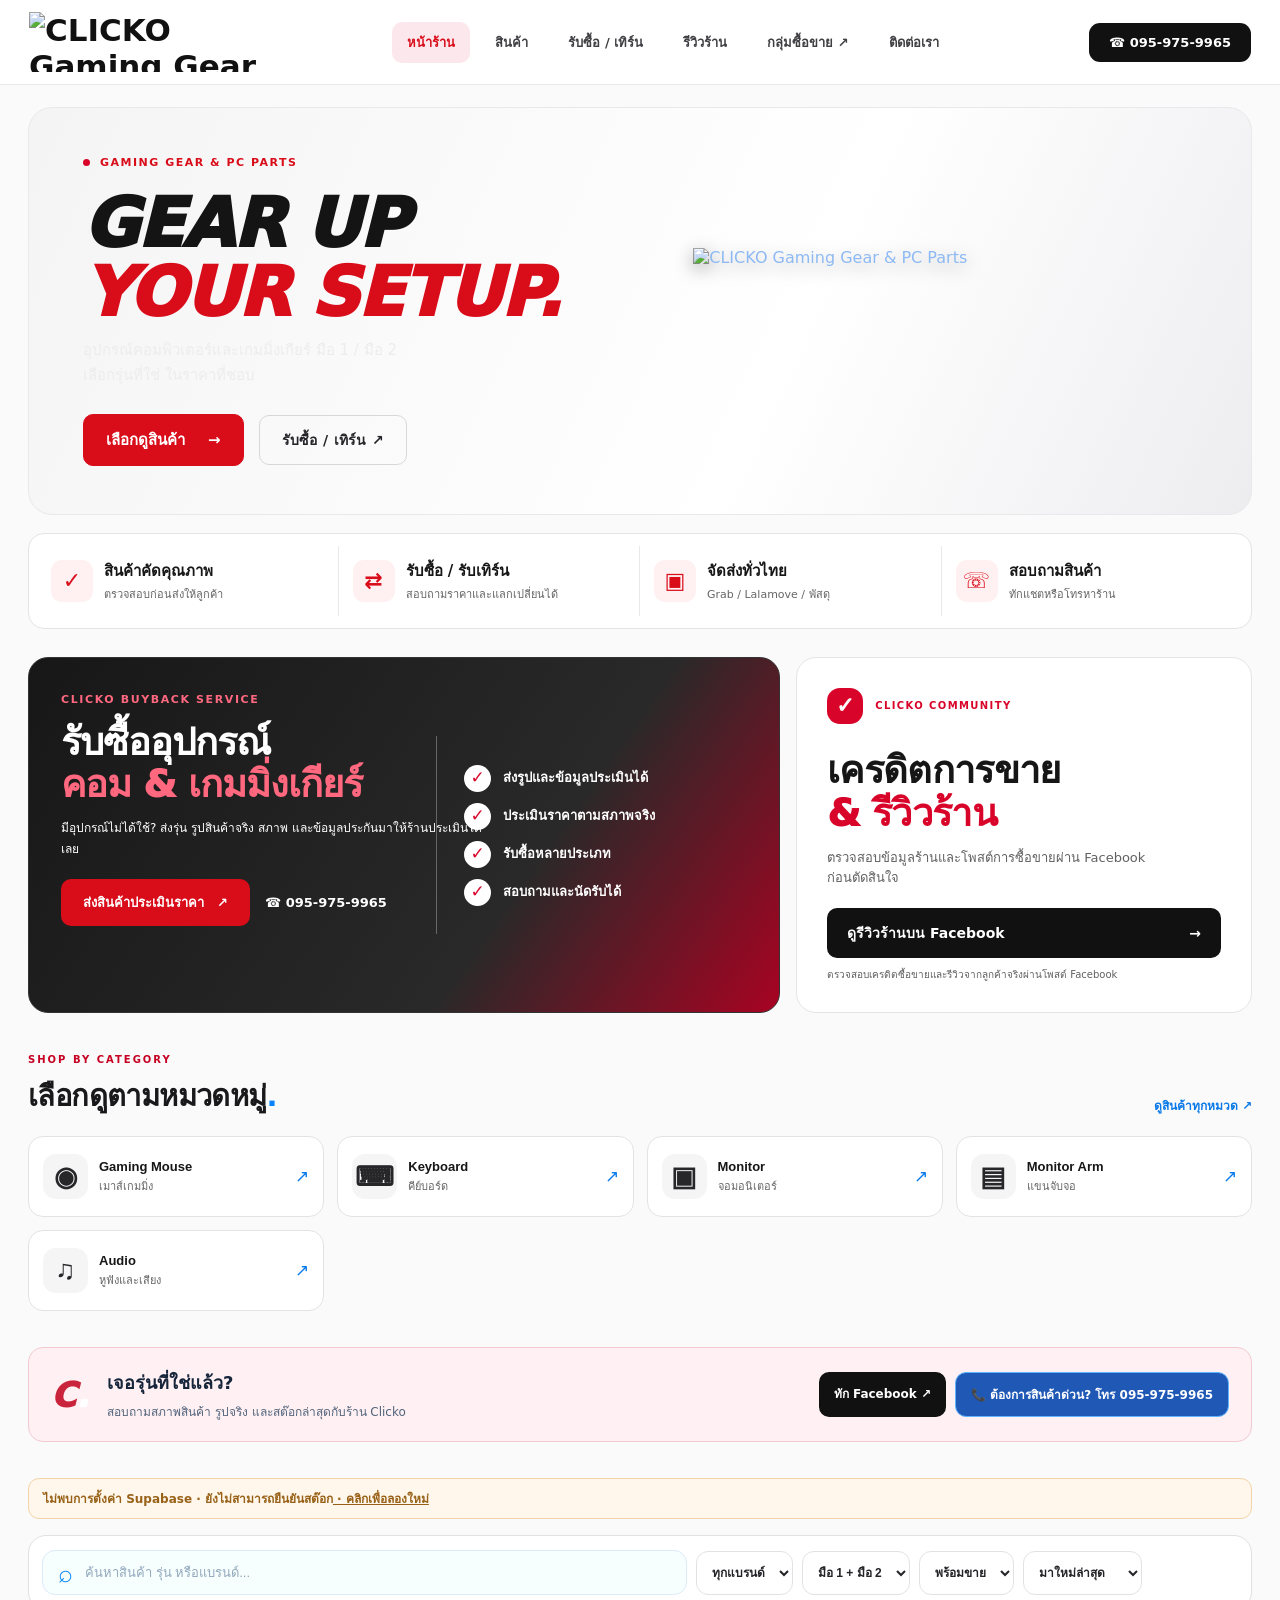
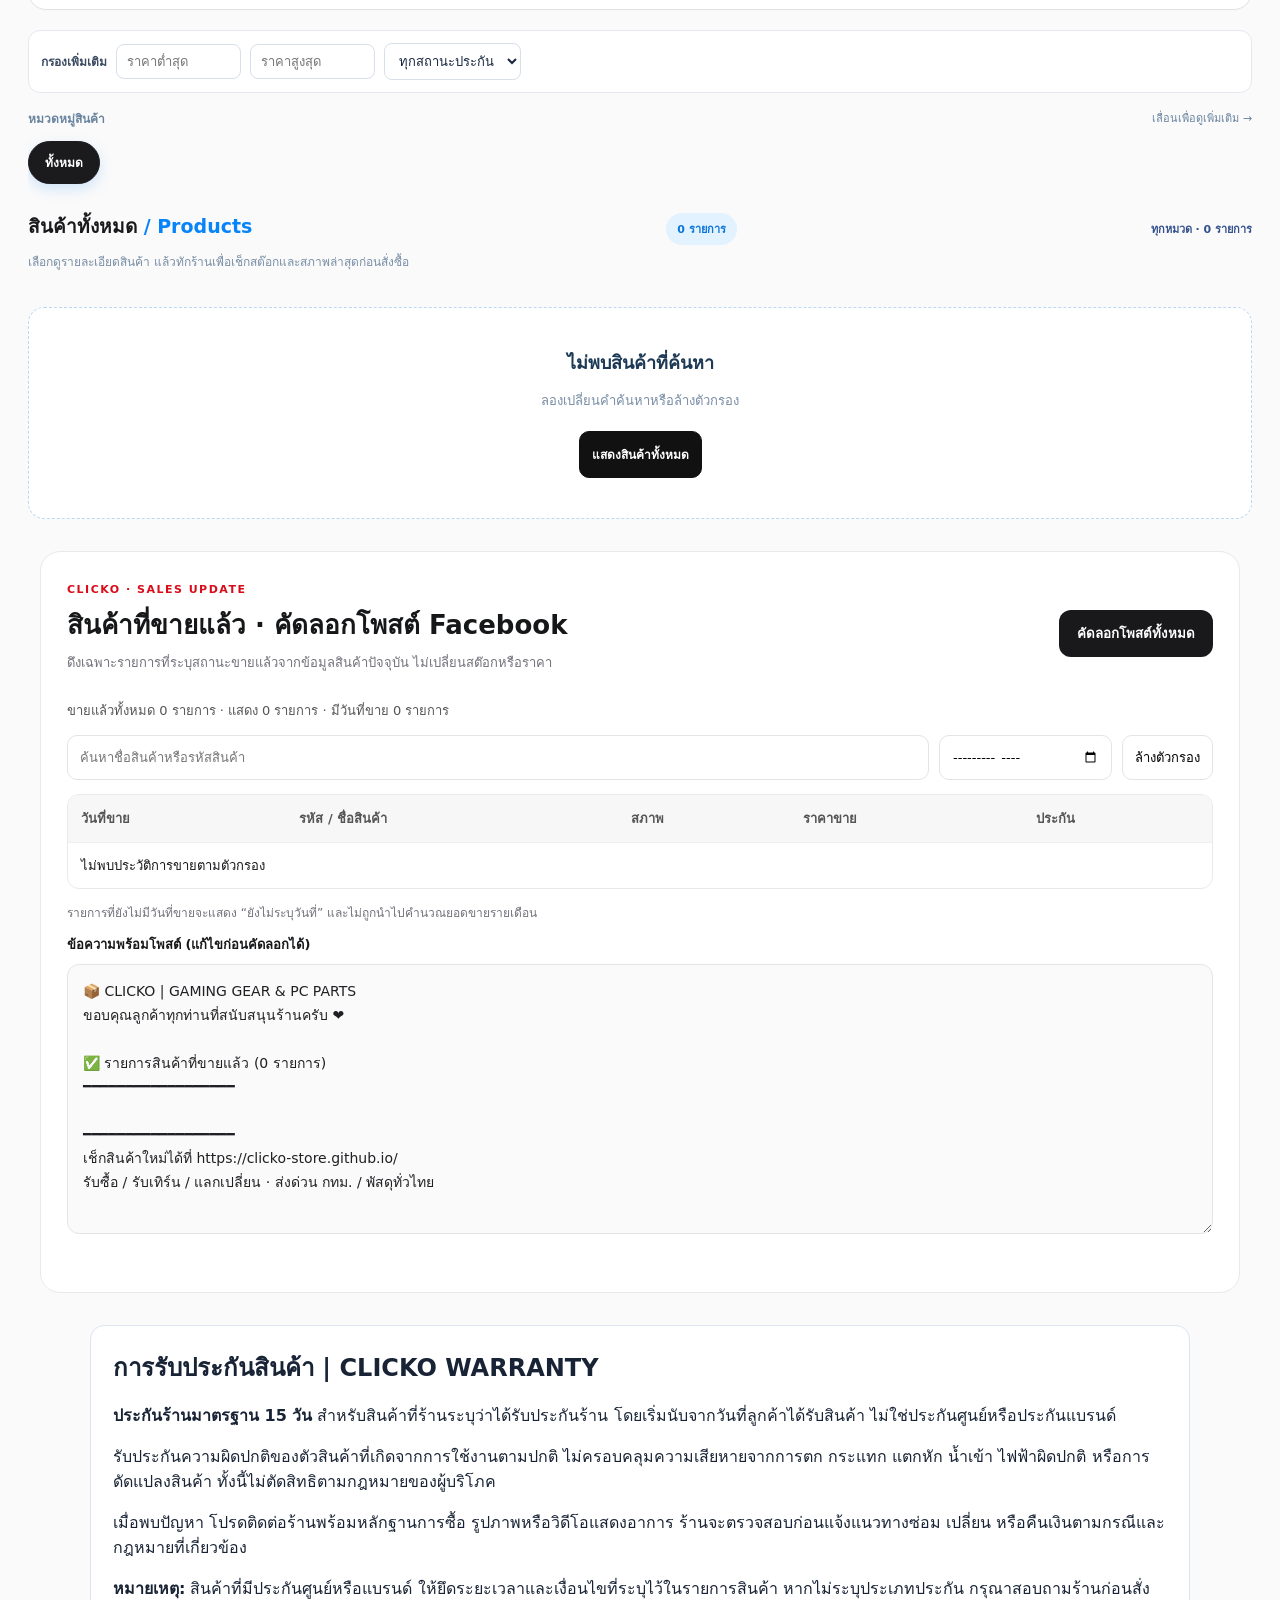
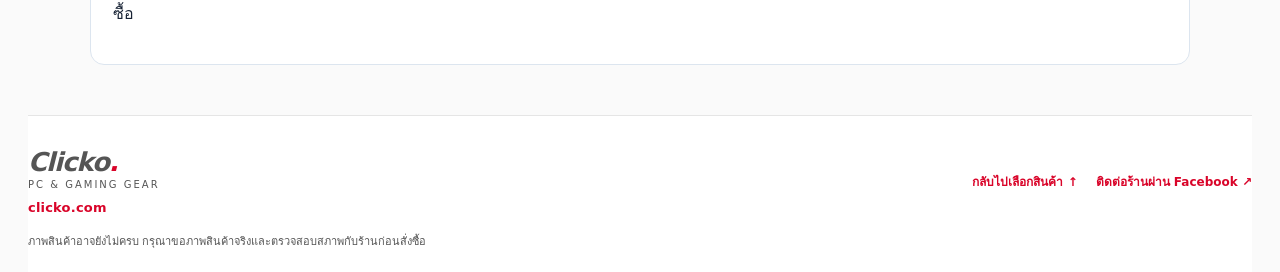
==== index.html @ ddf6c222 "Show sold item history with sale dates, filters and Facebook copy" ====
<!doctype html><html lang="th"><head><meta charset="utf-8"><meta name="viewport" content="width=device-width,initial-scale=1"><title>Clicko | Gaming Gear & PC Parts</title><link rel="canonical" href="https://clicko-store.github.io/"><meta name="robots" content="index,follow,max-image-preview:large"><meta name="description" content="Clicko ร้านอุปกรณ์คอมพิวเตอร์และเกมมิ่งเกียร์ มือ 1 และมือ 2 เช็กสินค้าพร้อมขาย รีวิว และติดต่อร้านได้ในหน้าเดียว"><meta property="og:locale" content="th_TH"><meta property="og:site_name" content="Clicko"><meta property="og:type" content="website"><meta property="og:title" content="Clicko | Gaming Gear & PC Parts"><meta property="og:description" content="เช็กสต๊อก Gaming Gear และ PC Parts มือ 1 / มือ 2 พร้อมรับซื้อและเทิร์นสินค้า"><meta property="og:url" content="https://knbowpani-wq.github.io/clicko-store/"><meta name="theme-color" content="#102444"><link rel="canonical" href="https://knbowpani-wq.github.io/clicko-store/"><style>
:root{font-family:system-ui,-apple-system,'Segoe UI',sans-serif;color:#101c2d;background:#f6f8fc}*{box-sizing:border-box}body{margin:0}header{background:#fff;border-bottom:1px solid #e6ebf2;position:sticky;top:0;z-index:10}.top{max-width:1240px;margin:auto;display:flex;align-items:center;justify-content:space-between;padding:18px 24px;gap:20px}.logo{font-size:31px;font-weight:900;letter-spacing:-2px;color:#0c1a2e}.logo span{color:#1689f7}.nav{font-size:13px;color:#63738a}.contact{background:#147af1;color:white;text-decoration:none;padding:11px 17px;border-radius:12px;font-weight:700;font-size:13px}.wrap{max-width:1240px;margin:auto;padding:24px}.hero{border-radius:22px;background:linear-gradient(115deg,#09182c,#123e70 72%,#0a88ec);color:white;padding:40px;display:flex;justify-content:space-between;align-items:center;min-height:210px;overflow:hidden}.eyebrow{font-size:12px;letter-spacing:2px;color:#89caff;font-weight:800}.hero h1{font-size:clamp(26px,4vw,43px);margin:12px 0;line-height:1.1}.hero p{color:#c3d5ed;margin:0;font-size:14px}.hero .shape{font-size:100px;opacity:.45;transform:rotate(-15deg)}.bar{display:flex;gap:12px;align-items:center;flex-wrap:wrap;margin:24px 0 14px}.search{flex:1;min-width:210px;padding:15px 17px;border:1px solid #dce4ee;border-radius:13px;background:white;font-size:15px;outline:none}.search:focus{border-color:#1689f7}.filter{border:1px solid #dce4ee;background:white;border-radius:13px;padding:14px;font-size:14px;color:#34465f}.chips{display:flex;gap:8px;overflow:auto;padding:8px 0 20px}.chip{white-space:nowrap;background:#fff;border:1px solid #e0e7ef;border-radius:30px;padding:10px 14px;cursor:pointer;font-weight:650;color:#3b4b60}.chip.active{background:#0d2848;color:#fff;border-color:#0d2848}.section{display:flex;align-items:baseline;justify-content:space-between;margin:10px 0 16px}.section h2{font-size:22px;margin:0}.count{font-size:13px;color:#758397}.grid{display:grid;grid-template-columns:repeat(4,minmax(0,1fr));gap:16px}.card{border:1px solid #e5eaf1;background:#fff;border-radius:17px;overflow:hidden;display:flex;flex-direction:column;min-width:0}.pic{height:175px;background:linear-gradient(135deg,#edf3fb,#f8fbff);display:flex;flex-direction:column;align-items:center;justify-content:center;gap:9px;color:#8ba1b9;text-decoration:none;border-bottom:1px solid #edf1f5}.pic svg{width:48px;height:48px;stroke:#a5b6c9;fill:none;stroke-width:1.3}.pic small{font-size:11px}.pic img{width:100%;height:100%;object-fit:contain}.info{padding:16px;display:flex;flex-direction:column;flex:1}.tags{display:flex;gap:6px;align-items:center;flex-wrap:wrap}.tag{font-size:11px;border-radius:6px;padding:5px 7px;background:#e8f3ff;color:#1264c4;font-weight:800}.tag.used{background:#f0f2f5;color:#56667b}.sub{font-size:11px;color:#8a9ab0;margin:12px 0 5px;font-weight:700;text-transform:uppercase}.name{font-size:14px;font-weight:800;line-height:1.45;min-height:42px}.warranty{font-size:12px;color:#728196;margin-top:8px}.bottom{margin-top:auto;padding-top:15px}.price{font-size:23px;font-weight:900;color:#0c2e51}.unpriced{font-size:15px;color:#9aa6b7}.ask{display:block;text-align:center;margin-top:12px;padding:10px;border-radius:10px;background:#eef6ff;color:#0c70d6;text-decoration:none;font-weight:800;font-size:12px}.foot{text-align:center;color:#8592a4;padding:38px 0;font-size:12px}.empty{text-align:center;color:#8392a6;padding:60px 0}.disclaimer{color:#71839a;font-size:12px;margin:0 0 16px}@media(max-width:950px){.grid{grid-template-columns:repeat(3,1fr)}}@media(max-width:680px){.grid{grid-template-columns:repeat(2,minmax(0,1fr));gap:10px}.wrap{padding:14px}.top{padding:12px 15px}.nav{display:none}.logo{font-size:26px}.hero{padding:25px;min-height:160px}.hero .shape{display:none}.pic{height:130px}.info{padding:12px}.price{font-size:19px}.name{font-size:13px}.section h2{font-size:19px}.filter{width:100%}}
 .pic img{width:100%;height:100%;object-fit:contain;background:#fff;position:absolute;inset:0;padding:12px}.pic{position:relative} .tag.sold{background:#fee2e2;color:#b91c1c}.sold-button{background:#e5e7eb!important;color:#6b7280!important;pointer-events:none}.price.unpriced{color:#b91c1c!important}.logo img{display:block;width:210px;max-width:43vw;height:65px;object-fit:contain;object-position:left center;border-radius:8px}.top{padding-top:8px;padding-bottom:8px} </style><style id="clicko-minimal">
:root{color-scheme:light;color:#131b28;background:#f8fafc}
body{background:#f8fafc;color:#131b28}
header{background:rgba(255,255,255,.96);border-bottom:1px solid #e7ecf2;backdrop-filter:blur(12px)}
.logo{color:#101827;font-style:italic;letter-spacing:-1.8px;text-shadow:none}.logo span{color:#086df1}.nav{color:#68778b}
.contact,.ask{background:#0b1b32!important;color:#fff!important;border:1px solid #0b1b32!important;box-shadow:none!important}
.hero{background:linear-gradient(115deg,#0a1423,#102944 78%,#11559b);border:1px solid #1a3554;box-shadow:none;position:relative;min-height:245px}
.hero:before{content:'';position:absolute;right:8%;top:-70px;width:270px;height:270px;border:26px solid #1c82f522;border-radius:50%;pointer-events:none}
.hero h1{font-style:italic;letter-spacing:-1px;text-shadow:none}.hero .shape{color:#7bbaff;opacity:.55}
.search,.filter,.sheet-sync{background:#fff!important;color:#17253b!important;border-color:#e0e6ef!important}
.search::placeholder{color:#94a0b0}.chip{background:#fff;color:#3c4a5d;border-color:#e0e6ee}.chip.active{background:#0e2037;border-color:#0e2037;color:#fff}
.card{background:#fff;border-color:#e3e9f0;box-shadow:0 4px 15px #14294309;transition:transform .2s,border-color .2s}
.card:hover{transform:translateY(-3px);border-color:#2484ef}
.card .name,.section h2{color:#172033}.card .sub,.card .warranty,.count{color:#758399}.card .price{color:#086de6}
.pic{background:#f2f5f9!important}.specs{color:#52657c!important}.sheet-sync button{background:#0b1b32!important}
@media(max-width:700px){.hero{min-height:190px;padding:25px}.hero .shape{font-size:65px}.top{padding:13px 15px}.logo{font-size:27px}}
</style><style>
.product-detail{border:0;border-radius:22px;padding:0;width:min(880px,calc(100% - 24px));max-height:min(90vh,900px);box-shadow:0 30px 90px #08172c66;color:#102038}
.product-detail::backdrop{background:#061429b8;backdrop-filter:blur(4px)}
.detail-layout{display:grid;grid-template-columns:minmax(0,1fr) minmax(0,1fr)}
.detail-visual{background:#f0f4fa;min-height:330px;display:grid;place-items:center;padding:25px}
.detail-visual img{max-width:100%;max-height:350px;object-fit:contain}
.detail-visual .detail-no-photo{color:#667c98;text-align:center;font-size:13px}
.detail-content{padding:30px;overflow:auto;max-height:85vh}
.detail-close{position:absolute;right:14px;top:12px;border:0;border-radius:50%;width:38px;height:38px;background:#eef2f8;color:#0b1c34;font-size:23px;cursor:pointer}
.detail-content h2{font-size:25px;line-height:1.3;margin:14px 0}
.detail-row{padding:12px 0;border-bottom:1px solid #e5ebf2;font-size:14px;overflow-wrap:anywhere}
.detail-row b{display:block;color:#65758b;font-size:12px;margin-bottom:5px}
.detail-price{font-size:30px;font-weight:900;color:#1765e5;margin:20px 0}
.detail-cta{display:block;background:#0d1b34;color:white;text-align:center;text-decoration:none;border-radius:12px;padding:14px;font-weight:800}
.detail-cta[aria-disabled="true"]{background:#e6ebf2;color:#6d7d92;pointer-events:none}
.detail-search{display:inline-block;color:#1765e5;font-size:13px;margin-top:14px}
.card .pic{cursor:pointer}.card .name{cursor:pointer}.card .name:hover{color:#1765e5}
@media(max-width:680px){.detail-layout{grid-template-columns:1fr}.detail-visual{min-height:220px;padding:15px}.detail-visual img{max-height:220px}.detail-content{padding:22px;max-height:none}.product-detail{overflow:auto}}
</style>
<style id="clicko-refresh-2026">
:root{--ink:#101d31;--blue:#1769ea;--stroke:#e2e9f2;--surface:#fff;--muted:#6d7c91;color-scheme:light}
html{scroll-behavior:smooth;scroll-padding-top:95px}
body{background:#f5f7fb;color:var(--ink)}
header{box-shadow:0 2px 16px #101f3608}
.top{max-width:1320px;padding:9px 26px}.wrap{max-width:1320px;padding:24px 26px 0}
.contact{padding:12px 20px!important;border-radius:11px!important;background:#0d1930!important;transition:background .2s,transform .2s}.contact:hover{background:#1c66d8!important;transform:translateY(-1px)}
.hero{min-height:330px;padding:48px 58px;border:0;border-radius:25px;background:linear-gradient(114deg,#0a1425 0%,#0c203b 54%,#164a89 100%);box-shadow:0 18px 44px #0d274819}
.hero:before{display:none}.hero-copy{position:relative;z-index:1}.eyebrow{display:flex;align-items:center;gap:10px;font-size:11px;letter-spacing:2.5px;color:#a9d6ff}.eyebrow-dot{width:7px;height:7px;border-radius:50%;background:#45a9ff;box-shadow:0 0 0 4px #45a9ff1a}
.hero h1{font-size:clamp(39px,5vw,68px);line-height:1.03;letter-spacing:-2px;font-style:normal;margin:22px 0 17px}.hero h1 em{font-style:normal;color:#67b6ff}
.hero p{color:#c4d3e6;font-size:14px;line-height:1.9}.hero-link{display:inline-flex;gap:23px;align-items:center;margin-top:24px;padding:12px 18px;background:#fff;color:#122443;font-weight:800;border-radius:10px;text-decoration:none;font-size:13px;transition:transform .2s}.hero-link:hover{transform:translateY(-2px)}
.hero-art{position:relative;min-width:390px;height:270px;display:flex;align-items:center;justify-content:center;color:#8cb9f3}.hero-ring{position:absolute;width:320px;height:320px;border:35px solid #6ab4ff15;border-radius:50%;transform:rotate(-15deg)}.hero-key{font-size:164px;line-height:1;transform:rotate(-15deg);filter:drop-shadow(0 20px 20px #0004);color:#79b2ff70}.hero-art>span{position:absolute;bottom:15px;right:5px;font-size:10px;letter-spacing:2.4px;color:#a2bee1}
.highlights{display:grid;grid-template-columns:repeat(3,minmax(0,1fr));gap:14px;margin:16px 0 38px}.highlight{background:white;border:1px solid #e5eaf2;border-radius:15px;display:flex;align-items:center;gap:13px;padding:17px 20px}.highlight-icon{font-size:23px;font-weight:800;color:var(--blue);display:grid;place-items:center;width:42px;height:42px;flex-shrink:0;background:#eaf3ff;border-radius:12px}.highlight strong{display:block;font-size:13px}.highlight small{display:block;color:var(--muted);margin-top:4px;font-size:11px}
.catalog-area{scroll-margin-top:100px}.catalog-heading{display:flex;justify-content:space-between;align-items:end;gap:20px;margin-bottom:16px}.catalog-kicker{font-size:10px;letter-spacing:2px;font-weight:900;color:#256fe1}.catalog-heading h2{margin:7px 0 0;font-size:clamp(24px,3vw,32px);letter-spacing:-1px}.catalog-heading h2 span,.section h2 span,.store-footer strong span{color:var(--blue)}.catalog-stats{display:flex;gap:24px}.catalog-stats>div{display:flex;flex-direction:column;text-align:right}.catalog-stats strong{font-size:21px;color:#122544;line-height:1.1}.catalog-stats small{font-size:10px;color:var(--muted);margin-top:4px}
.bar{background:#fff;border:1px solid #e1e8f1;border-radius:18px;padding:13px;gap:9px;margin:18px 0 20px;box-shadow:0 6px 16px #132c5105}.search-wrap{position:relative;flex:1 1 300px;min-width:200px}.search-wrap .search{width:100%;padding:14px 16px 14px 42px;font-size:13px;border-radius:11px;background:#f5f7fb!important;border:1px solid transparent!important}.search-wrap .search:focus{outline:2px solid #76b4ff;outline-offset:1px;background:#fff!important}.search-icon{position:absolute;left:16px;top:50%;transform:translateY(-50%);font-size:25px;color:#8194ad;pointer-events:none}.filter{border-radius:11px!important;padding:13px 11px!important;font-size:12px!important;font-weight:650;color:#273b58!important;max-width:185px}.reset-filters,.empty-reset{border:1px solid #dce6f1;background:#fff;color:#31577f;padding:13px 12px;border-radius:11px;font-weight:750;font-size:12px;cursor:pointer}.reset-filters:hover,.empty-reset:hover{background:#eaf3ff}
.category-label{font-size:12px;font-weight:800;color:#455a75;margin-bottom:4px}.category-label span{float:right;font-size:11px;font-weight:400;color:#9ba7b7}.chips{padding:9px 0 20px;scrollbar-width:thin;scroll-snap-type:x proximity}.chip{scroll-snap-align:start;padding:11px 16px;border-radius:12px;font-size:12px;transition:background .15s,transform .15s}.chip:hover{border-color:#5a96ea;transform:translateY(-1px)}.chip.active{background:#136ef1;border-color:#136ef1;box-shadow:0 3px 9px #146bf233}
.section{margin:7px 0 7px}.section h2{font-size:19px}.count{background:#ebf2fd;color:#2c6cbd!important;font-size:11px;padding:7px 11px;border-radius:99px;font-weight:800}.disclaimer{font-size:12px;margin-bottom:21px;color:#8490a3}
.grid{gap:17px}.card{border-radius:19px;box-shadow:0 7px 18px #152b4908;transition:transform .2s,box-shadow .2s,border-color .2s}.card:hover{transform:translateY(-4px);box-shadow:0 17px 32px #14294b15;border-color:#b5cff7}
.pic{height:195px!important;background:linear-gradient(145deg,#f0f4fa,#e8eef7)!important;border-bottom:1px solid #e8eef5}.pic svg{width:42px;height:42px;opacity:.72}.pic small{font-size:10px;color:#96a8be;max-width:180px;text-align:center}.pic img{padding:16px!important;mix-blend-mode:multiply}
.info{padding:17px}.tag{border-radius:6px;font-size:10px}.tag.used{background:#f0f2f6;color:#64748b}.sub{font-size:10px;margin:11px 0 5px;letter-spacing:.5px}.name{font-size:14px;line-height:1.5;min-height:43px}.specs{font-size:11px!important;color:#64748b!important;line-height:1.55!important}.warranty{font-size:11px}.bottom{padding-top:15px}.price{font-size:25px!important;color:#136ef1!important;letter-spacing:-.7px}.price.unpriced{font-size:15px!important;color:#ad3141!important}.ask{background:#0d1b32!important;border-radius:10px!important;padding:12px 8px!important;color:#fff!important;font-size:12px!important;transition:background .2s}.ask:hover{background:#176bef!important}
.empty{background:white;border:1px dashed #cdd9e8;border-radius:16px;margin:15px 0;padding:40px 10px}.empty strong{font-size:18px;color:#22314c}.empty p{font-size:13px;color:#768ba5;margin-bottom:20px}
.sheet-sync{display:none!important} .store-footer{border-top:1px solid #e1e8f1;margin-top:50px;padding:31px 0 22px;display:flex;align-items:center;justify-content:space-between;gap:16px;flex-wrap:wrap}.store-footer strong{font-size:26px;font-style:italic;letter-spacing:-1px}.store-footer p{font-size:10px;letter-spacing:2px;margin:2px 0;color:#7b8ba1}.store-footer small{width:100%;color:#8c98aa;font-size:11px}.footer-actions{display:flex;gap:18px;flex-wrap:wrap}.footer-actions a{font-size:12px;font-weight:700;color:#2566be;text-decoration:none}
.product-detail{border-radius:20px}.detail-visual{background:#f0f5fb}
@media(max-width:970px){.hero-art{min-width:270px}.hero-key{font-size:110px}.hero-ring{width:245px;height:245px}.highlights{gap:9px}.highlight{padding:13px}}
@media(max-width:700px){
.wrap{padding:13px 13px 0}.top{padding:9px 13px}.logo svg{width:168px!important;max-width:50vw!important}.contact{font-size:11px!important;padding:10px 12px!important}
.hero{border-radius:18px;min-height:270px;padding:28px 24px!important}.hero-art{display:none}.hero h1{font-size:40px;letter-spacing:-1.5px;margin:19px 0 12px}.hero p{font-size:12px;line-height:1.7}.hero-link{margin-top:18px}.eyebrow{font-size:10px}
.highlights{display:flex;overflow-x:auto;gap:9px;margin:12px 0 26px;scroll-snap-type:x mandatory;padding-bottom:2px}.highlight{min-width:210px;flex:0 0 65%;scroll-snap-align:start;border-radius:12px;padding:12px}.highlight-icon{width:36px;height:36px;font-size:21px}.highlight strong{font-size:11px}.highlight small{font-size:10px}
.catalog-heading{align-items:center}.catalog-heading h2{font-size:23px}.catalog-stats{gap:12px}.catalog-stats strong{font-size:18px}.catalog-stats small{font-size:9px}
.bar{display:grid;grid-template-columns:repeat(2,minmax(0,1fr));gap:9px;padding:10px;border-radius:13px;margin:15px 0}.search-wrap{grid-column:span 2;min-width:0}.search-wrap .search{padding:13px 13px 13px 40px}.filter{width:100%!important;max-width:none;padding:12px 8px!important}.reset-filters{padding:12px 8px}.category-label{font-size:11px}.chips{padding-bottom:15px}.chip{font-size:11px;padding:10px 12px}.section h2{font-size:17px}.disclaimer{font-size:11px}
.grid{grid-template-columns:repeat(2,minmax(0,1fr));gap:9px}.card{border-radius:13px}.pic{height:128px!important}.info{padding:11px}.name{font-size:12px;min-height:52px}.sub{font-size:9px}.warranty{font-size:10px}.price{font-size:19px!important}.ask{font-size:10px!important;padding:10px 4px!important}.pic small{font-size:9px;padding:0 6px}.store-footer{margin-top:32px}.store-footer small{line-height:1.6}
}
@media(max-width:370px){.catalog-stats{gap:7px}.catalog-stats strong{font-size:15px}.catalog-heading h2{font-size:20px}.hero h1{font-size:35px}}
@media(prefers-reduced-motion:reduce){html{scroll-behavior:auto}.card,.chip,.contact,.hero-link{transition:none!important}}
</style><style id="clicko-blue-keyboard-theme">
:root{--ink:#e8f2ff;--blue:#168fff;--stroke:#233955;--muted:#9badc3;--surface:#101c2b;color-scheme:dark}
html{background:#090f19}
body{background:#0b111c;color:#e8f2ff}
header{background:#090f19eb!important;border-bottom:1px solid #1a293d!important;box-shadow:0 4px 24px #0003!important}
.top{min-height:87px}.logo.clicko-keys-logo{display:flex;flex-direction:column;justify-content:center;align-items:flex-start;text-decoration:none!important;gap:5px;line-height:1;letter-spacing:0;max-width:none;text-shadow:none;font-style:normal}
.clicko-keys{display:flex;align-items:center;gap:3px;transform:skewX(-3deg)}.clicko-keys>span{display:grid;place-items:center;width:36px;height:38px;border-radius:6px;background:linear-gradient(150deg,#283447,#090f19 65%);color:#f3f7ff;font-size:23px;font-weight:900;font-style:italic;letter-spacing:0;border:1px solid #4d5c70;box-shadow:0 4px 0 #050910,0 6px 8px #0009,inset 0 1px #8ba4be44}
.clicko-keys>span.mouse-key{border-color:#178fff;box-shadow:0 4px 0 #06152a,0 6px 12px #027cff55,inset 0 1px #a6d2ff55}
.logo-subtitle{font-size:9px;color:#a6bddc;letter-spacing:3px;font-weight:700;margin-left:5px;font-style:normal}
.nav{color:#b5c4d8}.top-actions{display:flex;align-items:center;gap:11px}.contact-phone{color:#8dc5ff;text-decoration:none;font-weight:800;font-size:13px}.contact{background:#116bcb!important;border-color:#238cfa!important;color:white!important;box-shadow:0 0 12px #158fff33!important}
.wrap{background:transparent}.hero{border:1px solid #244365!important;background:linear-gradient(115deg,#080e18 5%,#0a1628 55%,#103361 100%)!important;box-shadow:0 18px 60px #0007!important;position:relative}
.hero:after{content:"";position:absolute;inset:0;pointer-events:none;background:linear-gradient(146deg,transparent 0%,transparent 70%,#118bff11 71%,transparent 72%);border-radius:inherit}
.hero h1{color:#fff}.hero h1 em{color:#4dafff}.eyebrow{color:#a5c9eb}.hero p{color:#c4d5e9}.hero-link{background:#0a1524;border:1px solid #168fff;color:#fff;box-shadow:0 0 0 2px #088eff23,0 0 15px #007aff55}.hero-link:hover{background:#0d2a4c}
.hero-art{min-width:430px;height:260px}.hero-keyboard{display:flex;flex-direction:column;align-items:center;gap:19px;transform:rotate(-2deg);width:100%}.keycaps{display:flex;gap:5px;align-items:center}.keycaps>span{display:grid;place-items:center;width:59px;height:64px;font-size:38px;font-weight:900;font-style:italic;background:linear-gradient(155deg,#293345,#090e17 70%);border:1px solid #546a84;border-radius:10px;box-shadow:0 9px 0 #080b11,0 14px 22px #0009,inset 0 2px 1px #bedcff55;color:#f3f6ff;text-shadow:0 2px 1px #000a}.keycaps>span.key-mouse{border-color:#198eff;box-shadow:0 9px 0 #091326,0 13px 25px #007cff55,inset 0 2px 1px #bedcff55}.hero-keyboard>span{font-size:12px;color:#d9eaff;letter-spacing:4px}.hero-phone{font-size:18px;font-weight:900;letter-spacing:.2px;background:#081221;border:1px solid #137fef;border-radius:30px;padding:8px 24px;color:#f8fbff;box-shadow:0 0 18px #0b81ff4d}
.highlights .highlight,.bar,.card,.sheet-sync{background:#101b2c!important;border-color:#233753!important;color:#e8f2ff!important}
.highlight strong,.catalog-heading h2,.section h2,.card .name{color:#f0f7ff!important}
.highlight small,.catalog-kicker,.catalog-stats small,.section .count,.disclaimer,.category-label,.category-label span{color:#a2b2c8}
.highlight-icon{background:#102e4f!important;color:#49b1ff!important}
.catalog-stats strong{color:#eef6ff}.bar{box-shadow:0 5px 25px #0002}
.search-wrap .search,.search,.filter,.reset-filters{background:#0b1524!important;border:1px solid #2b405e!important;color:#e4efff!important}.search::placeholder{color:#8198b7!important}.search-icon{color:#89baf1}.filter option{background:#111d2e;color:#fff}
.chip{background:#111d2e;border-color:#2a3f5a;color:#d3e1f4}.chip.active{background:#087ce6!important;border-color:#29a5ff!important;color:white!important}.chip:hover{border-color:#279cfb}
.card{background:#111d2d!important;border-color:#283d58!important;box-shadow:0 8px 18px #0003}.card:hover{border-color:#177edf!important;box-shadow:0 16px 30px #0007}.pic{background:linear-gradient(145deg,#172a41,#101b2d)!important;border-bottom:1px solid #233955!important}.pic small{color:#8096b1!important}.pic svg{stroke:#6d8eb7!important}.pic img{background:#eaf1f9!important;mix-blend-mode:normal!important}
.tag{background:#0a3d6d;color:#a7daff}.tag.used{background:#263549;color:#d4e0f0}.sub,.warranty,.card .sub,.card .warranty,.specs{color:#9caec6!important}.price,.card .price{color:#56abff!important}.ask{background:#0b74d9!important;border:1px solid #2a93ef!important;color:white!important}.ask:hover{background:#108df9!important}
.store-footer{border-color:#223750}.store-footer strong{color:#e8f2ff}.store-footer p,.store-footer small{color:#8da0b9}.footer-actions a{color:#75bcff}
.empty{background:#101b2c;border-color:#2e4b6b}.empty strong{color:#f4f7ff}.empty p{color:#a6b7cc}
.product-detail{background:#111b2b!important;color:#f1f6ff!important;border:1px solid #294466}.detail-visual{background:#15253a!important}.detail-content h2,.detail-row{color:#f4f8ff}.detail-row{border-color:#2b415d}.detail-row b{color:#a4b8d2}.detail-cta{background:#0b7be6}.detail-close{background:#243a56;color:white}.detail-price{color:#5dadff}
@media(max-width:950px){.hero-art{min-width:300px}.keycaps>span{width:45px;height:52px;font-size:30px}.keycaps>span.key-mouse svg{width:26px}.hero-keyboard>span{font-size:9px}.top-actions{gap:6px}}
@media(max-width:700px){.top{min-height:75px}.clicko-keys{gap:2px}.clicko-keys>span{width:26px;height:30px;font-size:17px;border-radius:4px}.clicko-keys .mouse-key svg{width:15px;height:22px}.logo-subtitle{font-size:6px;letter-spacing:2px}.contact-phone{display:none}.hero-art{display:none}.hero{min-height:270px}.hero-phone{font-size:15px}}
</style><style id="clicko-bright-theme">
:root{color-scheme:light;--ink:#111d30;--blue:#126fe8;--stroke:#e0e7f0;--muted:#6b7c92;--surface:#fff}
html{background:#f7f9fd!important}
body{background:#f7f9fd!important;color:#172239!important}
header{background:rgba(255,255,255,.97)!important;border-bottom:1px solid #e5ebf3!important;box-shadow:0 4px 20px #19345d09!important}
.nav{color:#607087!important}.contact-phone{color:#145fc5!important}.contact{background:#0c1b32!important;color:#fff!important;border-color:#0c1b32!important;box-shadow:none!important}
.logo-subtitle{color:#506a8b!important}
.clicko-keys>span{background:linear-gradient(155deg,#27364a,#0c1625 75%)!important;color:#fff!important;border-color:#65778d!important;box-shadow:0 3px 0 #111d2b,0 6px 10px #0b1f3f30,inset 0 1px #c7e7ff44!important}
.clicko-keys>span.mouse-key{border-color:#168fff!important;box-shadow:0 3px 0 #0a315e,0 5px 11px #168fff44!important}
.wrap{background:transparent!important}
.hero{background:linear-gradient(113deg,#fff 2%,#f0f6ff 58%,#dcecff 100%)!important;border:1px solid #dce7f5!important;box-shadow:0 12px 34px #183d7d12!important}
.hero:after{background:linear-gradient(145deg,transparent 65%,#258fff0c 66%,transparent 67%)!important}
.eyebrow{color:#1b6ec8!important}.eyebrow-dot{background:#1c8bfa!important}
.hero h1{color:#0e1b2e!important;text-shadow:none!important}.hero h1 em{color:#176fe3!important}
.hero p{color:#49607e!important}
.hero-link{background:#0e2038!important;color:white!important;border:1px solid #0e2038!important;box-shadow:0 6px 17px #0b44872a!important}
.hero-link:hover{background:#176fe3!important;border-color:#176fe3!important}
.keycaps>span{background:linear-gradient(150deg,#27354a,#0c1525 75%)!important;color:#fff!important;border-color:#7085a0!important;box-shadow:0 7px 0 #152136,0 13px 20px #31568833,inset 0 2px 1px #c2d9fd55!important}
.keycaps>span.key-mouse{border-color:#168fff!important;box-shadow:0 7px 0 #11457d,0 12px 22px #148bff33!important}
.hero-keyboard>span{color:#3a5678!important}.hero-phone{background:#fff!important;border-color:#b7d4fa!important;color:#135fc0!important;box-shadow:0 6px 14px #2276cb13!important}
.highlights .highlight,.bar,.card,.sheet-sync{background:#fff!important;border-color:#e0e8f3!important;color:#16243a!important}
.highlight strong,.catalog-heading h2,.section h2,.card .name{color:#142238!important}
.highlight small,.catalog-kicker,.catalog-stats small,.disclaimer,.category-label,.category-label span{color:#687e99!important}
.highlight-icon{background:#e8f2ff!important;color:#166dd6!important}
.catalog-heading h2 span,.section h2 span{color:#1672e6!important}
.catalog-stats strong{color:#152943!important}
.bar{box-shadow:0 7px 23px #193d7208!important}
.search-wrap .search,.search,.filter,.reset-filters{background:#f7f9fc!important;border:1px solid #dce6f2!important;color:#243956!important}
.search::placeholder{color:#90a0b3!important}.search-icon{color:#7a91ad!important}.filter option{background:#fff;color:#203653}
.reset-filters:hover,.empty-reset:hover{background:#eaf3ff!important}
.chip{background:#fff!important;border-color:#dce5ef!important;color:#425773!important}
.chip.active{background:#156ee7!important;border-color:#156ee7!important;color:white!important;box-shadow:0 3px 11px #197df328!important}
.chip:hover{border-color:#1688e8!important}
.card{background:#fff!important;border-color:#e0e7f0!important;box-shadow:0 8px 22px #213d650b!important}
.card:hover{border-color:#80b8f8!important;box-shadow:0 15px 34px #19519c1a!important}
.pic{background:linear-gradient(140deg,#edf3fb,#f8fbff)!important;border-bottom:1px solid #e4ebf4!important}
.pic svg{stroke:#92a7be!important}.pic small{color:#8298b1!important}.pic img{background:#fff!important}
.tag{background:#e7f2ff!important;color:#1265bd!important}.tag.used{background:#eef1f5!important;color:#64748b!important}.tag.sold{background:#fee8e8!important;color:#b42333!important}
.sub,.warranty,.card .sub,.card .warranty,.specs{color:#6c7f97!important}
.price,.card .price{color:#126fe5!important}.ask{background:#0e2038!important;border:1px solid #0e2038!important;color:#fff!important}.ask:hover{background:#176fe3!important}
.count{background:#eaf2ff!important;color:#286dbd!important}
.empty{background:#fff!important;border-color:#cddbed!important}.empty strong{color:#13243d!important}.empty p{color:#72839a!important}
.store-footer{border-color:#dce6f1!important}.store-footer strong{color:#142238!important}.store-footer p,.store-footer small{color:#7d8da3!important}.footer-actions a{color:#1464cf!important}
.product-detail{background:#fff!important;color:#12213a!important;border-color:#dce6f1!important}.detail-visual{background:#f0f5fb!important}.detail-content h2,.detail-row{color:#142238!important}.detail-row{border-color:#e3eaf3!important}.detail-row b{color:#667b96!important}.detail-cta{background:#0f70dc!important}.detail-close{background:#edf3fb!important;color:#243a56!important}.detail-price{color:#166de3!important}
@media(max-width:700px){.hero{background:linear-gradient(125deg,#fff,#e9f4ff)!important}.top{background:transparent!important}}
</style>
<style id="clicko-fresh-minimal-v2">
/* Cheerful, restrained light storefront: white surfaces + fresh azure */
:root{--blue:#1681f8;--ink:#17283e;--stroke:#e0eaf5;--muted:#7588a0;--surface:#fff;color-scheme:light}
html,body{background:#f7faff!important}
body{background:radial-gradient(ellipse 520px 280px at 95% 120px,#ddecff78,transparent 75%),#f7faff!important}
header{background:#ffffffed!important;border-color:#e6eef8!important;box-shadow:0 4px 20px #24568b08!important}
.logo-subtitle{color:#5d7a9b!important}.nav{color:#6d829d!important}.contact-phone{color:#1b79e3!important}
.contact{background:#157af3!important;border:1px solid #157af3!important;border-radius:12px!important;box-shadow:0 5px 13px #1a80f122!important}.contact:hover{background:#0866d5!important}
.hero{border-radius:25px!important;border:1px solid #cce2fc!important;background:linear-gradient(112deg,#ffffff 0%,#f2f8ff 46%,#d8edff 100%)!important;box-shadow:0 15px 34px #2463ae12!important;overflow:hidden}
.hero:before{display:block!important;position:absolute!important;top:-150px!important;right:-80px!important;width:400px!important;height:400px!important;border:52px solid #4ea5fa0e!important;border-radius:50%!important;pointer-events:none}
.hero:after{background:radial-gradient(circle at 87% 35%,#7dc4ff29,transparent 40%)!important}
.eyebrow{color:#1479e9!important;letter-spacing:2px}.eyebrow-dot{background:#35a7ff!important;box-shadow:0 0 0 5px #60bbff24!important}
.hero h1{color:#152b46!important}.hero h1 em{color:#1487fc!important}
.hero p{color:#58718e!important}
.hero-link{background:#147ff6!important;color:white!important;border-color:#147ff6!important;box-shadow:0 8px 17px #147ff62b!important;border-radius:11px!important}
.hero-link:hover{background:#066bd6!important;transform:translateY(-2px)}
.hero-keyboard>span{color:#366891!important}.hero-phone{border-color:#b7dbff!important;background:#ffffffdd!important;color:#1371d9!important;box-shadow:0 7px 20px #4798ea18!important}
.keycaps>span{border-color:#8aabc9!important;box-shadow:0 6px 0 #14345a,0 11px 20px #428bd32a,inset 0 2px 1px #cce5ff75!important}
.keycaps>span.key-mouse{border-color:#36a0ff!important;box-shadow:0 6px 0 #1374b9,0 11px 22px #208eff30!important}
.highlights{gap:13px!important}.highlight{background:#fff!important;border:1px solid #e3edf8!important;border-radius:16px!important;box-shadow:0 5px 16px #4d80b508!important}
.highlight-icon{background:#e7f4ff!important;color:#198afa!important;border-radius:13px!important}.highlight strong{color:#213b57!important}
.catalog-kicker{color:#147ef0!important}.catalog-heading h2{color:#192d48!important}.catalog-heading h2 span{color:#1494ff!important}.catalog-stats strong{color:#176ee0!important}.catalog-stats small{color:#7d90a7!important}
.bar{background:#fff!important;border:1px solid #e3edf8!important;border-radius:18px!important;box-shadow:0 8px 24px #3064a00a!important}
.search-wrap .search,.search{background:#f6faff!important;border:1px solid #e2edfa!important;border-radius:12px!important;color:#203d5b!important}
.search-wrap .search:focus{background:#fff!important;outline:2px solid #72c2ff!important}.search-icon{color:#268cfa!important}
.filter{background:#fff!important;border-color:#dae8f6!important;color:#304861!important;border-radius:12px!important}
.reset-filters{background:#f1f8ff!important;border-color:#dbeaff!important;color:#2472c8!important}
.chip{background:#fff!important;border:1px solid #dce9f9!important;color:#48627f!important;border-radius:12px!important;box-shadow:none!important;transition:transform .16s ease,border-color .16s ease,background .16s ease}
.chip:hover{background:#edf7ff!important;border-color:#85befc!important}
.chip.active{background:#1587fa!important;border-color:#1587fa!important;color:#fff!important;box-shadow:0 5px 14px #1687f429!important}
.section h2 span{color:#1f8af2!important}.count{background:#e6f3ff!important;color:#1777d7!important}
.card{background:#fff!important;border:1px solid #e3edf7!important;border-radius:18px!important;box-shadow:0 6px 18px #2f609c0b!important}
.card:hover{border-color:#9ad1ff!important;box-shadow:0 15px 33px #2875d21a!important}
.pic{background:linear-gradient(145deg,#f1f7ff 0%,#e9f3ff 100%)!important;border-bottom-color:#e3eefb!important}
.pic small{color:#88a3bd!important}
.tag{background:#e8f3ff!important;color:#1175da!important}.tag.used{background:#f0f2f6!important;color:#697a90!important}.tag.sold{background:#fff0f0!important;color:#be3750!important}
.sub,.warranty,.card .sub,.card .warranty,.specs{color:#70859e!important}
.price,.card .price{color:#117af0!important}
.ask{background:#1079eb!important;border-color:#1079eb!important;color:white!important;border-radius:11px!important}
.ask:hover{background:#0068d7!important}
.store-footer{border-top-color:#e0ebf8!important}.store-footer strong{color:#203653!important}.footer-actions a{color:#197be7!important}
.empty{background:#fff!important;border-color:#bfdefa!important}
.product-detail{background:#fff!important;border-color:#d6e8f8!important;color:#1a314e!important}.detail-visual{background:#eff7ff!important}.detail-price{color:#127ff3!important}.detail-cta{background:#117eec!important}
@media(max-width:700px){
 .hero{border-radius:18px!important;background:linear-gradient(130deg,#fff 5%,#eaf5ff 100%)!important}
 .hero:before{right:-250px!important;top:-180px!important}
 .highlight{min-width:208px}
 .card{border-radius:14px!important}
 .pic{background:linear-gradient(145deg,#f4f9ff,#eaf4ff)!important}
 .contact{padding:10px 12px!important}
}
@media(prefers-reduced-motion:reduce){.chip,.hero-link,.card{transition:none!important}}
</style><style id="clicko-vivid-airy-2026">
/* Bright electric-blue accents, high whitespace, subtle shape accents */
:root{--blue:#087bfa;--ink:#132b49;--stroke:#dceafb;--muted:#6984a4;--surface:#fff}
html{background:#f5faff!important}
body{background:radial-gradient(ellipse 550px 390px at 100% 110px,#c8e9ff90,transparent 75%),radial-gradient(ellipse 420px 320px at 0 770px,#e5f5ff9a,transparent 76%),#f6fbff!important}
header{background:#fffffff2!important;border-bottom-color:#dbeafb!important}
.contact{background:#0786ff!important;border-color:#0786ff!important;box-shadow:0 7px 18px #0687fb28!important}
.contact:hover{background:#006ddd!important}
.contact-phone{color:#087ce6!important}
.hero{background:linear-gradient(113deg,#fff 0%,#ebf7ff 52%,#c2e8ff 100%)!important;border-color:#b9deff!important;box-shadow:0 18px 42px #2188ee18!important;isolation:isolate}
.hero:before{border-color:#218aff14!important}
.hero:after{background:radial-gradient(circle at 84% 43%,#5db8ff41,transparent 43%)!important;z-index:-1}
.eyebrow{color:#0877e9!important}.eyebrow-dot{background:#008fff!important;box-shadow:0 0 0 5px #0f92fa25!important}
.hero h1{color:#0e2645!important}.hero h1 em{color:#087cf7!important}
.hero p{color:#486b92!important}
.hero-link{background:#007dfa!important;border-color:#007dfa!important;box-shadow:0 8px 21px #0785fc36!important}
.hero-link:hover{background:#005fd6!important}
.keycaps>span{border-color:#a3c9e8!important}
.keycaps>span.key-mouse{border-color:#0094ff!important;box-shadow:0 6px 0 #006cbb,0 12px 24px #168efe3e!important}
.hero-phone{background:#fff!important;border:1px solid #8dd0ff!important;color:#006bda!important;box-shadow:0 8px 22px #0d8fff27!important}
.highlight{background:#fff!important;border-color:#d9eafc!important;box-shadow:0 8px 20px #2c83df0d!important}
.highlight-icon{background:linear-gradient(145deg,#dcf3ff,#dbeaff)!important;color:#007ffc!important}
.catalog-kicker{color:#007aef!important}.catalog-heading h2 span{color:#0588ff!important}
.catalog-stats strong{color:#0879eb!important}
.bar{border-color:#d9eafb!important;box-shadow:0 9px 27px #1688f20e!important}
.search-wrap .search,.search{background:#f1f8ff!important;border-color:#d7eafb!important}
.search-wrap .search:focus{outline-color:#66c0ff!important}
.filter{border-color:#cfdef2!important}
.chip{border-color:#d5e8fa!important;color:#3d688e!important}
.chip:hover{background:#e4f4ff!important;border-color:#56b5ff!important}
.chip.active{background:#0586ff!important;border-color:#0586ff!important;box-shadow:0 5px 17px #0c85f43b!important}
.count{background:#dbf0ff!important;color:#0075de!important}
.card{border-color:#d9e8f7!important;box-shadow:0 7px 19px #1f7ace0e!important}
.card:hover{border-color:#70bfff!important;box-shadow:0 17px 32px #1b89f327!important}
.pic{background:linear-gradient(145deg,#e3f5ff 0%,#f4faff 70%)!important}
.pic small{color:#6c96be!important}
.tag{background:#dbf0ff!important;color:#047cdd!important}
.price,.card .price{color:#007af0!important}
.ask{background:#087ef2!important;border-color:#087ef2!important;box-shadow:0 4px 11px #1689f01b!important}
.ask:hover{background:#006cd8!important}
.store-footer{border-top-color:#cfe4f7!important}
.empty{border-color:#9fd2fa!important}
@media(max-width:700px){.hero{background:linear-gradient(132deg,#fff,#d6efff)!important}.hero:before{border-color:#1388ff10!important}.pic{background:linear-gradient(145deg,#e6f5ff,#f5faff)!important}}
@media(prefers-reduced-motion:reduce){.card,.hero-link,.contact,.chip{transition:none!important}}
</style><style id="clicko-modern-electric-blue">
:root{--blue:#076bf5;--ink:#122644;--stroke:#e1eafb;--muted:#68809b;--surface:#fff;color-scheme:light}
html,body{background:#f8fbff!important}
body{background:radial-gradient(ellipse 560px 420px at 93% 260px,#dceeff 0%,transparent 82%),#f8fbff!important;color:#152d4b!important}
header{background:rgba(255,255,255,.96)!important;border-bottom:1px solid #e5edf8!important;box-shadow:0 4px 22px #0a42880a!important}
.top{max-width:1320px;padding:13px 28px;min-height:88px}
.logo-subtitle{color:#456a9a!important}.nav{color:#7083a1!important}
.contact{background:#086cf4!important;border-color:#086cf4!important;border-radius:13px!important;box-shadow:0 7px 16px #0567ed27!important}
.contact:hover{background:#005bd6!important}.contact-phone{color:#056ee6!important}
.clicko-keys>span{background:linear-gradient(156deg,#283b53,#0c1525 75%)!important;border-color:#687d98!important;box-shadow:0 3px 0 #0b213c,0 5px 12px #0b21412a!important}
.clicko-keys>span.mouse-key{border-color:#158afa!important;box-shadow:0 3px 0 #0759aa,0 5px 12px #1288ff33!important}
.wrap{max-width:1320px;padding:24px 26px 0}
.hero{background:linear-gradient(116deg,#0064eb 0%,#0a81fa 56%,#55beff 100%)!important;border:0!important;border-radius:28px!important;padding:46px 55px!important;min-height:340px!important;box-shadow:0 22px 45px #1372eb2d!important;overflow:hidden}
.hero:before{display:block!important;content:''!important;position:absolute!important;width:460px!important;height:460px!important;right:-110px!important;top:-160px!important;border-radius:50%!important;border:70px solid #ffffff12!important;z-index:0}
.hero:after{content:''!important;position:absolute;inset:0;pointer-events:none;background:linear-gradient(150deg,transparent 0%,#ffffff0e 48%,transparent 48.2%),radial-gradient(circle at 80% 70%,#013fa94d,transparent 42%)!important}
.hero-copy{z-index:2;position:relative}.eyebrow{color:#e3f6ff!important;font-size:11px;font-weight:850;letter-spacing:2.3px}
.eyebrow-dot{background:#fff!important;box-shadow:0 0 0 5px #ffffff30!important}
.hero h1{color:#fff!important;font-weight:900;font-size:clamp(44px,5.4vw,76px)!important;line-height:1.015;letter-spacing:-2.7px;margin:23px 0 15px!important}
.hero h1 em{color:#d4f0ff!important}.hero p{color:#eef8ff!important;font-size:14px!important;line-height:1.85}
.hero-link{border:1px solid #fff!important;background:#fff!important;color:#075cce!important;border-radius:12px!important;padding:14px 22px!important;font-size:13px!important;box-shadow:0 8px 17px #003e9944!important;transition:transform .2s,box-shadow .2s}
.hero-link:hover{background:#e9f7ff!important;color:#005bc6!important;transform:translateY(-2px);box-shadow:0 13px 25px #003e994a!important}
.hero-art{min-width:430px;height:260px;z-index:1;position:relative}
.hero-keyboard{transform:rotate(-7deg) translateY(-2px);filter:drop-shadow(0 21px 17px #0040ab60)}
.keycaps{gap:5px}.keycaps>span{width:59px;height:66px;background:linear-gradient(155deg,#ffffff,#d6edff 80%)!important;color:#1269d7!important;border:1px solid #b5e7ff!important;border-radius:12px!important;text-shadow:none!important;box-shadow:0 8px 0 #79baf1,0 13px 18px #003ba34b,inset 0 2px 1px #fff!important}
.keycaps>span.key-mouse{border-color:#92d5ff!important;box-shadow:0 8px 0 #4c9ddf,0 13px 19px #003ba350!important}
.hero-keyboard>span{color:#e6f5ff!important;font-size:11px;letter-spacing:2.6px}
.hero-phone{display:inline-block;text-decoration:none;transform:rotate(7deg);color:#fff!important;background:#045ac8b0!important;border:1px solid #afe4ff85!important;box-shadow:0 5px 12px #0053b248!important;font-size:16px!important;padding:9px 22px!important}
.highlights{margin:17px 0 39px!important;gap:14px}.highlight{background:#fff!important;border:1px solid #e3ebf7!important;border-radius:17px!important;box-shadow:0 7px 23px #0a5cab09!important;transition:transform .2s}
.highlight:hover{transform:translateY(-2px)}.highlight-icon{background:#e6f3ff!important;color:#0877ef!important;border-radius:13px!important}
.highlight strong{color:#182e4a!important}.highlight small{color:#7289a4!important}
.catalog-kicker{font-size:11px!important;color:#0577ed!important;letter-spacing:2.2px!important}
.catalog-heading h2{color:#162b48!important;font-size:clamp(26px,3vw,36px)!important;letter-spacing:-1.3px}
.catalog-heading h2 span{color:#0674f2!important}
.catalog-stats{gap:12px!important}.catalog-stats>div{min-width:86px;background:#fff;padding:12px 14px;border:1px solid #e5eef9;border-radius:14px;text-align:center;box-shadow:0 5px 15px #0c55a207}
.catalog-stats strong{color:#0772e7!important;font-size:23px}.catalog-stats small{color:#778da7!important}
.bar{border:1px solid #e1eaf7!important;background:#fff!important;padding:13px!important;border-radius:19px!important;box-shadow:0 10px 25px #0f509b0a!important}
.search-wrap .search,.search{background:#f5f9ff!important;border:1px solid #e2ecfa!important;border-radius:13px!important}
.search-wrap .search:focus{background:#fff!important;outline:2px solid #51b0ff!important}
.search-icon{color:#0b84ed!important}.filter{border-color:#dbe8f9!important;border-radius:13px!important;color:#243a58!important;background:#fff!important}
.reset-filters{background:#eaf4ff!important;border-color:#d5e9ff!important;color:#0872d9!important}
.chip{border:1px solid #dae8fa!important;border-radius:12px!important;color:#3c5c7e!important;background:#fff!important;box-shadow:0 2px 7px #105bb406!important}
.chip:hover{background:#e9f5ff!important;border-color:#85c3ff!important}
.chip.active{background:#086ff2!important;border-color:#086ff2!important;color:#fff!important;box-shadow:0 6px 13px #0870f22d!important}
.section h2{color:#192f4c!important}.section h2 span{color:#0878f6!important}.count{background:#e5f2ff!important;color:#086edd!important}
.disclaimer{color:#7c8fa6!important}
.grid{gap:17px!important}
.card{background:#fff!important;border:1px solid #e3eaf5!important;border-radius:20px!important;box-shadow:0 8px 22px #0956a00b!important;overflow:hidden}
.card:hover{border-color:#8ec4ff!important;box-shadow:0 17px 33px #0675e51a!important}
.pic{background:linear-gradient(140deg,#e9f5ff,#f5faff)!important;border-bottom:1px solid #e3edf8!important}
.pic svg{stroke:#87a9cd!important}.pic small{color:#84a1c0!important}
.card .name{color:#192d46!important}.card .sub,.card .warranty,.specs{color:#6e83a0!important}
.tag{background:#e7f2ff!important;color:#0c70df!important}.tag.used{background:#f1f3f7!important;color:#66788f!important}.tag.sold{background:#ffebed!important;color:#b12d47!important}
.price,.card .price{color:#0673e9!important}.ask{background:#086ff2!important;border:1px solid #086ff2!important;color:#fff!important;border-radius:12px!important}
.ask:hover{background:#005bd4!important}
.empty{background:#fff!important;border-color:#b4d8fa!important}
.store-footer{border-top-color:#e0eaf6!important}.store-footer strong{color:#152e4c!important}.footer-actions a{color:#086fdf!important}
.product-detail{background:#fff!important;color:#192d46!important;border-color:#dceafa!important}.detail-visual{background:#edf6ff!important}.detail-content h2{color:#182d49!important}.detail-price{color:#0679f3!important}.detail-cta{background:#0775ee!important}
@media(max-width:980px){.hero-art{min-width:285px}.keycaps>span{width:45px;height:53px;font-size:30px}.keycaps>span.key-mouse svg{width:25px}.hero-keyboard>span{font-size:9px}}
@media(max-width:700px){.wrap{padding:13px 13px 0}.top{padding:10px 13px}.hero{min-height:275px!important;padding:30px 25px!important;border-radius:20px!important;background:linear-gradient(124deg,#056cf0 0%,#2499ff 100%)!important}.hero:before{width:290px!important;height:290px!important;right:-200px!important;top:-135px!important;border-width:43px!important}.hero h1{font-size:clamp(34px,9vw,45px)!important;letter-spacing:-1.5px}.hero p{font-size:12px!important}.hero-art{display:none}.hero-link{margin-top:20px!important;padding:12px 16px!important}.highlights{margin:13px 0 28px!important}.catalog-stats>div{padding:9px 7px;min-width:62px}.catalog-stats strong{font-size:18px}.catalog-stats small{font-size:9px}.catalog-heading h2{font-size:24px!important}.bar{padding:10px!important}.grid{gap:10px!important}.card{border-radius:14px!important}.pic{height:135px!important}.contact{padding:10px 12px!important}}
@media(prefers-reduced-motion:reduce){.card,.highlight,.hero-link,.chip{transition:none!important}}
</style><style id="clicko-conversion-design">
.shop-shortcuts,.spotlight{margin:18px 0 36px}.shop-head{display:flex;align-items:end;justify-content:space-between;gap:16px;margin-bottom:17px}.shop-head>div{min-width:0}.shop-overline{color:#0874df;font-size:10px;font-weight:900;letter-spacing:2px}.shop-head h2{color:#172b49;font-size:clamp(21px,2.7vw,29px);margin:6px 0 0;letter-spacing:-.6px}.shop-head h2 span{color:#057dff}.shop-head a{color:#1278ed;font-size:12px;font-weight:800;text-decoration:none;white-space:nowrap;padding-bottom:4px}.shop-head p{font-size:12px;color:#778ba5;margin:6px 0 0}
.shortcut-grid{display:grid;grid-template-columns:repeat(4,minmax(0,1fr));gap:13px}.shortcut{display:flex;align-items:center;gap:11px;background:#fff;border:1px solid #dfeafa;border-radius:17px;padding:17px 14px;text-align:left;cursor:pointer;min-width:0;box-shadow:0 8px 20px #105aa409;transition:transform .2s,border-color .2s,box-shadow .2s}
.shortcut:hover,.shortcut:focus-visible{transform:translateY(-3px);border-color:#62b8ff;box-shadow:0 12px 24px #157fed20}.shortcut-icon{width:45px;height:45px;flex:0 0 45px;display:grid;place-items:center;border-radius:13px;background:linear-gradient(145deg,#ddf3ff,#eaf4ff);color:#0b7dec;font-size:27px;font-weight:800}.shortcut-copy{flex:1;min-width:0}.shortcut-copy strong{display:block;font-size:13px;color:#1b3552;white-space:nowrap;overflow:hidden;text-overflow:ellipsis}.shortcut-copy small{display:block;color:#8192aa;font-size:11px;margin-top:3px}.shortcut-arrow{font-size:17px;color:#0b80ee}
.spotlight-grid{display:grid;grid-template-columns:repeat(4,minmax(0,1fr));gap:14px}.spotlight-card{background:#fff;border:1px solid #e0eaf8;border-radius:18px;overflow:hidden;box-shadow:0 6px 16px #2162ab0b;display:flex;flex-direction:column;transition:transform .2s,border-color .2s}.spotlight-card:hover{transform:translateY(-3px);border-color:#7abaff}
.spotlight-card button{border:0;padding:0;background:transparent;text-align:left;cursor:pointer;color:inherit;font:inherit;height:100%;display:flex;flex-direction:column}
.spotlight-visual{height:108px;width:100%;display:grid;place-items:center;background:linear-gradient(145deg,#e4f3ff,#f5faff);position:relative}.spotlight-visual>span{font-size:44px;color:#50a3f7;font-weight:900;opacity:.8}.spotlight-visual img{width:100%;height:100%;object-fit:contain;padding:12px;background:#fff}.spotlight-visual small{position:absolute;top:10px;left:10px;background:#fff;border:1px solid #d3e6fb;border-radius:6px;color:#2269c5;padding:4px 7px;font-size:10px;font-weight:800}
.spotlight-details{padding:15px;display:flex;flex-direction:column;gap:6px;flex:1;min-width:0}.spotlight-cat{font-size:10px;color:#7488a2;font-weight:800;letter-spacing:.5px}.spotlight-name{font-size:13px;font-weight:800;color:#1a3553;line-height:1.5;min-height:38px;overflow-wrap:anywhere}.spotlight-price{font-size:21px;font-weight:900;color:#067cf1;letter-spacing:-.4px}.spotlight-action{margin-top:auto;font-size:11px;font-weight:800;color:#167de4;padding-top:6px}
.quick-contact{background:linear-gradient(110deg,#e4f3ff,#d8ecff 75%,#cce8ff);border:1px solid #bee0ff;border-radius:19px;padding:20px 22px;display:flex;align-items:center;gap:18px;margin:12px 0 36px}.quick-contact-mark{font-weight:1000;color:#0e80f1;font-style:italic;font-size:34px;flex:0 0 auto}.quick-contact-mark span{color:#2cb3ff}.quick-contact>div:nth-child(2){flex:1}.quick-contact strong{color:#193453;font-size:18px}.quick-contact p{margin:5px 0 0;color:#537697;font-size:12px}.quick-contact-actions{display:flex;gap:9px;flex-wrap:wrap}.quick-contact-actions a{border-radius:11px;padding:12px 15px;font-size:12px;font-weight:850;text-decoration:none;white-space:nowrap}.quick-chat{background:#0576eb;color:#fff}.quick-call{background:white;color:#1269cb;border:1px solid #bedcff}
@media(max-width:950px){.shortcut-grid{grid-template-columns:repeat(2,minmax(0,1fr))}.spotlight-grid{grid-template-columns:repeat(2,minmax(0,1fr))}.quick-contact{flex-wrap:wrap}.quick-contact-actions{width:100%}}
@media(max-width:700px){.shop-shortcuts{margin:0 0 24px}.spotlight{margin:6px 0 23px}.shop-head h2{font-size:20px}.shop-head a{font-size:11px}.shortcut-grid{gap:8px}.shortcut{padding:11px 9px;gap:8px;border-radius:13px}.shortcut-icon{width:35px;height:35px;flex-basis:35px;font-size:22px;border-radius:9px}.shortcut-copy strong{font-size:11px}.shortcut-copy small{font-size:9px}.shortcut-arrow{font-size:13px}.spotlight-grid{gap:9px}.spotlight-card{border-radius:13px}.spotlight-visual{height:88px}.spotlight-visual>span{font-size:34px}.spotlight-details{padding:10px}.spotlight-name{font-size:11px;min-height:35px}.spotlight-price{font-size:18px}.spotlight-action{font-size:10px}.quick-contact{padding:15px;gap:9px;border-radius:14px}.quick-contact-mark{font-size:29px}.quick-contact strong{font-size:14px}.quick-contact p{font-size:11px}.quick-contact-actions a{flex:1;text-align:center;padding:11px 7px;font-size:11px}}
@media(prefers-reduced-motion:reduce){.shortcut,.spotlight-card{transition:none}}
</style><style id="clicko-blue-first-theme">
/* Blue-led modern palette: saturated main canvas, ice-blue surfaces, restrained white accents */
:root{--blue:#0876ef;--ink:#10345e;--stroke:#9ccfff;--muted:#426d9d;--surface:#d9edff;color-scheme:light}
html{background:#53a9fa!important}
body{background:linear-gradient(158deg,#47a7ff 0%,#78c4ff 38%,#b5ddff 78%,#75bafb 100%) fixed!important;color:#10365d!important}
header{background:#d9efffee!important;border-bottom:1px solid #8bc8ff!important;box-shadow:0 6px 22px #005bb91b!important}
.nav,.logo-subtitle{color:#38638f!important}.contact-phone{color:#0056b5!important}
.contact{background:#0068df!important;border-color:#0068df!important;color:#fff!important;box-shadow:0 6px 14px #0966c54a!important}
.wrap{background:transparent!important}
.hero{background:linear-gradient(113deg,#0061d8 0%,#0878ef 53%,#159dff 100%)!important;border:1px solid #77caff!important;box-shadow:0 20px 38px #0059bd3b!important}
.hero:before{border-color:#d0f3ff1a!important}.hero:after{background:radial-gradient(circle at 88% 41%,#5bc4ff42,transparent 44%)!important}
.hero h1{color:#fff!important}.hero h1 em{color:#c7edff!important}.eyebrow{color:#e9f8ff!important}
.hero p{color:#e6f6ff!important}.hero-link{color:#0566d0!important;background:#eaf8ff!important;border-color:#eaf8ff!important}
.keycaps>span{background:linear-gradient(145deg,#eaf8ff,#a6dfff 87%)!important;color:#0766ce!important;border-color:#93d6ff!important}
.hero-keyboard>span{color:#edfbff!important}.hero-phone{background:#005ec9cc!important;color:#fff!important;border-color:#b0e3ff!important}
.highlights .highlight{background:#cce8ff!important;border:1px solid #8fc9fb!important;box-shadow:0 7px 21px #0868c121!important}
.highlight-icon{background:#effaff!important;color:#086fe2!important}
.highlight strong{color:#103f70!important}.highlight small{color:#426c95!important}
.shop-overline,.catalog-kicker{color:#005bbb!important}.shop-head h2,.catalog-heading h2,.section h2{color:#0b3b72!important}
.shop-head h2 span,.catalog-heading h2 span,.section h2 span{color:#006be2!important}
.shop-head a,.shop-head p{color:#164f8f!important}
.shortcut{background:#d7edff!important;border-color:#96ceff!important;box-shadow:0 6px 19px #0059c71c!important}
.shortcut-icon{background:#f0f9ff!important;color:#076de0!important}
.shortcut-copy strong{color:#124775!important}.shortcut-copy small{color:#3f6c9b!important}.shortcut-arrow{color:#086bdc!important}
.shortcut:hover{background:#e5f5ff!important;border-color:#218bf5!important}
.spotlight-card{background:#d9edff!important;border-color:#92cbfb!important;box-shadow:0 7px 19px #0056ad17!important}
.spotlight-visual{background:linear-gradient(145deg,#a7d7ff,#d0eaff)!important}
.spotlight-visual small{background:#edf9ff!important;border-color:#9dccfa!important}
.spotlight-name{color:#113e6a!important}.spotlight-cat{color:#42709f!important}.spotlight-price,.spotlight-action{color:#006bdf!important}
.quick-contact{background:linear-gradient(107deg,#0870dd,#1688f5 75%,#3aa8ff)!important;border:1px solid #74caff!important;box-shadow:0 10px 28px #065fb52a!important}
.quick-contact-mark,.quick-contact-mark span,.quick-contact strong{color:#fff!important}.quick-contact p{color:#dff3ff!important}
.quick-chat{background:#ebf8ff!important;color:#075ac4!important}.quick-call{background:#0757b8!important;color:#fff!important;border-color:#5fb4ff!important}
.catalog-stats>div{background:#baddff!important;border-color:#8ac8ff!important;box-shadow:none!important}
.catalog-stats strong{color:#005cba!important}.catalog-stats small{color:#315f93!important}
.bar{background:#c8e6ff!important;border-color:#89c7ff!important;box-shadow:0 8px 21px #0868bb19!important}
.search-wrap .search,.search{background:#eaf7ff!important;border:1px solid #a9d7ff!important;color:#173f66!important}
.search::placeholder{color:#678bad!important}.filter{background:#e5f5ff!important;border-color:#a2d3ff!important;color:#174b7b!important}
.reset-filters{background:#b1dcff!important;border-color:#91c8ff!important;color:#095db8!important}
.category-label,.category-label span,.disclaimer{color:#214f80!important}
.chip{background:#bfe3ff!important;border-color:#91c9fa!important;color:#1c5b92!important}
.chip:hover{background:#e1f4ff!important}.chip.active{background:#006be7!important;border-color:#006be7!important;color:#fff!important}
.count{background:#9bd1ff!important;color:#004f9f!important}
.card{background:#d7edff!important;border:1px solid #91c8fa!important;box-shadow:0 7px 20px #005cbb19!important}
.card:hover{border-color:#0c79e8!important;box-shadow:0 17px 33px #005bc032!important}
.pic{background:linear-gradient(145deg,#a8d9ff,#c2e6ff)!important;border-bottom:1px solid #94cfff!important}
.pic svg{stroke:#4386bf!important}.pic small{color:#306c9b!important}
.card .name,.section h2{color:#123f70!important}
.card .sub,.card .warranty,.specs{color:#48709a!important}
.tag{background:#e9f7ff!important;color:#085eaf!important}.tag.used{background:#b3d6f2!important;color:#234f79!important}
.price,.card .price{color:#005ecb!important}
.ask{background:#066ee4!important;border-color:#066ee4!important;color:#fff!important}
.empty{background:#d6edff!important;border-color:#8bcaff!important}
.empty strong{color:#104b83!important}.empty p{color:#396f9f!important}
.store-footer{border-top:1px solid #79b9f3!important}.store-footer strong{color:#0d427c!important}.store-footer p,.store-footer small{color:#2d659a!important}.footer-actions a{color:#075fc9!important}
.product-detail{background:#e7f5ff!important;border:1px solid #81bffc!important;color:#123d68!important}
.detail-visual{background:#c4e5ff!important}.detail-content h2,.detail-row{color:#143c69!important}.detail-row{border-color:#9acaf2!important}
.detail-close{background:#b4dcff!important;color:#0d4f91!important}.detail-price{color:#006cdf!important}
@media(max-width:700px){body{background:linear-gradient(165deg,#4daaff 0%,#8dcaff 46%,#bbdfff 100%) fixed!important}
.hero{background:linear-gradient(125deg,#006be2,#229bfa)!important}
.shortcut{background:#d1e9ff!important}.card{background:#d9efff!important}.pic{background:linear-gradient(135deg,#a8d8ff,#c9e9ff)!important}}
</style><style id="clicko-modern-blue-2026-nov">
/* Modern blue-first Clicko: vivid focal hero, clean white catalog surfaces */
:root{--blue:#057af7;--ink:#102840;--stroke:#dceafa;--muted:#6f86a2;--surface:#fff;color-scheme:light}
html{background:#f1f8ff!important}
body{background:linear-gradient(160deg,#ecf7ff 0%,#f8fcff 42%,#eaf5ff 100%) fixed!important;color:#132c4c!important}
header{background:#ffffffed!important;border-bottom:1px solid #dceafa!important;box-shadow:0 3px 22px #0660ae0b!important;backdrop-filter:blur(16px)}
.top{max-width:1320px!important;min-height:82px!important}
.nav{color:#6787a9!important}.logo-subtitle{color:#51759a!important}
.contact-phone{color:#086ed8!important}
.contact{background:#067bf6!important;color:#fff!important;border-color:#067bf6!important;box-shadow:0 5px 15px #0086ff27!important}
.contact:hover{background:#0062d0!important}
.wrap{background:transparent!important;max-width:1320px!important}
.hero{background:linear-gradient(112deg,#075dd4 0%,#087df4 51%,#3db2ff 100%)!important;border:1px solid #299eff!important;border-radius:27px!important;box-shadow:0 22px 42px #086bea2b!important;min-height:342px!important;position:relative;isolation:isolate}
.hero:before{display:block!important;width:430px!important;height:430px!important;top:-180px!important;right:-65px!important;border:75px solid #ffffff15!important}
.hero:after{background:radial-gradient(circle at 85% 60%,#c7f0ff28,transparent 43%),linear-gradient(144deg,transparent 55%,#ffffff09 55.3%,transparent 57%)!important}
.hero-copy{position:relative;z-index:2}
.eyebrow{color:#e9f8ff!important}.eyebrow-dot{background:#fff!important;box-shadow:0 0 0 5px #ffffff26!important}
.hero h1{color:#fff!important;letter-spacing:-2.4px!important;font-size:clamp(40px,5.4vw,70px)!important;text-shadow:none!important}
.hero h1 em{color:#ceefff!important}.hero p{color:#f0faff!important}
.hero-link{background:#fff!important;color:#066adb!important;border:1px solid #fff!important;box-shadow:0 7px 20px #0240a044!important}
.hero-link:hover{background:#e9f7ff!important;transform:translateY(-2px)}
.hero-art{z-index:1}.keycaps>span{background:linear-gradient(145deg,#1d466d,#061e3b 78%)!important;color:#fff!important;border-color:#8ccfff!important;box-shadow:0 6px 0 #043f86,0 13px 24px #0646a75b,inset 0 2px 1px #bce8ff55!important}
.keycaps>span.key-mouse{border-color:#b6edff!important;box-shadow:0 6px 0 #0450aa,0 13px 24px #0646a75b!important}
.hero-keyboard>span{color:#e2f7ff!important}
.hero-phone{background:#ffffffec!important;color:#0864c9!important;border:1px solid #b7e3ff!important;box-shadow:0 8px 23px #0651b63e!important}
.highlights{gap:13px!important}
.highlights .highlight{background:#fff!important;border:1px solid #dcebf9!important;box-shadow:0 8px 22px #1269bc0b!important;border-radius:17px!important}
.highlight strong,.catalog-heading h2,.section h2{color:#142e4e!important}
.highlight small{color:#6e88a4!important}
.highlight-icon{background:#e4f3ff!important;color:#0781f3!important}
.shop-head h2,.catalog-heading h2{color:#102c4d!important}
.shop-overline,.catalog-kicker{color:#0476e6!important}
.shop-head h2 span,.catalog-heading h2 span,.section h2 span{color:#0784fa!important}
.shop-head p{color:#748ea7!important}.shop-head a{color:#0979e8!important}
.shortcut{background:#fff!important;border:1px solid #dceafb!important;border-radius:17px!important;box-shadow:0 6px 20px #0d63b40c!important}
.shortcut:hover{border-color:#69baff!important;box-shadow:0 12px 25px #0d77d521!important}
.shortcut-icon{background:#e7f5ff!important;color:#087bee!important}
.shortcut-copy strong{color:#153857!important}.shortcut-copy small{color:#758da4!important}.shortcut-arrow{color:#0a7bed!important}
.spotlight-card{background:#fff!important;border-color:#dceafb!important;box-shadow:0 6px 18px #1269bc0a!important}
.spotlight-card:hover{border-color:#70b7ff!important}
.spotlight-visual{background:linear-gradient(145deg,#e3f3ff,#f4fbff)!important}
.spotlight-details strong{color:#183858!important}
.catalog-stats strong{color:#0979ed!important}.catalog-stats small{color:#758da6!important}
.bar{background:#fff!important;border:1px solid #dbeafb!important;border-radius:18px!important;box-shadow:0 8px 22px #1979ce0c!important}
.search-wrap .search,.search{background:#f4f9ff!important;border:1px solid #dcebf9!important;color:#153857!important}
.search::placeholder{color:#92a7bd!important}.search-icon{color:#138af2!important}
.filter,.reset-filters{background:#fff!important;border-color:#dceafb!important;color:#31587f!important}
.filter option{background:#fff!important;color:#223a55!important}
.category-label,.category-label span{color:#69849f!important}
.chip{background:#fff!important;border:1px solid #d8e9fa!important;color:#416b94!important;border-radius:12px!important}
.chip:hover{background:#eef8ff!important;border-color:#62b6ff!important}
.chip.active{background:#087ffc!important;border-color:#087ffc!important;color:#fff!important;box-shadow:0 5px 14px #087ffc2c!important}
.count{background:#e2f2ff!important;color:#0a75dc!important}
.disclaimer{color:#788da5!important}
.card{background:#fff!important;border:1px solid #dce9f7!important;border-radius:18px!important;box-shadow:0 7px 22px #0a57a10c!important}
.card:hover{border-color:#72baff!important;box-shadow:0 16px 32px #0b6aca1a!important}
.pic{background:linear-gradient(140deg,#e5f4ff 0%,#f5faff 100%)!important;border-bottom:1px solid #e0ebf8!important}
.pic small{color:#7597b9!important}
.tag{background:#e5f2ff!important;color:#0a72d5!important}.tag.used{background:#eef2f7!important;color:#61748b!important}.tag.sold{background:#fff0f2!important;color:#b3354b!important}
.card .name,.name{color:#183450!important}.sub,.warranty,.specs,.card .sub,.card .warranty{color:#71869e!important}
.price,.card .price{color:#067af0!important}
.ask{background:#087af0!important;border:1px solid #087af0!important;color:#fff!important;box-shadow:0 4px 10px #087af01c!important}
.ask:hover{background:#0065d4!important}
.empty{background:#fff!important;border-color:#bad8f4!important}.empty strong{color:#1c3956!important}.empty p{color:#788ca4!important}
.store-footer{border-color:#d4e6f8!important}.store-footer strong{color:#1a3654!important}.store-footer p,.store-footer small{color:#7d91a8!important}.footer-actions a{color:#0879ea!important}
.product-detail{background:#fff!important;color:#152d4c!important;border:1px solid #dceafb!important}.detail-visual{background:#ebf5ff!important}.detail-content h2,.detail-row{color:#18334e!important}.detail-row{border-color:#e3ecf7!important}.detail-row b{color:#728aa4!important}.detail-cta{background:#087af0!important}.detail-close{background:#e9f4ff!important;color:#28517d!important}.detail-price{color:#087af0!important}
@media(max-width:700px){
 .hero{border-radius:20px!important;min-height:255px!important;padding:28px 22px!important;background:linear-gradient(128deg,#0763d8 0%,#138dfa 72%,#44baff 100%)!important}
 .hero:before{right:-250px!important;top:-180px!important}
 .hero h1{font-size:clamp(33px,9vw,42px)!important;letter-spacing:-1.5px!important}
 .highlight{background:#fff!important}
 .shortcut{background:#fff!important}
 .card{border-radius:15px!important}
 .pic{background:linear-gradient(145deg,#e7f5ff,#f5faff)!important}
}
@media(prefers-reduced-motion:reduce){.chip,.card,.hero-link,.shortcut{transition:none!important}}
</style><style id="clicko-trust-and-buyback">
.trust-actions{display:grid;grid-template-columns:1.7fr 1fr;gap:16px;margin:25px 0 38px;align-items:stretch}
.tradein-promo,.credit-promo{border-radius:23px;position:relative;overflow:hidden;min-height:258px}
.tradein-promo{background:linear-gradient(115deg,#076adf 0%,#0798ff 100%);border:1px solid #1e9bfa;color:#fff;display:flex;box-shadow:0 13px 32px #0074ea1c}
.tradein-promo:before{content:'';position:absolute;right:-74px;top:-156px;border:44px solid #ffffff19;border-radius:50%;width:340px;height:340px}
.promo-copy{padding:30px 32px;position:relative;z-index:2;max-width:75%}
.promo-kicker{display:inline-flex;align-items:center;gap:8px;font-size:10px;letter-spacing:2px;font-weight:850;color:#e5f7ff}.promo-kicker span{font-size:8px;color:#fff}
.tradein-promo h2{color:#fff!important;font-size:clamp(25px,2.8vw,35px);line-height:1.14;letter-spacing:-.8px;margin:15px 0 12px}.tradein-promo h2 span{display:block;color:#c5efff}
.tradein-promo p{font-size:12px;color:#e8f8ff;line-height:1.8;max-width:480px;margin:0}
.promo-actions{display:flex;align-items:center;gap:15px;flex-wrap:wrap;margin-top:23px}.promo-primary{display:inline-flex;align-items:center;gap:13px;background:white;color:#0467d0;text-decoration:none;font-weight:900;font-size:12px;padding:13px 16px;border-radius:11px;box-shadow:0 5px 13px #004db729}.promo-primary:hover{background:#e8f6ff}.promo-call{font-size:12px;color:#fff;font-weight:800;text-decoration:none}
.promo-art{position:absolute;right:13px;top:0;bottom:0;width:35%;display:grid;place-items:center;pointer-events:none}.trade-device{display:grid;place-items:center;color:#0a4c94;background:linear-gradient(145deg,#fff,#bdeaff);border:2px solid #a9e8ff;box-shadow:0 12px 0 #0061bd,0 18px 28px #014b9966;font-weight:850;position:absolute}.trade-device-keyboard{font-size:92px;width:170px;height:116px;right:12px;top:65px;transform:rotate(-13deg);border-radius:21px}.trade-device-mouse{font-size:58px;width:78px;height:106px;right:115px;top:20px;transform:rotate(16deg);border-radius:39px;z-index:1}.trade-spark{position:absolute;font-size:34px;color:white;right:30px;top:24px}.trade-caption{position:absolute;bottom:27px;right:6px;color:#c6f3ff;letter-spacing:2.3px;font-size:10px;font-weight:850}
.credit-promo{background:#fff;border:1px solid #d2e8fb;box-shadow:0 10px 29px #1164ae0c;padding:27px 28px;display:flex;flex-direction:column}.credit-top{display:flex;gap:12px;align-items:center}.credit-icon{width:36px;height:36px;border-radius:12px;display:grid;place-items:center;background:#e4f3ff;color:#087df2;font-weight:950;font-size:22px}.credit-label{font-size:10px;letter-spacing:1.4px;color:#0b79e8;font-weight:850}
.credit-promo h2{color:#102b4a!important;font-size:clamp(23px,2.6vw,32px);line-height:1.2;letter-spacing:-.7px;margin:16px 0 9px}.credit-promo h2 span{color:#087dec!important}.credit-promo p{color:#6b849f;font-size:12px;line-height:1.75;margin:0 0 19px}.credit-link{display:flex;align-items:center;justify-content:space-between;gap:12px;background:#eaf5ff;border:1px solid #d5ebff;color:#0869cb;text-decoration:none;padding:12px 14px;border-radius:11px;font-size:12px;font-weight:850;margin-top:auto}.credit-link:hover{background:#dcefff}.credit-promo small{font-size:10px;color:#8798ac;line-height:1.5;margin-top:9px}
@media(max-width:960px){.trust-actions{grid-template-columns:1fr 1fr}.promo-copy{max-width:100%;padding:26px}.promo-art{opacity:.17}.trade-device-mouse{right:30px}.trade-device-keyboard{right:-50px}.trade-caption{display:none}}
@media(max-width:680px){.trust-actions{grid-template-columns:1fr;gap:12px;margin:16px 0 29px}.tradein-promo,.credit-promo{border-radius:18px;min-height:0}.promo-copy{padding:25px 23px}.tradein-promo h2{font-size:27px}.tradein-promo p{max-width:290px}.promo-art{opacity:.13}.promo-actions{margin-top:18px}.credit-promo{padding:23px}.credit-promo h2{font-size:26px;margin:12px 0 7px}.credit-promo p{margin-bottom:14px}}
@media(prefers-reduced-motion:reduce){.promo-primary,.credit-link{transition:none}}
</style><style id="clicko-approved-visual-polish">
/* Approved blue/white concept translated into responsive, real clickable components */
.hero{background:linear-gradient(125deg,#0348b2 0%,#0876f4 54%,#52bcff 100%)!important;border:1px solid #62c2ff!important;box-shadow:0 16px 30px #085acb31,inset 0 2px 0 #ffffff55!important}
.hero:before{border:62px solid #e0faff18!important}
.hero h1{font-weight:950!important;font-style:italic!important;text-transform:uppercase;text-shadow:0 3px 6px #00388124!important}
.hero h1 em{color:#aafcff!important}
.hero-link{background:linear-gradient(180deg,#fff,#e5f6ff)!important;color:#084fb8!important;border-radius:999px!important;padding:15px 24px!important;font-size:14px!important;box-shadow:0 7px 0 #064eae,0 14px 21px #003d9840!important}
.hero-link:focus-visible,.promo-primary:focus-visible,.credit-link:focus-visible{outline:3px solid #53d7ff!important;outline-offset:3px}
.keycaps>span{border-radius:13px!important;transform:translateY(-2px);box-shadow:0 7px 0 #073b7c,0 13px 24px #023c9577,inset 0 2px 2px #ffffff66!important}
.hero-phone{font-size:20px!important;font-weight:950!important;border-radius:99px!important;box-shadow:0 6px 0 #0775cc,0 13px 22px #0054a84b!important}
.highlights{margin-top:18px!important;gap:15px!important}.highlight{background:linear-gradient(150deg,#fff,#f5fbff)!important;border-color:#cbe3ff!important;box-shadow:0 8px 23px #1769c51a!important;min-height:85px}
.highlight-icon{background:linear-gradient(155deg,#e3f6ff,#d0e9ff)!important;color:#0676ef!important;border-radius:14px!important}
.highlight strong{font-size:14px!important;font-weight:900!important}.highlight small{font-size:11px!important}
.trust-actions{gap:17px!important;margin-top:25px!important}
.tradein-promo{background:linear-gradient(125deg,#0342ae 0%,#0869df 48%,#169cff 100%)!important;border-color:#62c7ff!important;box-shadow:0 16px 33px #076bcc30,inset 0 2px 0 #ffffff44!important}
.tradein-promo h2{font-weight:950!important;font-size:clamp(30px,3.3vw,42px)!important;letter-spacing:-1.3px!important;text-shadow:0 2px 9px #003d9733}
.tradein-promo h2 span{color:#9dfbff!important}
.tradein-promo p{font-size:13px!important;color:#ecfaff!important}
.promo-primary{background:linear-gradient(180deg,#fff,#ebf8ff)!important;color:#084bb1!important;border-radius:999px!important;font-size:13px!important;padding:14px 20px!important;box-shadow:0 5px 0 #0553a3,0 10px 19px #003b993b!important}
.promo-call{font-size:13px!important}
.credit-promo{border-color:#a9d8ff!important;background:linear-gradient(145deg,#fff 45%,#f0f9ff 100%)!important;box-shadow:0 15px 28px #1265bc14!important}
.credit-promo h2{font-weight:950!important;font-size:clamp(27px,2.9vw,35px)!important}
.credit-promo h2 span{color:#086de6!important}.credit-icon{background:#087ef5!important;color:white!important;box-shadow:0 5px 11px #006fd02f}
.credit-link{background:linear-gradient(120deg,#098afa,#0459d1)!important;color:white!important;border-color:#218dff!important;border-radius:12px!important;font-size:13px!important;padding:14px 17px!important;box-shadow:0 5px 11px #0a65c22b!important}
.credit-link:hover{background:linear-gradient(120deg,#0876dd,#054cb0)!important}
@media(max-width:700px){.hero h1{font-size:clamp(34px,9vw,43px)!important}.hero-link{padding:13px 20px!important}.tradein-promo h2{font-size:30px!important}.trust-actions{margin-top:16px!important}}
</style><style id="clicko-messenger-order-css">
.clicko-order-btn{display:block;width:100%;font:inherit;cursor:pointer;line-height:1.45}.ask.clicko-order-btn{font-size:12px;font-weight:800}
.detail-cta.clicko-order-btn{width:100%;font:inherit;font-weight:850;cursor:pointer;border:0;font-size:14px}
.clicko-order-dialog{width:min(530px,calc(100% - 24px));max-height:min(90dvh,760px);overflow-y:auto;border:1px solid #cce2fb;border-radius:22px;padding:0;background:#fff;color:#172d4b;box-shadow:0 26px 70px #092b5e65}
.clicko-order-dialog::backdrop{background:#041b3ca3;backdrop-filter:blur(3px)}
.order-head{display:flex;justify-content:space-between;align-items:flex-start;gap:12px;background:linear-gradient(118deg,#0663d8,#0d94ff);padding:24px;color:#fff}
.order-eyebrow{font-size:10px;letter-spacing:1.8px;font-weight:900;color:#d6f4ff}.order-head h2{font-size:24px;margin:8px 0 7px;color:white}.order-head p{font-size:12px;color:#e9f7ff;margin:0;line-height:1.6}
.order-close{border:1px solid #ffffff77;background:#ffffff24;color:white;border-radius:10px;font-size:24px;line-height:1;width:36px;height:36px;cursor:pointer;flex:0 0 auto}
.order-summary{margin:20px 24px 16px;background:#f2f8ff;border:1px solid #d9eafd;border-radius:15px;padding:16px;display:flex;flex-direction:column;gap:8px}.order-condition{font-size:11px;font-weight:900;color:#1479e9}.order-summary strong{color:#173551;font-size:16px;line-height:1.5}.order-meta{display:flex;justify-content:space-between;gap:12px;flex-wrap:wrap;color:#6281a0;font-size:12px}.order-meta #order-price{font-size:19px;font-weight:900;color:#0879ef}
.order-label{display:block;margin:0 24px 8px;color:#203d60;font-size:12px;font-weight:850}
#order-message{display:block;width:calc(100% - 48px);margin:0 24px;box-sizing:border-box;border-radius:12px;border:1px solid #cfe3fa;background:#f9fcff;padding:13px 14px;color:#25405f;font-size:13px;line-height:1.7;resize:vertical;min-height:160px}
#order-message:focus{outline:2px solid #68b8ff}
.order-actions{display:grid;grid-template-columns:1fr 1fr;gap:10px;margin:16px 24px 0}.order-actions>*{display:flex;align-items:center;justify-content:center;text-align:center;min-height:44px;border-radius:12px;font-size:12px;font-weight:850;padding:11px 10px;box-sizing:border-box;text-decoration:none;cursor:pointer}.order-copy{border:1px solid #c9e3ff;background:#eaf5ff;color:#066aca}.order-messenger{border:1px solid #087df0;background:#087df0;color:#fff}.order-copy:hover{background:#d8ebff}.order-messenger:hover{background:#0067d6}
.order-feedback{margin:10px 24px 0;min-height:18px;font-size:12px;font-weight:850;color:#096aba}.order-help{margin:10px 24px 6px;color:#7089a4;font-size:11px;line-height:1.7}.order-fallback{display:inline-block;margin:5px 24px 24px;color:#167be1;font-size:11px;font-weight:750}
.order-copy:focus-visible,.order-messenger:focus-visible,.order-close:focus-visible{outline:3px solid #6fc1ff;outline-offset:2px}
@media(max-width:680px){.clicko-order-dialog{border-radius:17px}.order-head{padding:20px}.order-head h2{font-size:21px}.order-summary{margin:15px 17px 14px}.order-label{margin-left:17px}.order-actions{margin:14px 17px 0;gap:8px}.order-actions>*{font-size:11px;padding:10px 7px}.order-feedback,.order-help{margin-left:17px;margin-right:17px}.order-fallback{margin-left:17px;margin-right:17px}#order-message{width:calc(100% - 34px);margin:0 17px}}
@media(max-width:350px){.order-actions{grid-template-columns:1fr}}
</style><style id="clicko-stock-status-ui">
.tag.reserved{background:#fff1d4!important;color:#986206!important}
.ask.reserved-button{display:block;text-align:center;background:#fff2d7!important;border:1px solid #f3d89f!important;color:#996109!important;pointer-events:none;box-shadow:none!important}
.detail-cta[aria-disabled="true"]{display:block;background:#e9edf4!important;color:#5b6f87!important;pointer-events:none}
</style><style id="clicko-inventory-verification">
.inventory-notice{margin:0 0 16px;border:1px solid #cddff3;border-radius:11px;padding:10px 14px;font-size:12px;font-weight:750;background:#eef7ff;color:#2568ae}
.inventory-notice[data-state="success"]{background:#f1faf5;border-color:#ccebd8;color:#287b50}
.inventory-notice[data-state="error"]{background:#fff7eb;border-color:#f2d4a8;color:#986117}
</style><style id="clicko-gallery-css">
#product-detail .clicko-main-photo{max-width:100%;max-height:320px;object-fit:contain;display:block;margin:0 auto}
.detail-visual{min-width:0;grid-template-columns:minmax(0,1fr)}.clicko-photo-rail{width:100%;min-width:0;display:flex;align-items:center;gap:8px;overflow-x:auto;max-width:100%;padding:10px 2px 3px;margin-top:8px}
.clicko-photo-thumb{width:57px;height:57px;flex:0 0 57px;border:1px solid #cfdfef;background:#fff;border-radius:8px;cursor:pointer;padding:3px}
.clicko-photo-thumb.selected{border:2px solid #0a80ef}
.clicko-photo-thumb img{width:100%;height:100%;object-fit:contain}
</style><style id="clicko-gear-visual-2026">
/* The approved visual concept rebuilt as responsive real HTML and scalable graphics. */
body{background:linear-gradient(180deg,#e7f4ff 0,#f6fbff 410px,#f5f9ff 100%)!important}
header{background:#ffffffed!important;box-shadow:0 2px 18px #1467af16!important;backdrop-filter:blur(12px)}
.top{max-width:1450px!important;padding:13px 32px!important;gap:17px!important}
.wrap{max-width:1450px!important;padding:22px 32px 0!important}
.clicko-main-nav{display:flex!important;gap:8px!important;align-items:center;justify-content:center;flex-wrap:wrap;font-size:13px!important;color:#193e73!important}
.clicko-main-nav a{display:inline-flex;align-items:center;gap:6px;text-decoration:none;color:#13396c;font-size:12px;font-weight:800;padding:11px 13px;border-radius:12px;white-space:nowrap;transition:background .2s,color .2s}
.clicko-main-nav a:hover,.clicko-main-nav a.active{background:#e5f4ff;color:#0865d7}
.top-actions .contact-phone{border-radius:99px!important;background:linear-gradient(130deg,#198afe,#064ec4)!important;color:white!important;padding:12px 18px!important;box-shadow:0 7px 15px #0978e92b}
.hero{position:relative;min-height:430px!important;padding:42px 58px!important;background:radial-gradient(circle at 86% 22%,#a4f4ff77,transparent 36%),linear-gradient(110deg,#1157bc 0%,#0679e9 60%,#65cbff 100%)!important;border:2px solid #c5efff!important;border-radius:27px!important;box-shadow:0 22px 42px #2379cf21!important;isolation:isolate;overflow:hidden}
.hero:before{content:'';position:absolute;inset:-56% -13% auto auto;width:720px;height:720px;border:75px solid #ffffff18!important;border-radius:50%;pointer-events:none}
.hero:after{content:'';position:absolute;right:38%;top:-120px;width:5px;height:780px;transform:rotate(44deg);background:linear-gradient(0deg,transparent,#a0fcff,transparent);opacity:.35;filter:blur(3px)}
.hero-copy{width:58%;max-width:685px;z-index:3!important}
.hero .eyebrow{color:#dffaff!important;letter-spacing:3.5px!important;font-size:11px!important}
.hero h1{font-size:clamp(40px,4.5vw,69px)!important;line-height:1.01!important;margin:18px 0 16px!important;font-style:italic!important;letter-spacing:-2.6px!important;text-shadow:0 5px 9px #004a9633}
.hero h1 em{color:#9bffff!important}
.hero p.hero-lead{font-size:clamp(14px,1.55vw,19px)!important;line-height:1.7;color:#e6faff!important;font-weight:700}
.hero-lead strong{color:#b7ffff;font-size:1.13em}
.hero-benefits{display:flex;flex-wrap:wrap;gap:9px 16px;align-items:center;color:white;font-size:12px;font-weight:850;margin:20px 0}
.hero-benefits span{display:inline-flex;align-items:center;white-space:nowrap}
.hero-cta-row{display:flex;align-items:center;gap:20px;flex-wrap:wrap}
.hero-link{margin-top:0!important;align-items:center!important;font-size:15px!important;box-shadow:0 7px 0 #0053a3,0 14px 27px #00437c51!important}
.hero-call{font-size:15px;font-weight:900;letter-spacing:.3px;color:white;text-decoration:none}
.hero-call:hover{text-decoration:underline}
.hero-art{position:absolute!important;right:-1%;bottom:-3%;width:61%;min-width:0!important;height:95%!important;display:block!important;z-index:2;background:url('./assets/clicko-gear-hero.svg') right bottom / contain no-repeat;filter:drop-shadow(0 9px 14px #005bd733)}
.hero-keyboard{position:absolute!important;top:1%;right:18%;height:auto;max-width:300px;gap:7px!important;transform:rotate(-6deg) scale(.65)!important;transform-origin:top right}
.hero-keyboard .keycaps>span{width:51px!important;height:56px!important;font-size:33px!important}
.hero-keyboard>span{font-size:11px!important;white-space:nowrap;color:#fff!important;letter-spacing:3px!important}
.hero-phone{display:none!important}
.highlights{margin:17px 0 32px!important;gap:16px!important}
.highlight{position:relative;background:linear-gradient(150deg,#fff,#f3faff)!important;border:1px solid #c9e2ff!important;min-height:99px!important;border-radius:19px!important;padding:20px!important;box-shadow:0 8px 21px #0d6cc51a!important}
.highlight-icon{width:55px!important;height:55px!important;border-radius:17px!important;font-size:25px!important;background:linear-gradient(135deg,#dff4ff,#addcff)!important;color:#116de3!important}
.highlight strong{font-size:15px!important;color:#112f59!important}
.highlight small{font-size:11px!important;color:#617994!important}
.highlight-arrow{margin-left:auto;font-size:30px;color:#1b73e6;font-weight:700}
.trust-actions{grid-template-columns:1.48fr 1fr!important;gap:17px!important;margin:25px 0 34px!important}
.tradein-promo,.credit-promo{min-height:330px!important;border-radius:24px!important}
.tradein-promo{background:radial-gradient(circle at 80% 64%,#65e0ff55,transparent 34%),linear-gradient(115deg,#1551b9,#177be9 75%,#40bcff)!important;border:1px solid #9cddff!important}
.tradein-promo:before{width:420px!important;height:420px!important}
.promo-copy{max-width:70%!important;padding:34px 35px!important}
.tradein-promo h2{font-size:clamp(30px,3.3vw,45px)!important;line-height:1.11!important;max-width:470px}
.tradein-promo h2 span{color:#9afaff!important}
.tradein-promo p{font-size:12px!important;max-width:440px}
.promo-art{opacity:1!important;position:absolute!important;right:0!important;top:0!important;bottom:0!important;width:56%!important;background:url('./assets/clicko-trade-gpu.svg') center 43% / 110% auto no-repeat}
.trade-caption{position:absolute;right:17%;bottom:15px;font-size:11px;letter-spacing:3px;font-weight:900;color:#f4fdff;text-shadow:0 2px 6px #014d94}
.promo-primary{font-size:13px!important;white-space:nowrap}
.credit-promo{background:linear-gradient(145deg,#fff,#f1f8ff)!important;border:1px solid #aed7ff!important;box-shadow:0 12px 28px #076dc519!important;padding:30px 28px!important}
.credit-promo h2{position:relative;z-index:2;font-size:clamp(29px,3.1vw,40px)!important;margin-top:24px!important;max-width:80%}
.credit-promo h2 span{color:#127de9!important}
.credit-promo p{position:relative;z-index:2;max-width:83%;font-size:12px!important}
.credit-link{background:linear-gradient(110deg,#1497ff,#0755c8)!important;color:white!important;border-color:#60baff!important;box-shadow:0 7px 16px #0a64d52c!important;font-size:13px!important;padding:15px 17px!important}
.credit-link:hover{filter:brightness(1.08)}
.credit-promo small{color:#647f9e!important}
.credit-review-graphic{position:absolute;right:12px;top:60px;display:flex;align-items:end;flex-direction:column;transform:rotate(-8deg);opacity:.9;pointer-events:none}
.review-thumb{display:grid;place-items:center;width:92px;height:92px;border-radius:27px;background:linear-gradient(145deg,#a5dfff,#146ee7);font-size:48px;box-shadow:0 14px 26px #1875dc40}
.review-stars{display:inline-block;margin-top:-8px;padding:8px 12px;background:#fff;border-radius:99px;box-shadow:0 8px 19px #226bb524;color:#f6aa00;letter-spacing:2px;font-size:15px}
@media(max-width:1150px){
 .clicko-main-nav a{padding:9px 8px;font-size:11px}.top-actions .contact{display:none}
 .hero{padding:34px!important;min-height:388px!important}.hero-copy{width:63%}.hero-art{width:64%;right:-9%}.hero h1{font-size:clamp(36px,5.5vw,58px)!important}
 .hero-keyboard{right:16%;top:0;transform:rotate(-6deg) scale(.5)!important}
 .tradein-promo h2{font-size:33px!important}.promo-copy{max-width:78%!important}
 .credit-promo h2{max-width:100%}.credit-review-graphic{opacity:.43;top:52px}
}
@media(max-width:800px){
 .wrap{padding:15px 16px 0!important}.top{padding:10px 16px!important}
 .clicko-main-nav{display:none!important}
 .hero{min-height:475px!important;padding:27px!important;align-items:flex-start!important}
 .hero-copy{width:100%;max-width:none}.hero h1{font-size:clamp(36px,7vw,53px)!important}
 .hero-art{height:58%!important;width:80%!important;right:-8%;bottom:-9%;opacity:.82}
 .hero-keyboard{display:none!important}
 .hero-benefits{max-width:380px;gap:7px 12px}.hero-cta-row{gap:15px}
 .highlights{gap:9px!important}.highlight{padding:13px!important;min-height:78px!important;gap:8px}.highlight-icon{width:39px!important;height:39px!important;font-size:20px!important}.highlight strong{font-size:12px!important}.highlight small{font-size:10px!important}.highlight-arrow{display:none}
 .trust-actions{grid-template-columns:1fr!important}.tradein-promo,.credit-promo{min-height:280px!important}
 .promo-copy{max-width:74%!important}
 .credit-review-graphic{opacity:.8}
}
@media(max-width:540px){
 .hero{min-height:545px!important;padding:24px 22px!important;border-radius:20px!important}
 .hero h1{font-size:clamp(33px,9vw,46px)!important;letter-spacing:-1.4px!important}
 .hero p.hero-lead{font-size:13px!important;max-width:320px}
 .hero-benefits{font-size:11px;margin:15px 0}.hero-benefits span{white-space:normal}
 .hero-link{padding:12px 17px!important;font-size:12px!important}.hero-call{font-size:12px}
 .hero-art{height:54%!important;width:116%!important;right:-15%;bottom:-7%}
 .highlights{grid-template-columns:1fr!important;margin:12px 0 20px!important}.highlight{min-height:70px!important}.highlight-arrow{display:block}
 .tradein-promo{min-height:355px!important}.promo-copy{max-width:100%!important;padding:23px!important}.tradein-promo h2{font-size:28px!important;max-width:270px}.tradein-promo p{font-size:11px!important;max-width:270px}
 .promo-art{opacity:.54!important;width:95%!important;top:21%!important;right:-17%!important;background-size:83% auto;background-position:right center}
 .promo-actions{align-items:start;gap:12px}.promo-call{font-size:11px!important}
 .trade-caption{display:none!important}
 .credit-promo{padding:24px!important;min-height:290px!important}
 .credit-promo h2{font-size:30px!important}.credit-promo p{max-width:85%}.credit-review-graphic{opacity:.48;right:-8px;top:65px}
}
@media(prefers-reduced-motion:reduce){.clicko-main-nav a{transition:none}}
</style><style id="clicko-cloudy-navy-2026">
/* Cloudy modern storefront · navy #091540, royal blue #2339c3, lilac #788ef2 and sky #b1d0f5 */
:root{color-scheme:light;--ink:#091540;--blue:#2339c3;--muted:#54648d;--stroke:#dce7fc;--surface:#fff}
html{scroll-behavior:smooth;scroll-padding-top:105px}
body{background:linear-gradient(180deg,#091540 0,#1a3d94 350px,#c5ddfa 850px,#f2f7ff 1250px,#fff 1700px)!important;color:#122650!important}
header{background:#091540ee!important;border-bottom:1px solid #ffffff20!important;box-shadow:none!important;backdrop-filter:blur(18px)!important}
.top{max-width:1440px!important;padding:12px 29px!important}
.wrap{max-width:1440px!important;padding:22px 28px 0!important}
.logo,.clicko-keys-logo{color:#fff!important}.logo-subtitle{color:#c4d8ff!important}
.clicko-keys>span{box-shadow:0 4px 8px #030a2966!important}
.clicko-main-nav{display:flex!important;align-items:center;gap:10px!important}
.clicko-main-nav a{padding:10px 15px!important;color:#eef5ff!important;font-size:13px!important;font-weight:700!important;border-radius:99px!important;text-decoration:none!important;box-shadow:none!important}
.clicko-main-nav a:hover,.clicko-main-nav a.active{color:#0a2b75!important;background:linear-gradient(180deg,#d9f4ff,#a9d4ff)!important;box-shadow:none!important}
.top-actions .contact-phone{color:white!important;background:linear-gradient(125deg,#4faeff,#2367d8)!important;box-shadow:0 8px 15px #020d3855!important;border-radius:99px!important;font-weight:850!important;padding:12px 20px!important;white-space:nowrap}
.top-actions .contact{display:none!important}
.hero{position:relative!important;isolation:isolate;overflow:hidden!important;background:
radial-gradient(ellipse at 77% 25%,#badbffbb 0,transparent 40%),
linear-gradient(125deg,#12275d 0%,#2351bc 31%,#498deb 66%,#a4d6ff 100%)!important;
border:1px solid #c6e6ffbb!important;border-radius:30px!important;box-shadow:0 20px 44px #061b5966!important;min-height:455px!important;padding:52px 57px!important;color:#fff!important}
.hero:before{content:''!important;display:block!important;position:absolute;z-index:-1;inset:auto -2% -28px -2%;height:153px;width:auto;border:0!important;border-radius:0!important;background:
radial-gradient(ellipse 127px 90px at 4% 100%,#f7fbff 72%,transparent 74%),
radial-gradient(ellipse 150px 110px at 20% 103%,#d4eaff 72%,transparent 75%),
radial-gradient(ellipse 163px 91px at 38% 109%,#f5faff 72%,transparent 75%),
radial-gradient(ellipse 190px 116px at 61% 117%,#bfdafa 71%,transparent 73%),
radial-gradient(ellipse 150px 95px at 78% 110%,#f8fbff 70%,transparent 73%),
radial-gradient(ellipse 200px 132px at 98% 110%,#deecff 72%,transparent 74%)!important;opacity:.93!important;pointer-events:none}
.hero:after{content:''!important;display:block!important;position:absolute!important;right:16%;top:4%;height:390px;width:390px;background:radial-gradient(circle,transparent 61%,#f1fbff7b 62%,#dbf8ff40 63%,transparent 66%)!important;border-radius:50%;opacity:.9;filter:none;transform:none!important;pointer-events:none}
.hero-copy{width:54%!important;max-width:620px!important;position:relative!important;z-index:3!important}
.hero .eyebrow{font-size:11px!important;letter-spacing:2px!important;color:#e2f2ff!important;font-weight:900!important}
.eyebrow-dot{background:#9df1ff!important;box-shadow:0 0 0 4px #a5f4ff25!important}
.hero h1{font-size:clamp(46px,5.6vw,80px)!important;margin:21px 0 11px!important;line-height:1.01!important;font-style:italic!important;letter-spacing:-2px!important;color:#fff!important;font-weight:950!important;text-transform:uppercase!important;text-shadow:0 3px 12px #051e7280!important}
.hero h1 em{font-style:italic!important;color:#b8e4ff!important}
.hero p.hero-lead{font-size:clamp(14px,1.4vw,18px)!important;line-height:1.65!important;color:#e1efff!important;font-weight:600!important}
.hero-cta-row{display:flex!important;flex-wrap:wrap!important;gap:15px!important;margin-top:26px!important}
.hero-link{background:white!important;border:0!important;border-radius:999px!important;padding:14px 25px!important;color:#1853bd!important;font-size:15px!important;font-weight:900!important;box-shadow:0 7px 22px #00195042!important;transition:transform .2s!important}
.hero-link:hover{transform:translateY(-2px)!important}
.hero-call{padding:13px 22px!important;color:white!important;border:2px solid #e6f6ff!important;border-radius:999px!important;background:#3375d633!important;box-shadow:none!important;font-weight:800!important;text-decoration:none!important;font-size:14px!important}
.hero-call:hover{background:#ffffff22!important;text-decoration:none!important}
.hero-art{position:absolute!important;display:block!important;right:-1%!important;bottom:1%!important;width:58%!important;height:92%!important;min-width:0!important;z-index:2!important;background:url('./assets/clicko-gear-hero.svg') center bottom / contain no-repeat!important;opacity:.93!important;filter:drop-shadow(0 12px 15px #1a2c7e66)!important}
.hero-keyboard{right:13%!important;top:8%!important;max-width:290px!important;transform:rotate(-6deg) scale(.66)!important;transform-origin:top right!important;filter:drop-shadow(0 10px 14px #0a16419c)!important;opacity:1!important}
.hero-keyboard .keycaps>span{width:52px!important;height:58px!important;font-size:33px!important}
.hero-keyboard>span{color:white!important;font-size:10px!important;white-space:nowrap!important;letter-spacing:2px!important}
.hero-phone{display:none!important}
.highlights{display:grid!important;grid-template-columns:repeat(4,minmax(0,1fr))!important;gap:0!important;margin:18px 0 36px!important;padding:13px 8px!important;border:1px solid #fff!important;border-radius:25px!important;background:linear-gradient(165deg,#fff,#e9f2ff)!important;box-shadow:0 16px 38px #0a377b22!important}
.highlight,.highlights .highlight{border:0!important;border-right:1px solid #bfd4f9!important;box-shadow:none!important;border-radius:0!important;min-height:77px!important;padding:10px 14px!important;display:flex!important;align-items:center!important;gap:11px!important;background:transparent!important;color:#0d2352!important;text-decoration:none!important}
.highlight:last-child{border-right:0!important}
.highlight-icon{width:53px!important;height:53px!important;flex:0 0 53px!important;display:grid!important;place-items:center!important;background:#e6f0ff!important;color:#2357bd!important;border-radius:16px!important;font-size:27px!important;font-weight:850!important}
.highlight strong{color:#101e49!important;font-size:15px!important;font-weight:900!important}
.highlight small{color:#4b6090!important;font-size:11px!important;line-height:1.4!important}
.highlights a.highlight:hover{background:#dceaff66!important;border-radius:15px!important}
.trust-actions{display:grid!important;grid-template-columns:1.65fr 1fr!important;gap:20px!important;margin:0 0 35px!important}
.tradein-promo,.credit-promo{min-height:340px!important;border-radius:28px!important;overflow:hidden!important;box-shadow:0 16px 36px #1759a72c!important}
.tradein-promo{border:1px solid #e6f7ff!important;color:white!important;background:linear-gradient(130deg,#2535aa 0%,#365fdb 56%,#6aaefa 100%)!important}
.tradein-promo:before{content:''!important;display:block!important;position:absolute!important;inset:auto -5% -50px -5%!important;width:auto!important;height:125px!important;border:0!important;border-radius:0!important;background:
radial-gradient(ellipse 120px 95px at 2% 100%,#f4faff 70%,transparent 73%),
radial-gradient(ellipse 165px 106px at 38% 107%,#c4ddff 72%,transparent 75%),
radial-gradient(ellipse 150px 112px at 83% 100%,#eef7ff 70%,transparent 75%)!important;opacity:.9}
.promo-copy{max-width:67%!important;padding:36px 36px 45px!important;z-index:3!important}
.promo-kicker{color:#e9f7ff!important;font-size:11px!important;letter-spacing:1.6px!important;font-weight:900!important}
.tradein-promo h2{font-size:clamp(29px,3.2vw,42px)!important;line-height:1.1!important;color:#fff!important;text-shadow:none!important;letter-spacing:-1px!important}
.tradein-promo h2 span{color:#bcf0ff!important}
.tradein-promo p{color:#e5f0ff!important;font-size:13px!important;line-height:1.75!important}
.promo-actions{margin-top:19px!important}
.promo-primary{border-radius:99px!important;background:#fff!important;color:#1a53b5!important;padding:13px 22px!important;font-size:13px!important;box-shadow:0 7px 18px #102f9955!important}
.promo-call{color:#fff!important;font-weight:850!important}
.promo-art{position:absolute!important;right:-2%!important;top:0!important;bottom:0!important;width:54%!important;height:100%!important;opacity:1!important;background:url('./assets/clicko-trade-gpu.svg') center center / contain no-repeat!important}
.trade-caption{display:none!important}
.credit-promo{border:1px solid #fff!important;padding:34px 32px!important;background:
radial-gradient(ellipse 180px 95px at 95% 4%,#d6ebff 60%,transparent 63%),
radial-gradient(ellipse 165px 87px at 105% 95%,#d6e9ff 60%,transparent 63%),
linear-gradient(135deg,#fff,#eaf3ff)!important}
.credit-top{position:relative;z-index:2}
.credit-icon{background:#2878dc!important;color:white!important;border-radius:13px!important}
.credit-label{color:#2962c5!important}
.credit-promo h2{font-size:clamp(29px,3.1vw,42px)!important;line-height:1.14!important;color:#0e2453!important;margin:25px 0 12px!important}
.credit-promo h2 span{color:#2556c6!important}
.credit-promo p{color:#47608b!important;font-size:13px!important;line-height:1.6!important}
.credit-link{border:0!important;border-radius:999px!important;background:linear-gradient(105deg,#2457c8,#2b75de)!important;color:#fff!important;padding:14px 20px!important;box-shadow:0 7px 18px #2864c440!important;font-size:14px!important}
.credit-link:hover{background:#184aaa!important}
.credit-promo small{color:#667da1!important}
.shop-shortcuts,.spotlight,.catalog-area{scroll-margin-top:96px}
.shop-head h2,.catalog-heading h2{color:#0d2352!important}
.shop-overline{color:#2857c1!important}
.catalog-area .card,.spotlight .card,.shop-shortcuts .shortcut{background:white!important;border:1px solid #dbe6fa!important;border-radius:18px!important;box-shadow:0 5px 14px #123b8c12!important;color:#10254f!important}
.card .name,.catalog-heading h2{color:#0e234e!important}
.bar,.search,.filter,.chip,.sheet-sync{background:white!important;border-color:#d4e1f7!important;color:#0e2657!important}
.chip.active{background:#2339c3!important;border-color:#2339c3!important;color:white!important}
@media(max-width:1120px){
 .clicko-main-nav{gap:3px!important}.clicko-main-nav a{font-size:11px!important;padding:10px!important}
 .top-actions .contact-phone{font-size:12px!important;padding:10px 13px!important}
 .hero{min-height:400px!important;padding:38px 34px!important}
 .hero-art{width:59%!important}.hero-copy{width:59%!important}
 .hero h1{font-size:clamp(38px,5.5vw,65px)!important}
 .hero-keyboard{transform:rotate(-6deg) scale(.5)!important;top:5%!important}
 .highlight,.highlights .highlight{padding:8px!important}
 .highlight-icon{width:42px!important;height:42px!important;flex-basis:42px!important;font-size:23px!important}
 .highlight strong{font-size:12px!important}.highlight small{font-size:10px!important}
}
@media(max-width:790px){
 .top{padding:11px 15px!important}.wrap{padding:15px!important}
 .clicko-main-nav{display:none!important}
 .hero{min-height:530px!important;padding:32px!important;align-items:flex-start!important}
 .hero-copy{width:100%!important}
 .hero h1{font-size:clamp(42px,8vw,62px)!important}
 .hero p.hero-lead{max-width:420px!important}
 .hero-art{width:80%!important;height:57%!important;right:-8%!important;bottom:-6%!important}
 .hero-keyboard{display:none!important}
 .highlights{grid-template-columns:repeat(2,minmax(0,1fr))!important;gap:4px!important;padding:9px!important}
 .highlight:nth-child(2){border-right:0!important}
 .highlight,.highlights .highlight{border-bottom:1px solid #d7e3f8!important;padding:9px!important}
 .highlight:nth-child(n+3){border-bottom:0!important}
 .trust-actions{grid-template-columns:1fr!important}
 .tradein-promo,.credit-promo{min-height:280px!important}
 .promo-copy{max-width:70%!important}
}
@media(max-width:540px){
 body{background:linear-gradient(180deg,#091540 0,#2346ad 290px,#c2dbfb 770px,#f5f8ff 1280px,#fff 1700px)!important}
 .hero{min-height:535px!important;padding:24px 22px!important;border-radius:22px!important}
 .hero h1{font-size:clamp(40px,11vw,54px)!important;letter-spacing:-1.3px!important}
 .hero p.hero-lead{font-size:13px!important}
 .hero-cta-row{gap:10px!important;margin-top:18px!important}
 .hero-link,.hero-call{font-size:12px!important;padding:11px 15px!important}
 .hero-art{width:115%!important;height:50%!important;right:-15%!important;bottom:-2%!important;opacity:.87!important}
 .highlights{margin:12px 0 22px!important}
 .highlight-icon{width:36px!important;height:36px!important;flex-basis:36px!important;font-size:20px!important}
 .highlight strong{font-size:11px!important}.highlight small{font-size:10px!important}
 .tradein-promo{min-height:355px!important}.promo-copy{max-width:100%!important;padding:24px 22px 35px!important}
 .tradein-promo h2{max-width:285px!important;font-size:28px!important}
 .tradein-promo p{max-width:265px!important;font-size:11px!important}
 .promo-art{width:73%!important;right:-19%!important;opacity:.38!important;top:25%!important}
 .promo-actions{gap:11px!important}.promo-call{font-size:11px!important}
 .credit-promo{padding:26px 22px!important;min-height:275px!important}
 .credit-promo h2{font-size:31px!important}
 .credit-promo p{font-size:11px!important}
 .top-actions .contact-phone{padding:9px 10px!important;font-size:11px!important}
}
@media(prefers-reduced-motion:reduce){.hero-link{transition:none!important}}

/* Cloudy text-only revision: no illustrated gaming products in hero or buyback card */
.hero-art.clicko-brand-stage{right:0!important;bottom:0!important;top:0!important;width:52%!important;height:100%!important;display:flex!important;justify-content:center!important;align-items:center!important;background:none!important;filter:none!important;opacity:1!important;z-index:2!important;padding:28px!important}
.brand-glow{position:absolute;inset:9% 10%;border:2px solid #e2f6ff77;border-radius:50%;box-shadow:0 0 0 24px #d4edff16,0 0 0 50px #eaf7ff08;pointer-events:none}
.clicko-stage-logo{position:relative;display:flex;align-items:center;justify-content:center;flex-wrap:wrap;column-gap:15px;row-gap:5px;max-width:100%;z-index:3;text-shadow:0 5px 18px #00134b5a}
.clicko-cloud-mark{width:clamp(75px,7vw,124px);height:clamp(55px,5vw,90px);flex:0 0 auto;color:white;filter:drop-shadow(0 8px 12px #082d86aa)}
.stage-wordmark{font-size:clamp(65px,8vw,132px);font-style:italic;font-weight:950;letter-spacing:-5px;line-height:1;color:#fff;white-space:nowrap}
.stage-wordmark-line{width:68%;height:6px;margin:3px 0 10px auto;background:linear-gradient(90deg,#a0f9ff,#c7efff);border-radius:50px;transform:skewX(-24deg)}
.stage-tagline{flex:0 0 100%;text-align:center;color:#e4f6ff;font-size:clamp(10px,1.15vw,15px);font-weight:900;letter-spacing:4px;text-shadow:0 2px 5px #0024668c}
.promo-art.promo-benefits{display:flex!important;position:absolute!important;top:0!important;right:2%!important;bottom:0!important;width:42%!important;height:100%!important;flex-direction:column;justify-content:center;align-items:stretch;gap:13px;padding:25px 15px!important;background:none!important;opacity:1!important}
.promo-benefits:before{content:'';position:absolute;left:-13px;top:22%;height:56%;width:1px;background:#e2f3ff75}
.benefit-line{display:flex;align-items:center;gap:12px;color:#fff;font-size:clamp(11px,1.3vw,16px);font-weight:800;line-height:1.5;text-shadow:0 2px 5px #0a299866}
.benefit-line span{display:grid;place-items:center;flex:0 0 27px;width:27px;height:27px;background:#f3faff;color:#1953c5;border-radius:50%;font-size:17px;box-shadow:0 4px 8px #0a2d8744;text-shadow:none}
@media(max-width:1120px){.hero-art.clicko-brand-stage{width:48%!important;padding:12px!important}.stage-wordmark{font-size:clamp(55px,7.1vw,95px)}.clicko-cloud-mark{width:70px;height:53px}.stage-tagline{letter-spacing:2px}.promo-art.promo-benefits{width:43%!important;right:0!important;gap:10px;padding:12px!important}.benefit-line{font-size:11px}}
@media(max-width:790px){.hero-art.clicko-brand-stage{width:95%!important;height:41%!important;top:auto!important;bottom:4%!important;right:2%!important;opacity:.95!important}.stage-wordmark{font-size:clamp(62px,13vw,98px)}.clicko-cloud-mark{width:clamp(60px,12vw,85px);height:60px}.brand-glow{inset:5% 16%}.promo-art.promo-benefits{width:43%!important;opacity:1!important;top:0!important}.promo-copy{max-width:60%!important}}
@media(max-width:540px){.hero-art.clicko-brand-stage{height:38%!important;right:0!important;bottom:4%!important;width:100%!important;padding:8px!important;opacity:1!important}.clicko-stage-logo{column-gap:5px!important}.stage-wordmark{font-size:clamp(49px,13vw,75px)!important;letter-spacing:-3px}.clicko-cloud-mark{width:57px;height:47px}.stage-wordmark-line{width:65%;margin:0 auto 4px}.stage-tagline{font-size:9px;letter-spacing:2px}.brand-glow{inset:4% 16%}.promo-art.promo-benefits{position:relative!important;top:auto!important;right:auto!important;width:auto!important;height:auto!important;padding:0 22px 23px!important;margin-top:-4px!important;gap:8px!important;opacity:1!important}.promo-copy{max-width:100%!important;padding-bottom:18px!important}.promo-benefits:before{display:none}.benefit-line{font-size:11px}.tradein-promo{display:block!important;min-height:0!important}.tradein-promo:before{opacity:.35!important}}

/* Minimal refresh: restrained cloud accent, less glow, cleaner spacing. */
body{background:linear-gradient(180deg,#101a49 0,#dce8fa 720px,#f8fbff 1100px,#fff 1600px)!important}
header{background:#101a49ef!important}
.hero{min-height:400px!important;padding:49px 54px!important;background:linear-gradient(110deg,#1b3178 0%,#3155ad 64%,#779ce6 100%)!important;border:1px solid #b2c7ee!important;border-radius:22px!important;box-shadow:none!important}
.hero:before{height:55px!important;bottom:-15px!important;opacity:.19!important;filter:none!important}
.hero:after{display:none!important}
.hero h1{font-size:clamp(42px,5vw,68px)!important;text-shadow:none!important;letter-spacing:-1.6px!important}
.hero h1 em{color:#d0e4ff!important}
.hero p.hero-lead{font-size:15px!important;font-weight:500!important}
.hero-link{box-shadow:none!important;border-radius:12px!important;padding:13px 22px!important}
.hero-call{border-width:1px!important;border-radius:12px!important;background:transparent!important}
.hero-art.clicko-brand-stage{filter:none!important;opacity:1!important}
.brand-glow{display:none!important}
.clicko-stage-logo{text-shadow:none!important;column-gap:10px!important}
.clicko-cloud-mark{width:63px!important;height:50px!important;filter:none!important;opacity:.9}
.stage-wordmark{font-size:clamp(58px,7vw,110px)!important;font-style:normal!important;letter-spacing:-3px!important}
.stage-wordmark-line{height:3px!important;width:52%!important;opacity:.65!important;transform:none!important;margin:2px auto 6px!important}
.stage-tagline{font-size:11px!important;letter-spacing:2.5px!important;text-shadow:none!important}
.highlights{padding:10px!important;border-radius:18px!important;box-shadow:none!important;border:1px solid #d9e4f4!important;background:#fff!important;margin:16px 0 28px!important}
.highlight,.highlights .highlight{min-height:68px!important}
.highlight-icon{border-radius:12px!important;width:42px!important;height:42px!important;flex-basis:42px!important;font-size:22px!important}
.trust-actions{gap:16px!important}
.tradein-promo,.credit-promo{min-height:302px!important;border-radius:20px!important;box-shadow:none!important}
.tradein-promo{background:linear-gradient(120deg,#243e9b,#537ad2)!important;border:1px solid #a8c1f1!important}
.tradein-promo:before{height:45px!important;bottom:-12px!important;opacity:.15!important}
.promo-copy{padding:30px 32px!important}
.tradein-promo h2{font-size:clamp(28px,3vw,38px)!important}
.tradein-promo p{font-size:12px!important}
.promo-primary{border-radius:12px!important;box-shadow:none!important}
.promo-art.promo-benefits{gap:11px!important}
.benefit-line{font-size:13px!important;font-weight:700!important;text-shadow:none!important}
.benefit-line span{box-shadow:none!important}
.credit-promo{background:#f6f9ff!important;border:1px solid #d8e4f8!important}
.credit-promo h2{font-size:clamp(28px,3vw,38px)!important}
.credit-link{background:#2b56bd!important;border-radius:12px!important;box-shadow:none!important}
.credit-link:hover{background:#214aa8!important}
.catalog-area .card,.spotlight .card,.shop-shortcuts .shortcut{box-shadow:none!important}
@media(max-width:790px){
.hero{min-height:485px!important;padding:29px!important}
.hero-art.clicko-brand-stage{height:35%!important;bottom:4%!important}
.stage-wordmark{font-size:clamp(55px,11vw,80px)!important}
.highlights{margin:12px 0 22px!important}
.tradein-promo,.credit-promo{min-height:270px!important}
}
@media(max-width:540px){
body{background:linear-gradient(180deg,#101a49 0,#c5d9f7 650px,#f7faff 1050px,#fff 1550px)!important}
.hero{min-height:480px!important;padding:24px 22px!important;border-radius:18px!important}
.hero h1{font-size:clamp(38px,10vw,49px)!important}
.hero-art.clicko-brand-stage{height:32%!important;bottom:3%!important}
.clicko-cloud-mark{width:43px!important;height:35px!important}
.stage-wordmark{font-size:clamp(47px,12vw,69px)!important}
.stage-tagline{font-size:9px!important}
.tradein-promo{min-height:0!important}
.promo-art.promo-benefits{gap:7px!important}
.credit-promo{min-height:250px!important}
}

/* Clicko logo only — cloud symbol removed at owner's request */
.clicko-stage-logo{display:flex!important;flex-direction:column!important;align-items:center!important;justify-content:center!important;row-gap:5px!important;column-gap:0!important;width:100%!important}
.clicko-stage-logo .stage-wordmark{display:block!important;text-align:center!important;margin:0!important;letter-spacing:-3px!important}
.clicko-stage-logo .stage-wordmark-line{display:block!important;margin:1px auto 7px!important;width:65%!important;max-width:290px!important;flex:none!important}
.clicko-stage-logo .stage-tagline{display:block!important;flex:none!important;width:100%!important;text-align:center!important}


/* MODERN BLUE MINIMAL · approved brand palette · 2026-11 */
:root{--clicko-navy:#091540;--clicko-blue:#2339C3;--clicko-ice:#B1D0F5;--clicko-bg:#F5F9FF;--clicko-white:#FFFFFF}
html{scroll-behavior:smooth}
body{background:#F5F9FF!important;color:#091540!important}
header{background:#FFFFFF!important;border-bottom:1px solid #B1D0F566!important;box-shadow:none!important;backdrop-filter:none!important}
.top{max-width:1440px!important}
.logo,.clicko-keys-logo{color:#091540!important}
.logo-subtitle{color:#2339C3!important}
.clicko-keys>span{box-shadow:none!important}
.clicko-main-nav a{color:#091540!important;font-size:13px!important;border-radius:10px!important}
.clicko-main-nav a:hover,.clicko-main-nav a.active{background:#F5F9FF!important;color:#2339C3!important}
.top-actions .contact-phone{background:#2339C3!important;border-radius:11px!important;color:#FFFFFF!important;box-shadow:none!important}
.wrap{max-width:1440px!important}
.hero{background:linear-gradient(105deg,#091540 0%,#2339C3 72%,#B1D0F5 100%)!important;border:0!important;border-radius:20px!important;box-shadow:none!important;min-height:370px!important;padding:48px 54px!important}
.hero:before,.hero:after{display:none!important}
.hero .eyebrow{color:#B1D0F5!important;letter-spacing:1.5px!important}
.eyebrow-dot{background:#B1D0F5!important;box-shadow:none!important}
.hero h1{color:#FFFFFF!important;text-shadow:none!important;font-size:clamp(42px,5.3vw,70px)!important;letter-spacing:-1.6px!important}
.hero h1 em{color:#B1D0F5!important}
.hero p.hero-lead{color:#FFFFFF!important;opacity:.95;font-size:15px!important;font-weight:500!important}
.hero-link{background:#FFFFFF!important;color:#2339C3!important;border-radius:10px!important;border:1px solid #FFFFFF!important;box-shadow:none!important}
.hero-link:hover{background:#F5F9FF!important;transform:none!important}
.hero-call{background:transparent!important;border:1px solid #B1D0F5!important;color:#FFFFFF!important;border-radius:10px!important;box-shadow:none!important}
.hero-call:hover{background:#FFFFFF18!important}
.hero-art.clicko-brand-stage{filter:none!important}
.brand-glow{display:none!important}
.clicko-stage-logo{text-shadow:none!important}
.stage-wordmark{font-style:normal!important;letter-spacing:-3px!important;color:#FFFFFF!important}
.stage-wordmark-line{background:#B1D0F5!important;height:3px!important;box-shadow:none!important}
.stage-tagline{color:#FFFFFF!important;text-shadow:none!important;letter-spacing:2px!important}
.highlights{display:grid!important;grid-template-columns:repeat(4,minmax(0,1fr))!important;gap:0!important;padding:12px 8px!important;margin:18px 0 28px!important;border:1px solid #B1D0F577!important;border-radius:16px!important;background:#FFFFFF!important;box-shadow:none!important}
.highlight,.highlights .highlight{background:transparent!important;box-shadow:none!important;border:0!important;border-right:1px solid #B1D0F577!important;border-radius:0!important;min-height:70px!important;color:#091540!important}
.highlight:last-child{border-right:0!important}
.highlight-icon{background:#F5F9FF!important;color:#2339C3!important;border-radius:11px!important;box-shadow:none!important}
.highlight strong,.highlights .highlight strong{color:#091540!important}
.highlight small,.highlights .highlight small{color:#091540bb!important}
.highlights a.highlight:hover{background:#F5F9FF!important}
.trust-actions{gap:16px!important}
.tradein-promo,.credit-promo{min-height:290px!important;border-radius:18px!important;box-shadow:none!important}
.tradein-promo{background:#2339C3!important;border:0!important}
.tradein-promo:before{display:none!important}
.promo-copy{padding:30px 32px!important}
.promo-kicker{color:#B1D0F5!important}
.tradein-promo h2{color:#FFFFFF!important;text-shadow:none!important}
.tradein-promo h2 span{color:#B1D0F5!important}
.tradein-promo p{color:#FFFFFF!important;font-size:12px!important}
.promo-primary{background:#FFFFFF!important;color:#2339C3!important;border-radius:10px!important;box-shadow:none!important}
.promo-primary:hover{background:#F5F9FF!important}
.promo-call{color:#FFFFFF!important}
.promo-benefits:before{background:#B1D0F577!important}
.benefit-line{text-shadow:none!important;color:#FFFFFF!important}
.benefit-line span{background:#FFFFFF!important;color:#2339C3!important;box-shadow:none!important}
.credit-promo{background:#FFFFFF!important;border:1px solid #B1D0F577!important;padding:30px!important}
.credit-icon{background:#2339C3!important;box-shadow:none!important}
.credit-label{color:#2339C3!important}
.credit-promo h2{color:#091540!important}
.credit-promo h2 span{color:#2339C3!important}
.credit-promo p,.credit-promo small{color:#091540bb!important}
.credit-link{background:#2339C3!important;color:#FFFFFF!important;border-radius:10px!important;box-shadow:none!important}
.credit-link:hover{background:#091540!important}
.shop-shortcuts,.spotlight,.catalog-area{scroll-margin-top:95px}
.shop-head h2,.catalog-heading h2,.section h2{color:#091540!important}
.shop-overline,.catalog-kicker{color:#2339C3!important}
.shop-shortcuts .shortcut,.spotlight .card,.catalog-area .card,.grid .card{background:#FFFFFF!important;border:1px solid #B1D0F577!important;border-radius:15px!important;box-shadow:none!important;color:#091540!important}
.shortcut:hover,.catalog-area .card:hover,.spotlight .card:hover{box-shadow:0 5px 17px #0915400b!important;border-color:#B1D0F5!important}
.card .name,.catalog-heading h2,.shortcut-copy strong{color:#091540!important}
.card .sub,.card .specs,.shortcut-copy small{color:#091540bb!important}
.bar,.search,.filter,.chip,.sheet-sync{background:#FFFFFF!important;border-color:#B1D0F577!important;color:#091540!important;box-shadow:none!important}
.chip.active{background:#2339C3!important;border-color:#2339C3!important;color:#FFFFFF!important}
.catalog-stats strong{color:#091540!important}
.quick-contact{background:#FFFFFF!important;border:1px solid #B1D0F577!important;border-radius:15px!important;box-shadow:none!important}
.quick-chat,.empty-reset{background:#2339C3!important;color:#FFFFFF!important;border-radius:10px!important;box-shadow:none!important}
.store-footer{border-top:1px solid #B1D0F577!important}
@media(max-width:1100px){.hero{padding:37px!important;min-height:345px!important}}
@media(max-width:790px){
 .hero{min-height:485px!important;padding:27px!important}
 .highlights{grid-template-columns:repeat(2,minmax(0,1fr))!important;gap:0!important}
 .highlight:nth-child(2){border-right:0!important}
 .highlight:nth-child(-n+2){border-bottom:1px solid #B1D0F577!important}
 .trust-actions{grid-template-columns:1fr!important}
 .credit-promo,.tradein-promo{min-height:265px!important}
}
@media(max-width:540px){
 body{background:#F5F9FF!important}
 .hero{min-height:475px!important;padding:24px 21px!important;border-radius:15px!important}
 .hero h1{font-size:clamp(37px,10vw,49px)!important}
 .hero p.hero-lead{font-size:13px!important}
 .hero-art.clicko-brand-stage{height:32%!important;bottom:3%!important}
 .highlights{margin:13px 0 22px!important;padding:8px 5px!important}
 .highlight,.highlights .highlight{padding:9px!important}
 .promo-copy{padding:23px!important}
 .tradein-promo{min-height:0!important}
 .credit-promo{padding:24px!important;min-height:260px!important}
}

</style><style id="clicko-manufacturer-image-ui">
.pic{position:relative}
.pic .manufacturer-label{display:inline-block;position:absolute;bottom:8px;left:8px;right:8px;max-width:calc(100% - 16px);width:max-content;margin:0;padding:5px 8px;background:#FFFFFFed;border:1px solid #B1D0F5;border-radius:7px;color:#091540;font-size:10px;line-height:1.3;font-weight:700;box-shadow:none;z-index:2;pointer-events:none}
.manufacturer-detail-note{margin:7px auto!important;max-width:100%;padding:8px 10px;background:#F5F9FF;border:1px solid #B1D0F5;border-radius:9px;color:#091540;font-size:12px;line-height:1.5;text-align:center}
</style><style id="clicko-condition-colors">
/* Clear Clicko condition cards — new: Royal Blue / used: Mint Green. */
.catalog-area .grid .card.clicko-item-new{
 border:2px solid #2339C3!important;
 background:#F1F6FF!important;
 box-shadow:none!important;overflow:hidden!important
}
.catalog-area .grid .card.clicko-item-used{
 border:2px solid #078B83!important;
 background:#E8F8F5!important;
 box-shadow:none!important;overflow:hidden!important
}
.catalog-area .grid .card .clicko-condition-banner{
 width:100%!important;min-height:43px!important;display:flex!important;align-items:center!important;
 justify-content:center!important;gap:10px!important;padding:10px 14px!important;
 border-radius:0!important;line-height:1.35!important;letter-spacing:.1px!important;
 font-size:14px!important;font-weight:900!important
}
.catalog-area .grid .card .clicko-condition-banner strong{font-weight:900!important;color:#FFFFFF!important}
.catalog-area .grid .card .clicko-condition-banner.new{background:#2339C3!important;color:#FFFFFF!important}
.catalog-area .grid .card .clicko-condition-banner.used{background:#078B83!important;color:#FFFFFF!important}
.catalog-area .grid .card .clicko-condition-banner .condition-symbol{font-size:19px!important;line-height:1!important;color:#FFFFFF!important}
.catalog-area .grid .card.clicko-item-new .pic{background:#F1F6FF!important}
.catalog-area .grid .card.clicko-item-used .pic{background:#E8F8F5!important}
.catalog-area .grid .card.clicko-item-new .info{background:#F1F6FF!important}
.catalog-area .grid .card.clicko-item-used .info{background:#E8F8F5!important}
.catalog-area .grid .card.clicko-item-new .price{color:#2339C3!important}
.catalog-area .grid .card.clicko-item-used .price{color:#06756E!important}
.catalog-area .grid .card .tag.sold,.catalog-area .grid .card .tag.reserved{
 background:#EDF0F5!important;color:#4A5568!important;border:1px solid #D5DDE8!important
}
.catalog-area .grid .card.clicko-item-new:hover{border-color:#2339C3!important}
.catalog-area .grid .card.clicko-item-used:hover{border-color:#078B83!important}
@media(max-width:540px){
 .catalog-area .grid .card .clicko-condition-banner{font-size:12px!important;min-height:41px!important;padding:9px 8px!important}
}
</style><style id="clicko-facebook-group-nav">.clicko-mobile-group{display:none!important}@media(max-width:800px){.top .clicko-mobile-group{display:inline-flex!important;align-items:center;justify-content:center;text-align:center;padding:10px 12px;border-radius:11px;background:#e8f2ff;color:#12468d;text-decoration:none;font-size:12px;font-weight:800;white-space:nowrap;border:1px solid #b5d3f8}.top .clicko-mobile-group:hover{background:#d5e9ff}}@media(max-width:380px){.top .clicko-mobile-group{font-size:11px;padding:9px 8px}}</style><style id="clicko-display-url-style">.store-footer .clicko-display-url{display:inline-block;margin-top:8px;color:#4ba3ff;font-size:13px;font-weight:800;text-decoration:none;letter-spacing:.2px}.store-footer .clicko-display-url:hover{text-decoration:underline}</style><style id="clicko-mobile-nav-2026">.clicko-mobile-nav{display:none!important}@media(max-width:800px){.clicko-mobile-nav{display:flex!important;align-items:center;gap:5px;overflow-x:auto;padding:1px 12px 10px;scrollbar-width:thin;scroll-snap-type:x proximity;background:transparent}.clicko-mobile-nav a{flex:1 0 auto;scroll-snap-align:start;border:1px solid #d8e6f7;border-radius:11px;padding:10px 9px;text-align:center;color:#194b8d;background:#eef6ff;text-decoration:none;font-size:11px;font-weight:800;white-space:nowrap}.clicko-mobile-nav a:hover,.clicko-mobile-nav a:focus-visible{background:#d5eaff;outline-color:#1b79f0}}@media(max-width:370px){.clicko-mobile-nav a{font-size:10px;padding:9px 7px}}</style>
<style id="clicko-sunset-palette-2026">
/* Clicko palette from owner's reference: #FF933E / #FFCB56 / #F9E8B0 / #7FA3C7 */
:root{--ink:#283949!important;--blue:#7FA3C7!important;--stroke:#e7d7a9!important;--surface:#fffdf7!important;--muted:#657384!important;--clicko-navy:#283949!important;--clicko-blue:#7FA3C7!important;--clicko-ice:#F9E8B0!important;--clicko-bg:#fff9e9!important;--clicko-orange:#FF933E;--clicko-yellow:#FFCB56;--clicko-cream:#F9E8B0;--clicko-sky:#7FA3C7}
html{scroll-padding-top:110px}
body{background:#fff9e9!important;color:#283949!important}
header{background:#fffdf7!important;border-bottom:1px solid #eedebc!important;box-shadow:0 2px 15px #7054240c!important}
.logo,.clicko-keys-logo,.clicko-main-nav a{color:#283949!important}
.logo-subtitle{color:#956020!important}
.clicko-keys>span{background:#FFCB56!important;border-color:#e39c44!important;color:#273849!important}
.clicko-main-nav a:hover,.clicko-main-nav a.active{background:#F9E8B0!important;color:#62431f!important}
.top-actions .contact-phone{background:#FF933E!important;color:#283949!important;box-shadow:none!important}
.top .clicko-mobile-group{background:#F9E8B0!important;color:#283949!important;border-color:#e8ca85!important}
.hero{background:linear-gradient(115deg,#FF933E 0%,#FFB851 56%,#FFCB56 100%)!important;border:1px solid #edab66!important;box-shadow:none!important;color:#273849!important}
.hero .eyebrow{color:#4f3b2e!important}.eyebrow-dot{background:#7FA3C7!important}
.hero h1,.hero h1 em{color:#273849!important;text-shadow:none!important}
.hero p.hero-lead{color:#344352!important;opacity:1!important}
.hero-link{background:#273849!important;color:#fffdf7!important;border-color:#273849!important}
.hero-link:hover{background:#41596d!important;color:white!important}
.hero-call{border-color:#273849!important;color:#273849!important;background:#fff8e240!important}
.hero-call:hover{background:#fff4cd!important}
.stage-wordmark{color:#273849!important}.stage-wordmark-line{background:#7FA3C7!important}.stage-tagline{color:#3b4d5e!important}
.highlights{background:#fffdf7!important;border-color:#f0dfb4!important}
.highlight,.highlights .highlight{color:#283949!important;border-right-color:#ead9ad!important}
.highlight-icon{background:#F9E8B0!important;color:#815a29!important}
.highlight strong,.highlights .highlight strong{color:#283949!important}.highlight small,.highlights .highlight small{color:#627185!important}
.highlights a.highlight:hover{background:#fff2cd!important}
.tradein-promo{background:linear-gradient(120deg,#7FA3C7 0%,#96b5d2 100%)!important;border:1px solid #6f94b8!important}
.promo-kicker,.tradein-promo h2 span{color:#fff1c1!important}
.tradein-promo h2,.tradein-promo p,.promo-call,.benefit-line{color:#20374e!important}
.promo-primary{background:#FFCB56!important;color:#283949!important}
.promo-primary:hover{background:#ffe096!important}
.promo-benefits:before{background:#eaf3fc!important}
.benefit-line span{background:#fff1c1!important;color:#283949!important}
.credit-promo{background:#fff3cf!important;border-color:#edcf89!important}
.credit-icon{background:#FF933E!important;color:#283949!important}
.credit-label,.credit-promo h2 span{color:#9b5817!important}
.credit-promo h2{color:#283949!important}
.credit-promo p,.credit-promo small{color:#5d6470!important}
.credit-link{background:#283949!important;color:#fffdf7!important}
.credit-link:hover{background:#4d6378!important}
.shop-head h2,.catalog-heading h2,.section h2{color:#283949!important}
.shop-overline,.catalog-kicker{color:#a7611e!important}
.shop-shortcuts .shortcut,.spotlight .card,.catalog-area .card,.grid .card{background:#fffdf7!important;border-color:#ecdbb3!important;color:#283949!important}
.shortcut:hover,.catalog-area .card:hover,.spotlight .card:hover{border-color:#FF933E!important;box-shadow:0 5px 16px #9c6d2b16!important}
.shortcut-copy strong,.card .name{color:#283949!important}.shortcut-copy small,.card .sub,.card .specs{color:#637286!important}
.bar,.search,.filter,.chip,.sheet-sync{background:#fffdf7!important;border-color:#e8d8ad!important;color:#283949!important}
.chip.active{background:#7FA3C7!important;border-color:#7FA3C7!important;color:#172f44!important}
.catalog-stats strong{color:#283949!important}
.quick-contact{background:#fff3d0!important;border-color:#e9cb84!important}
.quick-chat,.empty-reset{background:#283949!important;color:#fffdf7!important}
.store-footer{border-top-color:#ead7ac!important}
.store-footer strong,.store-footer p,.store-footer small{color:#495666!important}
.store-footer .clicko-display-url,.footer-actions a{color:#855b2e!important}
.catalog-area .grid .card.clicko-item-new{border-color:#FF933E!important;background:#fff4df!important}
.catalog-area .grid .card.clicko-item-used{border-color:#7FA3C7!important;background:#f0f6fb!important}
.catalog-area .grid .card .clicko-condition-banner.new{background:#FF933E!important;color:#283949!important}
.catalog-area .grid .card .clicko-condition-banner.used{background:#7FA3C7!important;color:#22394e!important}
.catalog-area .grid .card .clicko-condition-banner strong,.catalog-area .grid .card .clicko-condition-banner .condition-symbol{color:#283949!important}
.catalog-area .grid .card.clicko-item-new .pic,.catalog-area .grid .card.clicko-item-new .info{background:#fff4df!important}
.catalog-area .grid .card.clicko-item-used .pic,.catalog-area .grid .card.clicko-item-used .info{background:#f0f6fb!important}
.catalog-area .grid .card.clicko-item-new .price{color:#97501a!important}
.catalog-area .grid .card.clicko-item-used .price{color:#3d658a!important}
.catalog-area .grid .card.clicko-item-new:hover{border-color:#eb771a!important}
.catalog-area .grid .card.clicko-item-used:hover{border-color:#6288ae!important}
.card .ask,.detail-cta{background:#283949!important;color:#fffdf7!important;border-color:#283949!important}
.card .ask:hover,.detail-cta:hover{background:#435c72!important}
.card .tag:not(.sold):not(.reserved){background:#F9E8B0!important;color:#755323!important}
.price,.card .price{color:#865522!important}
.search-wrap .search{background:#fffaf0!important}
.search:focus,.filter:focus{border-color:#7FA3C7!important}
.pic{background:#fff7e8!important}
.spotlight-price,.detail-price{color:#915a29!important}
.shortcut-icon,.spotlight-visual,.highlight-icon{background-color:#F9E8B0!important}
.quick-contact-mark{color:#965c28!important}
.credit-promo .credit-review-graphic{opacity:.35}
.clicko-mobile-nav a{background:#F9E8B0!important;border-color:#e6ca92!important;color:#283949!important}
.clicko-mobile-nav a:hover,.clicko-mobile-nav a:focus-visible{background:#FFCB56!important}
.pic .manufacturer-label,.manufacturer-detail-note{background:#fff7e2!important;color:#283949!important;border-color:#ebd6a3!important}
.product-detail{color:#283949!important}
.detail-visual{background:#fff5e0!important}
.detail-search{color:#73572f!important}
@media(max-width:540px){body{background:#fff9e9!important}.hero{background:linear-gradient(135deg,#FF933E,#FFCB56)!important}}
</style><style id="clicko-mint-sky-theme-2026">
/* Reference palette: sky #51ABF9, aqua #9FEAFD, lime #DBFBCA, mint #CAF4CE */
:root{--ink:#293e4a!important;--blue:#51ABF9!important;--stroke:#cee8e6!important;--surface:#fff!important;--muted:#586f7b!important;--clicko-navy:#293e4a!important;--clicko-blue:#51ABF9!important;--clicko-ice:#9FEAFD!important;--clicko-bg:#f5fff9!important;--clicko-white:#fff!important}
body{background:#f5fff9!important;color:#293e4a!important}
header{background:#fff!important;border-color:#d1edeb!important;box-shadow:0 2px 16px #397a8b0c!important}
.logo,.clicko-keys-logo,.clicko-main-nav a{color:#293e4a!important}
.logo-subtitle{color:#347fb6!important}
.clicko-keys>span{background:#9FEAFD!important;border-color:#51ABF9!important;color:#213d4c!important}
.clicko-main-nav a:hover,.clicko-main-nav a.active{background:#DBFBCA!important;color:#255c79!important}
.top-actions .contact-phone{background:#51ABF9!important;color:#18384b!important;box-shadow:none!important}
.top .clicko-mobile-group{background:#DBFBCA!important;border-color:#b3e6c0!important;color:#284b59!important}
.hero{background:linear-gradient(115deg,#51ABF9,#72c8fc 53%,#9FEAFD)!important;border:1px solid #74c6ed!important;color:#183a4e!important;box-shadow:none!important}
.hero .eyebrow{color:#224a65!important}.eyebrow-dot{background:#DBFBCA!important;box-shadow:none!important}
.hero h1,.hero h1 em{color:#173d55!important;text-shadow:none!important}
.hero p.hero-lead{color:#254e60!important;opacity:1!important}
.hero-link{background:#273f50!important;border-color:#273f50!important;color:#fff!important}
.hero-link:hover{background:#355d73!important;color:white!important}
.hero-call{border-color:#285a74!important;color:#183e55!important;background:#ffffff30!important}
.hero-call:hover{background:#ffffff69!important}
.stage-wordmark{color:#183f59!important}.stage-wordmark-line{background:#DBFBCA!important}.stage-tagline{color:#254e60!important}
.highlights{background:#fff!important;border-color:#ccebe9!important}
.highlight,.highlights .highlight{color:#294654!important;border-right-color:#d5eded!important}
.highlight-icon{background:#DBFBCA!important;color:#2e748b!important}
.highlight strong,.highlights .highlight strong{color:#294654!important}
.highlight small,.highlights .highlight small{color:#58727d!important}
.highlights a.highlight:hover{background:#e5fbf1!important}
.tradein-promo{background:linear-gradient(120deg,#9FEAFD,#79c7f4)!important;border:1px solid #8bcce9!important}
.promo-kicker,.tradein-promo h2 span{color:#285779!important}
.tradein-promo h2,.tradein-promo p,.promo-call,.benefit-line{color:#24475b!important}
.promo-primary{background:#DBFBCA!important;color:#244154!important}
.promo-primary:hover{background:#CAF4CE!important}
.promo-benefits:before{background:#e3f9fd!important}
.benefit-line span{background:#DBFBCA!important;color:#2b5267!important}
.credit-promo{background:#e8ffdc!important;border-color:#c3eabf!important}
.credit-icon{background:#51ABF9!important;color:#19425c!important}
.credit-label,.credit-promo h2 span{color:#347ba0!important}
.credit-promo h2{color:#293e4a!important}.credit-promo p,.credit-promo small{color:#536d78!important}
.credit-link{background:#293e4a!important;color:white!important}.credit-link:hover{background:#3b6178!important}
.shop-head h2,.catalog-heading h2,.section h2{color:#293e4a!important}
.shop-overline,.catalog-kicker{color:#3484af!important}
.shop-shortcuts .shortcut,.spotlight .card,.catalog-area .card,.grid .card{background:#fff!important;border-color:#d0e9e4!important;color:#293e4a!important}
.shortcut:hover,.catalog-area .card:hover,.spotlight .card:hover{border-color:#51ABF9!important;box-shadow:0 5px 18px #4c9ba71c!important}
.shortcut-copy strong,.card .name{color:#293e4a!important}.shortcut-copy small,.card .sub,.card .specs{color:#586f7b!important}
.bar,.search,.filter,.chip,.sheet-sync{background:#fff!important;border-color:#cfe9e4!important;color:#293e4a!important}
.chip.active{background:#51ABF9!important;border-color:#51ABF9!important;color:#183d53!important}
.catalog-stats strong{color:#293e4a!important}
.quick-contact{background:#eaffdf!important;border-color:#c8ecc3!important}
.quick-chat,.empty-reset{background:#293e4a!important;color:#fff!important}
.store-footer{border-top-color:#cce7dd!important}.store-footer strong,.store-footer p,.store-footer small{color:#536c76!important}
.store-footer .clicko-display-url,.footer-actions a{color:#317fb0!important}
.catalog-area .grid .card.clicko-item-new{border-color:#51ABF9!important;background:#eaf9ff!important}
.catalog-area .grid .card.clicko-item-used{border-color:#8fdbab!important;background:#f0ffec!important}
.catalog-area .grid .card .clicko-condition-banner.new{background:#51ABF9!important;color:#173e56!important}
.catalog-area .grid .card .clicko-condition-banner.used{background:#CAF4CE!important;color:#234f48!important}
.catalog-area .grid .card .clicko-condition-banner strong,.catalog-area .grid .card .clicko-condition-banner .condition-symbol{color:#244456!important}
.catalog-area .grid .card.clicko-item-new .pic,.catalog-area .grid .card.clicko-item-new .info{background:#eaf9ff!important}
.catalog-area .grid .card.clicko-item-used .pic,.catalog-area .grid .card.clicko-item-used .info{background:#f0ffec!important}
.catalog-area .grid .card.clicko-item-new .price{color:#2578ae!important}
.catalog-area .grid .card.clicko-item-used .price{color:#367b63!important}
.catalog-area .grid .card.clicko-item-new:hover{border-color:#2b91d7!important}
.catalog-area .grid .card.clicko-item-used:hover{border-color:#69bd8e!important}
.card .ask,.detail-cta{background:#293e4a!important;border-color:#293e4a!important;color:#fff!important}
.card .ask:hover,.detail-cta:hover{background:#3d6276!important}
.card .tag:not(.sold):not(.reserved){background:#DBFBCA!important;color:#37665b!important}
.price,.card .price{color:#277eaf!important}
.search-wrap .search{background:#f6fffd!important}
.search:focus,.filter:focus{border-color:#51ABF9!important}
.pic{background:#edfaff!important}.spotlight-price,.detail-price{color:#267cae!important}
.shortcut-icon,.spotlight-visual,.highlight-icon{background-color:#DBFBCA!important}
.quick-contact-mark{color:#3183ad!important}
.clicko-mobile-nav a{background:#DBFBCA!important;border-color:#bce8c7!important;color:#284858!important}
.clicko-mobile-nav a:hover,.clicko-mobile-nav a:focus-visible{background:#9FEAFD!important}
.pic .manufacturer-label,.manufacturer-detail-note{background:#e9fff1!important;color:#293e4a!important;border-color:#bbdfc7!important}
.product-detail{color:#293e4a!important}.detail-visual{background:#ecfaff!important}.detail-search{color:#327a9b!important}
@media(max-width:540px){body{background:#f5fff9!important}.hero{background:linear-gradient(135deg,#51ABF9,#9FEAFD)!important}}
</style><style id="clicko-spotlight-click-fix-2026">
#spotlight-products .spotlight-card{position:relative;min-width:0}
#spotlight-products .spotlight-link{display:flex;flex-direction:column;width:100%;height:100%;text-decoration:none;color:inherit;cursor:pointer;position:relative;z-index:1}
#spotlight-products .spotlight-link:hover .spotlight-action{text-decoration:underline}
#spotlight-products .spotlight-link:focus-visible{outline:3px solid #51ABF9;outline-offset:-3px;border-radius:14px}
#spotlight-products .spotlight-visual{height:176px;flex-shrink:0;overflow:hidden;background:#f1fcff!important}
#spotlight-products .spotlight-visual img{width:100%;height:100%;object-fit:contain;padding:12px;pointer-events:none}
#spotlight-products .spotlight-details{display:flex;flex-direction:column;flex:1;gap:5px;padding:13px;background:#fff}
#spotlight-products .spotlight-name{color:#293e4a!important;font-size:13px;line-height:1.4;min-height:38px}
#spotlight-products .spotlight-price{color:#247db3!important;font-size:19px}
#spotlight-products .spotlight-action{color:#286f99!important}
@media(max-width:680px){#spotlight-products .spotlight-visual{height:130px}#spotlight-products .spotlight-details{padding:10px}#spotlight-products .spotlight-name{font-size:11px}#spotlight-products .spotlight-price{font-size:16px}}
</style><style id="clicko-white-black-red-2026">
/* Clicko: clean gaming palette. Last theme override, no changes to product logic. */
:root{color-scheme:light;--ink:#171717!important;--blue:#D90429!important;--muted:#626262!important;--stroke:#E5E5E5!important;--surface:#fff!important;--clicko-navy:#111111!important;--clicko-blue:#D90429!important;--clicko-ice:#FCE8EC!important;--clicko-bg:#F6F6F6!important;--clicko-white:#fff!important;--clicko-red:#D90429;--clicko-red-dark:#A60321}
html,body{background:#F6F6F6!important;color:#171717!important}
header{background:#fff!important;border-bottom:1px solid #E7E7E7!important;box-shadow:0 2px 14px #0000000a!important}
.logo,.clicko-keys-logo,.clicko-main-nav a{color:#111!important}
.logo-subtitle,.shop-overline,.catalog-kicker{color:#C70023!important}
.clicko-keys>span{color:#161616!important;background:#F2F2F2!important;border-color:#D9D9D9!important;box-shadow:none!important}
.clicko-main-nav a:hover,.clicko-main-nav a.active{background:#FCE8EC!important;color:#B70022!important}
.top-actions .contact-phone{background:#111!important;color:#fff!important;border-color:#111!important;box-shadow:none!important}
.top .clicko-mobile-group{background:#FCE8EC!important;color:#9B001C!important;border-color:#F4C3CC!important}
.hero{background:linear-gradient(118deg,#111 0%,#282828 64%,#B90024 100%)!important;border:1px solid #2d2d2d!important;box-shadow:none!important;color:#fff!important}
.hero:before,.hero:after{display:none!important}
.hero .eyebrow{color:#F9C7D0!important}.eyebrow-dot{background:#D90429!important;box-shadow:none!important}
.hero h1{color:white!important;text-shadow:none!important}.hero h1 em{color:#FF526B!important}
.hero p.hero-lead{color:#ECECEC!important;opacity:1!important}
.hero-link{background:#D90429!important;color:#fff!important;border-color:#D90429!important}
.hero-link:hover{background:#A60321!important;color:#fff!important}
.hero-call{background:#ffffff12!important;color:#fff!important;border:1px solid #ffffff66!important}
.hero-call:hover{background:#ffffff20!important}
.stage-wordmark,.stage-tagline{color:white!important}.stage-wordmark-line{background:#D90429!important}
.highlights{background:white!important;border:1px solid #E4E4E4!important}
.highlight,.highlights .highlight{color:#1B1B1B!important;border-right-color:#E8E8E8!important}
.highlight-icon{background:#FCE8EC!important;color:#B40021!important}
.highlight strong,.highlights .highlight strong{color:#171717!important}.highlight small,.highlights .highlight small{color:#656565!important}
.highlights a.highlight:hover{background:#FFF3F5!important}
.tradein-promo{background:linear-gradient(125deg,#171717 0%,#292929 65%,#A80322 100%)!important;border:1px solid #333!important}
.promo-kicker,.tradein-promo h2 span{color:#FF687F!important}
.tradein-promo h2,.tradein-promo p,.promo-call,.benefit-line{color:white!important}
.promo-primary{background:#D90429!important;color:#fff!important}
.promo-primary:hover{background:#A60321!important}
.promo-benefits:before{background:#ffffff4d!important}
.benefit-line span{background:#fff!important;color:#D90429!important}
.credit-promo{background:#fff!important;border-color:#E5E5E5!important}
.credit-icon{background:#D90429!important;color:white!important}
.credit-label,.credit-promo h2 span{color:#D90429!important}
.credit-promo h2{color:#161616!important}.credit-promo p,.credit-promo small{color:#606060!important}
.credit-link{background:#111!important;color:#fff!important}.credit-link:hover{background:#333!important}
.shop-head h2,.catalog-heading h2,.section h2{color:#171717!important}
.shop-shortcuts .shortcut,.spotlight .card,.spotlight-card,.catalog-area .card,.grid .card{background:#fff!important;border-color:#E3E3E3!important;color:#171717!important;box-shadow:none!important}
.shortcut:hover,.catalog-area .card:hover,.spotlight-card:hover{border-color:#D90429!important;box-shadow:0 5px 18px #D9042912!important}
.shortcut-copy strong,.card .name,.spotlight-name{color:#171717!important}
.shortcut-copy small,.card .sub,.card .specs,.spotlight-cat{color:#666!important}
.bar,.search,.filter,.chip,.sheet-sync{background:#fff!important;border-color:#E1E1E1!important;color:#171717!important;box-shadow:none!important}
.chip.active{background:#D90429!important;border-color:#D90429!important;color:white!important}
.catalog-stats strong{color:#171717!important}
.quick-contact{background:#FFF1F3!important;border:1px solid #F2C9D1!important}
.quick-chat,.empty-reset{background:#111!important;color:#fff!important;border-color:#111!important}
.quick-contact-mark{color:#D90429!important}
.store-footer{background:white!important;border-top:1px solid #E5E5E5!important}
.store-footer strong,.store-footer p,.store-footer small{color:#555!important}
.store-footer .clicko-display-url,.footer-actions a{color:#D90429!important}
.catalog-area .grid .card.clicko-item-new{border:2px solid #D90429!important;background:#FFF7F8!important}
.catalog-area .grid .card.clicko-item-used{border:2px solid #303030!important;background:#FFF!important}
.catalog-area .grid .card .clicko-condition-banner.new{background:#D90429!important;color:#fff!important}
.catalog-area .grid .card .clicko-condition-banner.used{background:#191919!important;color:#fff!important}
.catalog-area .grid .card .clicko-condition-banner strong,.catalog-area .grid .card .clicko-condition-banner .condition-symbol{color:white!important}
.catalog-area .grid .card.clicko-item-new .pic,.catalog-area .grid .card.clicko-item-new .info{background:#FFF7F8!important}
.catalog-area .grid .card.clicko-item-used .pic,.catalog-area .grid .card.clicko-item-used .info{background:white!important}
.catalog-area .grid .card.clicko-item-new .price,.catalog-area .grid .card.clicko-item-used .price{color:#D90429!important}
.catalog-area .grid .card.clicko-item-new:hover,.catalog-area .grid .card.clicko-item-used:hover{border-color:#D90429!important}
.card .ask,.detail-cta{background:#111!important;color:white!important;border-color:#111!important}
.card .ask:hover,.detail-cta:hover{background:#333!important}
.card .tag:not(.sold):not(.reserved){background:#FCE8EC!important;color:#BA0021!important}
.price,.card .price,.spotlight-price,.detail-price{color:#D90429!important}
.search:focus,.filter:focus{border-color:#D90429!important;outline-color:#D90429!important}
.pic,#spotlight-products .spotlight-visual{background:#F8F8F8!important}
#spotlight-products .spotlight-details{background:#fff!important}
#spotlight-products .spotlight-name{color:#171717!important}
#spotlight-products .spotlight-price,#spotlight-products .spotlight-action{color:#D90429!important}
#spotlight-products .spotlight-link:focus-visible{outline-color:#D90429!important}
.shortcut-icon,.highlight-icon{background:#FCE8EC!important}
.spotlight-visual{background:#F8F8F8!important}
.clicko-mobile-nav a{background:#FCE8EC!important;border-color:#F2CDD4!important;color:#A60321!important}
.clicko-mobile-nav a:hover,.clicko-mobile-nav a:focus-visible{background:#FAD6DD!important}
.pic .manufacturer-label,.manufacturer-detail-note{background:#fff!important;color:#444!important;border-color:#e5e5e5!important}
.product-detail,.detail-content{background:#fff!important;color:#171717!important}
.detail-visual{background:#F8F8F8!important}.detail-search{color:#C20023!important}
:where(a,button,input,select,textarea):focus-visible{outline:3px solid #D90429!important;outline-offset:2px}
@media(max-width:540px){body{background:#F6F6F6!important}.hero{background:linear-gradient(130deg,#111,#292929 62%,#BA0929)!important}}
</style><style id="clicko-logo-2026">
.top .logo.clicko-keys-logo.clicko-logo-2026{display:flex!important;align-items:center!important;justify-content:center!important;flex-direction:row!important;width:228px!important;min-width:180px!important;max-width:228px!important;margin:0!important;padding:0!important;gap:0!important;line-height:normal!important;flex-shrink:0!important;transform:none!important}
.top .clicko-logo-image{display:block!important;width:100%!important;height:auto!important;max-height:67px!important;max-width:100%!important;object-fit:contain!important;object-position:center!important;border:0!important;background:transparent!important;filter:none!important;border-radius:0!important}
.hero-art.clicko-brand-stage.clicko-new-brand-stage{display:flex!important;align-items:center!important;justify-content:center!important;background:transparent!important;padding:20px!important;opacity:1!important}
.clicko-hero-logo-image{display:block!important;width:100%!important;max-width:480px!important;height:auto!important;max-height:250px!important;object-fit:contain!important;filter:drop-shadow(0 5px 9px #00000055)!important}
@media(max-width:1120px){.top .logo.clicko-keys-logo.clicko-logo-2026{width:190px!important;min-width:160px!important}}
@media(max-width:790px){.top .logo.clicko-keys-logo.clicko-logo-2026{width:178px!important;min-width:140px!important}.hero-art.clicko-brand-stage.clicko-new-brand-stage{padding:8px!important}.clicko-hero-logo-image{max-height:180px!important}}
@media(max-width:540px){.top .logo.clicko-keys-logo.clicko-logo-2026{width:154px!important;min-width:138px!important}.top .clicko-logo-image{max-height:49px!important}.hero-art.clicko-brand-stage.clicko-new-brand-stage{bottom:4%!important;width:100%!important;right:0!important}.clicko-hero-logo-image{width:100%!important;max-height:135px!important}}
@media(max-width:365px){.top .logo.clicko-keys-logo.clicko-logo-2026{width:138px!important;min-width:126px!important}}
</style><style id="clicko-mobile-catalog-tune">
@media(max-width:640px){
 .wrap{padding:14px!important}
 .hero{padding:22px 18px!important;min-height:0!important}
 .hero h1{font-size:clamp(23px,7vw,32px)!important}
 .filters,.toolbar,.filter-row{gap:8px!important}
 #brand,#condition,#availability,#sort{min-width:0!important;max-width:100%;font-size:13px!important}
 .chips{display:flex;overflow-x:auto;gap:7px;scrollbar-width:thin}
 .chip{white-space:nowrap;flex-shrink:0}
 .grid{grid-template-columns:repeat(2,minmax(0,1fr))!important;gap:9px!important}
 .card{min-width:0;border-radius:13px!important}
 .pic{height:138px!important}
 .pic img{max-width:100%;max-height:100%;object-fit:contain}
 .info{padding:10px!important}
 .name{font-size:12px!important;min-height:0!important;overflow-wrap:anywhere}
 .price{font-size:19px!important}
 .warranty,.specs{font-size:10px!important}
 .bottom{flex-wrap:wrap;gap:8px}
}
@media(max-width:360px){.grid{grid-template-columns:minmax(0,1fr)!important}.pic{height:180px!important}}
</style><style id="clicko-buyer-tools-style">
.clicko-card-tools{display:flex;gap:7px;padding:0 12px 12px}
.clicko-card-tools button,.clicko-detail-tools button,.clicko-favorite-toggle{background:#fff;color:#19324c;border:1px solid #dce5ef;border-radius:9px;padding:9px 11px;font-size:12px;font-weight:700;cursor:pointer}
.clicko-card-tools button{flex:1}
.clicko-card-tools button[aria-pressed="true"]{color:#c42742;background:#fff0f3;border-color:#ffcbd5}
.clicko-favorite-toggle[aria-pressed="true"]{background:#fff0f3;color:#b8203e}
.clicko-detail-tools{display:flex;gap:8px;flex-wrap:wrap;margin-top:12px}
#clicko-favorites-bar{display:flex;gap:9px;align-items:center;flex-wrap:wrap;margin:12px 0}
#clicko-favorites-bar button{border:1px solid #dce5ef;background:white;border-radius:10px;padding:9px 13px;font-weight:700;cursor:pointer}
#clicko-favorites-bar button[aria-pressed="true"]{background:#152a44;color:white}
@media(max-width:640px){.clicko-card-tools{padding:0 8px 9px;gap:5px}.clicko-card-tools button{font-size:11px;padding:8px 5px}}
</style><style id="clicko-detail-clarity">
.clicko-detail-top{display:flex;align-items:center;gap:8px;flex-wrap:wrap;margin-bottom:9px}
.clicko-detail-status,.clicko-detail-condition{font-size:12px;font-weight:800;padding:7px 11px;border-radius:8px}
.clicko-detail-status.is-available{background:#e5f7ee;color:#137449}
.clicko-detail-status.is-reserved{background:#fff2d9;color:#8c5900}
.clicko-detail-status.is-sold{background:#fce8e8;color:#ac2631}
.clicko-detail-condition{background:#edf2f8;color:#3e536e}
.clicko-detail-id{font-size:12px;color:#7a889a;margin-top:-5px}
.clicko-detail-price-label{font-size:12px;font-weight:700;color:#65758b;margin-top:20px}
.detail-content .detail-price{margin:4px 0 22px;font-size:34px}
.clicko-detail-heading{font-size:15px;font-weight:900;color:#172d48;margin:23px 0 11px;padding-bottom:9px;border-bottom:1px solid #e5eaf2}
.clicko-detail-fields{margin:0;display:grid;grid-template-columns:repeat(2,minmax(0,1fr));gap:9px}
.clicko-detail-field{min-width:0;background:#f5f8fc;border:1px solid #e8edf5;padding:11px 12px;border-radius:10px}
.clicko-detail-field dt{font-size:11px;color:#6f7e91;margin-bottom:5px}
.clicko-detail-field dd{font-size:13px;font-weight:750;color:#1b304b;margin:0;overflow-wrap:anywhere}
.clicko-detail-description{white-space:pre-line;overflow-wrap:anywhere;font-size:13px;line-height:1.85;color:#33465e;margin:0}
.clicko-detail-photo-note{margin:18px 0 15px;background:#eef5fd;border-left:3px solid #5d9ee9;border-radius:8px;padding:11px 13px;font-size:12px;line-height:1.65;color:#345477}
.clicko-detail-disclaimer{font-size:11px;color:#77869a;line-height:1.7;margin:12px 0 0}
@media(max-width:420px){.clicko-detail-fields{grid-template-columns:1fr}.detail-content .detail-price{font-size:29px}}
</style><style id="clicko-stock-clarity-fix">
.quick-contact{background:#fff1f3!important;border-color:#f2c9d1!important}
.quick-contact strong{color:#17253b!important}
.quick-contact p{color:#52637b!important}
.quick-contact-mark{color:#c9243b!important}
.quick-chat{background:#111!important;color:#fff!important;border-color:#111!important}
.quick-call{background:#2058b6!important;color:#fff!important}
#clicko-inventory-notice[data-state="error"]{cursor:pointer}
#clicko-inventory-notice[data-state="error"]:after{content:" · คลิกเพื่อลองใหม่";font-weight:800;text-decoration:underline}
#clicko-inventory-notice[data-state="success"]{color:#146346!important;background:#e9f8f0!important;border-color:#b7e7cb!important}
</style><style id="clicko-next-stage-css">
#clicko-new-arrivals{margin:16px 0 20px;padding:18px;border:1px solid #e2e7ed;border-radius:17px;background:#fff}
#clicko-new-arrivals h3{font-size:18px;font-weight:900;color:#1c2d43;margin:0 0 5px}
#clicko-new-arrivals p{font-size:12px;color:#75849a;margin:0 0 13px}
.clicko-arrival-grid{display:grid;grid-template-columns:repeat(4,minmax(0,1fr));gap:10px}
.clicko-arrival-item{border:1px solid #e4e9f1;border-radius:11px;padding:12px;background:#f8fafc;text-align:left;cursor:pointer;min-width:0;color:#182d47}
.clicko-arrival-item strong{display:block;white-space:nowrap;overflow:hidden;text-overflow:ellipsis;font-size:12px}
.clicko-arrival-item span{font-size:12px;color:#b72035;font-weight:800}
.clicko-arrival-item small{display:block;color:#718198;margin-top:5px}
.clicko-restock{background:#172d46;color:white;border:0;border-radius:9px;padding:12px 16px;font-weight:800;cursor:pointer;margin-top:14px;width:100%}
@media(max-width:720px){.clicko-arrival-grid{grid-template-columns:repeat(2,minmax(0,1fr))}#clicko-new-arrivals{padding:13px}.catalog-area .bar{gap:8px}.catalog-area select{min-width:0}.detail-content{overflow-wrap:anywhere}}
</style><style id="clicko-shop-upgrades-style">
.clicko-extra-filters{display:flex;align-items:center;flex-wrap:wrap;gap:9px;margin:10px 0 16px;padding:12px;border:1px solid #e5e9ef;border-radius:12px;background:#fff}
.clicko-extra-filters label{font-size:12px;color:#3b4a60;font-weight:700}
.clicko-extra-filters select,.clicko-extra-filters input{max-width:155px;min-width:0;padding:9px 10px;border:1px solid #d7dfea;border-radius:8px;background:#fff;color:#17253d;font:inherit;font-size:13px}
.clicko-extra-filters input{max-width:125px}
@media(max-width:600px){.clicko-extra-filters{display:grid;grid-template-columns:1fr 1fr;gap:8px}.clicko-extra-filters label{grid-column:1/-1}.clicko-extra-filters select,.clicko-extra-filters input{width:100%;max-width:none}.card img{height:auto}}
</style><style id="clicko-mobile-2026">
.clicko-mobile-bottom,.clicko-mobile-filter-head,.clicko-mobile-filter-actions,.clicko-mobile-filter-open,.clicko-mobile-filter-backdrop{display:none}
@media(max-width:700px){
 html{scroll-padding-top:18px}body{padding-bottom:calc(78px + env(safe-area-inset-bottom,0px));overflow-x:hidden}
 #catalog{scroll-margin-top:12px}
 .clicko-mobile-bottom{position:fixed;display:grid;grid-template-columns:repeat(5,minmax(0,1fr));bottom:0;left:0;right:0;z-index:1000;background:rgba(255,255,255,.97);border-top:1px solid #e6e6e9;box-shadow:0 -4px 24px #0c172015;padding:7px 5px calc(7px + env(safe-area-inset-bottom,0px));backdrop-filter:blur(12px)}
 .clicko-mobile-bottom button,.clicko-mobile-bottom a{border:0;background:transparent;color:#505969;display:flex;flex-direction:column;align-items:center;justify-content:center;gap:3px;min-height:48px;font:600 10px/1.25 inherit;text-decoration:none;padding:3px 0;border-radius:9px;cursor:pointer}
 .clicko-mobile-bottom .clicko-mobile-icon{font-size:21px;line-height:1.1}
 .clicko-mobile-bottom .active{color:#c62a39;background:#fff0f1}
 .catalog-area .bar{display:none!important}
 .clicko-mobile-filter-open{display:flex;align-items:center;justify-content:space-between;gap:10px;width:100%;background:#fff;border:1px solid #e0e3e8;border-radius:12px;padding:12px 14px;margin:12px 0;color:#192638;font-weight:750;cursor:pointer}
 .clicko-mobile-filter-open span{color:#c52b3b}
 .clicko-mobile-filter-backdrop.open{display:block;position:fixed;inset:0;background:#0d1724a8;z-index:1099}
 .catalog-area .bar.clicko-mobile-filter-visible{display:flex!important;position:fixed;z-index:1100;left:0;right:0;bottom:0;max-height:min(83dvh,700px);overflow-y:auto;flex-direction:column;align-items:stretch;gap:12px;padding:18px 18px calc(20px + env(safe-area-inset-bottom,0px));background:#fff;border-radius:22px 22px 0 0;box-shadow:0 -10px 45px #10182735}
 .clicko-mobile-filter-head{display:flex;align-items:center;justify-content:space-between;gap:12px;font-size:18px;font-weight:800}
 .clicko-mobile-filter-head button{border:0;background:#f1f3f6;border-radius:10px;font-size:22px;width:38px;height:38px}
 .clicko-mobile-filter-actions{display:flex;gap:9px}
 .clicko-mobile-filter-actions button{flex:1;border:0;border-radius:10px;background:#c62839;color:#fff;padding:13px;font-weight:800}
 .catalog-area .bar.clicko-mobile-filter-visible .filter,.catalog-area .bar.clicko-mobile-filter-visible .search-wrap,.catalog-area .bar.clicko-mobile-filter-visible .search{width:100%;min-width:0;max-width:none;box-sizing:border-box}
 body.clicko-mobile-sheet-open{overflow:hidden}
 #grid{grid-template-columns:repeat(2,minmax(0,1fr))!important;gap:10px!important}
 #grid .card{min-width:0;overflow:hidden;border-radius:13px}
 #grid .pic{height:clamp(125px,39vw,190px)!important}
 #grid .pic img{max-width:100%;object-fit:contain}
 #grid .info{padding:10px!important;min-width:0}
 #grid .name{font-size:12px!important;line-height:1.4;min-height:34px;overflow-wrap:anywhere}
 #grid .price{font-size:18px!important;font-weight:850}
 #grid .clicko-card-tools{gap:4px;padding:0 7px 8px}
 #grid .clicko-card-tools button{font-size:10px;min-width:0;padding:8px 4px}
 .catalog-area .chips{scroll-padding-inline:12px}
}
@media(max-width:365px){#grid{gap:7px!important}#grid .price{font-size:16px!important}#grid .info{padding:8px!important}}
@media(min-width:701px){.clicko-mobile-bottom,.clicko-mobile-filter-open,.clicko-mobile-filter-backdrop{display:none!important}}
</style><link rel="manifest" href="./manifest.webmanifest"><meta name="theme-color" content="#c62839"><link rel="icon" type="image/svg+xml" href="./assets/clicko-app-icon.svg"><style id="clicko-mobile-polish-2026">
@media(max-width:700px){
 .product-detail{width:100vw!important;max-width:100vw!important;max-height:100dvh!important;height:100dvh!important;margin:0!important;border-radius:0!important;box-sizing:border-box;overscroll-behavior:contain}
 .product-detail .detail-layout{display:block!important;overflow-y:auto;max-height:100dvh;padding-bottom:calc(90px + env(safe-area-inset-bottom,0px))}
 .product-detail .detail-visual{max-width:100%!important;min-width:0!important}
 .product-detail .clicko-main-photo{max-height:42dvh!important;object-fit:contain}
 .product-detail .detail-content{padding-bottom:calc(80px + env(safe-area-inset-bottom,0px))!important}
 .product-detail .detail-close{position:sticky!important;top:8px;float:right;z-index:5;background:#fff;border-radius:50%;box-shadow:0 2px 12px #0002}
 .product-detail .clicko-photo-rail{overflow-x:auto;display:flex;scroll-snap-type:x proximity}
 .product-detail .clicko-photo-thumb{flex-shrink:0;scroll-snap-align:start}
 .product-detail .detail-content a[href*="facebook.com"],.product-detail .detail-content button{min-height:42px}
 #grid .card .pic img{content-visibility:auto}
 #catalog .catalog-heading{gap:8px}
 #catalog .catalog-stats{max-width:100%}
 .clicko-mobile-bottom button:focus-visible,.clicko-mobile-bottom a:focus-visible,.clicko-mobile-filter-open:focus-visible{outline:3px solid #c62839;outline-offset:2px}
}
@media(prefers-reduced-motion:reduce){html{scroll-behavior:auto!important}.clicko-mobile-bottom *{transition:none!important}}
</style><style id="clicko-mobile-visual-fix-2026">
@media(max-width:700px){
 body{padding-bottom:calc(66px + env(safe-area-inset-bottom,0px))!important}
 .wrap{padding:12px!important}
 .hero{display:flex!important;flex-direction:column!important;align-items:stretch!important;justify-content:flex-start!important;gap:16px!important;padding:26px 20px 19px!important;min-height:0!important;height:auto!important;overflow:hidden!important;border-radius:18px!important}
 .hero .hero-copy{position:relative!important;z-index:2!important;width:100%!important;max-width:none!important;flex:none!important}
 .hero .eyebrow{font-size:10px!important;letter-spacing:1.7px!important}
 .hero h1{font-size:clamp(34px,9.1vw,46px)!important;line-height:1.08!important;margin:16px 0!important}
 .hero .hero-lead{font-size:12px!important;line-height:1.65!important;max-width:100%!important;margin:0!important}
 .hero .hero-cta-row{display:flex!important;flex-wrap:wrap!important;gap:9px!important;margin-top:20px!important;position:relative!important;z-index:3!important}
 .hero .hero-link,.hero .hero-call{display:inline-flex!important;align-items:center!important;justify-content:center!important;min-height:43px!important;font-size:12px!important;padding:11px 15px!important}
 .hero .hero-art.clicko-brand-stage.clicko-new-brand-stage{position:relative!important;inset:auto!important;top:auto!important;left:auto!important;right:auto!important;bottom:auto!important;transform:none!important;width:100%!important;max-width:100%!important;height:auto!important;min-height:0!important;max-height:none!important;margin:0!important;opacity:1!important;flex:none!important;display:flex!important;align-items:center!important;justify-content:center!important;pointer-events:none!important;overflow:hidden!important}
 .hero .clicko-hero-logo-image{position:relative!important;inset:auto!important;transform:none!important;display:block!important;width:100%!important;max-width:440px!important;height:auto!important;max-height:108px!important;object-fit:contain!important}
 .highlights{display:grid!important;grid-template-columns:repeat(2,minmax(0,1fr))!important;gap:0!important;margin:14px 0 18px!important;padding:0!important;border-radius:17px!important;overflow:hidden}
 .highlights .highlight{min-width:0!important;display:flex!important;align-items:center!important;gap:10px!important;padding:15px 10px!important;border-right:0!important;border-bottom:0!important}
 .highlights .highlight:nth-child(odd){border-right:1px solid #ececec!important}
 .highlights .highlight:nth-child(-n+2){border-bottom:1px solid #ececec!important}
 .highlights .highlight-icon{flex:0 0 36px!important;width:36px!important;height:36px!important}
 .highlights .highlight strong{font-size:11px!important;line-height:1.35!important}
 .highlights .highlight small{font-size:10px!important;line-height:1.45!important}
 .trust-actions{display:grid!important;grid-template-columns:1fr!important;gap:14px!important;margin:16px 0 25px!important}
 .tradein-promo,.credit-promo{min-height:0!important;height:auto!important;border-radius:17px!important}
 .tradein-promo .promo-copy{position:relative!important;z-index:2!important;max-width:100%!important;padding:23px 20px!important}
 .tradein-promo h2{font-size:clamp(24px,7vw,31px)!important;line-height:1.2!important;max-width:none!important}
 .tradein-promo p{max-width:100%!important;font-size:12px!important;line-height:1.6!important}
 .tradein-promo .promo-art{position:relative!important;inset:auto!important;transform:none!important;width:auto!important;height:auto!important;margin:0 20px 22px!important;opacity:1!important}
 .tradein-promo .promo-actions{display:flex!important;flex-wrap:wrap!important;gap:9px!important}
 .tradein-promo .promo-primary,.tradein-promo .promo-call{min-height:42px!important}
 .clicko-mobile-bottom{padding:5px 4px calc(5px + env(safe-area-inset-bottom,0px))!important;box-shadow:0 -3px 15px #10182713!important}
 .clicko-mobile-bottom button,.clicko-mobile-bottom a{font-family:inherit!important;font-size:10px!important;font-weight:650!important;line-height:1.2!important;min-height:44px!important;gap:3px!important;padding:3px 0!important;white-space:nowrap!important}
 .clicko-mobile-bottom .clicko-mobile-icon{font-size:20px!important;line-height:1!important}
}
@media(max-width:365px){
 .hero{padding:22px 15px 16px!important}
 .hero h1{font-size:32px!important}
 .hero .hero-link,.hero .hero-call{padding:10px 12px!important}
 .highlights .highlight{padding:12px 7px!important;gap:6px!important}
 .clicko-mobile-bottom button,.clicko-mobile-bottom a{font-size:9px!important}
}
</style><style id="clicko-catalog-cleanup-2026">
/* Keep search, category filters, product grid and favorites logic; remove redundant catalog introduction. */
#catalog .catalog-heading,
#catalog #clicko-favorites-bar,
#catalog #clicko-new-arrivals{display:none!important}
#catalog .bar{margin-top:0!important}
#catalog .clicko-mobile-filter-open{margin-top:0!important}
</style><style id="clicko-arrivals-card-layout-2026">
/* Consistent product photography and responsive cards for New Arrivals */
#spotlight-products.spotlight-grid{display:grid;grid-template-columns:repeat(4,minmax(0,1fr));gap:16px;align-items:stretch}
#spotlight-products .spotlight-card{min-width:0;height:100%;border-radius:16px;overflow:hidden;background:#fff!important;border:1px solid #e1e5eb!important;box-shadow:none!important;transition:transform .18s ease,border-color .18s ease,box-shadow .18s ease}
#spotlight-products .spotlight-card:hover{transform:translateY(-3px);border-color:#c8d0dc!important;box-shadow:0 8px 24px #17253b12!important}
#spotlight-products .spotlight-link{height:100%;display:flex;flex-direction:column}
#spotlight-products .spotlight-visual{height:auto!important;aspect-ratio:4/3;min-height:0;overflow:hidden;background:#f8fafc!important;display:grid;place-items:center}
#spotlight-products .spotlight-visual img{display:block;width:100%;height:100%;object-fit:contain!important;object-position:center!important;padding:16px!important;background:transparent!important}
#spotlight-products .spotlight-visual small{z-index:1;top:10px;left:10px}
#spotlight-products .spotlight-details{flex:1;display:flex;flex-direction:column;gap:7px;padding:14px!important;background:#fff!important}
#spotlight-products .spotlight-name{font-size:13px!important;line-height:1.45!important;min-height:2.9em!important;max-height:2.9em;overflow:hidden;display:-webkit-box;-webkit-box-orient:vertical;-webkit-line-clamp:2;line-clamp:2}
#spotlight-products .spotlight-price{margin-top:auto;font-size:20px!important;line-height:1.3}
#spotlight-products .spotlight-action{margin-top:3px}
@media(max-width:1000px){#spotlight-products.spotlight-grid{grid-template-columns:repeat(2,minmax(0,1fr));gap:14px}}
@media(max-width:600px){#spotlight-products.spotlight-grid{gap:10px}#spotlight-products .spotlight-visual img{padding:10px!important}#spotlight-products .spotlight-details{padding:11px!important;gap:6px}#spotlight-products .spotlight-name{font-size:12px!important}#spotlight-products .spotlight-price{font-size:18px!important}}
@media(prefers-reduced-motion:reduce){#spotlight-products .spotlight-card{transition:none}}
</style><style id="clicko-minimal-redesign-nov2026">
/* Visual-only refresh: preserve catalog data, stock, search, checkout and admin integrations. */
:root{--clicko-red:#d90c19;--clicko-ink:#161719;--clicko-line:#e9e9eb;--clicko-soft:#f7f7f8}
body{background:#fafafa!important;color:var(--clicko-ink)!important}
header{background:#fff!important;border-bottom:1px solid var(--clicko-line)!important;box-shadow:none!important}
.top{max-width:1380px!important;gap:22px!important}
.logo img{object-fit:contain}
.clicko-main-nav a{color:#404044!important;font-weight:650!important}
.clicko-main-nav a.active{color:var(--clicko-red)!important}
.contact,.contact-phone{border-radius:12px!important}
.contact{background:#171719!important;border-color:#171719!important;color:#fff!important}
.wrap{max-width:1380px!important}
.hero{background:linear-gradient(115deg,#f4f4f5 0%,#fff 62%,#ededf0 100%)!important;border:1px solid #e9e9eb!important;color:#151515!important;border-radius:24px!important;box-shadow:none!important;min-height:300px!important}
.hero:before,.hero:after{opacity:.12!important}
.hero .eyebrow,.hero .eyebrow *{color:var(--clicko-red)!important}
.hero h1,.hero h1 em{color:#141414!important;text-shadow:none!important}
.hero h1 em{color:var(--clicko-red)!important}
.hero p,.hero .hero-lead{color:#62636a!important}
.hero-link,.promo-primary{background:var(--clicko-red)!important;color:#fff!important;border-color:var(--clicko-red)!important}
.hero-call{color:#242428!important;border-color:#d7d7da!important}
.hero-art{filter:none!important}
.highlights,.shop-shortcuts,.spotlight,.catalog-area{box-shadow:none!important}
.highlight,.shortcut,.card{background:#fff!important;border:1px solid var(--clicko-line)!important;box-shadow:none!important}
.highlight{border-radius:16px!important}
.highlight-icon{color:var(--clicko-red)!important;background:#fff1f2!important}
.shop-head h2,.catalog-heading h2,.section h2{color:#19191c!important}
.shortcut{border-radius:16px!important}
.shortcut:hover,.card:hover{border-color:#d2d2d6!important;box-shadow:0 8px 24px #00000009!important;transform:translateY(-2px)}
.shortcut-icon{background:#f5f5f6!important;color:#27272a!important}
.search,.filter{background:#fff!important;border:1px solid #e2e2e5!important;border-radius:12px!important;color:#242428!important;box-shadow:none!important}
.search:focus{border-color:var(--clicko-red)!important;outline-color:var(--clicko-red)!important}
.chip{border-radius:999px!important;background:#fff!important;color:#45454b!important;border-color:#e4e4e7!important}
.chip.active{background:#1b1b1e!important;color:#fff!important;border-color:#1b1b1e!important}
.grid{gap:16px!important}
.card{border-radius:18px!important;overflow:hidden!important}
.pic{background:#f8f8f9!important;border-bottom:1px solid #f0f0f1!important}
.pic img{background:transparent!important;object-fit:contain!important}
.info{background:#fff!important}
.card .name{color:#1d1d20!important;font-weight:750!important}
.card .price,.price{color:var(--clicko-red)!important}
.tag:not(.used):not(.sold){background:#fff0f1!important;color:#b80918!important}
.tag.used{background:#f0f0f2!important;color:#55555d!important}
.ask:not(.sold-button):not(.reserved-button){background:#19191c!important;border-color:#19191c!important;color:#fff!important}
.tradein-promo,.credit-promo{box-shadow:none!important;border-radius:20px!important}
@media(max-width:700px){.hero{min-height:210px!important;padding:24px!important;border-radius:18px!important}.hero h1{font-size:clamp(30px,8vw,44px)!important}.grid{gap:10px!important}.card{border-radius:14px!important}.top{gap:10px!important}.highlight{border-radius:12px!important}}
</style><style id="clicko-sold-post-style">.clicko-sold-post{margin:32px auto;padding:26px;border:1px solid #e9e9eb;border-radius:20px;background:#fff;max-width:1200px}.clicko-sold-heading{display:flex;justify-content:space-between;align-items:center;gap:18px;flex-wrap:wrap}.clicko-sold-heading h2{font-size:clamp(20px,2.5vw,26px);margin:7px 0}.clicko-sold-heading p{color:#71717a;font-size:13px;margin:0 0 15px}.clicko-sold-kicker{color:#d90c19;font-size:11px;font-weight:800;letter-spacing:1.5px}.clicko-sold-heading button{background:#19191c;color:#fff;border:0;border-radius:12px;padding:13px 18px;font-weight:800;cursor:pointer}.clicko-sold-summary{font-size:13px;color:#555;margin:12px 0}.clicko-sold-post label{display:block;font-weight:750;font-size:13px;margin-bottom:9px}.clicko-sold-post textarea{display:block;width:100%;resize:vertical;min-height:170px;border:1px solid #e4e4e7;border-radius:12px;background:#fafafa;color:#202024;padding:15px;font:14px/1.7 system-ui,sans-serif}.clicko-sold-post textarea:focus{outline:2px solid #d90c19;outline-offset:2px}#clicko-sold-feedback{font-size:13px;color:#3f3f46;min-height:22px;margin-top:10px}@media(max-width:700px){.clicko-sold-post{padding:17px;margin:20px 0}.clicko-sold-heading button{width:100%}}</style><style id="clicko-sales-history-style">.clicko-sales-tools{display:flex;gap:10px;flex-wrap:wrap;margin:14px 0}.clicko-sales-tools input,.clicko-sales-tools button{padding:11px 12px;border:1px solid #e4e4e7;border-radius:10px;background:#fff;font:inherit;font-size:13px}.clicko-sales-tools input[type=search]{flex:1;min-width:190px}.clicko-sales-tools button{cursor:pointer}.clicko-sales-table-wrap{overflow:auto;border:1px solid #e9e9eb;border-radius:12px;margin:14px 0}.clicko-sales-table{border-collapse:collapse;width:100%;min-width:610px;text-align:left;font-size:13px}.clicko-sales-table th{background:#f7f7f8;color:#555;padding:13px}.clicko-sales-table td{padding:12px 13px;border-top:1px solid #eee;vertical-align:top}.clicko-sales-table td strong{display:block;margin-top:4px}.clicko-sales-table td small{color:#888}.clicko-sales-note{font-size:12px;color:#71717a}</style></head><body><header><div class="top"><a class="logo clicko-keys-logo clicko-logo-2026" href="./" aria-label="Clicko Gaming Gear &amp; PC Parts"><img class="clicko-logo-image" src="./assets/clicko-logo-red.svg" width="800" height="212" alt="CLICKO Gaming Gear &amp; PC Parts" decoding="async" fetchpriority="high"></a><nav class="nav clicko-main-nav" aria-label="เมนูหลัก"><a class="active" href="./">หน้าร้าน</a><a href="#catalog">สินค้า</a><a href="#buyback">รับซื้อ / เทิร์น</a><a href="#reviews">รีวิวร้าน</a><a href="https://www.facebook.com/groups/3325289464276829" target="_blank" rel="noopener noreferrer">กลุ่มซื้อขาย ↗</a><a href="#contact">ติดต่อเรา</a></nav><div class="top-actions"><a class="clicko-mobile-group" href="https://www.facebook.com/groups/3325289464276829" target="_blank" rel="noopener noreferrer">กลุ่มซื้อขาย ↗</a><a class="contact-phone" href="tel:0959759965">☎ 095-975-9965</a><a class="contact" href="https://www.facebook.com/sippavit.gomarn/" target="_blank" rel="noopener noreferrer">ติดต่อร้าน ↗</a></div></div><nav class="clicko-mobile-nav" aria-label="เมนูเว็บไซต์สำหรับมือถือ"><a href="#catalog">สินค้า</a><a href="#buyback">รับซื้อ / เทิร์น</a><a href="#reviews">รีวิวร้าน</a><a href="#contact">ติดต่อเรา</a></nav></header><main class="wrap"><section class="hero"><div class="hero-copy"><div class="eyebrow"><span class="eyebrow-dot"></span> GAMING GEAR &amp; PC PARTS</div><h1>GEAR UP<br><em>YOUR SETUP.</em></h1><p class="hero-lead">อุปกรณ์คอมพิวเตอร์และเกมมิ่งเกียร์ มือ 1 / มือ 2<br>เลือกรุ่นที่ใช่ ในราคาที่ชอบ</p><div class="hero-cta-row"><a class="hero-link" href="#catalog">เลือกดูสินค้า <span aria-hidden="true">→</span></a><a class="hero-call" href="#buyback">รับซื้อ / เทิร์น ↗</a></div></div><div class="hero-art clicko-brand-stage clicko-new-brand-stage" aria-label="Clicko Gaming Gear &amp; PC Parts"><img class="clicko-hero-logo-image" src="./assets/clicko-logo-red.svg" alt="CLICKO Gaming Gear &amp; PC Parts" width="800" height="212" loading="eager" decoding="async"></div></section><div class="highlights" aria-label="จุดเด่นของร้าน"><div class="highlight"><span class="highlight-icon">✓</span><div><strong>สินค้าคัดคุณภาพ</strong><small>ตรวจสอบก่อนส่งให้ลูกค้า</small></div></div><a class="highlight" href="#buyback"><span class="highlight-icon">⇄</span><div><strong>รับซื้อ / รับเทิร์น</strong><small>สอบถามราคาและแลกเปลี่ยนได้</small></div></a><div class="highlight"><span class="highlight-icon">▣</span><div><strong>จัดส่งทั่วไทย</strong><small>Grab / Lalamove / พัสดุ</small></div></div><a class="highlight" href="#contact"><span class="highlight-icon">☏</span><div><strong>สอบถามสินค้า</strong><small>ทักแชตหรือโทรหาร้าน</small></div></a></div><section class="trust-actions" aria-label="รับซื้ออุปกรณ์และเครดิตการขาย">
 <article class="tradein-promo" id="buyback">
  <div class="promo-copy">
   <span class="promo-kicker">CLICKO BUYBACK SERVICE</span>
   <h2>รับซื้ออุปกรณ์<span>คอม &amp; เกมมิ่งเกียร์</span></h2>
   <p>มีอุปกรณ์ไม่ได้ใช้? ส่งรุ่น รูปสินค้าจริง สภาพ และข้อมูลประกันมาให้ร้านประเมินได้เลย</p>
   <div class="promo-actions"><a class="promo-primary" href="https://www.facebook.com/sippavit.gomarn/" target="_blank" rel="noopener noreferrer">ส่งสินค้าประเมินราคา <span aria-hidden="true">↗</span></a><a class="promo-call" href="tel:0959759965">☎ 095-975-9965</a></div>
  </div>
  <div class="promo-art promo-benefits" aria-label="จุดเด่นบริการรับซื้อ">
 <div class="benefit-line"><span aria-hidden="true">✓</span> ส่งรูปและข้อมูลประเมินได้</div>
 <div class="benefit-line"><span aria-hidden="true">✓</span> ประเมินราคาตามสภาพจริง</div>
 <div class="benefit-line"><span aria-hidden="true">✓</span> รับซื้อหลายประเภท</div>
 <div class="benefit-line"><span aria-hidden="true">✓</span> สอบถามและนัดรับได้</div>
</div>
 </article>
 <article class="credit-promo" id="reviews">
  <div class="credit-top"><span class="credit-icon" aria-hidden="true">✓</span><span class="credit-label">CLICKO COMMUNITY</span></div>
  <h2>เครดิตการขาย<br><span>&amp; รีวิวร้าน</span></h2>
  <p>ตรวจสอบข้อมูลร้านและโพสต์การซื้อขายผ่าน Facebook ก่อนตัดสินใจ</p>
  <a class="credit-link" href="https://www.facebook.com/share/p/1Py6autXgD/" target="_blank" rel="noopener noreferrer">ดูรีวิวร้านบน Facebook <span aria-hidden="true">→</span></a>
  <small>ตรวจสอบเครดิตซื้อขายและรีวิวจากลูกค้าจริงผ่านโพสต์ Facebook</small>
 </article>
</section><section class="shop-shortcuts" aria-label="เลือกดูหมวดหมู่สินค้า"><div class="shop-head"><div><span class="shop-overline">SHOP BY CATEGORY</span><h2>เลือกดูตามหมวดหมู่<span>.</span></h2></div><a href="#catalog">ดูสินค้าทุกหมวด ↗</a></div><div class="shortcut-grid"><button type="button" class="shortcut" data-category="GAMING MOUSE"><span class="shortcut-icon">◉</span><span class="shortcut-copy"><strong>Gaming Mouse</strong><small>เมาส์เกมมิ่ง</small></span><span class="shortcut-arrow">↗</span></button><button type="button" class="shortcut" data-category="KEYBOARD"><span class="shortcut-icon">⌨</span><span class="shortcut-copy"><strong>Keyboard</strong><small>คีย์บอร์ด</small></span><span class="shortcut-arrow">↗</span></button><button type="button" class="shortcut" data-category="MONITOR & ACCESSORIES"><span class="shortcut-icon">▣</span><span class="shortcut-copy"><strong>Monitor</strong><small>จอมอนิเตอร์</small></span><span class="shortcut-arrow">↗</span></button><button type="button" class="shortcut" data-category="MONITOR ARM"><span class="shortcut-icon">▤</span><span class="shortcut-copy"><strong>Monitor Arm</strong><small>แขนจับจอ</small></span><span class="shortcut-arrow">↗</span></button><button type="button" class="shortcut" data-category="AUDIO"><span class="shortcut-icon">♫</span><span class="shortcut-copy"><strong>Audio</strong><small>หูฟังและเสียง</small></span><span class="shortcut-arrow">↗</span></button></div></section><section class="spotlight" aria-label="สินค้าเข้าใหม่จากรายการพร้อมขาย"><div class="shop-head"><div><span class="shop-overline">NEW ARRIVALS</span><h2>สินค้าเข้าใหม่<span>.</span></h2><p>เรียงตามวันที่เพิ่มสินค้าในระบบล่าสุด · เฉพาะสินค้าพร้อมขาย</p></div><a href="#catalog">ดูทั้งหมด ↗</a></div><div class="spotlight-grid" id="spotlight-products"></div></section><aside class="quick-contact" id="contact"><div class="quick-contact-mark">C<span>.</span></div><div><strong>เจอรุ่นที่ใช่แล้ว?</strong><p>สอบถามสภาพสินค้า รูปจริง และสต๊อกล่าสุดกับร้าน Clicko</p></div><div class="quick-contact-actions"><a class="quick-chat" href="https://www.facebook.com/sippavit.gomarn/" target="_blank" rel="noopener noreferrer">ทัก Facebook ↗</a><a class="quick-call" href="tel:0959759965">📞 ต้องการสินค้าด่วน? โทร 095-975-9965</a></div></aside><section class="catalog-area" id="catalog"><div class="catalog-heading"><div><span class="catalog-kicker">FIND YOUR GEAR</span><h2>เลือกซื้อสินค้า<span>.</span></h2></div><div class="catalog-stats"><div><strong id="stat-total">154</strong><small>สินค้าทั้งหมด</small></div><div><strong id="stat-available">—</strong><small>พร้อมขาย</small></div></div></div><div class="bar"><div class="search-wrap"><span class="search-icon" aria-hidden="true">⌕</span><input id="q" class="search" type="search" autocomplete="off" aria-label="ค้นหาสินค้า" placeholder="ค้นหาสินค้า รุ่น หรือแบรนด์..."></div><select id="brand" class="filter" aria-label="เลือกแบรนด์"><option value="">ทุกแบรนด์</option></select><select id="condition" class="filter" aria-label="ประเภทสินค้า"><option value="">มือ 1 + มือ 2</option><option value="มือ1">มือ 1</option><option value="มือ2">มือ 2</option></select><select id="availability" class="filter" aria-label="สถานะสินค้า"><option value="available">พร้อมขาย</option><option value="reserved">จองแล้ว</option><option value="all">ทุกสถานะ</option><option value="sold">ขายแล้ว</option></select><select id="sort" class="filter" aria-label="เรียงสินค้า"><option value="default">มาใหม่ล่าสุด</option><option value="low">ราคาต่ำ → สูง</option><option value="high">ราคาสูง → ต่ำ</option></select><button type="button" id="reset-filters" class="reset-filters" title="ล้างตัวกรอง">ล้างตัวกรอง</button></div><div class="category-label">หมวดหมู่สินค้า <span>เลื่อนเพื่อดูเพิ่มเติม →</span></div><div id="chips" class="chips"></div><div class="section"><h2>สินค้าทั้งหมด <span>/ Products</span></h2><span class="count" id="count"></span></div><p class="disclaimer">เลือกดูรายละเอียดสินค้า แล้วทักร้านเพื่อเช็กสต๊อกและสภาพล่าสุดก่อนสั่งซื้อ</p><div class="grid" id="grid"></div><div id="empty" class="empty" hidden><strong>ไม่พบสินค้าที่ค้นหา</strong><p>ลองเปลี่ยนคำค้นหาหรือล้างตัวกรอง</p><button type="button" class="empty-reset" id="empty-reset">แสดงสินค้าทั้งหมด</button></div></section><section id="clicko-sold-post" class="clicko-sold-post"><div class="clicko-sold-heading"><div><span class="clicko-sold-kicker">CLICKO · SALES UPDATE</span><h2>สินค้าที่ขายแล้ว · คัดลอกโพสต์ Facebook</h2><p>ดึงเฉพาะรายการที่ระบุสถานะขายแล้วจากข้อมูลสินค้าปัจจุบัน ไม่เปลี่ยนสต๊อกหรือราคา</p></div><button id="clicko-copy-sold" type="button">คัดลอกโพสต์ทั้งหมด</button></div><div class="clicko-sold-summary" id="clicko-sold-summary"></div><div class="clicko-sales-tools"><input type="search" id="clicko-sales-search" placeholder="ค้นหาชื่อสินค้าหรือรหัสสินค้า" aria-label="ค้นหาประวัติสินค้าที่ขายแล้ว"><input type="month" id="clicko-sales-month" aria-label="กรองเดือนที่ขาย"><button type="button" id="clicko-sales-clear">ล้างตัวกรอง</button></div><div class="clicko-sales-table-wrap"><table class="clicko-sales-table"><thead><tr><th>วันที่ขาย</th><th>รหัส / ชื่อสินค้า</th><th>สภาพ</th><th>ราคาขาย</th><th>ประกัน</th></tr></thead><tbody id="clicko-sales-rows"></tbody></table></div><p class="clicko-sales-note">รายการที่ยังไม่มีวันที่ขายจะแสดง “ยังไม่ระบุวันที่” และไม่ถูกนำไปคำนวณยอดขายรายเดือน</p><label for="clicko-sold-text">ข้อความพร้อมโพสต์ (แก้ไขก่อนคัดลอกได้)</label><textarea id="clicko-sold-text" rows="10" spellcheck="false"></textarea><div id="clicko-sold-feedback" role="status" aria-live="polite"></div></section><section id="clicko-warranty-policy" style="max-width:1100px;margin:28px auto;padding:22px;border:1px solid #dce5ef;border-radius:14px;background:#fff;color:#182335"><h2 style="margin:0 0 10px">การรับประกันสินค้า | CLICKO WARRANTY</h2><p><strong>ประกันร้านมาตรฐาน 15 วัน</strong> สำหรับสินค้าที่ร้านระบุว่าได้รับประกันร้าน โดยเริ่มนับจากวันที่ลูกค้าได้รับสินค้า ไม่ใช่ประกันศูนย์หรือประกันแบรนด์</p><p>รับประกันความผิดปกติของตัวสินค้าที่เกิดจากการใช้งานตามปกติ ไม่ครอบคลุมความเสียหายจากการตก กระแทก แตกหัก น้ำเข้า ไฟฟ้าผิดปกติ หรือการดัดแปลงสินค้า ทั้งนี้ไม่ตัดสิทธิตามกฎหมายของผู้บริโภค</p><p>เมื่อพบปัญหา โปรดติดต่อร้านพร้อมหลักฐานการซื้อ รูปภาพหรือวิดีโอแสดงอาการ ร้านจะตรวจสอบก่อนแจ้งแนวทางซ่อม เปลี่ยน หรือคืนเงินตามกรณีและกฎหมายที่เกี่ยวข้อง</p><p><strong>หมายเหตุ:</strong> สินค้าที่มีประกันศูนย์หรือแบรนด์ ให้ยึดระยะเวลาและเงื่อนไขที่ระบุไว้ในรายการสินค้า หากไม่ระบุประเภทประกัน กรุณาสอบถามร้านก่อนสั่งซื้อ</p></section><footer class="store-footer"><div><strong>Clicko<span>.</span></strong><p>PC &amp; GAMING GEAR</p><a class="clicko-display-url" href="https://knbowpani-wq.github.io/clicko-store/" title="เปิดเว็บไซต์ Clicko" aria-label="เปิดเว็บไซต์ Clicko (GitHub Pages)">clicko.com</a></div><div class="footer-actions"><a href="#catalog">กลับไปเลือกสินค้า ↑</a><a href="https://www.facebook.com/sippavit.gomarn/" target="_blank" rel="noopener noreferrer">ติดต่อร้านผ่าน Facebook ↗</a></div><small>ภาพสินค้าอาจยังไม่ครบ กรุณาขอภาพสินค้าจริงและตรวจสอบสภาพกับร้านก่อนสั่งซื้อ</small></footer></main><script>
const products=[{"id": "CLK-001", "category": "PC PARTS", "sub": "CPU", "condition": "มือ2", "name": "RYZEN 5 3600", "price": 2500, "warranty": "15 วัน", "note": "", "image": "", "search": "https://www.google.com/search?tbm=isch&q=RYZEN%205%203600%20CPU%20product%20image"}, {"id": "CLK-002", "category": "PC PARTS", "sub": "CPU", "condition": "มือ2", "name": "AMD Ryzen 5 7500F", "price": null, "warranty": "6/2029", "note": "", "image": "", "search": "https://www.google.com/search?tbm=isch&q=AMD%20Ryzen%205%207500F%20CPU%20product%20image"}, {"id": "CLK-003", "category": "PC PARTS", "sub": "CPU", "condition": "มือ2", "name": "AMD Ryzen 5 7600", "price": 5500, "warranty": "11/2028", "note": "", "image": "", "search": "https://www.google.com/search?tbm=isch&q=AMD%20Ryzen%205%207600%20CPU%20product%20image"}, {"id": "CLK-004", "category": "PC PARTS", "sub": "RAM", "condition": "มือ2", "name": "KLEVV BOLT X 8GB DDR4 3200MHz", "price": 1500, "warranty": "LT", "note": "", "image": "", "search": "https://www.google.com/search?tbm=isch&q=KLEVV%20BOLT%20X%208GB%20DDR4%203200MHz%20RAM%20product%20image"}, {"id": "CLK-005", "category": "PC PARTS", "sub": "CASE", "condition": "มือ1", "name": "JONSBO TK-1 M-ATX White", "price": 3000, "warranty": "", "note": "", "image": "", "search": "https://www.google.com/search?tbm=isch&q=JONSBO%20TK-1%20M-ATX%20White%20CASE%20product%20image"}, {"id": "CLK-006", "category": "PC PARTS", "sub": "STREAMING & SPEAKER", "condition": "มือ2", "name": "Elgato Stream Deck+ สีขาว", "price": 4990, "warranty": "11/2027", "note": "", "image": "", "search": "https://www.google.com/search?tbm=isch&q=Elgato%20Stream%20Deck%2B%20%E0%B8%AA%E0%B8%B5%E0%B8%82%E0%B8%B2%E0%B8%A7%20STREAMING%20%26%20SPEAKER%20product%20image"}, {"id": "CLK-007", "category": "PC PARTS", "sub": "STREAMING & SPEAKER", "condition": "มือ2", "name": "Marshall Emberton III", "price": 3990, "warranty": "2/2027", "note": "", "image": "", "search": "https://www.google.com/search?tbm=isch&q=Marshall%20Emberton%20III%20STREAMING%20%26%20SPEAKER%20product%20image"}, {"id": "CLK-008", "category": "PC PARTS", "sub": "STREAMING & SPEAKER", "condition": "มือ2", "name": "Divoom Ditoo", "price": 1990, "warranty": "", "note": "", "image": "", "search": "https://www.google.com/search?tbm=isch&q=Divoom%20Ditoo%20STREAMING%20%26%20SPEAKER%20product%20image"}, {"id": "CLK-009", "category": "GAMING MOUSE", "sub": "LOGITECH", "condition": "มือ2", "name": "G PRO X Superlight 2 สีขาว", "price": 1890, "warranty": "30 วัน", "note": "", "image": "", "search": "https://www.google.com/search?tbm=isch&q=G%20PRO%20X%20Superlight%202%20%E0%B8%AA%E0%B8%B5%E0%B8%82%E0%B8%B2%E0%B8%A7%20LOGITECH%20product%20image"}, {"id": "CLK-010", "category": "GAMING MOUSE", "sub": "LOGITECH", "condition": "มือ2", "name": "G PRO X Superlight 2 สีดำ", "price": 1890, "warranty": "30 วัน", "note": "", "image": "", "search": "https://www.google.com/search?tbm=isch&q=G%20PRO%20X%20Superlight%202%20%E0%B8%AA%E0%B8%B5%E0%B8%94%E0%B8%B3%20LOGITECH%20product%20image"}, {"id": "CLK-011", "category": "GAMING MOUSE", "sub": "LOGITECH", "condition": "มือ2", "name": "G PRO X Superlight 2 สีดำ", "price": 2590, "warranty": "11/2027", "note": "", "image": "", "search": "https://www.google.com/search?tbm=isch&q=G%20PRO%20X%20Superlight%202%20%E0%B8%AA%E0%B8%B5%E0%B8%94%E0%B8%B3%20LOGITECH%20product%20image"}, {"id": "CLK-012", "category": "GAMING MOUSE", "sub": "LOGITECH", "condition": "มือ2", "name": "G PRO X Superlight 2 สีชมพู", "price": 2390, "warranty": "12/2026", "note": "", "image": "", "search": "https://www.google.com/search?tbm=isch&q=G%20PRO%20X%20Superlight%202%20%E0%B8%AA%E0%B8%B5%E0%B8%8A%E0%B8%A1%E0%B8%9E%E0%B8%B9%20LOGITECH%20product%20image"}, {"id": "CLK-013", "category": "GAMING MOUSE", "sub": "LOGITECH", "condition": "มือ2", "name": "G PRO X Superlight 2C (ขนาดเล็ก) สีดำ", "price": 2590, "warranty": "9/2027", "note": "", "image": "", "search": "https://www.google.com/search?tbm=isch&q=G%20PRO%20X%20Superlight%202C%20%28%E0%B8%82%E0%B8%99%E0%B8%B2%E0%B8%94%E0%B9%80%E0%B8%A5%E0%B9%87%E0%B8%81%29%20%E0%B8%AA%E0%B8%B5%E0%B8%94%E0%B8%B3%20LOGITECH%20product%20image"}, {"id": "CLK-014", "category": "GAMING MOUSE", "sub": "LOGITECH", "condition": "มือ2", "name": "G PRO X 2 SUPERSTRIKE", "price": 3290, "warranty": "5/2028", "note": "มีรอยนิดนึง", "image": "", "search": "https://www.google.com/search?tbm=isch&q=G%20PRO%20X%202%20SUPERSTRIKE%20LOGITECH%20product%20image"}, {"id": "CLK-015", "category": "GAMING MOUSE", "sub": "LOGITECH", "condition": "มือ2", "name": "G PRO X 2 SUPERSTRIKE", "price": 3490, "warranty": "9/2028", "note": "", "image": "", "search": "https://www.google.com/search?tbm=isch&q=G%20PRO%20X%202%20SUPERSTRIKE%20LOGITECH%20product%20image"}, {"id": "CLK-016", "category": "GAMING MOUSE", "sub": "LOGITECH", "condition": "มือ2", "name": "G PRO X 3 SUPERSTRIKE สีดำ", "price": null, "warranty": "10/2028", "note": "", "image": "", "search": "https://www.google.com/search?tbm=isch&q=G%20PRO%20X%203%20SUPERSTRIKE%20%E0%B8%AA%E0%B8%B5%E0%B8%94%E0%B8%B3%20LOGITECH%20product%20image"}, {"id": "CLK-017", "category": "GAMING MOUSE", "sub": "WLMOUSE", "condition": "มือ1", "name": "Ying Magnesium", "price": 3490, "warranty": "9/2027", "note": "", "image": "", "search": "https://www.google.com/search?tbm=isch&q=Ying%20Magnesium%20WLMOUSE%20product%20image"}, {"id": "CLK-018", "category": "GAMING MOUSE", "sub": "WLMOUSE", "condition": "มือ2", "name": "Ying Magnesium", "price": 2990, "warranty": "4/2027", "note": "", "image": "", "search": "https://www.google.com/search?tbm=isch&q=Ying%20Magnesium%20WLMOUSE%20product%20image"}, {"id": "CLK-019", "category": "GAMING MOUSE", "sub": "WLMOUSE", "condition": "มือ2", "name": "Strider สีดำ", "price": 1990, "warranty": "15 วัน", "note": "", "image": "", "search": "https://www.google.com/search?tbm=isch&q=Strider%20%E0%B8%AA%E0%B8%B5%E0%B8%94%E0%B8%B3%20WLMOUSE%20product%20image"}, {"id": "CLK-020", "category": "GAMING MOUSE", "sub": "WLMOUSE", "condition": "มือ2", "name": "Beast X 8K สีฟ้า", "price": null, "warranty": "15 วัน", "note": "", "image": "", "search": "https://www.google.com/search?tbm=isch&q=Beast%20X%208K%20%E0%B8%AA%E0%B8%B5%E0%B8%9F%E0%B9%89%E0%B8%B2%20WLMOUSE%20product%20image"}, {"id": "CLK-021", "category": "GAMING MOUSE", "sub": "WLMOUSE", "condition": "มือ2", "name": "Beast X 8K สีเหลือง", "price": null, "warranty": "15 วัน", "note": "", "image": "", "search": "https://www.google.com/search?tbm=isch&q=Beast%20X%208K%20%E0%B8%AA%E0%B8%B5%E0%B9%80%E0%B8%AB%E0%B8%A5%E0%B8%B7%E0%B8%AD%E0%B8%87%20WLMOUSE%20product%20image"}, {"id": "CLK-022", "category": "GAMING MOUSE", "sub": "WLMOUSE", "condition": "มือ2", "name": "Beast X mini (S) 8K สีดำ", "price": 2890, "warranty": "15 วัน", "note": "", "image": "", "search": "https://www.google.com/search?tbm=isch&q=Beast%20X%20mini%20%28S%29%208K%20%E0%B8%AA%E0%B8%B5%E0%B8%94%E0%B8%B3%20WLMOUSE%20product%20image"}, {"id": "CLK-023", "category": "GAMING MOUSE", "sub": "WLMOUSE", "condition": "มือ2", "name": "Beast X PRO (M) 8K สีดำ", "price": 2890, "warranty": "15 วัน", "note": "", "image": "", "search": "https://www.google.com/search?tbm=isch&q=Beast%20X%20PRO%20%28M%29%208K%20%E0%B8%AA%E0%B8%B5%E0%B8%94%E0%B8%B3%20WLMOUSE%20product%20image"}, {"id": "CLK-024", "category": "GAMING MOUSE", "sub": "WLMOUSE", "condition": "มือ2", "name": "Beast X Max (L) 8K สีดำ", "price": 2890, "warranty": "15 วัน", "note": "", "image": "", "search": "https://www.google.com/search?tbm=isch&q=Beast%20X%20Max%20%28L%29%208K%20%E0%B8%AA%E0%B8%B5%E0%B8%94%E0%B8%B3%20WLMOUSE%20product%20image"}, {"id": "CLK-025", "category": "GAMING MOUSE", "sub": "WLMOUSE", "condition": "มือ2", "name": "Beast G (M) สีเงิน", "price": 2190, "warranty": "9/2027", "note": "", "image": "", "search": "https://www.google.com/search?tbm=isch&q=Beast%20G%20%28M%29%20%E0%B8%AA%E0%B8%B5%E0%B9%80%E0%B8%87%E0%B8%B4%E0%B8%99%20WLMOUSE%20product%20image"}, {"id": "CLK-026", "category": "GAMING MOUSE", "sub": "WLMOUSE", "condition": "มือ2", "name": "Beast G (L) สีขาว", "price": 2190, "warranty": "9/2027", "note": "", "image": "", "search": "https://www.google.com/search?tbm=isch&q=Beast%20G%20%28L%29%20%E0%B8%AA%E0%B8%B5%E0%B8%82%E0%B8%B2%E0%B8%A7%20WLMOUSE%20product%20image"}, {"id": "CLK-027", "category": "GAMING MOUSE", "sub": "WLMOUSE", "condition": "มือ2", "name": "WLmouse × FEIRENZAI Beast G สีทอง", "price": 2290, "warranty": "6/2027", "note": "", "image": "", "search": "https://www.google.com/search?tbm=isch&q=WLmouse%20%C3%97%20FEIRENZAI%20Beast%20G%20%E0%B8%AA%E0%B8%B5%E0%B8%97%E0%B8%AD%E0%B8%87%20WLMOUSE%20product%20image"}, {"id": "CLK-028", "category": "GAMING MOUSE", "sub": "WLMOUSE", "condition": "มือ2", "name": "WLmouse × FEIRENZAI Beast G สีชมพู", "price": null, "warranty": "6/2027", "note": "", "image": "", "search": "https://www.google.com/search?tbm=isch&q=WLmouse%20%C3%97%20FEIRENZAI%20Beast%20G%20%E0%B8%AA%E0%B8%B5%E0%B8%8A%E0%B8%A1%E0%B8%9E%E0%B8%B9%20WLMOUSE%20product%20image"}, {"id": "CLK-029", "category": "GAMING MOUSE", "sub": "PULSAR", "condition": "มือ2", "name": "X2 Crazylight", "price": null, "warranty": "15 วัน", "note": "", "image": "", "search": "https://www.google.com/search?tbm=isch&q=X2%20Crazylight%20PULSAR%20product%20image"}, {"id": "CLK-030", "category": "GAMING MOUSE", "sub": "PULSAR", "condition": "มือ2", "name": "Tenz", "price": 2490, "warranty": "15 วัน", "note": "", "image": "", "search": "https://www.google.com/search?tbm=isch&q=Tenz%20PULSAR%20product%20image"}, {"id": "CLK-031", "category": "GAMING MOUSE", "sub": "PULSAR", "condition": "มือ2", "name": "Susanto", "price": 2790, "warranty": "2/2028", "note": "", "image": "", "search": "https://www.google.com/search?tbm=isch&q=Susanto%20PULSAR%20product%20image"}, {"id": "CLK-032", "category": "GAMING MOUSE", "sub": "PULSAR", "condition": "มือ2", "name": "eS × VAXEE FS-1", "price": 2990, "warranty": "5/2028", "note": "", "image": "", "search": "https://www.google.com/search?tbm=isch&q=eS%20%C3%97%20VAXEE%20FS-1%20PULSAR%20product%20image"}, {"id": "CLK-033", "category": "GAMING MOUSE", "sub": "VAXEE", "condition": "มือ2", "name": "NP-01S V3 Wireless 8K สีม่วง", "price": 3990, "warranty": "7/2027", "note": "", "image": "", "search": "https://www.google.com/search?tbm=isch&q=NP-01S%20V3%20Wireless%208K%20%E0%B8%AA%E0%B8%B5%E0%B8%A1%E0%B9%88%E0%B8%A7%E0%B8%87%20VAXEE%20product%20image"}, {"id": "CLK-034", "category": "GAMING MOUSE", "sub": "VAXEE", "condition": "มือ2", "name": "NP-01S Wireless 4K สีเหลือง", "price": 1590, "warranty": "30 วัน", "note": "", "image": "", "search": "https://www.google.com/search?tbm=isch&q=NP-01S%20Wireless%204K%20%E0%B8%AA%E0%B8%B5%E0%B9%80%E0%B8%AB%E0%B8%A5%E0%B8%B7%E0%B8%AD%E0%B8%87%20VAXEE%20product%20image"}, {"id": "CLK-035", "category": "GAMING MOUSE", "sub": "RAZER", "condition": "มือ2", "name": "DeathAdder V3 Pro Faker Edition", "price": 2290, "warranty": "30 วัน", "note": "", "image": "", "search": "https://www.google.com/search?tbm=isch&q=DeathAdder%20V3%20Pro%20Faker%20Edition%20RAZER%20product%20image"}, {"id": "CLK-036", "category": "GAMING MOUSE", "sub": "RAZER", "condition": "มือ2", "name": "Viper V3 Pro สีขาว", "price": 2690, "warranty": "12/2027", "note": "", "image": "", "search": "https://www.google.com/search?tbm=isch&q=Viper%20V3%20Pro%20%E0%B8%AA%E0%B8%B5%E0%B8%82%E0%B8%B2%E0%B8%A7%20RAZER%20product%20image"}, {"id": "CLK-037", "category": "GAMING MOUSE", "sub": "RAZER", "condition": "มือ2", "name": "Viper V4 Pro สีดำ", "price": 3690, "warranty": "5/2028", "note": "", "image": "", "search": "https://www.google.com/search?tbm=isch&q=Viper%20V4%20Pro%20%E0%B8%AA%E0%B8%B5%E0%B8%94%E0%B8%B3%20RAZER%20product%20image"}, {"id": "CLK-038", "category": "GAMING MOUSE", "sub": "RAZER", "condition": "มือ2", "name": "Viper V4 Pro สีขาว", "price": 3690, "warranty": "5/2028", "note": "", "image": "", "search": "https://www.google.com/search?tbm=isch&q=Viper%20V4%20Pro%20%E0%B8%AA%E0%B8%B5%E0%B8%82%E0%B8%B2%E0%B8%A7%20RAZER%20product%20image"}, {"id": "CLK-039", "category": "GAMING MOUSE", "sub": "RAZER", "condition": "มือ2", "name": "RAZER VIPER MINI SIGNATURE EDITION สีดำ", "price": 7990, "warranty": "", "note": "", "image": "", "search": "https://www.google.com/search?tbm=isch&q=RAZER%20VIPER%20MINI%20SIGNATURE%20EDITION%20%E0%B8%AA%E0%B8%B5%E0%B8%94%E0%B8%B3%20RAZER%20product%20image"}, {"id": "CLK-040", "category": "GAMING MOUSE", "sub": "FINALMOUSE", "condition": "มือ2", "name": "ULX Phophecy Scream (M)", "price": 4590, "warranty": "9/2027", "note": "", "image": "", "search": "https://www.google.com/search?tbm=isch&q=ULX%20Phophecy%20Scream%20%28M%29%20FINALMOUSE%20product%20image"}, {"id": "CLK-041", "category": "GAMING MOUSE", "sub": "FINALMOUSE", "condition": "มือ2", "name": "ULX Compettion (M)", "price": 4590, "warranty": "4/2026", "note": "", "image": "", "search": "https://www.google.com/search?tbm=isch&q=ULX%20Compettion%20%28M%29%20FINALMOUSE%20product%20image"}, {"id": "CLK-042", "category": "GAMING MOUSE", "sub": "HITSCAN", "condition": "มือ2", "name": "Hitscan Hyperlight X 8K สีดำ", "price": 3790, "warranty": "10/2027", "note": "", "image": "", "search": "https://www.google.com/search?tbm=isch&q=Hitscan%20Hyperlight%20X%208K%20%E0%B8%AA%E0%B8%B5%E0%B8%94%E0%B8%B3%20HITSCAN%20product%20image"}, {"id": "CLK-043", "category": "GAMING MOUSE", "sub": "HITSCAN", "condition": "มือ2", "name": "Loga × Hitscan Hyperlight +8K สีขาว", "price": 2990, "warranty": "10/2027", "note": "", "image": "", "search": "https://www.google.com/search?tbm=isch&q=Loga%20%C3%97%20Hitscan%20Hyperlight%20%2B8K%20%E0%B8%AA%E0%B8%B5%E0%B8%82%E0%B8%B2%E0%B8%A7%20HITSCAN%20product%20image"}, {"id": "CLK-044", "category": "GAMING MOUSE", "sub": "LAMZU", "condition": "มือ2", "name": "Lamzu Maya X สีชมพู", "price": 2290, "warranty": "15 วัน", "note": "", "image": "", "search": "https://www.google.com/search?tbm=isch&q=Lamzu%20Maya%20X%20%E0%B8%AA%E0%B8%B5%E0%B8%8A%E0%B8%A1%E0%B8%9E%E0%B8%B9%20LAMZU%20product%20image"}, {"id": "CLK-045", "category": "GAMING MOUSE", "sub": "LAMZU", "condition": "มือ2", "name": "Lamzu Maya X สีเทา", "price": 2790, "warranty": "6/2027", "note": "", "image": "", "search": "https://www.google.com/search?tbm=isch&q=Lamzu%20Maya%20X%20%E0%B8%AA%E0%B8%B5%E0%B9%80%E0%B8%97%E0%B8%B2%20LAMZU%20product%20image"}, {"id": "CLK-046", "category": "GAMING MOUSE", "sub": "LAMZU", "condition": "มือ2", "name": "Lamzu Inca สีดำ", "price": 2190, "warranty": "15วัน", "note": "", "image": "", "search": "https://www.google.com/search?tbm=isch&q=Lamzu%20Inca%20%E0%B8%AA%E0%B8%B5%E0%B8%94%E0%B8%B3%20LAMZU%20product%20image"}, {"id": "CLK-047", "category": "GAMING MOUSE", "sub": "ATK", "condition": "มือ2", "name": "ATK X1 Air สีแพนด้า", "price": null, "warranty": "15 วัน", "note": "", "image": "", "search": "https://www.google.com/search?tbm=isch&q=ATK%20X1%20Air%20%E0%B8%AA%E0%B8%B5%E0%B9%81%E0%B8%9E%E0%B8%99%E0%B8%94%E0%B9%89%E0%B8%B2%20ATK%20product%20image"}, {"id": "CLK-048", "category": "GAMING MOUSE", "sub": "ATK", "condition": "มือ2", "name": "ATK Phantom สีฟ้า", "price": 2590, "warranty": "15 วัน", "note": "", "image": "", "search": "https://www.google.com/search?tbm=isch&q=ATK%20Phantom%20%E0%B8%AA%E0%B8%B5%E0%B8%9F%E0%B9%89%E0%B8%B2%20ATK%20product%20image"}, {"id": "CLK-049", "category": "GAMING MOUSE", "sub": "ATK", "condition": "มือ2", "name": "ATK Phantom สีดำ", "price": 2590, "warranty": "15 วัน", "note": "", "image": "", "search": "https://www.google.com/search?tbm=isch&q=ATK%20Phantom%20%E0%B8%AA%E0%B8%B5%E0%B8%94%E0%B8%B3%20ATK%20product%20image"}, {"id": "CLK-050", "category": "GAMING MOUSE", "sub": "ATK", "condition": "มือ2", "name": "ATK Zero Extreme", "price": 1990, "warranty": "15 วัน", "note": "", "image": "", "search": "https://www.google.com/search?tbm=isch&q=ATK%20Zero%20Extreme%20ATK%20product%20image"}, {"id": "CLK-051", "category": "GAMING MOUSE", "sub": "OTHERS", "condition": "มือ1", "name": "ZA13-DW 8K สีดำ", "price": 2490, "warranty": "", "note": "", "image": "", "search": "https://www.google.com/search?tbm=isch&q=ZA13-DW%208K%20%E0%B8%AA%E0%B8%B5%E0%B8%94%E0%B8%B3%20OTHERS%20product%20image"}, {"id": "CLK-052", "category": "GAMING MOUSE", "sub": "OTHERS", "condition": "มือ2", "name": "RAWM LEVIATHAN V4 GT", "price": 2590, "warranty": "9/2027", "note": "", "image": "", "search": "https://www.google.com/search?tbm=isch&q=RAWM%20LEVIATHAN%20V4%20GT%20OTHERS%20product%20image"}, {"id": "CLK-053", "category": "GAMING MOUSE", "sub": "OTHERS", "condition": "มือ2", "name": "Akitsu medium", "price": 2090, "warranty": "", "note": "", "image": "", "search": "https://www.google.com/search?tbm=isch&q=Akitsu%20medium%20OTHERS%20product%20image"}, {"id": "CLK-054", "category": "GAMING MOUSE", "sub": "OTHERS", "condition": "มือ2", "name": "Scyrox V8s", "price": 1590, "warranty": "", "note": "", "image": "", "search": "https://www.google.com/search?tbm=isch&q=Scyrox%20V8s%20OTHERS%20product%20image"}, {"id": "CLK-055", "category": "GAMEPAD & USB HUB", "sub": "HM LAB", "condition": "มือ1", "name": "Z-NEO PRO 8K", "price": 1490, "warranty": "10/2027", "note": "", "image": "", "search": "https://www.google.com/search?tbm=isch&q=Z-NEO%20PRO%208K%20HM%20LAB%20product%20image"}, {"id": "CLK-056", "category": "GAMEPAD & USB HUB", "sub": "GAMESIR", "condition": "มือ2", "name": "G7 Pro 8K – Champion Edition", "price": null, "warranty": "15 วัน", "note": "", "image": "", "search": "https://www.google.com/search?tbm=isch&q=G7%20Pro%208K%20%E2%80%93%20Champion%20Edition%20GAMESIR%20product%20image"}, {"id": "CLK-057", "category": "GAMEPAD & USB HUB", "sub": "GAMESIR", "condition": "มือ2", "name": "G7 Pro 8K – Royal 2 Edition", "price": null, "warranty": "15 วัน", "note": "", "image": "", "search": "https://www.google.com/search?tbm=isch&q=G7%20Pro%208K%20%E2%80%93%20Royal%202%20Edition%20GAMESIR%20product%20image"}, {"id": "CLK-058", "category": "KEYBOARD", "sub": "MAGNETIC SWITCH", "condition": "มือ2", "name": "IROK MG68 MAX สีขาว", "price": 1890, "warranty": "ไม่มีกล่อง", "note": "", "image": "", "search": "https://www.google.com/search?tbm=isch&q=IROK%20MG68%20MAX%20%E0%B8%AA%E0%B8%B5%E0%B8%82%E0%B8%B2%E0%B8%A7%20MAGNETIC%20SWITCH%20product%20image"}, {"id": "CLK-059", "category": "KEYBOARD", "sub": "MAGNETIC SWITCH", "condition": "มือ2", "name": "Arbiter Studio Polar 65+ Black Panda", "price": null, "warranty": "15 วัน", "note": "", "image": "", "search": "https://www.google.com/search?tbm=isch&q=Arbiter%20Studio%20Polar%2065%2B%20Black%20Panda%20MAGNETIC%20SWITCH%20product%20image"}, {"id": "CLK-060", "category": "KEYBOARD", "sub": "MAGNETIC SWITCH", "condition": "มือ2", "name": "IROK MG68 MAX สีขาว", "price": 2990, "warranty": "8/2027", "note": "", "image": "", "search": "https://www.google.com/search?tbm=isch&q=IROK%20MG68%20MAX%20%E0%B8%AA%E0%B8%B5%E0%B8%82%E0%B8%B2%E0%B8%A7%20MAGNETIC%20SWITCH%20product%20image"}, {"id": "CLK-061", "category": "KEYBOARD", "sub": "MAGNETIC SWITCH", "condition": "มือ2", "name": "IROK MG63 Holy Aluminium สีม่วง", "price": null, "warranty": "", "note": "", "image": "", "search": "https://www.google.com/search?tbm=isch&q=IROK%20MG63%20Holy%20Aluminium%20%E0%B8%AA%E0%B8%B5%E0%B8%A1%E0%B9%88%E0%B8%A7%E0%B8%87%20MAGNETIC%20SWITCH%20product%20image"}, {"id": "CLK-062", "category": "KEYBOARD", "sub": "MAGNETIC SWITCH", "condition": "มือ2", "name": "Wobkey Rainy 75 Pro", "price": 3490, "warranty": "15 วัน", "note": "", "image": "", "search": "https://www.google.com/search?tbm=isch&q=Wobkey%20Rainy%2075%20Pro%20MAGNETIC%20SWITCH%20product%20image"}, {"id": "CLK-063", "category": "KEYBOARD", "sub": "MAGNETIC SWITCH", "condition": "มือ2", "name": "QK x ATK HEX 80 สีม่วง", "price": 4190, "warranty": "11/2027", "note": "", "image": "", "search": "https://www.google.com/search?tbm=isch&q=QK%20x%20ATK%20HEX%2080%20%E0%B8%AA%E0%B8%B5%E0%B8%A1%E0%B9%88%E0%B8%A7%E0%B8%87%20MAGNETIC%20SWITCH%20product%20image"}, {"id": "CLK-064", "category": "KEYBOARD", "sub": "MAGNETIC SWITCH", "condition": "มือ2", "name": "Razer Huntsman V3 Pro TKL", "price": null, "warranty": "6/2027", "note": "", "image": "", "search": "https://www.google.com/search?tbm=isch&q=Razer%20Huntsman%20V3%20Pro%20TKL%20MAGNETIC%20SWITCH%20product%20image"}, {"id": "CLK-065", "category": "KEYBOARD", "sub": "MAGNETIC SWITCH", "condition": "มือ2", "name": "Razer Huntsman V3 Pro Full Size", "price": 2690, "warranty": "15 วัน", "note": "", "image": "", "search": "https://www.google.com/search?tbm=isch&q=Razer%20Huntsman%20V3%20Pro%20Full%20Size%20MAGNETIC%20SWITCH%20product%20image"}, {"id": "CLK-066", "category": "KEYBOARD", "sub": "MAGNETIC SWITCH", "condition": "มือ2", "name": "SteelSeries Apex Pro TKL Gen 3", "price": 4200, "warranty": "7/2027", "note": "", "image": "", "search": "https://www.google.com/search?tbm=isch&q=SteelSeries%20Apex%20Pro%20TKL%20Gen%203%20MAGNETIC%20SWITCH%20product%20image"}, {"id": "CLK-067", "category": "KEYBOARD", "sub": "MAGNETIC SWITCH", "condition": "มือ2", "name": "GravaStar Mercury V75 Pro", "price": 5000, "warranty": "5/2027", "note": "", "image": "", "search": "https://www.google.com/search?tbm=isch&q=GravaStar%20Mercury%20V75%20Pro%20MAGNETIC%20SWITCH%20product%20image"}, {"id": "CLK-068", "category": "KEYBOARD", "sub": "MAGNETIC SWITCH", "condition": "มือ2", "name": "Wooting 80HE", "price": null, "warranty": "ไม่มีกล่อง", "note": "", "image": "", "search": "https://www.google.com/search?tbm=isch&q=Wooting%2080HE%20MAGNETIC%20SWITCH%20product%20image"}, {"id": "CLK-069", "category": "KEYBOARD", "sub": "MAGNETIC SWITCH", "condition": "มือ2", "name": "Wooting 80HE", "price": 6790, "warranty": "", "note": "", "image": "", "search": "https://www.google.com/search?tbm=isch&q=Wooting%2080HE%20MAGNETIC%20SWITCH%20product%20image"}, {"id": "CLK-070", "category": "KEYBOARD", "sub": "MECHANICAL SWITCH", "condition": "มือ1", "name": "Zowie CELERITAS II", "price": 1490, "warranty": "", "note": "", "image": "", "search": "https://www.google.com/search?tbm=isch&q=Zowie%20CELERITAS%20II%20MECHANICAL%20SWITCH%20product%20image"}, {"id": "CLK-071", "category": "KEYBOARD", "sub": "MECHANICAL SWITCH", "condition": "มือ2", "name": "AULA F75 PRO MAX", "price": 1690, "warranty": "8/2027", "note": "", "image": "", "search": "https://www.google.com/search?tbm=isch&q=AULA%20F75%20PRO%20MAX%20MECHANICAL%20SWITCH%20product%20image"}, {"id": "CLK-072", "category": "KEYBOARD", "sub": "MECHANICAL SWITCH", "condition": "มือ2", "name": "Razer BlackWidow V4 TKL Hyperspeed", "price": 2290, "warranty": "10/2027", "note": "", "image": "", "search": "https://www.google.com/search?tbm=isch&q=Razer%20BlackWidow%20V4%20TKL%20Hyperspeed%20MECHANICAL%20SWITCH%20product%20image"}, {"id": "CLK-073", "category": "KEYBOARD", "sub": "MECHANICAL SWITCH", "condition": "มือ2", "name": "LOGITECH G PRO X 60", "price": 2490, "warranty": "1/2028", "note": "", "image": "", "search": "https://www.google.com/search?tbm=isch&q=LOGITECH%20G%20PRO%20X%2060%20MECHANICAL%20SWITCH%20product%20image"}, {"id": "CLK-074", "category": "KEYBOARD", "sub": "MECHANICAL SWITCH", "condition": "มือ2", "name": "GravaStar Mercury K1 Lite", "price": 2290, "warranty": "9/2027", "note": "", "image": "", "search": "https://www.google.com/search?tbm=isch&q=GravaStar%20Mercury%20K1%20Lite%20MECHANICAL%20SWITCH%20product%20image"}, {"id": "CLK-075", "category": "KEYBOARD", "sub": "MECHANICAL SWITCH", "condition": "มือ2", "name": "GravaStar Mercury K1 Pro 75%", "price": 3490, "warranty": "15 วัน", "note": "", "image": "", "search": "https://www.google.com/search?tbm=isch&q=GravaStar%20Mercury%20K1%20Pro%2075%25%20MECHANICAL%20SWITCH%20product%20image"}, {"id": "CLK-076", "category": "KEYBOARD", "sub": "MECHANICAL SWITCH", "condition": "มือ2", "name": "GravaStar Mercury K1 Pro 75%", "price": 4190, "warranty": "7/2027", "note": "", "image": "", "search": "https://www.google.com/search?tbm=isch&q=GravaStar%20Mercury%20K1%20Pro%2075%25%20MECHANICAL%20SWITCH%20product%20image"}, {"id": "CLK-077", "category": "MOUSEPAD", "sub": "CLOTH PADS", "condition": "มือ1", "name": "AXGaming Punk Control", "price": 900, "warranty": "", "note": "2 ลาย", "image": "", "search": "https://www.google.com/search?tbm=isch&q=AXGaming%20Punk%20Control%20CLOTH%20PADS%20product%20image"}, {"id": "CLK-078", "category": "MOUSEPAD", "sub": "CLOTH PADS", "condition": "มือ1", "name": "ZOWIE G-TR สีดำ", "price": 990, "warranty": "", "note": "", "image": "", "search": "https://www.google.com/search?tbm=isch&q=ZOWIE%20G-TR%20%E0%B8%AA%E0%B8%B5%E0%B8%94%E0%B8%B3%20CLOTH%20PADS%20product%20image"}, {"id": "CLK-079", "category": "MOUSEPAD", "sub": "CLOTH PADS", "condition": "มือ1", "name": "ZOWIE G-SR III Size L สีดำ", "price": 1290, "warranty": "", "note": "", "image": "", "search": "https://www.google.com/search?tbm=isch&q=ZOWIE%20G-SR%20III%20Size%20L%20%E0%B8%AA%E0%B8%B5%E0%B8%94%E0%B8%B3%20CLOTH%20PADS%20product%20image"}, {"id": "CLK-080", "category": "MOUSEPAD", "sub": "CLOTH PADS", "condition": "มือ1", "name": "Yuki Aim รุ่น Monoceros", "price": 1990, "warranty": "", "note": "", "image": "", "search": "https://www.google.com/search?tbm=isch&q=Yuki%20Aim%20%E0%B8%A3%E0%B8%B8%E0%B9%88%E0%B8%99%20Monoceros%20CLOTH%20PADS%20product%20image"}, {"id": "CLK-081", "category": "MOUSEPAD", "sub": "CLOTH PADS", "condition": "มือ2", "name": "HYPERX PULSEFIRE MAT RGB XL สีดำ", "price": 800, "warranty": "", "note": "", "image": "", "search": "https://www.google.com/search?tbm=isch&q=HYPERX%20PULSEFIRE%20MAT%20RGB%20XL%20%E0%B8%AA%E0%B8%B5%E0%B8%94%E0%B8%B3%20CLOTH%20PADS%20product%20image"}, {"id": "CLK-082", "category": "MOUSEPAD", "sub": "CLOTH PADS", "condition": "มือ2", "name": "MITSUKI x Phuyoon Yūsui", "price": 1190, "warranty": "", "note": "", "image": "", "search": "https://www.google.com/search?tbm=isch&q=MITSUKI%20x%20Phuyoon%20Y%C5%ABsui%20CLOTH%20PADS%20product%20image"}, {"id": "CLK-083", "category": "MOUSEPAD", "sub": "CLOTH PADS", "condition": "มือ2", "name": "Yuki Aim X Demon1", "price": 1590, "warranty": "", "note": "", "image": "", "search": "https://www.google.com/search?tbm=isch&q=Yuki%20Aim%20X%20Demon1%20CLOTH%20PADS%20product%20image"}, {"id": "CLK-084", "category": "MOUSEPAD", "sub": "CLOTH PADS", "condition": "มือ2", "name": "KUROSUN Shogun", "price": 1690, "warranty": "", "note": "", "image": "", "search": "https://www.google.com/search?tbm=isch&q=KUROSUN%20Shogun%20CLOTH%20PADS%20product%20image"}, {"id": "CLK-085", "category": "MOUSEPAD", "sub": "ARTISAN PADS", "condition": "มือ1", "name": "Zero XL XSoft สีส้ม", "price": 2490, "warranty": "", "note": "", "image": "", "search": "https://www.google.com/search?tbm=isch&q=Zero%20XL%20XSoft%20%E0%B8%AA%E0%B8%B5%E0%B8%AA%E0%B9%89%E0%B8%A1%20ARTISAN%20PADS%20product%20image"}, {"id": "CLK-086", "category": "MOUSEPAD", "sub": "ARTISAN PADS", "condition": "มือ1", "name": "Zero XL XSoft สีดำ", "price": null, "warranty": "", "note": "", "image": "", "search": "https://www.google.com/search?tbm=isch&q=Zero%20XL%20XSoft%20%E0%B8%AA%E0%B8%B5%E0%B8%94%E0%B8%B3%20ARTISAN%20PADS%20product%20image"}, {"id": "CLK-087", "category": "MOUSEPAD", "sub": "ARTISAN PADS", "condition": "มือ2", "name": "TYPE99 XL Soft สีเขียว", "price": null, "warranty": "", "note": "มีกล่อง สภาพดี", "image": "", "search": "https://www.google.com/search?tbm=isch&q=TYPE99%20XL%20Soft%20%E0%B8%AA%E0%B8%B5%E0%B9%80%E0%B8%82%E0%B8%B5%E0%B8%A2%E0%B8%A7%20ARTISAN%20PADS%20product%20image"}, {"id": "CLK-088", "category": "MOUSEPAD", "sub": "ARTISAN PADS", "condition": "มือ2", "name": "TYPE99 XL Soft สีดำ", "price": 1800, "warranty": "", "note": "มีกล่อง สภาพดี", "image": "", "search": "https://www.google.com/search?tbm=isch&q=TYPE99%20XL%20Soft%20%E0%B8%AA%E0%B8%B5%E0%B8%94%E0%B8%B3%20ARTISAN%20PADS%20product%20image"}, {"id": "CLK-089", "category": "MOUSEPAD", "sub": "ARTISAN PADS", "condition": "มือ2", "name": "KEY83 XL Soft สีดำ", "price": 1800, "warranty": "", "note": "มีกล่อง สภาพดี", "image": "", "search": "https://www.google.com/search?tbm=isch&q=KEY83%20XL%20Soft%20%E0%B8%AA%E0%B8%B5%E0%B8%94%E0%B8%B3%20ARTISAN%20PADS%20product%20image"}, {"id": "CLK-090", "category": "MOUSEPAD", "sub": "ARTISAN PADS", "condition": "มือ2", "name": "Zero XL Mid สีดำ", "price": 1800, "warranty": "", "note": "มีกล่อง สภาพดี", "image": "", "search": "https://www.google.com/search?tbm=isch&q=Zero%20XL%20Mid%20%E0%B8%AA%E0%B8%B5%E0%B8%94%E0%B8%B3%20ARTISAN%20PADS%20product%20image"}, {"id": "CLK-091", "category": "MOUSEPAD", "sub": "ARTISAN PADS", "condition": "มือ2", "name": "TYPE99 XL Soft สีดำ", "price": 1800, "warranty": "", "note": "มีกล่อง สภาพดี; รอซัก", "image": "", "search": "https://www.google.com/search?tbm=isch&q=TYPE99%20XL%20Soft%20%E0%B8%AA%E0%B8%B5%E0%B8%94%E0%B8%B3%20ARTISAN%20PADS%20product%20image"}, {"id": "CLK-092", "category": "MOUSEPAD", "sub": "ARTISAN PADS", "condition": "มือ2", "name": "Type-99 Soft XXL สีเขียว", "price": 2000, "warranty": "", "note": "มีกล่อง สภาพดี", "image": "", "search": "https://www.google.com/search?tbm=isch&q=Type-99%20Soft%20XXL%20%E0%B8%AA%E0%B8%B5%E0%B9%80%E0%B8%82%E0%B8%B5%E0%B8%A2%E0%B8%A7%20ARTISAN%20PADS%20product%20image"}, {"id": "CLK-093", "category": "MOUSEPAD", "sub": "ARTISAN PADS", "condition": "มือ2", "name": "Zero XSoft XXL สีส้ม", "price": 2000, "warranty": "", "note": "มีกล่อง สภาพดี", "image": "", "search": "https://www.google.com/search?tbm=isch&q=Zero%20XSoft%20XXL%20%E0%B8%AA%E0%B8%B5%E0%B8%AA%E0%B9%89%E0%B8%A1%20ARTISAN%20PADS%20product%20image"}, {"id": "CLK-094", "category": "MOUSEPAD", "sub": "ARTISAN PADS", "condition": "มือ2", "name": "Hayate Otsu V2 XL XSoft สีดำ", "price": 1900, "warranty": "", "note": "มีกล่อง สภาพดี", "image": "", "search": "https://www.google.com/search?tbm=isch&q=Hayate%20Otsu%20V2%20XL%20XSoft%20%E0%B8%AA%E0%B8%B5%E0%B8%94%E0%B8%B3%20ARTISAN%20PADS%20product%20image"}, {"id": "CLK-095", "category": "MOUSEPAD", "sub": "ARTISAN PADS", "condition": "มือ2", "name": "TYPE99 XL Mid สีเขียว/ดำ", "price": 1800, "warranty": "", "note": "มีกล่อง สภาพดี", "image": "", "search": "https://www.google.com/search?tbm=isch&q=TYPE99%20XL%20Mid%20%E0%B8%AA%E0%B8%B5%E0%B9%80%E0%B8%82%E0%B8%B5%E0%B8%A2%E0%B8%A7/%E0%B8%94%E0%B8%B3%20ARTISAN%20PADS%20product%20image"}, {"id": "CLK-096", "category": "MOUSEPAD", "sub": "ARTISAN PADS", "condition": "มือ2", "name": "KEY83 XL Soft สีดำ", "price": 1500, "warranty": "", "note": "มีกล่อง มีรอยเล็กน้อย", "image": "", "search": "https://www.google.com/search?tbm=isch&q=KEY83%20XL%20Soft%20%E0%B8%AA%E0%B8%B5%E0%B8%94%E0%B8%B3%20ARTISAN%20PADS%20product%20image"}, {"id": "CLK-097", "category": "MOUSEPAD", "sub": "ARTISAN PADS", "condition": "มือ2", "name": "Hayate Otsu V2 XL Soft สีดำ", "price": 1500, "warranty": "", "note": "มีกล่อง มีรอยเล็กน้อย", "image": "", "search": "https://www.google.com/search?tbm=isch&q=Hayate%20Otsu%20V2%20XL%20Soft%20%E0%B8%AA%E0%B8%B5%E0%B8%94%E0%B8%B3%20ARTISAN%20PADS%20product%20image"}, {"id": "CLK-098", "category": "MOUSEPAD", "sub": "ARTISAN PADS", "condition": "มือ2", "name": "Zero Soft XL สีส้ม", "price": 1500, "warranty": "", "note": "มีกล่อง มีรอยเล็กน้อย", "image": "", "search": "https://www.google.com/search?tbm=isch&q=Zero%20Soft%20XL%20%E0%B8%AA%E0%B8%B5%E0%B8%AA%E0%B9%89%E0%B8%A1%20ARTISAN%20PADS%20product%20image"}, {"id": "CLK-099", "category": "MOUSEPAD", "sub": "ARTISAN PADS", "condition": "มือ2", "name": "Hayate Otsu V2 XL XSoft สีดำ", "price": 1250, "warranty": "", "note": "ไม่มีกล่อง มีรอยใช้งาน", "image": "", "search": "https://www.google.com/search?tbm=isch&q=Hayate%20Otsu%20V2%20XL%20XSoft%20%E0%B8%AA%E0%B8%B5%E0%B8%94%E0%B8%B3%20ARTISAN%20PADS%20product%20image"}, {"id": "CLK-100", "category": "MOUSEPAD", "sub": "ARTISAN PADS", "condition": "มือ2", "name": "Zero Soft XL สีดำ", "price": 1250, "warranty": "", "note": "ไม่มีกล่อง มีรอยใช้งาน", "image": "", "search": "https://www.google.com/search?tbm=isch&q=Zero%20Soft%20XL%20%E0%B8%AA%E0%B8%B5%E0%B8%94%E0%B8%B3%20ARTISAN%20PADS%20product%20image"}, {"id": "CLK-101", "category": "MOUSEPAD", "sub": "GLASS MOUSEPADS", "condition": "มือ1", "name": "InfinityMice x HITBOX Wisteria Balanced", "price": 2590, "warranty": "", "note": "", "image": "", "search": "https://www.google.com/search?tbm=isch&q=InfinityMice%20x%20HITBOX%20Wisteria%20Balanced%20GLASS%20MOUSEPADS%20product%20image"}, {"id": "CLK-102", "category": "MOUSEPAD", "sub": "GLASS MOUSEPADS", "condition": "มือ1", "name": "Hanabi – Hachiware Gaming", "price": 2990, "warranty": "", "note": "", "image": "", "search": "https://www.google.com/search?tbm=isch&q=Hanabi%20%E2%80%93%20Hachiware%20Gaming%20GLASS%20MOUSEPADS%20product%20image"}, {"id": "CLK-103", "category": "MOUSEPAD", "sub": "GLASS MOUSEPADS", "condition": "มือ1", "name": "X-raypad NOD", "price": 3390, "warranty": "", "note": "", "image": "", "search": "https://www.google.com/search?tbm=isch&q=X-raypad%20NOD%20GLASS%20MOUSEPADS%20product%20image"}, {"id": "CLK-104", "category": "MOUSEPAD", "sub": "GLASS MOUSEPADS", "condition": "มือ1", "name": "DYSPHORIA R&R Glass Pad", "price": 3490, "warranty": "", "note": "", "image": "", "search": "https://www.google.com/search?tbm=isch&q=DYSPHORIA%20R%26R%20Glass%20Pad%20GLASS%20MOUSEPADS%20product%20image"}, {"id": "CLK-105", "category": "MOUSEPAD", "sub": "GLASS MOUSEPADS", "condition": "มือ2", "name": "Lock-On Harut", "price": 1690, "warranty": "", "note": "", "image": "", "search": "https://www.google.com/search?tbm=isch&q=Lock-On%20Harut%20GLASS%20MOUSEPADS%20product%20image"}, {"id": "CLK-106", "category": "MOUSEPAD", "sub": "GLASS MOUSEPADS", "condition": "มือ2", "name": "Veil — Abyss", "price": 1990, "warranty": "", "note": "", "image": "", "search": "https://www.google.com/search?tbm=isch&q=Veil%20%E2%80%94%20Abyss%20GLASS%20MOUSEPADS%20product%20image"}, {"id": "CLK-107", "category": "MOUSEPAD", "sub": "GLASS MOUSEPADS", "condition": "มือ2", "name": "MITSUKI x Phuyoon Yūsui", "price": 2790, "warranty": "", "note": "", "image": "", "search": "https://www.google.com/search?tbm=isch&q=MITSUKI%20x%20Phuyoon%20Y%C5%ABsui%20GLASS%20MOUSEPADS%20product%20image"}, {"id": "CLK-108", "category": "MOUSEPAD", "sub": "GLASS MOUSEPADS", "condition": "มือ2", "name": "Yuki Aim x Demon1", "price": 2990, "warranty": "", "note": "", "image": "", "search": "https://www.google.com/search?tbm=isch&q=Yuki%20Aim%20x%20Demon1%20GLASS%20MOUSEPADS%20product%20image"}, {"id": "CLK-109", "category": "MOUSEPAD", "sub": "GLASS MOUSEPADS", "condition": "มือ2", "name": "Yuki Aim The Kitsune", "price": 2990, "warranty": "", "note": "", "image": "", "search": "https://www.google.com/search?tbm=isch&q=Yuki%20Aim%20The%20Kitsune%20GLASS%20MOUSEPADS%20product%20image"}, {"id": "CLK-110", "category": "AUDIO", "sub": "IEM", "condition": "มือ1", "name": "SteelSeries Arctis GameBuds True Wireless", "price": 3790, "warranty": "6/2028", "note": "", "image": "", "search": "https://www.google.com/search?tbm=isch&q=SteelSeries%20Arctis%20GameBuds%20True%20Wireless%20IEM%20product%20image"}, {"id": "CLK-111", "category": "AUDIO", "sub": "IEM", "condition": "มือ2", "name": "KEFINE Klean SV", "price": null, "warranty": "9/2027", "note": "", "image": "", "search": "https://www.google.com/search?tbm=isch&q=KEFINE%20Klean%20SV%20IEM%20product%20image"}, {"id": "CLK-112", "category": "AUDIO", "sub": "IEM", "condition": "มือ2", "name": "Lucid Drean by tekkusai", "price": 3090, "warranty": "12/2026", "note": "", "image": "", "search": "https://www.google.com/search?tbm=isch&q=Lucid%20Drean%20by%20tekkusai%20IEM%20product%20image"}, {"id": "CLK-113", "category": "AUDIO", "sub": "IEM", "condition": "มือ2", "name": "Kiwi Ears Astral สีเขียว", "price": 7290, "warranty": "4/2027", "note": "", "image": "", "search": "https://www.google.com/search?tbm=isch&q=Kiwi%20Ears%20Astral%20%E0%B8%AA%E0%B8%B5%E0%B9%80%E0%B8%82%E0%B8%B5%E0%B8%A2%E0%B8%A7%20IEM%20product%20image"}, {"id": "CLK-114", "category": "AUDIO", "sub": "IEM", "condition": "มือ2", "name": "Ziigaat Horizon", "price": 8990, "warranty": "9/2027", "note": "", "image": "", "search": "https://www.google.com/search?tbm=isch&q=Ziigaat%20Horizon%20IEM%20product%20image"}, {"id": "CLK-115", "category": "AUDIO", "sub": "HEADSET มีสาย", "condition": "มือ1", "name": "HyperX Cloud III สีแดง", "price": 2190, "warranty": "9/2028", "note": "", "image": "", "search": "https://www.google.com/search?tbm=isch&q=HyperX%20Cloud%20III%20%E0%B8%AA%E0%B8%B5%E0%B9%81%E0%B8%94%E0%B8%87%20HEADSET%20%E0%B8%A1%E0%B8%B5%E0%B8%AA%E0%B8%B2%E0%B8%A2%20product%20image"}, {"id": "CLK-116", "category": "AUDIO", "sub": "HEADSET มีสาย", "condition": "มือ2", "name": "HyperX Cloud III สีแดง", "price": 1500, "warranty": "15 วัน", "note": "", "image": "", "search": "https://www.google.com/search?tbm=isch&q=HyperX%20Cloud%20III%20%E0%B8%AA%E0%B8%B5%E0%B9%81%E0%B8%94%E0%B8%87%20HEADSET%20%E0%B8%A1%E0%B8%B5%E0%B8%AA%E0%B8%B2%E0%B8%A2%20product%20image"}, {"id": "CLK-117", "category": "AUDIO", "sub": "HEADSET มีสาย", "condition": "มือ2", "name": "HyperX Cloud III สีแดง", "price": null, "warranty": "6/2028", "note": "", "image": "", "search": "https://www.google.com/search?tbm=isch&q=HyperX%20Cloud%20III%20%E0%B8%AA%E0%B8%B5%E0%B9%81%E0%B8%94%E0%B8%87%20HEADSET%20%E0%B8%A1%E0%B8%B5%E0%B8%AA%E0%B8%B2%E0%B8%A2%20product%20image"}, {"id": "CLK-118", "category": "AUDIO", "sub": "HEADSET มีสาย", "condition": "มือ2", "name": "HyperX Cloud III สีขาว", "price": 1690, "warranty": "3/2028", "note": "มีตำหนิ", "image": "", "search": "https://www.google.com/search?tbm=isch&q=HyperX%20Cloud%20III%20%E0%B8%AA%E0%B8%B5%E0%B8%82%E0%B8%B2%E0%B8%A7%20HEADSET%20%E0%B8%A1%E0%B8%B5%E0%B8%AA%E0%B8%B2%E0%B8%A2%20product%20image"}, {"id": "CLK-119", "category": "AUDIO", "sub": "HEADSET มีสาย", "condition": "มือ2", "name": "HyperX Cloud III สีขาว", "price": 1890, "warranty": "3/2028", "note": "", "image": "", "search": "https://www.google.com/search?tbm=isch&q=HyperX%20Cloud%20III%20%E0%B8%AA%E0%B8%B5%E0%B8%82%E0%B8%B2%E0%B8%A7%20HEADSET%20%E0%B8%A1%E0%B8%B5%E0%B8%AA%E0%B8%B2%E0%B8%A2%20product%20image"}, {"id": "CLK-120", "category": "AUDIO", "sub": "HEADSET มีสาย", "condition": "มือ2", "name": "EPOS SENNHEISER GSP 601", "price": 1890, "warranty": "", "note": "", "image": "", "search": "https://www.google.com/search?tbm=isch&q=EPOS%20SENNHEISER%20GSP%20601%20HEADSET%20%E0%B8%A1%E0%B8%B5%E0%B8%AA%E0%B8%B2%E0%B8%A2%20product%20image"}, {"id": "CLK-121", "category": "AUDIO", "sub": "HEADSET ไร้สาย", "condition": "มือ2", "name": "HyperX Cloud III Wireless สีดำ", "price": 2290, "warranty": "2/2027", "note": "มีตำหนิ", "image": "", "search": "https://www.google.com/search?tbm=isch&q=HyperX%20Cloud%20III%20Wireless%20%E0%B8%AA%E0%B8%B5%E0%B8%94%E0%B8%B3%20HEADSET%20%E0%B9%84%E0%B8%A3%E0%B9%89%E0%B8%AA%E0%B8%B2%E0%B8%A2%20product%20image"}, {"id": "CLK-122", "category": "AUDIO", "sub": "HEADSET ไร้สาย", "condition": "มือ2", "name": "HyperX Cloud III Wireless สีแดง", "price": null, "warranty": "15 วัน", "note": "", "image": "", "search": "https://www.google.com/search?tbm=isch&q=HyperX%20Cloud%20III%20Wireless%20%E0%B8%AA%E0%B8%B5%E0%B9%81%E0%B8%94%E0%B8%87%20HEADSET%20%E0%B9%84%E0%B8%A3%E0%B9%89%E0%B8%AA%E0%B8%B2%E0%B8%A2%20product%20image"}, {"id": "CLK-123", "category": "AUDIO", "sub": "HEADSET ไร้สาย", "condition": "มือ2", "name": "G PRO X2 LIGHTSPEED สีดำ", "price": 3790, "warranty": "2/2028", "note": "", "image": "", "search": "https://www.google.com/search?tbm=isch&q=G%20PRO%20X2%20LIGHTSPEED%20%E0%B8%AA%E0%B8%B5%E0%B8%94%E0%B8%B3%20HEADSET%20%E0%B9%84%E0%B8%A3%E0%B9%89%E0%B8%AA%E0%B8%B2%E0%B8%A2%20product%20image"}, {"id": "CLK-124", "category": "AUDIO", "sub": "HEADSET ไร้สาย", "condition": "มือ2", "name": "G PRO X2 LIGHTSPEED สีชมพู", "price": null, "warranty": "15 วัน", "note": "", "image": "", "search": "https://www.google.com/search?tbm=isch&q=G%20PRO%20X2%20LIGHTSPEED%20%E0%B8%AA%E0%B8%B5%E0%B8%8A%E0%B8%A1%E0%B8%9E%E0%B8%B9%20HEADSET%20%E0%B9%84%E0%B8%A3%E0%B9%89%E0%B8%AA%E0%B8%B2%E0%B8%A2%20product%20image"}, {"id": "CLK-125", "category": "AUDIO", "sub": "HEADSET ไร้สาย", "condition": "มือ2", "name": "G PRO X2 LIGHTSPEED สีขาว", "price": 2590, "warranty": "15 วัน", "note": "ไม่มีกล่อง", "image": "", "search": "https://www.google.com/search?tbm=isch&q=G%20PRO%20X2%20LIGHTSPEED%20%E0%B8%AA%E0%B8%B5%E0%B8%82%E0%B8%B2%E0%B8%A7%20HEADSET%20%E0%B9%84%E0%B8%A3%E0%B9%89%E0%B8%AA%E0%B8%B2%E0%B8%A2%20product%20image"}, {"id": "CLK-126", "category": "AUDIO", "sub": "HEADSET ไร้สาย", "condition": "มือ2", "name": "ASUS ROG PELTA", "price": 2790, "warranty": "3/2028", "note": "", "image": "", "search": "https://www.google.com/search?tbm=isch&q=ASUS%20ROG%20PELTA%20HEADSET%20%E0%B9%84%E0%B8%A3%E0%B9%89%E0%B8%AA%E0%B8%B2%E0%B8%A2%20product%20image"}, {"id": "CLK-127", "category": "AUDIO", "sub": "HEADSET ไร้สาย", "condition": "มือ2", "name": "Razer BlackShark V3 Pro สีขาว", "price": 3990, "warranty": "6/2028", "note": "", "image": "", "search": "https://www.google.com/search?tbm=isch&q=Razer%20BlackShark%20V3%20Pro%20%E0%B8%AA%E0%B8%B5%E0%B8%82%E0%B8%B2%E0%B8%A7%20HEADSET%20%E0%B9%84%E0%B8%A3%E0%B9%89%E0%B8%AA%E0%B8%B2%E0%B8%A2%20product%20image"}, {"id": "CLK-128", "category": "AUDIO", "sub": "HEADSET ไร้สาย", "condition": "มือ2", "name": "Razer BlackShark V3 Pro Counter Strike 2 Edition", "price": 4790, "warranty": "2/2028", "note": "", "image": "", "search": "https://www.google.com/search?tbm=isch&q=Razer%20BlackShark%20V3%20Pro%20Counter%20Strike%202%20Edition%20HEADSET%20%E0%B9%84%E0%B8%A3%E0%B9%89%E0%B8%AA%E0%B8%B2%E0%B8%A2%20product%20image"}, {"id": "CLK-129", "category": "AUDIO", "sub": "HEADSET ไร้สาย", "condition": "มือ2", "name": "Sony INZONE H9", "price": 2690, "warranty": "15 วัน", "note": "", "image": "", "search": "https://www.google.com/search?tbm=isch&q=Sony%20INZONE%20H9%20HEADSET%20%E0%B9%84%E0%B8%A3%E0%B9%89%E0%B8%AA%E0%B8%B2%E0%B8%A2%20product%20image"}, {"id": "CLK-130", "category": "AUDIO", "sub": "MICROPHONE", "condition": "มือ2", "name": "Logitech G Yeti GX", "price": 2990, "warranty": "9/2028", "note": "", "image": "", "search": "https://www.google.com/search?tbm=isch&q=Logitech%20G%20Yeti%20GX%20MICROPHONE%20product%20image"}, {"id": "CLK-131", "category": "AUDIO", "sub": "MICROPHONE", "condition": "มือ2", "name": "HyperX DUOCAST", "price": null, "warranty": "12/2027", "note": "", "image": "", "search": "https://www.google.com/search?tbm=isch&q=HyperX%20DUOCAST%20MICROPHONE%20product%20image"}, {"id": "CLK-132", "category": "AUDIO", "sub": "MICROPHONE", "condition": "มือ2", "name": "HyperX QUADCAST 2 สีดำ", "price": 3790, "warranty": "2/2028", "note": "", "image": "", "search": "https://www.google.com/search?tbm=isch&q=HyperX%20QUADCAST%202%20%E0%B8%AA%E0%B8%B5%E0%B8%94%E0%B8%B3%20MICROPHONE%20product%20image"}, {"id": "CLK-133", "category": "AUDIO", "sub": "MICROPHONE", "condition": "มือ2", "name": "HyperX QUADCAST 2 สีขาว", "price": null, "warranty": "4/2028", "note": "", "image": "", "search": "https://www.google.com/search?tbm=isch&q=HyperX%20QUADCAST%202%20%E0%B8%AA%E0%B8%B5%E0%B8%82%E0%B8%B2%E0%B8%A7%20MICROPHONE%20product%20image"}, {"id": "CLK-134", "category": "AUDIO", "sub": "MICROPHONE", "condition": "มือ2", "name": "HYPERX PROCAST XLR", "price": 5990, "warranty": "7/2028", "note": "", "image": "", "search": "https://www.google.com/search?tbm=isch&q=HYPERX%20PROCAST%20XLR%20MICROPHONE%20product%20image"}, {"id": "CLK-135", "category": "AUDIO", "sub": "MICROPHONE", "condition": "มือ2", "name": "SHURE MV7X", "price": 6990, "warranty": "5/2028", "note": "แถมสาย XLR", "image": "", "search": "https://www.google.com/search?tbm=isch&q=SHURE%20MV7X%20MICROPHONE%20product%20image"}, {"id": "CLK-136", "category": "AUDIO", "sub": "SOUNDCARD", "condition": "มือ2", "name": "SMSL Nano One", "price": 1200, "warranty": "9/2027", "note": "", "image": "", "search": "https://www.google.com/search?tbm=isch&q=SMSL%20Nano%20One%20SOUNDCARD%20product%20image"}, {"id": "CLK-137", "category": "AUDIO", "sub": "SOUNDCARD", "condition": "มือ2", "name": "G6", "price": 1890, "warranty": "ไม่มีกล่อง", "note": "", "image": "", "search": "https://www.google.com/search?tbm=isch&q=G6%20SOUNDCARD%20product%20image"}, {"id": "CLK-138", "category": "AUDIO", "sub": "SOUNDCARD", "condition": "มือ2", "name": "G8", "price": 2790, "warranty": "7/2027", "note": "", "image": "", "search": "https://www.google.com/search?tbm=isch&q=G8%20SOUNDCARD%20product%20image"}, {"id": "CLK-139", "category": "AUDIO", "sub": "SOUNDCARD", "condition": "มือ2", "name": "Fiio K11 สีไทเท", "price": null, "warranty": "30 วัน", "note": "", "image": "", "search": "https://www.google.com/search?tbm=isch&q=Fiio%20K11%20%E0%B8%AA%E0%B8%B5%E0%B9%84%E0%B8%97%E0%B9%80%E0%B8%97%20SOUNDCARD%20product%20image"}, {"id": "CLK-140", "category": "AUDIO", "sub": "SOUNDCARD", "condition": "มือ2", "name": "Fiio K11 R2R สีดำ", "price": 4590, "warranty": "9/2027", "note": "", "image": "", "search": "https://www.google.com/search?tbm=isch&q=Fiio%20K11%20R2R%20%E0%B8%AA%E0%B8%B5%E0%B8%94%E0%B8%B3%20SOUNDCARD%20product%20image"}, {"id": "CLK-141", "category": "AUDIO", "sub": "SOUNDCARD", "condition": "มือ2", "name": "Fosi Audio C3", "price": null, "warranty": "6/2027", "note": "", "image": "", "search": "https://www.google.com/search?tbm=isch&q=Fosi%20Audio%20C3%20SOUNDCARD%20product%20image"}, {"id": "CLK-142", "category": "AUDIO", "sub": "Boom ARM Stand", "condition": "มือ2", "name": "FIFINE BM88 LOW-PROFILE", "price": 1490, "warranty": "", "note": "", "image": "", "search": "https://www.google.com/search?tbm=isch&q=FIFINE%20BM88%20LOW-PROFILE%20Boom%20ARM%20Stand%20product%20image"}, {"id": "CLK-143", "category": "MONITOR & ACCESSORIES", "sub": "GAMING MONITOR", "condition": "มือ1", "name": "BENQ ZOWIE XL2546X+ DyAc2 280Hz", "price": 13990, "warranty": "8/2029", "note": "", "image": "", "search": "https://www.google.com/search?tbm=isch&q=BENQ%20ZOWIE%20XL2546X%2B%20DyAc2%20280Hz%20GAMING%20MONITOR%20product%20image"}, {"id": "CLK-144", "category": "MONITOR & ACCESSORIES", "sub": "GAMING MONITOR", "condition": "มือ1", "name": "BENQ ZOWIE XL2566X+ DyAc2 400Hz", "price": 19990, "warranty": "3/2029", "note": "", "image": "", "search": "https://www.google.com/search?tbm=isch&q=BENQ%20ZOWIE%20XL2566X%2B%20DyAc2%20400Hz%20GAMING%20MONITOR%20product%20image"}, {"id": "CLK-145", "category": "MONITOR & ACCESSORIES", "sub": "GAMING MONITOR", "condition": "มือ1", "name": "BENQ ZOWIE XL2566X+ DyAc2 400Hz", "price": 17990, "warranty": "9/2027", "note": "", "image": "", "search": "https://www.google.com/search?tbm=isch&q=BENQ%20ZOWIE%20XL2566X%2B%20DyAc2%20400Hz%20GAMING%20MONITOR%20product%20image"}, {"id": "CLK-146", "category": "MONITOR & ACCESSORIES", "sub": "GAMING MONITOR", "condition": "มือ1", "name": "BenQ Zowie XQ2566X DyAc3 TN 2K 360Hz", "price": 32990, "warranty": "6/2029", "note": "", "image": "", "search": "https://www.google.com/search?tbm=isch&q=BenQ%20Zowie%20XQ2566X%20DyAc3%20TN%202K%20360Hz%20GAMING%20MONITOR%20product%20image"}, {"id": "CLK-147", "category": "MONITOR & ACCESSORIES", "sub": "GAMING MONITOR", "condition": "มือ2", "name": "BENQ ZOWIE XL2586X+ DyAc2 600Hz", "price": 29900, "warranty": "12/2028", "note": "", "image": "", "search": "https://www.google.com/search?tbm=isch&q=BENQ%20ZOWIE%20XL2586X%2B%20DyAc2%20600Hz%20GAMING%20MONITOR%20product%20image"}, {"id": "CLK-148", "category": "MONITOR & ACCESSORIES", "sub": "GAMING MONITOR", "condition": "มือ2", "name": "DELL ALIENWARE AW2725DF OLED 2K 360Hz", "price": 18990, "warranty": "12/2027", "note": "", "image": "", "search": "https://www.google.com/search?tbm=isch&q=DELL%20ALIENWARE%20AW2725DF%20OLED%202K%20360Hz%20GAMING%20MONITOR%20product%20image"}, {"id": "CLK-149", "category": "MONITOR & ACCESSORIES", "sub": "GAMING MONITOR", "condition": "มือ2", "name": "MSI MPG 271QRX QD-OLED 2K 360Hz", "price": 18900, "warranty": "9/2027", "note": "", "image": "", "search": "https://www.google.com/search?tbm=isch&q=MSI%20MPG%20271QRX%20QD-OLED%202K%20360Hz%20GAMING%20MONITOR%20product%20image"}, {"id": "CLK-150", "category": "MONITOR & ACCESSORIES", "sub": "GAMING MONITOR", "condition": "มือ2", "name": "DELL ALIENWARE AW2523HF 360Hz", "price": 5800, "warranty": "15 วัน", "note": "ไม่มีกล่อง", "image": "", "search": "https://www.google.com/search?tbm=isch&q=DELL%20ALIENWARE%20AW2523HF%20360Hz%20GAMING%20MONITOR%20product%20image"}, {"id": "CLK-151", "category": "MONITOR & ACCESSORIES", "sub": "GAMING MONITOR", "condition": "มือ2", "name": "Viewsonic XG2737 FHD 520Hz", "price": 9900, "warranty": "1/2029", "note": "", "image": "", "search": "https://www.google.com/search?tbm=isch&q=Viewsonic%20XG2737%20FHD%20520Hz%20GAMING%20MONITOR%20product%20image"}, {"id": "CLK-152", "category": "MONITOR & ACCESSORIES", "sub": "GAMING MONITOR", "condition": "มือ2", "name": "Dell Alienware AW2525HM 320Hz", "price": 3990, "warranty": "1/2029", "note": "ตำหนินิดนึง", "image": "", "search": "https://www.google.com/search?tbm=isch&q=Dell%20Alienware%20AW2525HM%20320Hz%20GAMING%20MONITOR%20product%20image"}, {"id": "CLK-153", "category": "MONITOR & ACCESSORIES", "sub": "แขนจับจอคู่", "condition": "มือ1", "name": "ERGONOZ TRAZER TWIN 17–32 นิ้ว สีขาว", "price": 2990, "warranty": "", "note": "", "image": "", "search": "https://www.google.com/search?tbm=isch&q=ERGONOZ%20TRAZER%20TWIN%2017%E2%80%9332%20%E0%B8%99%E0%B8%B4%E0%B9%89%E0%B8%A7%20%E0%B8%AA%E0%B8%B5%E0%B8%82%E0%B8%B2%E0%B8%A7%20%E0%B9%81%E0%B8%82%E0%B8%99%E0%B8%88%E0%B8%B1%E0%B8%9A%E0%B8%88%E0%B8%AD%E0%B8%84%E0%B8%B9%E0%B9%88%20product%20image"}, {"id": "CLK-154", "category": "MONITOR & ACCESSORIES", "sub": "แขนจับจอคู่", "condition": "มือ1", "name": "ERGONOZ ARMOUR TWIN 17–35 นิ้ว สีแดง", "price": 3200, "warranty": "", "note": "", "image": "", "search": "https://www.google.com/search?tbm=isch&q=ERGONOZ%20ARMOUR%20TWIN%2017%E2%80%9335%20%E0%B8%99%E0%B8%B4%E0%B9%89%E0%B8%A7%20%E0%B8%AA%E0%B8%B5%E0%B9%81%E0%B8%94%E0%B8%87%20%E0%B9%81%E0%B8%82%E0%B8%99%E0%B8%88%E0%B8%B1%E0%B8%9A%E0%B8%88%E0%B8%AD%E0%B8%84%E0%B8%B9%E0%B9%88%20product%20image"}];products.forEach(p=>{if(p.category==='KEYBOARD'&&/MAGNETIC|HALL EFFECT|HE SWITCH/i.test(String(p.sub||'')))p.category='MAGNETIC KEYBOARD';});const clickoCategoryNames={'GAMING MOUSE':'เมาส์เกมมิ่ง','GAMEPAD & USB HUB':'จอยเกม / USB HUB','KEYBOARD':'คีย์บอร์ด Mechanical','MAGNETIC KEYBOARD':'คีย์บอร์ด Magnetic','MOUSEPAD':'แผ่นรองเมาส์ผ้า','GLASS MOUSEPAD':'แผ่นรองเมาส์กระจก','AUDIO':'อุปกรณ์เสียง','PC PARTS':'อุปกรณ์คอมพิวเตอร์','MONITOR & ACCESSORIES':'จอมอนิเตอร์','MONITOR ARM':'แขนจับจอ'};let category='ทั้งหมด';const categories=['ทั้งหมด',...new Set(products.map(x=>x.category))];const chips=document.getElementById('chips'),grid=document.getElementById('grid');const esc=s=>String(s??'').replace(/[&<>"']/g,c=>({'&':'&amp;','<':'&lt;','>':'&gt;','"':'&quot;',"'":'&#39;'}[c]));function icon(){return '<svg viewBox="0 0 48 48"><rect x="8" y="11" width="32" height="23" rx="3"/><path d="M4 38h40M18 34v4m12-4v4"/></svg>'}function clickoWarrantyLabel(p){const w=String(p.warranty||'').trim();if(/^15\s*วัน$/i.test(w))return 'ประกันร้าน 15 วัน';if(/^\d{1,2}\/\d{4}$/.test(w))return 'ประกันถึง '+w+' (โปรดยืนยันประเภทประกันกับร้าน)';return w?'ประกัน: '+w:'สอบถามการรับประกัน';}function clickoSpecs(p){const explicit=String(p.specs||'').trim();if(explicit)return explicit;const bits=[];if(p.sub)bits.push('ประเภท: '+p.sub);const hz=p.name.match(/\b\d{2,4}\s*Hz\b/i);if(hz)bits.push('รีเฟรชเรต: '+hz[0]);const res=p.name.match(/\b(?:2K|4K|1080p|1440p|QHD|FHD|UHD)\b/i);if(res)bits.push('ความละเอียดที่ระบุ: '+res[0]);const cap=p.name.match(/\b\d+\s*(?:GB|TB)\b/i);if(cap)bits.push('ความจุที่ระบุ: '+cap[0]);return bits.join(' · ')}
function clickoBoxSearch(p){return 'https://www.google.com/search?tbm=isch&q='+encodeURIComponent(p.name+' retail box packaging');}
var clickoInventoryVerified=false;
var clickoVerifiedSkus=new Set();
function clickoCanOrder(p){return clickoInventoryVerified&&!p.is_hidden&&clickoVerifiedSkus.has(String(p.id))&&clickoStockStatus(p)==='available';}
var clickoGalleryPhotos=new Map();
function clickoIsManufacturerPhoto(p){return !!(p.manufacturer_image_verified&&p.manufacturer_image_url&&(!p.image||p.image===p.manufacturer_image_url))}
function clickoStockStatus(p){return ['available','reserved','sold'].includes(p.stock_status)?p.stock_status:(p.sold||p.price===null?'sold':'available');}
function clickoBrand(p){
 const name=String(p.name||'').trim().toUpperCase();
 const brands=['LOGITECH','RAZER','WLMOUSE','PULSAR','BENQ','ZOWIE','DELL','ALIENWARE','MSI','ASUS','ROG','HYPERX','STEELSERIES','WOOTING','ARTISAN','VAXEE','WALLHACK','FINALMOUSE','HITSCAN','CORSAIR','AMD','INTEL','GIGABYTE','SIMGOT','KIWI EARS','SENNHEISER','BEYERDYNAMIC','JONSBO','LEXAR','KLEVV','AULA','ATK','IROK','GRAVASTAR','ENDGAME GEAR','ID-COOLING','GLSSWRKS','ARBITER','WOBKEY','QK','DEKAY','ONIXY','HACHIWARE','X-RAYPAD','ZIGGAAT','KEFINE','SOKU','INFINITYMICE','AVUSGEAR','MITSUKI','EVERGLIDE','TEEVO','DREAME'];
 return brands.find(b=>name===b||name.startsWith(b+' ')||name.startsWith(b+'-'))||'อื่นๆ';
}
function clickoUpdateBrands(){
 const el=document.getElementById('brand');if(!el)return;
 const current=el.value;
 const available=[...new Set(products.filter(p=>!p.is_hidden&&(category==='ทั้งหมด'||p.category===category)).map(clickoBrand))].sort((a,b)=>a.localeCompare(b,'en'));
 el.innerHTML='<option value="">ทุกแบรนด์</option>'+available.map(b=>'<option value="'+esc(b)+'">'+esc(b)+'</option>').join('');
 el.value=available.includes(current)?current:'';
}
function clickoFilterCatalogItems(items,{category='ทั้งหมด',query='',condition='',brand='',availability='available',sort='default'}={}){
 const normalized=String(query||'').normalize('NFKC').toLocaleLowerCase().replace(/\s+/g,' ').trim();
 const tokens=normalized.split(' ').filter(Boolean);
 const result=items.filter(p=>{
  if(p.is_hidden)return false;
  if(category!=='ทั้งหมด'&&p.category!==category)return false;
  if(condition&&p.condition!==condition)return false;
  if(brand&&clickoBrand(p)!==brand)return false;
  if(availability!=='all'&&clickoStockStatus(p)!==availability)return false;
  const haystack=[p.name,p.category,p.sub,p.specs,p.note,p.id].map(v=>String(v??'')).join(' ').normalize('NFKC').toLocaleLowerCase();
  const words=haystack.split(/[^a-z0-9\u0e00-\u0e7f]+/).filter(Boolean);
  return tokens.every(token=>token.length<=2?words.includes(token):haystack.includes(token));
 });
 if(sort==='default')result.sort((a,b)=>{
  const at=Date.parse(a.created_at||'')||0,bt=Date.parse(b.created_at||'')||0;
  return bt-at||String(b.id||'').localeCompare(String(a.id||''),'en',{numeric:true});
 });
 if(sort==='low'||sort==='high')result.sort((a,b)=>{
  const aa=typeof a.price==='number'&&Number.isFinite(a.price)?a.price:null;
  const bb=typeof b.price==='number'&&Number.isFinite(b.price)?b.price:null;
  if(aa===null&&bb===null)return 0;
  if(aa===null)return 1;
  if(bb===null)return -1;
  return sort==='low'?aa-bb:bb-aa;
 });
 return result;
}
function draw(){clickoUpdateBrands();chips.innerHTML=categories.map(c=>`<button class="chip ${category===c?'active':''}" data-cat="${esc(c)}">${esc(clickoCategoryNames[c]||c)}</button>`).join('');const q=document.getElementById('q').value.trim().toLowerCase(),cond=document.getElementById('condition').value,sort=document.getElementById('sort').value,availability=document.getElementById('availability').value;let list=clickoFilterCatalogItems(products,{category,query:q,condition:cond,availability,sort,brand:document.getElementById('brand').value});document.getElementById('count').textContent=`${list.length} รายการ`;document.getElementById('empty').hidden=list.length>0;grid.innerHTML=list.map(p=>`<article class="card ${p.condition==='มือ2'?'clicko-item-used':'clicko-item-new'}"><div class="clicko-condition-banner ${p.condition==='มือ2'?'used':'new'}"><span class="condition-symbol" aria-hidden="true">${p.condition==='มือ2'?'↺':'✦'}</span><strong>${p.condition==='มือ2'?'มือ 2 · สินค้ามือสอง':'มือ 1 · สินค้าใหม่'}</strong></div><a class="pic" data-pid="${esc(p.id)}" href="${esc(p.search)}" target="_blank" title="ค้นหารูปสินค้ารุ่นนี้">${p.image?`<img src="${esc(p.image)}" loading="lazy" alt="${esc(p.name)}">${clickoIsManufacturerPhoto(p)?'<small class="manufacturer-label">ภาพจากผู้ผลิต · ภาพประกอบ</small>':''}`:icon()+'<small>ยังไม่มีภาพตรงรุ่นที่ยืนยันแล้ว</small>'}</a><div class="info"><div class="tags">${clickoStockStatus(p)==='sold'?'<span class="tag sold">ขายแล้ว</span>':(clickoStockStatus(p)==='reserved'?'<span class="tag reserved">จองแล้ว</span>':'')}</div><div class="sub">${esc(p.sub)}</div><div class="name">${esc(p.name)}</div><div class="specs">${esc(clickoSpecs(p))}</div><div class="warranty">${esc(clickoWarrantyLabel(p))}${p.note?' · '+esc(p.note):''}</div><div class="bottom"><div class="price ${clickoStockStatus(p)==='sold'?'unpriced':''}">${clickoStockStatus(p)==='sold'?'ขายแล้ว':((typeof p.price==='number'&&Number.isFinite(p.price))?'฿'+p.price.toLocaleString('th-TH'):'สอบถามราคา')}</div>${clickoStockStatus(p)==='sold'?'<span class="ask sold-button">ขายแล้ว</span>':(clickoStockStatus(p)==='reserved'?'<span class="ask reserved-button">จองแล้ว</span>':(clickoCanOrder(p)?'<button type="button" class="ask clicko-order-btn" data-order-sku="'+esc(p.id)+'">สั่งซื้อ / สอบถาม ↗</button>':'<a class="ask" href="https://www.facebook.com/sippavit.gomarn/" target="_blank" rel="noopener noreferrer">สอบถามสต๊อกกับร้าน ↗</a>'))}</div></div></article>`).join('')}

// Product details use the current inventory record, never a guessed product specification.
const detailDialog=document.getElementById('product-detail');
const detailVisual=document.getElementById('detail-visual');
const detailContent=document.getElementById('detail-content');
function openProductDetail(id){
 const p=products.find(x=>String(x.id)===String(id));if(!p)return;
 const stockStatus=clickoStockStatus(p),sold=stockStatus==='sold',reserved=stockStatus==='reserved';
 // Read product photos from the record, independent of catalog DOM.
 detailVisual.replaceChildren();
 const photos=[...(p.image&&(/^(https:\/\/|\.\/|images\/)/i.test(p.image))?[p.image]:[]),...(clickoGalleryPhotos.get(String(p.id))||[])];
 const gallery=[...new Set(photos)].slice(0,9);
 if(clickoIsManufacturerPhoto(p)){
  const note=document.createElement('p');note.className='manufacturer-detail-note';note.textContent='ภาพจากผู้ผลิตเพื่อประกอบการดูรุ่น ไม่ใช่ภาพแสดงสภาพสินค้าจริง';detailVisual.append(note);
 }
 if(gallery.length){
  const lead=document.createElement('img');lead.src=gallery[0];lead.alt=p.name+' · รูปที่ 1';lead.className='clicko-main-photo';
  lead.onerror=()=>{lead.replaceWith(Object.assign(document.createElement('div'),{className:'detail-no-photo',textContent:'ไม่สามารถโหลดภาพสินค้าได้'}));};
  detailVisual.append(lead);
  if(gallery.length>1){
   const rail=document.createElement('div');rail.className='clicko-photo-rail';rail.setAttribute('aria-label','รูปสินค้าจริงหลายมุม');
   gallery.forEach((url,i)=>{const b=document.createElement('button');b.type='button';b.className='clicko-photo-thumb';b.setAttribute('aria-label','ดูรูปสินค้า '+(i+1));
     const image=document.createElement('img');image.src=url;image.alt='รูป '+(i+1);image.loading='lazy';b.append(image);
     b.onclick=()=>{lead.src=url;lead.alt=p.name+' · รูปที่ '+(i+1);rail.querySelectorAll('button').forEach(el=>el.classList.toggle('selected',el===b));};
     if(i===0)b.classList.add('selected');rail.append(b);
   });
   detailVisual.append(rail);
  }
 }else{
  const fallback=document.createElement('div');fallback.className='detail-no-photo';fallback.textContent='ยังไม่มีภาพสินค้าที่ตรวจสอบแล้ว';detailVisual.append(fallback);
 }
 const price=typeof p.price==='number'&&Number.isFinite(p.price)?'฿'+p.price.toLocaleString('th-TH'):'สอบถามราคา';
 const row=(label,value)=>value?'<div class="detail-row"><b>'+esc(label)+'</b>'+esc(String(value))+'</div>':'';
 const statusText=sold?'ขายแล้ว':reserved?'จองแล้ว':'พร้อมขาย';
 const warranty=String(p.warranty||'').trim(),note=String(p.note||'').trim(),specs=String(p.specs||'').trim()||clickoSpecs(p);
 const detailField=(label,value)=>'<div class="clicko-detail-field"><dt>'+esc(label)+'</dt><dd>'+esc(String(value||'ไม่ระบุ'))+'</dd></div>';
 detailContent.innerHTML=
 '<div class="clicko-detail-top"><span class="clicko-detail-status '+(sold?'is-sold':reserved?'is-reserved':'is-available')+'">'+esc(statusText)+'</span><span class="clicko-detail-condition">'+esc(p.condition||'ไม่ระบุสภาพ')+'</span></div>'+
 '<h2>'+esc(p.name)+'</h2>'+
 '<div class="clicko-detail-id">รหัสสินค้า: '+esc(p.id)+'</div>'+
 '<div class="clicko-detail-price-label">ราคาสินค้า</div>'+
 '<div class="detail-price">'+(sold?'ขายแล้ว':price)+'</div>'+
 '<div class="clicko-detail-heading">ข้อมูลสินค้า</div>'+
 '<dl class="clicko-detail-fields">'+detailField('หมวดหมู่',p.category)+detailField('ประเภท',p.sub&&p.sub!==p.category?p.sub:'ไม่ระบุ')+detailField('สภาพ',p.condition)+detailField('ประกัน',clickoWarrantyLabel(p))+'</dl>'+
 '<div class="clicko-detail-heading">สเปกและรายละเอียด</div>'+
 '<p class="clicko-detail-description">'+esc(specs||'ยังไม่มีข้อมูลสเปกเพิ่มเติม กรุณาสอบถามร้าน')+'</p>'+
 '<div class="clicko-detail-heading">สภาพสินค้า / อุปกรณ์ที่มี</div>'+
 '<p class="clicko-detail-description">'+esc(note||'ยังไม่มีรายละเอียดเพิ่มเติม กรุณาสอบถามสภาพและอุปกรณ์กับร้าน')+'</p>'+
 '<div class="clicko-detail-photo-note">'+(gallery.length&&!clickoIsManufacturerPhoto(p)?'มีรูปสินค้าประกอบ '+gallery.length+' รูป · กรุณาตรวจสอบสภาพจริงก่อนซื้อ':clickoIsManufacturerPhoto(p)?'รูปจากผู้ผลิตใช้เพื่ออ้างอิงรุ่นเท่านั้น ไม่ใช่ภาพสภาพสินค้าจริง':'ยังไม่มีรูปสินค้าจริงที่ยืนยันแล้ว กรุณาขอรูปจากร้าน')+'</div>'+
 (sold?'<span class="detail-cta" aria-disabled="true">ขายแล้ว</span>':(reserved?'<span class="detail-cta" aria-disabled="true">จองแล้ว · งดรับคำสั่งซื้อ</span>':(clickoCanOrder(p)?'<button type="button" class="detail-cta clicko-order-btn" data-order-sku="'+esc(p.id)+'">สอบถาม / สั่งซื้อผ่าน Messenger ↗</button>':'<a class="detail-cta" target="_blank" rel="noopener noreferrer" href="https://www.facebook.com/sippavit.gomarn/">สอบถามสต๊อกล่าสุดกับร้าน ↗</a>')))+
 '<p class="clicko-detail-disclaimer">ราคา สต๊อก สภาพจริง และอุปกรณ์ที่ได้รับ โปรดยืนยันกับร้านก่อนชำระเงิน</p>';
 detailDialog.showModal();
}
grid.addEventListener('click',e=>{
 if(e.target.closest('.ask'))return;
 const card=e.target.closest('.card');if(!card)return;
 const pic=card.querySelector('.pic[data-pid]');if(!pic)return;
 e.preventDefault();openProductDetail(pic.dataset.pid);
});
detailDialog.querySelector('.detail-close').addEventListener('click',()=>detailDialog.close());
detailDialog.addEventListener('click',e=>{if(e.target===detailDialog)detailDialog.close()});

// Never auto-assign third-party search photos: an incorrect model image misleads buyers.
function renderCatalogPhotos(){
 grid.querySelectorAll('.pic[data-pid]').forEach(el=>{
  const p=products.find(x=>String(x.id)===el.dataset.pid);
  if(!p)return;
  const img=el.querySelector('img');
  if(img){
   img.addEventListener('error',()=>{
    img.remove();
    if(!el.querySelector('small'))el.insertAdjacentHTML('beforeend','<small>ยังไม่มีรูปกล่องตรงรุ่น</small>');
   },{once:true});
  }
 });
}
const originalDraw=draw;
draw=function(){originalDraw();renderCatalogPhotos();};

// Optional photo manifest: images uploaded to the repository can be assigned by SKU.
// The sheet's explicit image URL takes priority over this fallback.
var clickoPhotoManifest={};
function clickoApplyPhotoManifest(){let changed=0;for(const p of products){const url=clickoPhotoManifest[p.id];if(!p.image&&typeof url==='string'&&/^(https:\/\/|\.\/|images\/)/i.test(url.trim())){p.image=url.trim();changed++}}return changed}
async function clickoLoadPhotoManifest(){
 try{
  const response=await fetch('./images.json?cache='+Date.now(),{cache:'no-store'});
  if(!response.ok)throw Error('image manifest unavailable');
  const manifest=await response.json();
  if(!manifest||Array.isArray(manifest)||typeof manifest!=='object')return;
  clickoPhotoManifest=manifest;
  if(clickoApplyPhotoManifest())draw();
 }catch(e){console.info('Clicko: photo manifest not loaded',e.message)}
}
clickoLoadPhotoManifest();

draw();</script>
<dialog id="clicko-order-dialog" class="clicko-order-dialog" aria-labelledby="clicko-order-heading">
 <div class="order-head"><div><span class="order-eyebrow">CLICKO · ORDER REQUEST</span><h2 id="clicko-order-heading">สั่งซื้อผ่าน Messenger</h2><p>คัดลอกข้อความด้านล่าง แล้วส่งให้ร้านทาง Messenger</p></div><button type="button" class="order-close" aria-label="ปิดหน้าต่างสั่งซื้อ" id="order-close">×</button></div>
 <div class="order-summary"><span class="order-condition" id="order-condition"></span><strong id="order-name"></strong><div class="order-meta"><span id="order-sku"></span><span id="order-price"></span></div></div>
 <label class="order-label" for="order-message">ข้อความสำหรับส่งถึงร้าน</label>
 <textarea id="order-message" readonly rows="7" aria-label="ข้อความสั่งซื้อ"></textarea>
 <div class="order-actions"><button type="button" id="order-copy" class="order-copy">คัดลอกข้อความสั่งซื้อ</button><a id="order-messenger" class="order-messenger" href="https://m.me/sippavit.gomarn" target="_blank" rel="noopener noreferrer">เปิด Messenger ↗</a></div>
 <p id="order-feedback" class="order-feedback" role="status" aria-live="polite"></p>
 <p class="order-help">เปิด Messenger แล้ววางข้อความที่คัดลอกลงในแชตและกดส่งด้วยตัวเอง · การเปิดแชตยังไม่ใช่การยืนยันคำสั่งซื้อ</p>
 <a class="order-fallback" href="https://www.facebook.com/sippavit.gomarn/" target="_blank" rel="noopener noreferrer">เปิดหน้า Facebook ร้านแทน หาก Messenger ไม่เปิด ↗</a>
</dialog><dialog id="product-detail" class="product-detail" aria-label="รายละเอียดสินค้า"><button type="button" class="detail-close" aria-label="ปิดรายละเอียดสินค้า">×</button><div class="detail-layout"><div class="detail-visual" id="detail-visual"></div><div class="detail-content" id="detail-content"></div></div></dialog><script src="https://cdn.jsdelivr.net/npm/@supabase/supabase-js@2/dist/umd/supabase.min.js"></script><script src="./supabase-config.js"></script><script>
/* Read-only storefront overlay; Supabase row-level security enforces admin-only writes. */
let clickoAdminRows=[];
function clickoInventoryNotice(message,state){
 let el=document.getElementById('clicko-inventory-notice');
 if(!el){
  el=document.createElement('div');el.id='clicko-inventory-notice';el.className='inventory-notice';
  el.setAttribute('role','status');el.setAttribute('aria-live','polite');
  const target=document.querySelector('.catalog-area .catalog-heading');
  if(target)target.insertAdjacentElement('afterend',el);
 }
 if(el){el.textContent=message;el.dataset.state=state;}
}
clickoInventoryNotice('กำลังตรวจสอบสต๊อกสินค้าล่าสุด...','pending');
products.splice(0,products.length);
categories.splice(0,categories.length,'ทั้งหมด');
draw();
function clickoDisplayProductName(p){
 const original=String(p.name||'').trim();
 if(!original)return original;
 const cat=String(p.category||'').toUpperCase();
 const sub=String(p.sub||'').toUpperCase();
 const name=original.toUpperCase();
 let prefix='';
 if(cat==='GAMING MOUSE')prefix='เมาส์';
 else if(cat==='GLASS MOUSEPAD')prefix='แผ่นรองเมาส์กระจก';
 else if(cat==='MOUSEPAD')prefix=/GLASS|กระจก/i.test(original+' '+sub)?'แผ่นรองเมาส์กระจก':'แผ่นรองเมาส์';
 else if(cat==='MAGNETIC KEYBOARD')prefix='คีย์บอร์ด';
 else if(cat==='KEYBOARD')prefix='คีย์บอร์ด';
 else if(cat==='AUDIO'){
  const hint=original+' '+sub;
  if(/(?:ไมค์|ขาไมค์|MIC(?:ROPHONE)?\s*(?:ARM|STAND|BOOM)|BOOM\s*ARM|MIC\s*STAND|MICROPHONE\s*STAND|LOW\s*PROFILE\s*ARM|WAVE\s*MIC\s*ARM|PSA1|BA37|BA39|ขาจับไมค์|แขนจับไมค์)/i.test(hint)&&!/(?:QUADCAST|SOLOCAST|YETI|SEIREN|MICROPHONE\s*(?:USB|XLR))/i.test(hint))prefix='ขาไมค์';
  else if(/(?:SOUND\s*CARD|SOUNDCARD|ซาวด์การ์ด|ซาวการ์ด|AUDIO\s*INTERFACE|GOXLR|SCARLETT|SOUNDBLASTER|SOUND\s*BLASTER|CREATIVE\s*G[356]|GSX\s*1000|MIXAMP|DAC\b|AMP\b)/i.test(hint))prefix='ซาวการ์ด';
  else if(/(?:QUADCAST|SOLOCAST|MICROPHONE|\bMIC\b|ไมโครโฟน|ไมโครโฟม|YETI|SEIREN|MV7|PODMIC|WAVE:?[13]\b|AT2020|FIFINE|MAONO)/i.test(hint))prefix='ไมโครโฟน';
  else if(/(?:SPEAKER|EMBERTON|DITOO|ลำโพง)/i.test(hint))prefix='ลำโพง';
  else if(/(?:EARBUD|IEM|IN.EAR|หูฟัง|HEADSET|HEADPHONE|EARPHONE|CLOUD|ARCTIS|LIGHTSPEED|DT\s?990|HD\s?550|KEFINE|SIMGOT|KIWI\s*EARS|ZIIGAAT|ASTRAL|SUPERMIX|EW300|GAMEBUDS)/i.test(hint))prefix='หูฟัง';
 }else if(cat==='MONITOR & ACCESSORIES'&&/MONITOR|จอ|XL25|AW25|AW27|MPG 27|XQ25/i.test(original+' '+sub))prefix='จอมอนิเตอร์';
 else if(cat==='GAMEPAD & USB HUB'){
  if(/HUB/i.test(original+' '+sub))prefix='USB HUB';
  else if(/GAMEPAD|CONTROLLER|จอย/i.test(original+' '+sub))prefix='จอยเกม';
 }else if(cat==='PC PARTS'){
  if(/\bRTX\b|\bGTX\b|RADEON|RX ?[56789]\d{3}/i.test(original))prefix='การ์ดจอ';
  else if(/RYZEN|\bCORE I[3579]\b|\bCPU\b/i.test(original))prefix='ซีพียู';
  else if(/\bDDR[345]\b|\bRAM\b/i.test(original))prefix='แรม';
  else if(/\bCASE\b|\bCHASSIS\b|JONSBO TK/i.test(original))prefix='เคส';
 }
 if(!prefix)return original;
 const known=/^(?:เมาส์|ไมโครโฟน|คีย์บอร์ด|แผ่นรองเมาส์(?:กระจก|ผ้า)?|หูฟัง|ลำโพง|จอมอนิเตอร์|จอเกมมิ่ง|จอยเกม|ซีพียู|การ์ดจอ|แรม|เคส|USB HUB|ซาวการ์ด|ซาวด์การ์ด|ขาไมค์)\s*/i;
 return known.test(original)?original:prefix+' '+original;
}
function clickoApplyAdminRows(){
 if(!clickoInventoryVerified)return;
 // Admin/Supabase is the sole inventory source; never resurrect embedded products.
 const merged=clickoAdminRows.filter(p=>!p.is_hidden).map(p=>({
  id:p.sku,name:clickoDisplayProductName(p),category:p.category||'อื่นๆ',sub:p.sub||'',condition:p.condition||'มือ2',
  price:p.price===null?null:Number(p.price),warranty:p.warranty||'',sold:!!p.sold,
  is_hidden:false,stock_status:p.stock_status||(p.sold?'sold':'available'),
  created_at:p.created_at||null,specs:p.specs||'',note:p.note||'',
  image:p.image||(clickoGalleryPhotos.get(String(p.sku))||[])[0]||(p.manufacturer_image_verified?p.manufacturer_image_url:'')||'',
  manufacturer_image_url:p.manufacturer_image_url||'',manufacturer_image_verified:!!p.manufacturer_image_verified,
  search:'https://www.google.com/search?tbm=isch&q='+encodeURIComponent(p.name+' product')
 }));
 products.splice(0,products.length,...merged);
 categories.splice(0,categories.length,'ทั้งหมด',...new Set(products.map(p=>p.category)));
 if(!categories.includes(category))category='ทั้งหมด';
 draw();
}
async function clickoLoadAdminRows(){
 const cfg=window.CLICKO_SUPABASE||{};
 if(!cfg.url||!cfg.anonKey||!window.supabase){clickoInventoryNotice('ไม่พบการตั้งค่า Supabase · ยังไม่สามารถยืนยันสต๊อก','error');return;}
 try{
  const db=window.supabase.createClient(cfg.url,cfg.anonKey);
  const {data,error}=await db.from('clicko_products').select('*').limit(1000);
  if(error)throw error;
  if(!Array.isArray(data))throw Error('ไม่สามารถอ่านรายการสต๊อกจาก Supabase');
  clickoAdminRows=data;
  clickoVerifiedSkus=new Set(data.filter(row=>!row.is_hidden).map(row=>String(row.sku)));
  try{
    const {data:photos,error:photoError}=await db.from('clicko_product_photos').select('sku,position,image_url').order('position',{ascending:true}).limit(2000);
    if(photoError)throw photoError;
    clickoGalleryPhotos.clear();
    for(const item of photos||[]){
      const key=String(item.sku),urls=clickoGalleryPhotos.get(key)||[];
      if(typeof item.image_url==='string'&&/^https:\/\//i.test(item.image_url))urls.push(item.image_url);
      clickoGalleryPhotos.set(key,urls);
    }
  }catch(photoError){console.warn('Clicko gallery unavailable',photoError.message);clickoGalleryPhotos.clear();}
  clickoInventoryVerified=true;
  // A presentation error must never invalidate a successfully verified inventory response.
  try{clickoApplyAdminRows();}
  catch(renderError){
   console.error('Clicko catalog rendering error',renderError);
   const fallback=clickoAdminRows.filter(p=>!p.is_hidden).map(p=>({
    id:p.sku,name:p.name,category:p.category||'อื่นๆ',sub:p.sub||'',condition:p.condition||'มือ2',
    price:p.price==null?null:Number(p.price),warranty:p.warranty||'',sold:!!p.sold,
    stock_status:p.stock_status||(p.sold?'sold':'available'),created_at:p.created_at||null,
    specs:p.specs||'',note:p.note||'',image:p.image||'',
    search:'https://www.google.com/search?tbm=isch&q='+encodeURIComponent(p.name+' product')
   }));
   products.splice(0,products.length,...fallback);
   categories.splice(0,categories.length,'ทั้งหมด',...new Set(products.map(p=>p.category)));
   try{draw()}catch(e){console.error('Clicko fallback catalog error',e)}
  }
  document.getElementById('stat-total').textContent=products.length.toLocaleString('th-TH');
  document.getElementById('stat-available').textContent=products.filter(p=>clickoCanOrder(p)).length.toLocaleString('th-TH');
  clickoInventoryNotice('อัปเดตสต๊อกจากระบบแล้ว · '+products.filter(p=>clickoCanOrder(p)).length+' รายการพร้อมขาย','success');
 }catch(e){
  clickoInventoryVerified=false;clickoVerifiedSkus.clear();
  document.getElementById('stat-available').textContent='—';
  clickoInventoryNotice('เชื่อมต่อสต๊อกไม่ได้: '+(e?.message||'เครือข่ายขัดข้อง')+' · กดลองใหม่','error');
  console.error('Clicko inventory fetch unavailable',e);
 }
}
clickoLoadAdminRows();
</script>
<script id="clicko-storefront-ux">
(function(){
 const reset=()=>{
  document.getElementById('q').value='';
  document.getElementById('condition').value='';
  document.getElementById('availability').value='available';
  document.getElementById('sort').value='default';
  document.getElementById('brand').value='';
  category='ทั้งหมด';
  draw();
 };
 document.getElementById('reset-filters').addEventListener('click',reset);
 document.getElementById('empty-reset').addEventListener('click',reset);
 const previousDraw=draw;
 draw=function(){
  previousDraw();
  document.getElementById('stat-total').textContent=products.length.toLocaleString('th-TH');
  document.getElementById('stat-available').textContent=(clickoInventoryVerified?products.filter(p=>clickoCanOrder(p)).length.toLocaleString('th-TH'):'—');
  const active=!!document.getElementById('q').value.trim()||!!document.getElementById('condition').value||document.getElementById('availability').value!=='available'||document.getElementById('sort').value!=='default'||category!=='ทั้งหมด'||!!document.getElementById('brand').value;
  document.getElementById('reset-filters').style.visibility=active?'visible':'hidden';
 };
 draw();
})();
</script><script id="clicko-shop-discovery">
(function(){
 const categoryButtons=document.querySelectorAll('.shortcut[data-category]');
 categoryButtons.forEach(button=>button.addEventListener('click',()=>{
  const desired=button.dataset.category;
  if(!categories.includes(desired))return;
  category=desired;
  document.getElementById('q').value='';
  document.getElementById('condition').value='';
  document.getElementById('availability').value='available';
  draw();
  document.getElementById('catalog').scrollIntoView({behavior:'smooth',block:'start'});
 }));
 const spotlight=document.getElementById('spotlight-products');
 const symbols={'GAMING MOUSE':'◉','KEYBOARD':'⌨','MONITOR & ACCESSORIES':'▣','AUDIO':'♫'};
 function renderSpotlight(){
  if(!spotlight)return;
  if(!clickoInventoryVerified){spotlight.closest('.spotlight').hidden=true;return;}
  const selected=products.filter(p=>clickoCanOrder(p)&&typeof p.price==='number'&&p.price>0).sort((a,b)=>(Date.parse(b.created_at||'')||0)-(Date.parse(a.created_at||'')||0)||String(b.id).localeCompare(String(a.id))).slice(0,4);
  spotlight.innerHTML=selected.map(p=>'<article class="spotlight-card"><a class="spotlight-link" href="?product='+encodeURIComponent(p.id)+'" data-sku="'+esc(p.id)+'" aria-label="ดูรายละเอียด '+esc(p.name)+'"><div class="spotlight-visual">'+(p.image?'<img src="'+esc(p.image)+'" alt="'+esc(p.name)+'" loading="lazy" onerror="this.remove()">':'<span aria-hidden="true">'+(symbols[p.category]||'▦')+'</span>')+'<small>'+esc(p.condition)+'</small></div><div class="spotlight-details"><span class="spotlight-cat">'+esc(p.category)+'</span><span class="spotlight-name">'+esc(p.name)+'</span><span class="spotlight-price">฿'+p.price.toLocaleString('th-TH')+'</span><span class="spotlight-action">ดูรายละเอียดสินค้า ↗</span></div></a></article>').join('');
  spotlight.closest('.spotlight').hidden=selected.length===0;
 }
 spotlight.addEventListener('click',e=>{
  const link=e.target.closest('a.spotlight-link[data-sku]');
  if(!link||!spotlight.contains(link)||e.ctrlKey||e.metaKey||e.shiftKey||e.altKey)return;
  e.preventDefault();
  try{
    openProductDetail(link.dataset.sku);
    if(!document.getElementById('product-detail').open)throw Error('Dialog failed to open');
  }catch(error){
    console.error('Clicko spotlight detail error:',error);
    window.location.assign(link.href);
  }
 });
 // Deep links also open details when users follow a product URL or reload.
 const requestedSku=new URLSearchParams(window.location.search).get('product');
 if(requestedSku){
  const showRequested=()=>{
    const found=products.find(p=>String(p.id)===requestedSku);
    if(!found)return;
    try{if(!document.getElementById('product-detail').open)openProductDetail(requestedSku)}
    catch(error){
      console.error('Clicko details could not open:',error);
      document.getElementById('q').value=found.name;
      document.getElementById('availability').value='all';
      draw();
      document.getElementById('catalog').scrollIntoView({block:'start'});
    }
  };
  if(document.readyState==='loading')document.addEventListener('DOMContentLoaded',showRequested,{once:true});
  else showRequested();
 }
 // Re-render only after catalogue state updates; no extra data sources.
 const previous=draw;
 draw=function(){previous();renderSpotlight();};
 renderSpotlight();
})();
</script><script id="clicko-messenger-order">
(function(){
 const dialog=document.getElementById('clicko-order-dialog');
 const messageEl=document.getElementById('order-message');
 const feedback=document.getElementById('order-feedback');
 const copyButton=document.getElementById('order-copy');
 const messengerLink=document.getElementById('order-messenger');
 const profileLink='https://www.facebook.com/sippavit.gomarn/';
 const messengerUrl='https://m.me/sippavit.gomarn';
 messengerLink.href=messengerUrl;
 function priceText(p){
  return typeof p.price==='number'&&Number.isFinite(p.price)?'฿'+p.price.toLocaleString('th-TH'):'สอบถามราคา';
 }
 function openOrder(sku){
  const p=products.find(item=>String(item.id)===String(sku));
  if(!p){feedback.textContent='ไม่พบสินค้านี้ กรุณาโหลดหน้าเว็บใหม่';return;}
  if(!clickoInventoryVerified||!clickoVerifiedSkus.has(String(p.id))){feedback.textContent='ยังยืนยันสต๊อกล่าสุดไม่ได้ กรุณาติดต่อร้านโดยตรง';return;}
  if(clickoStockStatus(p)!=='available'){feedback.textContent=clickoStockStatus(p)==='reserved'?'สินค้านี้มีผู้จองแล้ว ยังไม่เปิดรับคำสั่งซื้อ':'สินค้านี้ขายแล้ว ไม่สามารถส่งคำขอสั่งซื้อได้';return;}
  document.getElementById('order-condition').textContent=p.condition||'สินค้า Clicko';
  document.getElementById('order-name').textContent=p.name;
  document.getElementById('order-sku').textContent='รหัสสินค้า: '+p.id;
  document.getElementById('order-price').textContent=priceText(p);
  messageEl.value=[
   'สวัสดีครับ สนใจสั่งซื้อสินค้าจาก Clicko',
   '',
   'สินค้า: '+p.name,
   'รหัสสินค้า: '+p.id,
   'สภาพ: '+(p.condition||'สอบถาม'),
   'ราคา: '+priceText(p),
   'ประกัน: '+(p.warranty||'สอบถาม'),
   '',
   'รบกวนเช็กสต๊อก สภาพสินค้า และยอดชำระรวมค่าจัดส่งให้ด้วยครับ',
   'ลิงก์หน้าร้าน: https://knbowpani-wq.github.io/clicko-store/'
  ].join('\n');
  feedback.textContent='';
  copyButton.textContent='คัดลอกข้อความสั่งซื้อ';
  if(document.getElementById('product-detail')?.open)document.getElementById('product-detail').close();
  if(!dialog.open)dialog.showModal();
 }
 async function copyOrder(){
  messageEl.focus();messageEl.select();
  let succeeded=false;
  try{if(navigator.clipboard?.writeText){await navigator.clipboard.writeText(messageEl.value);succeeded=true;}}catch(_){}
  if(!succeeded){try{succeeded=document.execCommand('copy');}catch(_){}}
  feedback.textContent=succeeded?'คัดลอกสำเร็จ ✓ เปิด Messenger แล้ววางข้อความเพื่อส่งให้ร้าน':'คัดลอกอัตโนมัติไม่ได้ กรุณาเลือกข้อความแล้วคัดลอกด้วยตัวเอง';
  if(succeeded)copyButton.textContent='คัดลอกแล้ว ✓';
 }
 document.addEventListener('click',function(e){
  const btn=e.target.closest('[data-order-sku].clicko-order-btn');
  if(!btn)return;
  e.preventDefault();e.stopPropagation();
  openOrder(btn.dataset.orderSku);
 });
 copyButton.addEventListener('click',copyOrder);
 document.getElementById('order-close').addEventListener('click',()=>dialog.close());
 dialog.addEventListener('click',e=>{if(e.target===dialog)dialog.close();});
 messengerLink.addEventListener('click',()=>{if(!feedback.textContent.includes('คัดลอกสำเร็จ'))feedback.textContent='อย่าลืมคัดลอกข้อความด้านบนก่อน แล้ววางในแชต Messenger ด้วยตัวเอง';});
})();
</script><script id="clicko-catalog-controls-fix">
/* All catalog controls now invoke the final wrapped draw() after stock and spotlight setup. */
(function(){
 const search=document.getElementById('q');
 const controls=['brand','condition','availability','sort'].map(id=>document.getElementById(id));
 const chipList=document.getElementById('chips');
 const status=document.createElement('span');
 status.id='clicko-filter-feedback';status.className='clicko-filter-feedback';status.setAttribute('role','status');
 status.setAttribute('aria-live','polite');
 document.querySelector('.catalog-area .section')?.append(status);
 function refresh(){
  draw();
  const count=document.getElementById('count')?.textContent||'0 รายการ';
  const label=category==='ทั้งหมด'?'ทุกหมวด':category;
  const typed=search.value.trim();
  status.textContent=(typed?'ค้นหา “'+typed+'” · ':'')+label+' · '+count;
 }
 search.addEventListener('input',()=>{
  if(category!=='ทั้งหมด')category='ทั้งหมด';
  refresh();
 });
 search.addEventListener('search',()=>{
  if(category!=='ทั้งหมด')category='ทั้งหมด';
  refresh();
 });
 controls.forEach(select=>select.addEventListener('change',refresh));
 chipList.addEventListener('click',event=>{
  const button=event.target.closest('button[data-cat]');
  if(!button||!chipList.contains(button))return;
  const next=button.dataset.cat;
  if(!categories.includes(next))return;
  category=next;
  refresh();
 });
 refresh();
})();
</script><style id="clicko-filter-feedback-style">
.clicko-filter-feedback{display:block;margin-top:4px;color:#34518E;font-size:11px;font-weight:700;line-height:1.5}
#chips .chip{cursor:pointer}
#chips .chip:focus-visible,.bar .filter:focus-visible,.bar .search:focus-visible{outline:3px solid #2339C3;outline-offset:2px}
</style><script id="clicko-live-stock-refresh">(function(){let last=Date.now(),busy=false;async function update(){if(busy||document.visibilityState==="hidden"||Date.now()-last<45000)return;busy=true;try{await clickoLoadAdminRows();last=Date.now()}finally{busy=false}}window.addEventListener("focus",update);document.addEventListener("visibilitychange",update);setInterval(update,90000)})();</script><script id="clicko-anonymous-pageview">
(function(){
 // Count approximate visits, once per browser tab session; no IP, cookies, or identity stored.
 try{
  if(sessionStorage.getItem('clicko_view_counted_v1'))return;
  const cfg=window.CLICKO_SUPABASE||{};
  if(!cfg.url||!cfg.anonKey||!window.supabase)return;
  const client=window.supabase.createClient(cfg.url,cfg.anonKey);
  client.from('clicko_pageviews').insert({page:'storefront'}).then(({error})=>{
   if(!error)sessionStorage.setItem('clicko_view_counted_v1','1');
  }).catch(()=>{});
 }catch(e){console.warn('Pageview unavailable',e.message)}
})();
</script><script id="clicko-buyer-tools">
(function(){
 const key='clicko_favorite_skus_v1';
 let favorites=[];
 try{const raw=JSON.parse(localStorage.getItem(key)||'[]');if(Array.isArray(raw))favorites=raw.filter(x=>typeof x==='string').slice(0,500)}catch(e){}
 let onlyFavorites=false;
 const catalog=document.getElementById('catalog'),grid=document.getElementById('grid');
 const toolbar=document.createElement('div');toolbar.id='clicko-favorites-bar';
 toolbar.innerHTML='<button type="button" id="clicko-favorite-filter" aria-pressed="false">♡ สินค้าที่บันทึก (0)</button><span style="font-size:12px;color:#718198">แตะ ♡ เพื่อเก็บสินค้าไว้ดูภายหลังในเครื่องนี้</span>';
 const heading=catalog.querySelector('.catalog-heading');heading.insertAdjacentElement('afterend',toolbar);
 const filterButton=document.getElementById('clicko-favorite-filter');
 function productUrl(id){const u=new URL(window.location.href);u.searchParams.set('sku',id);u.hash='catalog';return u.href}
 function save(){try{localStorage.setItem(key,JSON.stringify(favorites))}catch(e){}}
 function renderTools(){
  filterButton.textContent='♡ สินค้าที่บันทึก ('+favorites.length+')';filterButton.setAttribute('aria-pressed',String(onlyFavorites));
  grid.querySelectorAll('.card').forEach(card=>{
   const id=card.querySelector('.pic[data-pid]')?.dataset.pid;if(!id)return;
   if(!card.querySelector('.clicko-card-tools')){
    const actions=document.createElement('div');actions.className='clicko-card-tools';
    actions.innerHTML='<button type="button" data-favorite="'+id.replace(/[^a-zA-Z0-9_-]/g,'')+'">♡ บันทึก</button><button type="button" data-share="'+id.replace(/[^a-zA-Z0-9_-]/g,'')+'">แชร์สินค้า</button>';
    card.append(actions);
   }
   const button=card.querySelector('[data-favorite]');
   const active=favorites.includes(id);button.textContent=active?'♥ บันทึกแล้ว':'♡ บันทึก';button.setAttribute('aria-pressed',String(active));
   card.hidden=onlyFavorites&&!active;
  });
  if(onlyFavorites)document.getElementById('count').textContent=grid.querySelectorAll('.card:not([hidden])').length+' รายการที่บันทึก';
 }
 const originalDraw=draw;
 draw=function(){originalDraw();renderTools()};
 function toggle(id){favorites=favorites.includes(id)?favorites.filter(x=>x!==id):[...favorites,id];save();renderTools()}
 async function share(id){
  const p=products.find(x=>String(x.id)===String(id));if(!p)return;
  const url=productUrl(id);
  try{if(navigator.share){await navigator.share({title:p.name,text:'ดูสินค้าที่ Clicko: '+p.name,url});return}}catch(e){if(e.name==='AbortError')return}
  try{await navigator.clipboard.writeText(url);alert('คัดลอกลิงก์สินค้าแล้ว')}catch(e){window.prompt('คัดลอกลิงก์สินค้านี้',url)}
 }
 filterButton.onclick=()=>{onlyFavorites=!onlyFavorites;renderTools()};
 document.addEventListener('click',e=>{
  const fav=e.target.closest('[data-favorite]'),shareBtn=e.target.closest('[data-share]');
  if(!fav&&!shareBtn)return;
  e.preventDefault();e.stopPropagation();
  if(fav)toggle(fav.dataset.favorite);else share(shareBtn.dataset.share);
 },true);
 const detail=document.getElementById('product-detail');
 const observer=new MutationObserver(()=>{
  if(!detail.open)return;
  const title=detail.querySelector('.detail-content h2')?.textContent;
  const p=products.find(x=>x.name===title);
  if(!p)return;
  let actions=detail.querySelector('.clicko-detail-tools');
  if(!actions){actions=document.createElement('div');actions.className='clicko-detail-tools';detail.querySelector('.detail-content').append(actions)}
  actions.innerHTML='<button type="button" data-favorite="'+String(p.id).replace(/[^a-zA-Z0-9_-]/g,'')+'">'+(favorites.includes(String(p.id))?'♥ บันทึกแล้ว':'♡ บันทึกสินค้า')+'</button><button type="button" data-share="'+String(p.id).replace(/[^a-zA-Z0-9_-]/g,'')+'">แชร์ลิงก์สินค้านี้</button>';
 });
 observer.observe(detail,{attributes:true,attributeFilter:['open']});
 function openShared(){
  const id=new URLSearchParams(location.search).get('sku');if(!id||!clickoInventoryVerified)return;
  const p=products.find(x=>String(x.id)===id);if(!p)return;
  openProductDetail(id);
 }
 const apply=clickoApplyAdminRows;
 clickoApplyAdminRows=function(){apply();openShared()};
 if(clickoInventoryVerified)openShared();
 renderTools();
})();
</script><script id="clicko-stock-retry">
(function(){
 const retry=()=>{if(!clickoInventoryVerified)clickoLoadAdminRows()};
 document.addEventListener('click',e=>{if(e.target.closest('#clicko-inventory-notice[data-state="error"]'))retry()});
})();
</script><script id="clicko-next-stage">
(function(){
 const catalog=document.getElementById('catalog');
 const arrivals=document.createElement('section');arrivals.id='clicko-new-arrivals';
 arrivals.innerHTML='<h3>NEW ARRIVALS · สินค้าเข้าใหม่</h3><p>อัปเดตจากรายการที่เพิ่มล่าสุดในระบบร้าน</p><div class="clicko-arrival-grid"></div>';
 const bar=document.getElementById('clicko-favorites-bar');(bar||catalog.querySelector('.catalog-heading')).insertAdjacentElement('afterend',arrivals);
 const client=(()=>{try{const c=window.CLICKO_SUPABASE;if(c?.url&&c?.anonKey&&window.supabase)return window.supabase.createClient(c.url,c.anonKey)}catch(e){}return null})();
 function track(sku,type){if(!client||!clickoInventoryVerified)return;client.from('clicko_product_events').insert({sku:String(sku),event_type:type}).then(({error})=>{if(error)console.warn('Clicko event not recorded',error.message)}).catch(()=>{})}
 function renderArrivals(){
  const items=products.filter(p=>!p.is_hidden&&clickoStockStatus(p)==='available').sort((a,b)=>{const ta=Date.parse(a.created_at||'')||0,tb=Date.parse(b.created_at||'')||0;return tb-ta||String(b.id).localeCompare(String(a.id))}).slice(0,8);
  arrivals.hidden=!clickoInventoryVerified||!items.length;
  const grid=arrivals.querySelector('.clicko-arrival-grid');grid.replaceChildren();
  for(const p of items){const btn=document.createElement('button');btn.type='button';btn.className='clicko-arrival-item';
   const title=document.createElement('strong');title.textContent=p.name;const price=document.createElement('span');price.textContent=Number.isFinite(p.price)?'฿'+p.price.toLocaleString('th-TH'):'สอบถามราคา';
   const label=document.createElement('small');label.textContent=p.condition+' · '+(p.warranty?'ประกัน '+p.warranty:'สอบถามประกัน');
   btn.append(title,price,label);btn.onclick=()=>openProductDetail(p.id);grid.append(btn)}
 }
 const prevDraw=draw;draw=function(){prevDraw();renderArrivals()};
 const prevDetail=openProductDetail;
 openProductDetail=function(id){
  prevDetail(id);
  const p=products.find(x=>String(x.id)===String(id));if(!p)return;
  track(id,'view');
  if(clickoStockStatus(p)==='available')return;
  const container=document.querySelector('#product-detail .detail-content');if(!container)return;
  const button=document.createElement('button');button.className='clicko-restock';button.type='button';button.textContent='สนใจรุ่นนี้ · ฝากร้านแจ้งเมื่อมีของ';
  button.onclick=async()=>{const msg='สวัสดีครับ สนใจสินค้า '+p.name+' (SKU: '+p.id+') หากมีของเข้ารบกวนแจ้งด้วยครับ';try{await navigator.clipboard.writeText(msg);alert('คัดลอกข้อความสอบถามแล้ว กรุณาวางข้อความในแชท Facebook เพื่อให้ร้านทราบ')}catch(e){window.prompt('คัดลอกข้อความส่งให้ร้าน',msg)}window.open('https://www.facebook.com/sippavit.gomarn/','_blank','noopener,noreferrer')};
  container.append(button);
 };
 document.addEventListener('click',e=>{const b=e.target.closest('.clicko-order-btn');if(b&&b.dataset.orderSku)track(b.dataset.orderSku,'contact')},true);
 renderArrivals();
})();
</script><script id="clicko-shop-upgrades">
(function(){
 const bar=document.querySelector('#catalog .bar');if(!bar)return;
 const section=document.createElement('div');section.className='clicko-extra-filters';section.innerHTML='<label for="clicko-min-price">กรองเพิ่มเติม</label><input id="clicko-min-price" type="number" min="0" step="1" placeholder="ราคาต่ำสุด" aria-label="ราคาต่ำสุด บาท"><input id="clicko-max-price" type="number" min="0" step="1" placeholder="ราคาสูงสุด" aria-label="ราคาสูงสุด บาท"><select id="clicko-warranty-filter" aria-label="กรองประกัน"><option value="">ทุกสถานะประกัน</option><option value="yes">ระบุประกัน</option><option value="no">ไม่ระบุประกัน</option></select>';
 bar.insertAdjacentElement('afterend',section);
 const min=document.getElementById('clicko-min-price'),max=document.getElementById('clicko-max-price'),warranty=document.getElementById('clicko-warranty-filter');
 const baseFilter=clickoFilterCatalogItems;
 clickoFilterCatalogItems=function(items,options){
  const list=baseFilter(items,options);
  const low=min.value===''?null:Number(min.value),high=max.value===''?null:Number(max.value);
  return list.filter(p=>{
   const price=typeof p.price==='number'&&Number.isFinite(p.price)?p.price:null;
   if(low!==null&&(price===null||price<low))return false;
   if(high!==null&&(price===null||price>high))return false;
   if(warranty.value==='yes'&&!String(p.warranty||'').trim())return false;
   if(warranty.value==='no'&&String(p.warranty||'').trim())return false;
   return true;
  });
 };
 for(const el of [min,max,warranty])el.addEventListener(el.tagName==='SELECT'?'change':'input',()=>draw());
 for(const id of ['reset-filters','empty-reset'])document.getElementById(id)?.addEventListener('click',()=>{min.value='';max.value='';warranty.value='';draw()});
 const previousDraw=draw;
 draw=function(){previousDraw();const reset=document.getElementById('reset-filters');if(reset&&(min.value||max.value||warranty.value))reset.style.visibility='visible'};
 document.querySelectorAll('#grid img').forEach(img=>{img.decoding='async';img.loading='lazy'});
 const observer=new MutationObserver(()=>{document.querySelectorAll('#grid img').forEach(img=>{img.decoding='async';img.loading='lazy'})});
 observer.observe(document.getElementById('grid'),{childList:true});
 draw();
})();
</script><div id="clicko-mobile-filter-backdrop" class="clicko-mobile-filter-backdrop" aria-hidden="true"></div>
<nav class="clicko-mobile-bottom" aria-label="เมนูมือถือ">
<a href="#top" data-mobile-nav="home"><span class="clicko-mobile-icon" aria-hidden="true">⌂</span>หน้าหลัก</a>
<button type="button" data-mobile-nav="category"><span class="clicko-mobile-icon" aria-hidden="true">▦</span>หมวดหมู่</button>
<button type="button" data-mobile-nav="search"><span class="clicko-mobile-icon" aria-hidden="true">⌕</span>ค้นหา</button>
<button type="button" data-mobile-nav="favorite"><span class="clicko-mobile-icon" aria-hidden="true">♡</span>รายการโปรด</button>
<a href="https://www.facebook.com/sippavit.gomarn/" target="_blank" rel="noopener noreferrer"><span class="clicko-mobile-icon" aria-hidden="true">✉</span>ติดต่อ</a>
</nav><script id="clicko-mobile-2026-script">
(function(){
 const catalog=document.getElementById('catalog'),bar=catalog?.querySelector('.bar'),chips=document.getElementById('chips'),search=document.getElementById('q'),backdrop=document.getElementById('clicko-mobile-filter-backdrop');
 if(!catalog||!bar||!backdrop)return;
 document.body.id=document.body.id||'top';
 const openBtn=document.createElement('button');openBtn.type='button';openBtn.className='clicko-mobile-filter-open';openBtn.innerHTML='ค้นหาและกรองสินค้า <span>ตัวกรอง ⚙</span>';bar.before(openBtn);
 const head=document.createElement('div');head.className='clicko-mobile-filter-head';head.innerHTML='<strong>ค้นหาและกรองสินค้า</strong><button type="button" aria-label="ปิดตัวกรอง">×</button>';bar.prepend(head);
 const actions=document.createElement('div');actions.className='clicko-mobile-filter-actions';actions.innerHTML='<button type="button">แสดงสินค้า</button>';bar.append(actions);
 const close=()=>{bar.classList.remove('clicko-mobile-filter-visible');backdrop.classList.remove('open');document.body.classList.remove('clicko-mobile-sheet-open');openBtn.focus({preventScroll:true})};
 const open=(focusSearch)=>{bar.classList.add('clicko-mobile-filter-visible');backdrop.classList.add('open');document.body.classList.add('clicko-mobile-sheet-open');if(focusSearch)setTimeout(()=>search?.focus({preventScroll:true}),120)};
 openBtn.onclick=()=>open(false);head.querySelector('button').onclick=close;actions.querySelector('button').onclick=close;backdrop.onclick=close;
 document.addEventListener('keydown',e=>{if(e.key==='Escape'&&bar.classList.contains('clicko-mobile-filter-visible'))close()});
 const jump=el=>{el?.scrollIntoView({behavior:'smooth',block:'start'})};
 document.querySelector('[data-mobile-nav="category"]').onclick=()=>jump(chips||catalog);
 document.querySelector('[data-mobile-nav="search"]').onclick=()=>open(true);
 document.querySelector('[data-mobile-nav="favorite"]').onclick=()=>{const b=document.getElementById('clicko-favorite-filter');if(b){if(b.getAttribute('aria-pressed')!=='true')b.click();jump(b)}else jump(catalog)};
 window.addEventListener('resize',()=>{if(innerWidth>700&&bar.classList.contains('clicko-mobile-filter-visible'))close()});
})();
</script><script id="clicko-mobile-polish-script">
(function(){
 const details=document.getElementById('product-detail');
 if(details){
  const watch=new MutationObserver(()=>{
   if(!details.open)return;
   const lead=details.querySelector('.clicko-main-photo');
   if(lead){lead.decoding='async';lead.fetchPriority='high'}
   details.querySelectorAll('.clicko-photo-thumb img').forEach(img=>{img.decoding='async';img.loading='lazy'});
  });
  watch.observe(details,{attributes:true,attributeFilter:['open']});
 }
 const cards=document.getElementById('grid');
 if(cards){
  const optimize=()=>cards.querySelectorAll('.pic img').forEach(img=>{
   img.decoding='async';img.loading='lazy';img.setAttribute('fetchpriority','low');
  });
  const observer=new MutationObserver(optimize);observer.observe(cards,{childList:true});optimize();
 }
})();
</script><script id="clicko-sold-post-script">(function(){
const field=document.getElementById('clicko-sold-text'),summary=document.getElementById('clicko-sold-summary'),button=document.getElementById('clicko-copy-sold'),feedback=document.getElementById('clicko-sold-feedback'),rows=document.getElementById('clicko-sales-rows'),search=document.getElementById('clicko-sales-search'),month=document.getElementById('clicko-sales-month'),clear=document.getElementById('clicko-sales-clear');
if(!field||typeof products==='undefined')return;
const sold=products.filter(p=>clickoStockStatus(p)==='sold');
const dateOf=p=>{const value=p.sold_at||p.sold_date||p.date_sold||null;if(!value)return null;const date=new Date(value);return Number.isNaN(date.getTime())?null:date};
const thaiDate=p=>{const d=dateOf(p);return d?new Intl.DateTimeFormat('th-TH',{day:'numeric',month:'short',year:'numeric',timeZone:'Asia/Bangkok'}).format(d):'ยังไม่ระบุวันที่'};
const money=n=>typeof n==='number'?n.toLocaleString('th-TH')+' บาท':'ไม่ระบุ';
const safe=v=>String(v??'').replace(/[&<>"']/g,c=>({'&':'&amp;','<':'&lt;','>':'&gt;','"':'&quot;',"'":'&#39;'}[c]));
function refresh(){const q=search.value.trim().toLocaleLowerCase('th-TH'),m=month.value;const filtered=sold.filter(p=>(!q||(p.name+' '+p.id).toLocaleLowerCase('th-TH').includes(q))&&(!m||(dateOf(p)&&dateOf(p).toISOString().slice(0,7)===m))).sort((a,b)=>(dateOf(b)?.getTime()||0)-(dateOf(a)?.getTime()||0));
rows.innerHTML=filtered.length?filtered.map(p=>'<tr><td>'+safe(thaiDate(p))+'</td><td><small>'+safe(p.id)+'</small><strong>'+safe(p.name)+'</strong></td><td>'+safe(p.condition||'-')+'</td><td>'+safe(money(p.sale_price??p.sold_price??null))+'</td><td>'+safe(p.warranty||'-')+'</td></tr>').join(''):'<tr><td colspan="5">ไม่พบประวัติการขายตามตัวกรอง</td></tr>';
summary.textContent='ขายแล้วทั้งหมด '+sold.length+' รายการ · แสดง '+filtered.length+' รายการ · มีวันที่ขาย '+filtered.filter(p=>dateOf(p)).length+' รายการ';
const lines=['📦 CLICKO | GAMING GEAR & PC PARTS','ขอบคุณลูกค้าทุกท่านที่สนับสนุนร้านครับ ❤️','','✅ รายการสินค้าที่ขายแล้ว ('+filtered.length+' รายการ)','━━━━━━━━━━━━━━━━━━'];let last=null;for(const p of filtered){const day=thaiDate(p);if(day!==last){lines.push('','📅 '+day);last=day}lines.push('❌ '+(p.condition==='มือ1'?'📦':'♻️')+' '+p.name+(p.warranty?' | ประกัน '+p.warranty:''));}lines.push('','━━━━━━━━━━━━━━━━━━','เช็กสินค้าใหม่ได้ที่ https://clicko-store.github.io/','รับซื้อ / รับเทิร์น / แลกเปลี่ยน · ส่งด่วน กทม. / พัสดุทั่วไทย');field.value=lines.join('\n');}
search.addEventListener('input',refresh);month.addEventListener('change',refresh);clear.addEventListener('click',()=>{search.value='';month.value='';refresh()});refresh();
button.addEventListener('click',async()=>{try{if(navigator.clipboard&&window.isSecureContext){await navigator.clipboard.writeText(field.value)}else{field.focus();field.select();if(!document.execCommand('copy'))throw Error('copy unavailable')}feedback.textContent='คัดลอกข้อความแล้ว นำไปวางบน Facebook ได้เลย';}catch(e){feedback.textContent='กรุณาเลือกข้อความแล้วกด Ctrl+C';}});
})();</script></body></html>
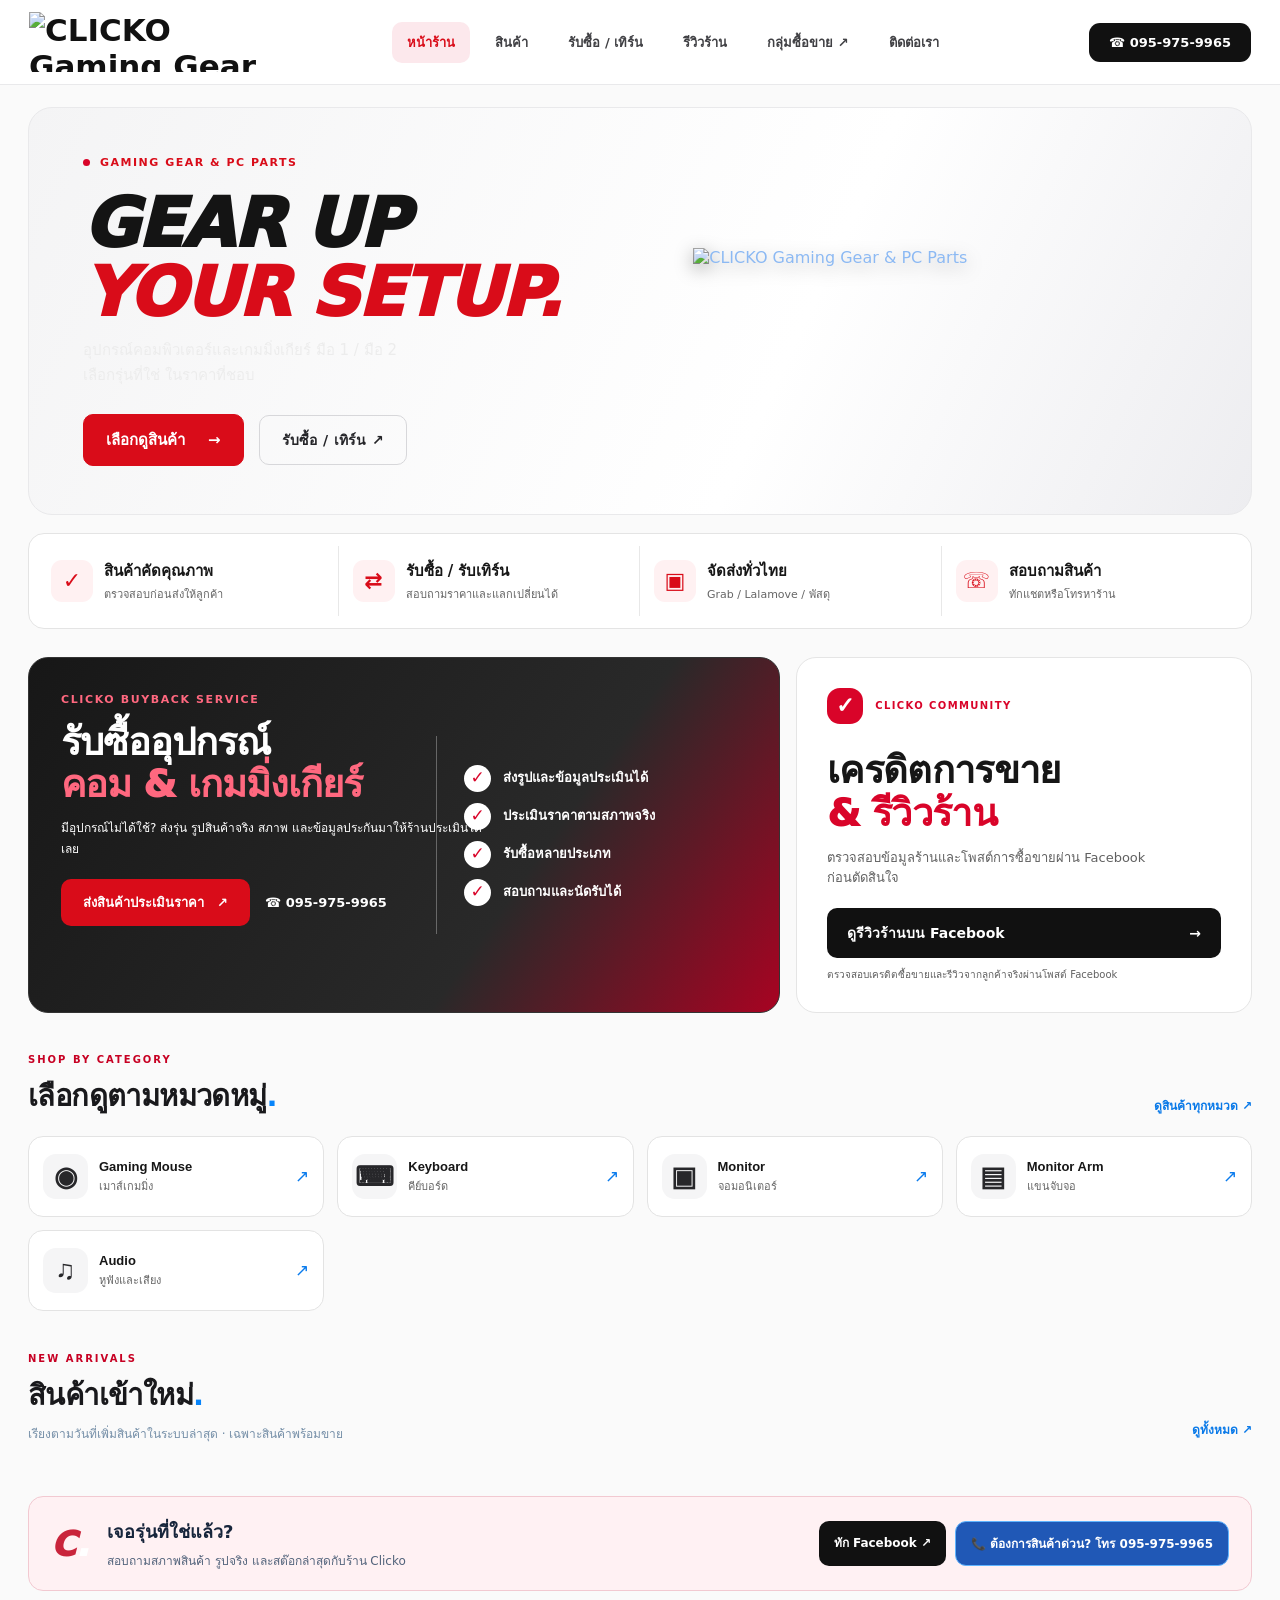
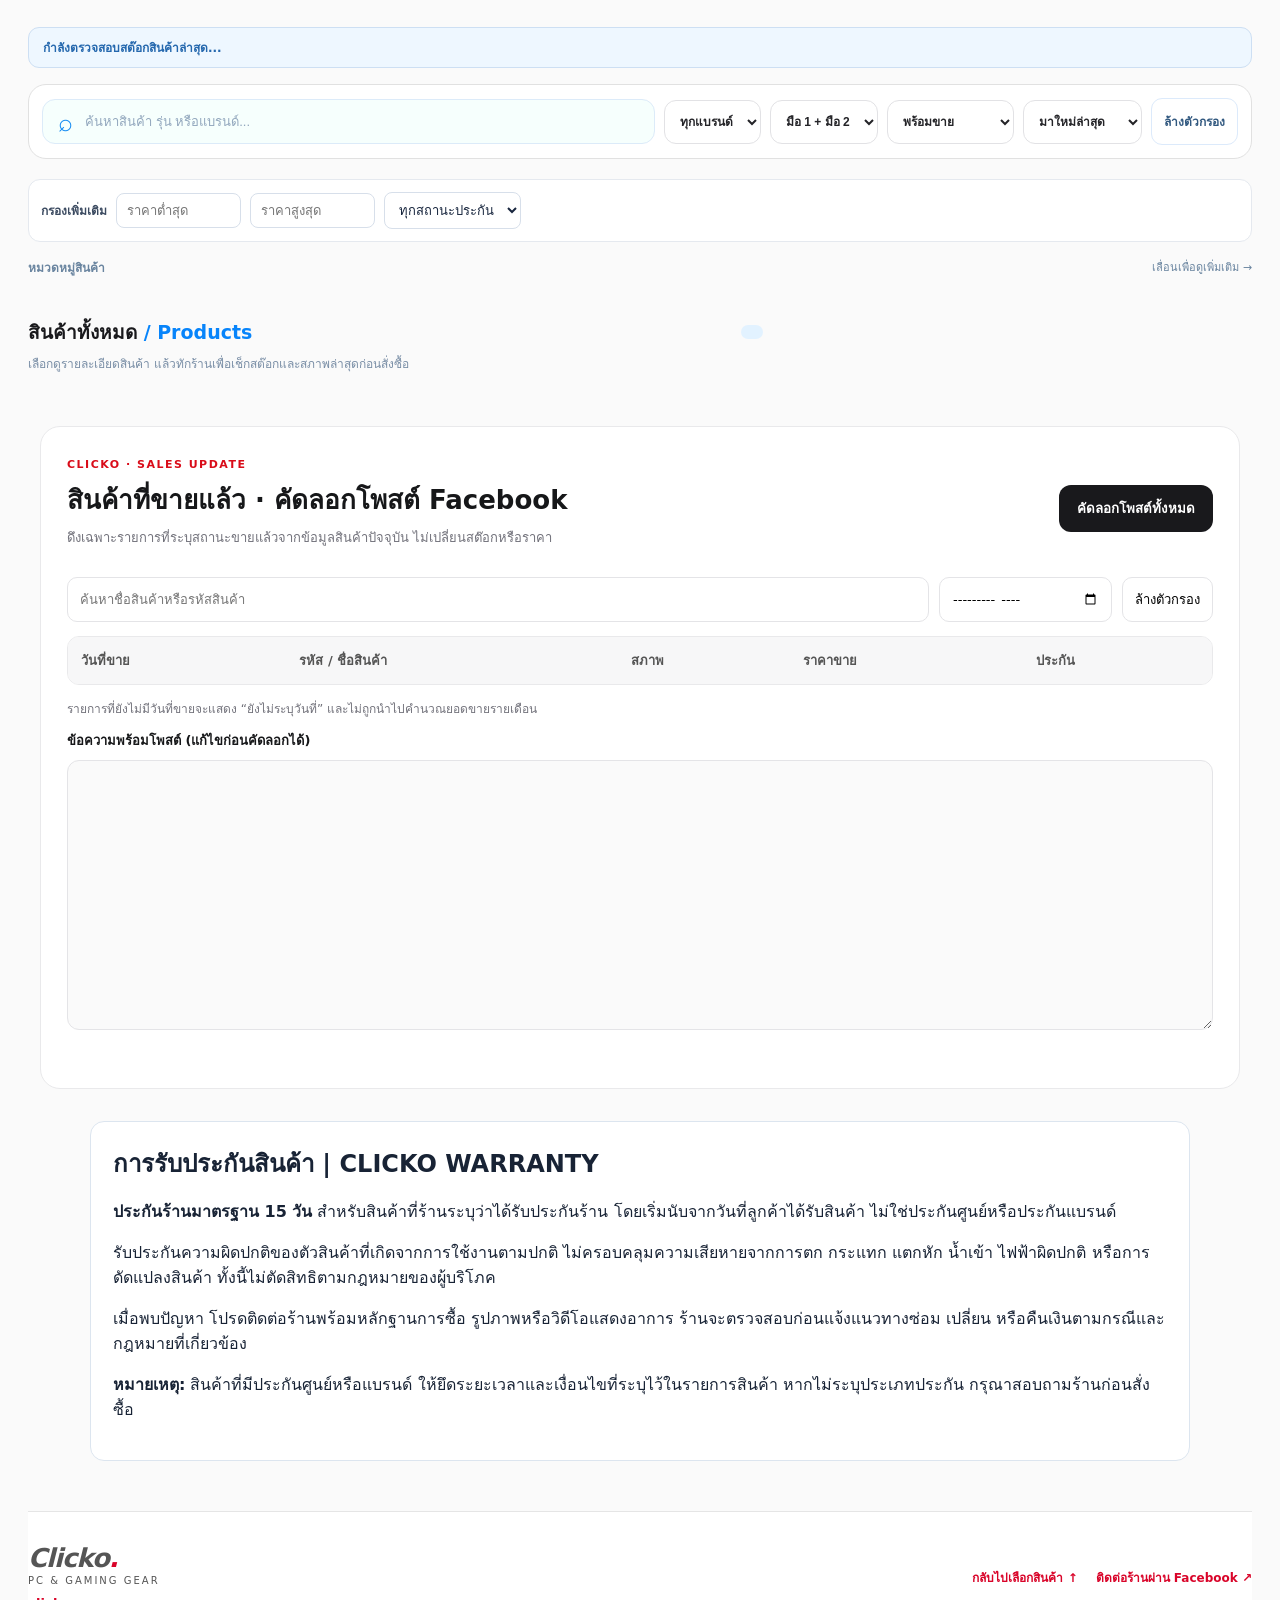
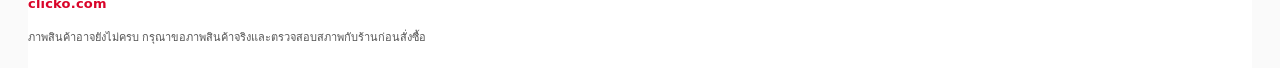
==== commit 4c420cef: "Add in-transit product status to Clicko index.html" ====
--- a/index.html
+++ b/index.html
@@ -1459,7 +1459,45 @@
 .ask:not(.sold-button):not(.reserved-button){background:#19191c!important;border-color:#19191c!important;color:#fff!important}
 .tradein-promo,.credit-promo{box-shadow:none!important;border-radius:20px!important}
 @media(max-width:700px){.hero{min-height:210px!important;padding:24px!important;border-radius:18px!important}.hero h1{font-size:clamp(30px,8vw,44px)!important}.grid{gap:10px!important}.card{border-radius:14px!important}.top{gap:10px!important}.highlight{border-radius:12px!important}}
-</style><style id="clicko-sold-post-style">.clicko-sold-post{margin:32px auto;padding:26px;border:1px solid #e9e9eb;border-radius:20px;background:#fff;max-width:1200px}.clicko-sold-heading{display:flex;justify-content:space-between;align-items:center;gap:18px;flex-wrap:wrap}.clicko-sold-heading h2{font-size:clamp(20px,2.5vw,26px);margin:7px 0}.clicko-sold-heading p{color:#71717a;font-size:13px;margin:0 0 15px}.clicko-sold-kicker{color:#d90c19;font-size:11px;font-weight:800;letter-spacing:1.5px}.clicko-sold-heading button{background:#19191c;color:#fff;border:0;border-radius:12px;padding:13px 18px;font-weight:800;cursor:pointer}.clicko-sold-summary{font-size:13px;color:#555;margin:12px 0}.clicko-sold-post label{display:block;font-weight:750;font-size:13px;margin-bottom:9px}.clicko-sold-post textarea{display:block;width:100%;resize:vertical;min-height:170px;border:1px solid #e4e4e7;border-radius:12px;background:#fafafa;color:#202024;padding:15px;font:14px/1.7 system-ui,sans-serif}.clicko-sold-post textarea:focus{outline:2px solid #d90c19;outline-offset:2px}#clicko-sold-feedback{font-size:13px;color:#3f3f46;min-height:22px;margin-top:10px}@media(max-width:700px){.clicko-sold-post{padding:17px;margin:20px 0}.clicko-sold-heading button{width:100%}}</style><style id="clicko-sales-history-style">.clicko-sales-tools{display:flex;gap:10px;flex-wrap:wrap;margin:14px 0}.clicko-sales-tools input,.clicko-sales-tools button{padding:11px 12px;border:1px solid #e4e4e7;border-radius:10px;background:#fff;font:inherit;font-size:13px}.clicko-sales-tools input[type=search]{flex:1;min-width:190px}.clicko-sales-tools button{cursor:pointer}.clicko-sales-table-wrap{overflow:auto;border:1px solid #e9e9eb;border-radius:12px;margin:14px 0}.clicko-sales-table{border-collapse:collapse;width:100%;min-width:610px;text-align:left;font-size:13px}.clicko-sales-table th{background:#f7f7f8;color:#555;padding:13px}.clicko-sales-table td{padding:12px 13px;border-top:1px solid #eee;vertical-align:top}.clicko-sales-table td strong{display:block;margin-top:4px}.clicko-sales-table td small{color:#888}.clicko-sales-note{font-size:12px;color:#71717a}</style></head><body><header><div class="top"><a class="logo clicko-keys-logo clicko-logo-2026" href="./" aria-label="Clicko Gaming Gear &amp; PC Parts"><img class="clicko-logo-image" src="./assets/clicko-logo-red.svg" width="800" height="212" alt="CLICKO Gaming Gear &amp; PC Parts" decoding="async" fetchpriority="high"></a><nav class="nav clicko-main-nav" aria-label="เมนูหลัก"><a class="active" href="./">หน้าร้าน</a><a href="#catalog">สินค้า</a><a href="#buyback">รับซื้อ / เทิร์น</a><a href="#reviews">รีวิวร้าน</a><a href="https://www.facebook.com/groups/3325289464276829" target="_blank" rel="noopener noreferrer">กลุ่มซื้อขาย ↗</a><a href="#contact">ติดต่อเรา</a></nav><div class="top-actions"><a class="clicko-mobile-group" href="https://www.facebook.com/groups/3325289464276829" target="_blank" rel="noopener noreferrer">กลุ่มซื้อขาย ↗</a><a class="contact-phone" href="tel:0959759965">☎ 095-975-9965</a><a class="contact" href="https://www.facebook.com/sippavit.gomarn/" target="_blank" rel="noopener noreferrer">ติดต่อร้าน ↗</a></div></div><nav class="clicko-mobile-nav" aria-label="เมนูเว็บไซต์สำหรับมือถือ"><a href="#catalog">สินค้า</a><a href="#buyback">รับซื้อ / เทิร์น</a><a href="#reviews">รีวิวร้าน</a><a href="#contact">ติดต่อเรา</a></nav></header><main class="wrap"><section class="hero"><div class="hero-copy"><div class="eyebrow"><span class="eyebrow-dot"></span> GAMING GEAR &amp; PC PARTS</div><h1>GEAR UP<br><em>YOUR SETUP.</em></h1><p class="hero-lead">อุปกรณ์คอมพิวเตอร์และเกมมิ่งเกียร์ มือ 1 / มือ 2<br>เลือกรุ่นที่ใช่ ในราคาที่ชอบ</p><div class="hero-cta-row"><a class="hero-link" href="#catalog">เลือกดูสินค้า <span aria-hidden="true">→</span></a><a class="hero-call" href="#buyback">รับซื้อ / เทิร์น ↗</a></div></div><div class="hero-art clicko-brand-stage clicko-new-brand-stage" aria-label="Clicko Gaming Gear &amp; PC Parts"><img class="clicko-hero-logo-image" src="./assets/clicko-logo-red.svg" alt="CLICKO Gaming Gear &amp; PC Parts" width="800" height="212" loading="eager" decoding="async"></div></section><div class="highlights" aria-label="จุดเด่นของร้าน"><div class="highlight"><span class="highlight-icon">✓</span><div><strong>สินค้าคัดคุณภาพ</strong><small>ตรวจสอบก่อนส่งให้ลูกค้า</small></div></div><a class="highlight" href="#buyback"><span class="highlight-icon">⇄</span><div><strong>รับซื้อ / รับเทิร์น</strong><small>สอบถามราคาและแลกเปลี่ยนได้</small></div></a><div class="highlight"><span class="highlight-icon">▣</span><div><strong>จัดส่งทั่วไทย</strong><small>Grab / Lalamove / พัสดุ</small></div></div><a class="highlight" href="#contact"><span class="highlight-icon">☏</span><div><strong>สอบถามสินค้า</strong><small>ทักแชตหรือโทรหาร้าน</small></div></a></div><section class="trust-actions" aria-label="รับซื้ออุปกรณ์และเครดิตการขาย">
+</style><style id="clicko-sold-post-style">.clicko-sold-post{margin:32px auto;padding:26px;border:1px solid #e9e9eb;border-radius:20px;background:#fff;max-width:1200px}.clicko-sold-heading{display:flex;justify-content:space-between;align-items:center;gap:18px;flex-wrap:wrap}.clicko-sold-heading h2{font-size:clamp(20px,2.5vw,26px);margin:7px 0}.clicko-sold-heading p{color:#71717a;font-size:13px;margin:0 0 15px}.clicko-sold-kicker{color:#d90c19;font-size:11px;font-weight:800;letter-spacing:1.5px}.clicko-sold-heading button{background:#19191c;color:#fff;border:0;border-radius:12px;padding:13px 18px;font-weight:800;cursor:pointer}.clicko-sold-summary{font-size:13px;color:#555;margin:12px 0}.clicko-sold-post label{display:block;font-weight:750;font-size:13px;margin-bottom:9px}.clicko-sold-post textarea{display:block;width:100%;resize:vertical;min-height:170px;border:1px solid #e4e4e7;border-radius:12px;background:#fafafa;color:#202024;padding:15px;font:14px/1.7 system-ui,sans-serif}.clicko-sold-post textarea:focus{outline:2px solid #d90c19;outline-offset:2px}#clicko-sold-feedback{font-size:13px;color:#3f3f46;min-height:22px;margin-top:10px}@media(max-width:700px){.clicko-sold-post{padding:17px;margin:20px 0}.clicko-sold-heading button{width:100%}}</style><style id="clicko-sales-history-style">.clicko-sales-tools{display:flex;gap:10px;flex-wrap:wrap;margin:14px 0}.clicko-sales-tools input,.clicko-sales-tools button{padding:11px 12px;border:1px solid #e4e4e7;border-radius:10px;background:#fff;font:inherit;font-size:13px}.clicko-sales-tools input[type=search]{flex:1;min-width:190px}.clicko-sales-tools button{cursor:pointer}.clicko-sales-table-wrap{overflow:auto;border:1px solid #e9e9eb;border-radius:12px;margin:14px 0}.clicko-sales-table{border-collapse:collapse;width:100%;min-width:610px;text-align:left;font-size:13px}.clicko-sales-table th{background:#f7f7f8;color:#555;padding:13px}.clicko-sales-table td{padding:12px 13px;border-top:1px solid #eee;vertical-align:top}.clicko-sales-table td strong{display:block;margin-top:4px}.clicko-sales-table td small{color:#888}.clicko-sales-note{font-size:12px;color:#71717a}</style><style id="clicko-compact-grid-20261111">
+/* Compact Clean product cards — visual only; product data and actions unchanged. */
+#catalog .grid{display:grid!important;grid-template-columns:repeat(4,minmax(0,1fr))!important;gap:13px!important;align-items:stretch}
+#catalog .card{border:1px solid #e5e5e8!important;border-radius:15px!important;box-shadow:0 2px 9px #10101808!important;background:#fff!important;min-width:0;transition:transform .18s ease,box-shadow .18s ease!important}
+#catalog .card:hover{transform:translateY(-2px)!important;box-shadow:0 8px 22px #10101812!important;border-color:#d4d4d8!important}
+#catalog .pic{height:auto!important;aspect-ratio:1.4/1!important;min-height:0!important;background:#fafafa!important;border-bottom:1px solid #f0f0f1!important}
+#catalog .pic img{padding:12px!important;mix-blend-mode:normal!important;object-fit:contain!important}
+#catalog .info{padding:12px 13px 13px!important;gap:0!important}
+#catalog .card .sub{font-size:10px!important;margin:4px 0 5px!important;color:#83838b!important;letter-spacing:0!important}
+#catalog .card .name{font-size:13px!important;line-height:1.4!important;min-height:2.8em!important;max-height:4.2em;overflow:hidden;display:-webkit-box;-webkit-box-orient:vertical;-webkit-line-clamp:3;line-clamp:3}
+#catalog .card .warranty{font-size:10px!important;line-height:1.5!important;margin-top:7px!important;color:#6b7280!important}
+#catalog .card .specs{font-size:10px!important;line-height:1.45!important}
+#catalog .card .bottom{padding-top:9px!important}
+#catalog .card .price{font-size:22px!important;line-height:1.2!important;color:#d20f20!important;letter-spacing:-.4px!important}
+#catalog .card .ask{margin-top:9px!important;padding:10px 7px!important;border-radius:9px!important;font-size:11px!important;background:#171719!important;color:white!important}
+#catalog .card .tag{font-size:10px!important;padding:4px 7px!important;border-radius:6px!important}
+#catalog .card .tag.used{background:#202024!important;color:white!important}
+#catalog .card .tag:not(.used):not(.sold){background:#cf1726!important;color:#fff!important}
+@media(min-width:1450px){#catalog .grid{grid-template-columns:repeat(5,minmax(0,1fr))!important}}
+@media(max-width:950px){#catalog .grid{grid-template-columns:repeat(3,minmax(0,1fr))!important}}
+@media(max-width:680px){#catalog .grid{grid-template-columns:repeat(2,minmax(0,1fr))!important;gap:9px!important}#catalog .card{border-radius:12px!important}#catalog .pic{aspect-ratio:1.15/1!important}#catalog .pic img{padding:8px!important}#catalog .info{padding:9px!important}#catalog .card .name{font-size:11.5px!important}#catalog .card .price{font-size:18px!important}#catalog .card .ask{font-size:10px!important;padding:9px 4px!important}}
+@media(prefers-reduced-motion:reduce){#catalog .card{transition:none!important}}
+</style><style id="clicko-compact-readability-20261111">
+/* Improve catalog information contrast and reduce card whitespace, without touching data or functionality. */
+#catalog .grid{gap:11px!important}
+#catalog .card{border-color:#dedfe3!important}
+#catalog .pic{aspect-ratio:1.48/1!important}
+#catalog .pic img{padding:9px!important}
+#catalog .info{padding:10px 12px 11px!important}
+#catalog .card .name{font-weight:850!important;color:#16171a!important;font-size:13px!important;line-height:1.35!important;min-height:0!important;max-height:none!important;display:-webkit-box;-webkit-box-orient:vertical;-webkit-line-clamp:3;line-clamp:3;overflow:hidden}
+#catalog .card .sub{color:#555b66!important;font-weight:750!important;font-size:10px!important;margin:5px 0 3px!important}
+#catalog .card .warranty,#catalog .card .specs{color:#3d4654!important;font-weight:650!important;font-size:10.5px!important;line-height:1.45!important;margin-top:5px!important}
+#catalog .card .bottom{padding-top:7px!important}
+#catalog .card .price{font-weight:950!important;color:#ce1524!important;font-size:22px!important}
+#catalog .card .ask{margin-top:7px!important;padding:9px 6px!important}
+#catalog .card .tag{font-weight:850!important}
+#catalog .card .buyer-tools button,#catalog .card .clicko-card-actions button{color:#1c293a!important;font-weight:750!important}
+@media(max-width:680px){#catalog .pic{aspect-ratio:1.18/1!important}#catalog .info{padding:8px 9px 9px!important}#catalog .card .name{font-size:11.5px!important}#catalog .card .warranty,#catalog .card .specs{font-size:10px!important}#catalog .card .price{font-size:18px!important}}
+</style><style>.tag.in-transit{background:#e8f2ff!important;color:#225fa8!important}.card:has(.tag.in-transit) .ask{background:#eef2f7!important;color:#66788e!important;pointer-events:none}</style></head><body><header><div class="top"><a class="logo clicko-keys-logo clicko-logo-2026" href="./" aria-label="Clicko Gaming Gear &amp; PC Parts"><img class="clicko-logo-image" src="./assets/clicko-logo-red.svg" width="800" height="212" alt="CLICKO Gaming Gear &amp; PC Parts" decoding="async" fetchpriority="high"></a><nav class="nav clicko-main-nav" aria-label="เมนูหลัก"><a class="active" href="./">หน้าร้าน</a><a href="#catalog">สินค้า</a><a href="#buyback">รับซื้อ / เทิร์น</a><a href="#reviews">รีวิวร้าน</a><a href="https://www.facebook.com/groups/3325289464276829" target="_blank" rel="noopener noreferrer">กลุ่มซื้อขาย ↗</a><a href="#contact">ติดต่อเรา</a></nav><div class="top-actions"><a class="clicko-mobile-group" href="https://www.facebook.com/groups/3325289464276829" target="_blank" rel="noopener noreferrer">กลุ่มซื้อขาย ↗</a><a class="contact-phone" href="tel:0959759965">☎ 095-975-9965</a><a class="contact" href="https://www.facebook.com/sippavit.gomarn/" target="_blank" rel="noopener noreferrer">ติดต่อร้าน ↗</a></div></div><nav class="clicko-mobile-nav" aria-label="เมนูเว็บไซต์สำหรับมือถือ"><a href="#catalog">สินค้า</a><a href="#buyback">รับซื้อ / เทิร์น</a><a href="#reviews">รีวิวร้าน</a><a href="#contact">ติดต่อเรา</a></nav></header><main class="wrap"><section class="hero"><div class="hero-copy"><div class="eyebrow"><span class="eyebrow-dot"></span> GAMING GEAR &amp; PC PARTS</div><h1>GEAR UP<br><em>YOUR SETUP.</em></h1><p class="hero-lead">อุปกรณ์คอมพิวเตอร์และเกมมิ่งเกียร์ มือ 1 / มือ 2<br>เลือกรุ่นที่ใช่ ในราคาที่ชอบ</p><div class="hero-cta-row"><a class="hero-link" href="#catalog">เลือกดูสินค้า <span aria-hidden="true">→</span></a><a class="hero-call" href="#buyback">รับซื้อ / เทิร์น ↗</a></div></div><div class="hero-art clicko-brand-stage clicko-new-brand-stage" aria-label="Clicko Gaming Gear &amp; PC Parts"><img class="clicko-hero-logo-image" src="./assets/clicko-logo-red.svg" alt="CLICKO Gaming Gear &amp; PC Parts" width="800" height="212" loading="eager" decoding="async"></div></section><div class="highlights" aria-label="จุดเด่นของร้าน"><div class="highlight"><span class="highlight-icon">✓</span><div><strong>สินค้าคัดคุณภาพ</strong><small>ตรวจสอบก่อนส่งให้ลูกค้า</small></div></div><a class="highlight" href="#buyback"><span class="highlight-icon">⇄</span><div><strong>รับซื้อ / รับเทิร์น</strong><small>สอบถามราคาและแลกเปลี่ยนได้</small></div></a><div class="highlight"><span class="highlight-icon">▣</span><div><strong>จัดส่งทั่วไทย</strong><small>Grab / Lalamove / พัสดุ</small></div></div><a class="highlight" href="#contact"><span class="highlight-icon">☏</span><div><strong>สอบถามสินค้า</strong><small>ทักแชตหรือโทรหาร้าน</small></div></a></div><section class="trust-actions" aria-label="รับซื้ออุปกรณ์และเครดิตการขาย">
  <article class="tradein-promo" id="buyback">
   <div class="promo-copy">
    <span class="promo-kicker">CLICKO BUYBACK SERVICE</span>
@@ -1481,7 +1519,7 @@
   <a class="credit-link" href="https://www.facebook.com/share/p/1Py6autXgD/" target="_blank" rel="noopener noreferrer">ดูรีวิวร้านบน Facebook <span aria-hidden="true">→</span></a>
   <small>ตรวจสอบเครดิตซื้อขายและรีวิวจากลูกค้าจริงผ่านโพสต์ Facebook</small>
  </article>
-</section><section class="shop-shortcuts" aria-label="เลือกดูหมวดหมู่สินค้า"><div class="shop-head"><div><span class="shop-overline">SHOP BY CATEGORY</span><h2>เลือกดูตามหมวดหมู่<span>.</span></h2></div><a href="#catalog">ดูสินค้าทุกหมวด ↗</a></div><div class="shortcut-grid"><button type="button" class="shortcut" data-category="GAMING MOUSE"><span class="shortcut-icon">◉</span><span class="shortcut-copy"><strong>Gaming Mouse</strong><small>เมาส์เกมมิ่ง</small></span><span class="shortcut-arrow">↗</span></button><button type="button" class="shortcut" data-category="KEYBOARD"><span class="shortcut-icon">⌨</span><span class="shortcut-copy"><strong>Keyboard</strong><small>คีย์บอร์ด</small></span><span class="shortcut-arrow">↗</span></button><button type="button" class="shortcut" data-category="MONITOR & ACCESSORIES"><span class="shortcut-icon">▣</span><span class="shortcut-copy"><strong>Monitor</strong><small>จอมอนิเตอร์</small></span><span class="shortcut-arrow">↗</span></button><button type="button" class="shortcut" data-category="MONITOR ARM"><span class="shortcut-icon">▤</span><span class="shortcut-copy"><strong>Monitor Arm</strong><small>แขนจับจอ</small></span><span class="shortcut-arrow">↗</span></button><button type="button" class="shortcut" data-category="AUDIO"><span class="shortcut-icon">♫</span><span class="shortcut-copy"><strong>Audio</strong><small>หูฟังและเสียง</small></span><span class="shortcut-arrow">↗</span></button></div></section><section class="spotlight" aria-label="สินค้าเข้าใหม่จากรายการพร้อมขาย"><div class="shop-head"><div><span class="shop-overline">NEW ARRIVALS</span><h2>สินค้าเข้าใหม่<span>.</span></h2><p>เรียงตามวันที่เพิ่มสินค้าในระบบล่าสุด · เฉพาะสินค้าพร้อมขาย</p></div><a href="#catalog">ดูทั้งหมด ↗</a></div><div class="spotlight-grid" id="spotlight-products"></div></section><aside class="quick-contact" id="contact"><div class="quick-contact-mark">C<span>.</span></div><div><strong>เจอรุ่นที่ใช่แล้ว?</strong><p>สอบถามสภาพสินค้า รูปจริง และสต๊อกล่าสุดกับร้าน Clicko</p></div><div class="quick-contact-actions"><a class="quick-chat" href="https://www.facebook.com/sippavit.gomarn/" target="_blank" rel="noopener noreferrer">ทัก Facebook ↗</a><a class="quick-call" href="tel:0959759965">📞 ต้องการสินค้าด่วน? โทร 095-975-9965</a></div></aside><section class="catalog-area" id="catalog"><div class="catalog-heading"><div><span class="catalog-kicker">FIND YOUR GEAR</span><h2>เลือกซื้อสินค้า<span>.</span></h2></div><div class="catalog-stats"><div><strong id="stat-total">154</strong><small>สินค้าทั้งหมด</small></div><div><strong id="stat-available">—</strong><small>พร้อมขาย</small></div></div></div><div class="bar"><div class="search-wrap"><span class="search-icon" aria-hidden="true">⌕</span><input id="q" class="search" type="search" autocomplete="off" aria-label="ค้นหาสินค้า" placeholder="ค้นหาสินค้า รุ่น หรือแบรนด์..."></div><select id="brand" class="filter" aria-label="เลือกแบรนด์"><option value="">ทุกแบรนด์</option></select><select id="condition" class="filter" aria-label="ประเภทสินค้า"><option value="">มือ 1 + มือ 2</option><option value="มือ1">มือ 1</option><option value="มือ2">มือ 2</option></select><select id="availability" class="filter" aria-label="สถานะสินค้า"><option value="available">พร้อมขาย</option><option value="reserved">จองแล้ว</option><option value="all">ทุกสถานะ</option><option value="sold">ขายแล้ว</option></select><select id="sort" class="filter" aria-label="เรียงสินค้า"><option value="default">มาใหม่ล่าสุด</option><option value="low">ราคาต่ำ → สูง</option><option value="high">ราคาสูง → ต่ำ</option></select><button type="button" id="reset-filters" class="reset-filters" title="ล้างตัวกรอง">ล้างตัวกรอง</button></div><div class="category-label">หมวดหมู่สินค้า <span>เลื่อนเพื่อดูเพิ่มเติม →</span></div><div id="chips" class="chips"></div><div class="section"><h2>สินค้าทั้งหมด <span>/ Products</span></h2><span class="count" id="count"></span></div><p class="disclaimer">เลือกดูรายละเอียดสินค้า แล้วทักร้านเพื่อเช็กสต๊อกและสภาพล่าสุดก่อนสั่งซื้อ</p><div class="grid" id="grid"></div><div id="empty" class="empty" hidden><strong>ไม่พบสินค้าที่ค้นหา</strong><p>ลองเปลี่ยนคำค้นหาหรือล้างตัวกรอง</p><button type="button" class="empty-reset" id="empty-reset">แสดงสินค้าทั้งหมด</button></div></section><section id="clicko-sold-post" class="clicko-sold-post"><div class="clicko-sold-heading"><div><span class="clicko-sold-kicker">CLICKO · SALES UPDATE</span><h2>สินค้าที่ขายแล้ว · คัดลอกโพสต์ Facebook</h2><p>ดึงเฉพาะรายการที่ระบุสถานะขายแล้วจากข้อมูลสินค้าปัจจุบัน ไม่เปลี่ยนสต๊อกหรือราคา</p></div><button id="clicko-copy-sold" type="button">คัดลอกโพสต์ทั้งหมด</button></div><div class="clicko-sold-summary" id="clicko-sold-summary"></div><div class="clicko-sales-tools"><input type="search" id="clicko-sales-search" placeholder="ค้นหาชื่อสินค้าหรือรหัสสินค้า" aria-label="ค้นหาประวัติสินค้าที่ขายแล้ว"><input type="month" id="clicko-sales-month" aria-label="กรองเดือนที่ขาย"><button type="button" id="clicko-sales-clear">ล้างตัวกรอง</button></div><div class="clicko-sales-table-wrap"><table class="clicko-sales-table"><thead><tr><th>วันที่ขาย</th><th>รหัส / ชื่อสินค้า</th><th>สภาพ</th><th>ราคาขาย</th><th>ประกัน</th></tr></thead><tbody id="clicko-sales-rows"></tbody></table></div><p class="clicko-sales-note">รายการที่ยังไม่มีวันที่ขายจะแสดง “ยังไม่ระบุวันที่” และไม่ถูกนำไปคำนวณยอดขายรายเดือน</p><label for="clicko-sold-text">ข้อความพร้อมโพสต์ (แก้ไขก่อนคัดลอกได้)</label><textarea id="clicko-sold-text" rows="10" spellcheck="false"></textarea><div id="clicko-sold-feedback" role="status" aria-live="polite"></div></section><section id="clicko-warranty-policy" style="max-width:1100px;margin:28px auto;padding:22px;border:1px solid #dce5ef;border-radius:14px;background:#fff;color:#182335"><h2 style="margin:0 0 10px">การรับประกันสินค้า | CLICKO WARRANTY</h2><p><strong>ประกันร้านมาตรฐาน 15 วัน</strong> สำหรับสินค้าที่ร้านระบุว่าได้รับประกันร้าน โดยเริ่มนับจากวันที่ลูกค้าได้รับสินค้า ไม่ใช่ประกันศูนย์หรือประกันแบรนด์</p><p>รับประกันความผิดปกติของตัวสินค้าที่เกิดจากการใช้งานตามปกติ ไม่ครอบคลุมความเสียหายจากการตก กระแทก แตกหัก น้ำเข้า ไฟฟ้าผิดปกติ หรือการดัดแปลงสินค้า ทั้งนี้ไม่ตัดสิทธิตามกฎหมายของผู้บริโภค</p><p>เมื่อพบปัญหา โปรดติดต่อร้านพร้อมหลักฐานการซื้อ รูปภาพหรือวิดีโอแสดงอาการ ร้านจะตรวจสอบก่อนแจ้งแนวทางซ่อม เปลี่ยน หรือคืนเงินตามกรณีและกฎหมายที่เกี่ยวข้อง</p><p><strong>หมายเหตุ:</strong> สินค้าที่มีประกันศูนย์หรือแบรนด์ ให้ยึดระยะเวลาและเงื่อนไขที่ระบุไว้ในรายการสินค้า หากไม่ระบุประเภทประกัน กรุณาสอบถามร้านก่อนสั่งซื้อ</p></section><footer class="store-footer"><div><strong>Clicko<span>.</span></strong><p>PC &amp; GAMING GEAR</p><a class="clicko-display-url" href="https://knbowpani-wq.github.io/clicko-store/" title="เปิดเว็บไซต์ Clicko" aria-label="เปิดเว็บไซต์ Clicko (GitHub Pages)">clicko.com</a></div><div class="footer-actions"><a href="#catalog">กลับไปเลือกสินค้า ↑</a><a href="https://www.facebook.com/sippavit.gomarn/" target="_blank" rel="noopener noreferrer">ติดต่อร้านผ่าน Facebook ↗</a></div><small>ภาพสินค้าอาจยังไม่ครบ กรุณาขอภาพสินค้าจริงและตรวจสอบสภาพกับร้านก่อนสั่งซื้อ</small></footer></main><script>
+</section><section class="shop-shortcuts" aria-label="เลือกดูหมวดหมู่สินค้า"><div class="shop-head"><div><span class="shop-overline">SHOP BY CATEGORY</span><h2>เลือกดูตามหมวดหมู่<span>.</span></h2></div><a href="#catalog">ดูสินค้าทุกหมวด ↗</a></div><div class="shortcut-grid"><button type="button" class="shortcut" data-category="GAMING MOUSE"><span class="shortcut-icon">◉</span><span class="shortcut-copy"><strong>Gaming Mouse</strong><small>เมาส์เกมมิ่ง</small></span><span class="shortcut-arrow">↗</span></button><button type="button" class="shortcut" data-category="KEYBOARD"><span class="shortcut-icon">⌨</span><span class="shortcut-copy"><strong>Keyboard</strong><small>คีย์บอร์ด</small></span><span class="shortcut-arrow">↗</span></button><button type="button" class="shortcut" data-category="MONITOR & ACCESSORIES"><span class="shortcut-icon">▣</span><span class="shortcut-copy"><strong>Monitor</strong><small>จอมอนิเตอร์</small></span><span class="shortcut-arrow">↗</span></button><button type="button" class="shortcut" data-category="MONITOR ARM"><span class="shortcut-icon">▤</span><span class="shortcut-copy"><strong>Monitor Arm</strong><small>แขนจับจอ</small></span><span class="shortcut-arrow">↗</span></button><button type="button" class="shortcut" data-category="AUDIO"><span class="shortcut-icon">♫</span><span class="shortcut-copy"><strong>Audio</strong><small>หูฟังและเสียง</small></span><span class="shortcut-arrow">↗</span></button></div></section><section class="spotlight" aria-label="สินค้าเข้าใหม่จากรายการพร้อมขาย"><div class="shop-head"><div><span class="shop-overline">NEW ARRIVALS</span><h2>สินค้าเข้าใหม่<span>.</span></h2><p>เรียงตามวันที่เพิ่มสินค้าในระบบล่าสุด · เฉพาะสินค้าพร้อมขาย</p></div><a href="#catalog">ดูทั้งหมด ↗</a></div><div class="spotlight-grid" id="spotlight-products"></div></section><aside class="quick-contact" id="contact"><div class="quick-contact-mark">C<span>.</span></div><div><strong>เจอรุ่นที่ใช่แล้ว?</strong><p>สอบถามสภาพสินค้า รูปจริง และสต๊อกล่าสุดกับร้าน Clicko</p></div><div class="quick-contact-actions"><a class="quick-chat" href="https://www.facebook.com/sippavit.gomarn/" target="_blank" rel="noopener noreferrer">ทัก Facebook ↗</a><a class="quick-call" href="tel:0959759965">📞 ต้องการสินค้าด่วน? โทร 095-975-9965</a></div></aside><section class="catalog-area" id="catalog"><div class="catalog-heading"><div><span class="catalog-kicker">FIND YOUR GEAR</span><h2>เลือกซื้อสินค้า<span>.</span></h2></div><div class="catalog-stats"><div><strong id="stat-total">154</strong><small>สินค้าทั้งหมด</small></div><div><strong id="stat-available">—</strong><small>พร้อมขาย</small></div></div></div><div class="bar"><div class="search-wrap"><span class="search-icon" aria-hidden="true">⌕</span><input id="q" class="search" type="search" autocomplete="off" aria-label="ค้นหาสินค้า" placeholder="ค้นหาสินค้า รุ่น หรือแบรนด์..."></div><select id="brand" class="filter" aria-label="เลือกแบรนด์"><option value="">ทุกแบรนด์</option></select><select id="condition" class="filter" aria-label="ประเภทสินค้า"><option value="">มือ 1 + มือ 2</option><option value="มือ1">มือ 1</option><option value="มือ2">มือ 2</option></select><select id="availability" class="filter" aria-label="สถานะสินค้า"><option value="available">พร้อมขาย</option><option value="reserved">จองแล้ว</option><option value="in_transit">อยู่ระหว่างขนส่ง</option><option value="all">ทุกสถานะ</option><option value="sold">ขายแล้ว</option></select><select id="sort" class="filter" aria-label="เรียงสินค้า"><option value="default">มาใหม่ล่าสุด</option><option value="low">ราคาต่ำ → สูง</option><option value="high">ราคาสูง → ต่ำ</option></select><button type="button" id="reset-filters" class="reset-filters" title="ล้างตัวกรอง">ล้างตัวกรอง</button></div><div class="category-label">หมวดหมู่สินค้า <span>เลื่อนเพื่อดูเพิ่มเติม →</span></div><div id="chips" class="chips"></div><div class="section"><h2>สินค้าทั้งหมด <span>/ Products</span></h2><span class="count" id="count"></span></div><p class="disclaimer">เลือกดูรายละเอียดสินค้า แล้วทักร้านเพื่อเช็กสต๊อกและสภาพล่าสุดก่อนสั่งซื้อ</p><div class="grid" id="grid"></div><div id="empty" class="empty" hidden><strong>ไม่พบสินค้าที่ค้นหา</strong><p>ลองเปลี่ยนคำค้นหาหรือล้างตัวกรอง</p><button type="button" class="empty-reset" id="empty-reset">แสดงสินค้าทั้งหมด</button></div></section><section id="clicko-sold-post" class="clicko-sold-post"><div class="clicko-sold-heading"><div><span class="clicko-sold-kicker">CLICKO · SALES UPDATE</span><h2>สินค้าที่ขายแล้ว · คัดลอกโพสต์ Facebook</h2><p>ดึงเฉพาะรายการที่ระบุสถานะขายแล้วจากข้อมูลสินค้าปัจจุบัน ไม่เปลี่ยนสต๊อกหรือราคา</p></div><button id="clicko-copy-sold" type="button">คัดลอกโพสต์ทั้งหมด</button></div><div class="clicko-sold-summary" id="clicko-sold-summary"></div><div class="clicko-sales-tools"><input type="search" id="clicko-sales-search" placeholder="ค้นหาชื่อสินค้าหรือรหัสสินค้า" aria-label="ค้นหาประวัติสินค้าที่ขายแล้ว"><input type="month" id="clicko-sales-month" aria-label="กรองเดือนที่ขาย"><button type="button" id="clicko-sales-clear">ล้างตัวกรอง</button></div><div class="clicko-sales-table-wrap"><table class="clicko-sales-table"><thead><tr><th>วันที่ขาย</th><th>รหัส / ชื่อสินค้า</th><th>สภาพ</th><th>ราคาขาย</th><th>ประกัน</th></tr></thead><tbody id="clicko-sales-rows"></tbody></table></div><p class="clicko-sales-note">รายการที่ยังไม่มีวันที่ขายจะแสดง “ยังไม่ระบุวันที่” และไม่ถูกนำไปคำนวณยอดขายรายเดือน</p><label for="clicko-sold-text">ข้อความพร้อมโพสต์ (แก้ไขก่อนคัดลอกได้)</label><textarea id="clicko-sold-text" rows="10" spellcheck="false"></textarea><div id="clicko-sold-feedback" role="status" aria-live="polite"></div></section><section id="clicko-warranty-policy" style="max-width:1100px;margin:28px auto;padding:22px;border:1px solid #dce5ef;border-radius:14px;background:#fff;color:#182335"><h2 style="margin:0 0 10px">การรับประกันสินค้า | CLICKO WARRANTY</h2><p><strong>ประกันร้านมาตรฐาน 15 วัน</strong> สำหรับสินค้าที่ร้านระบุว่าได้รับประกันร้าน โดยเริ่มนับจากวันที่ลูกค้าได้รับสินค้า ไม่ใช่ประกันศูนย์หรือประกันแบรนด์</p><p>รับประกันความผิดปกติของตัวสินค้าที่เกิดจากการใช้งานตามปกติ ไม่ครอบคลุมความเสียหายจากการตก กระแทก แตกหัก น้ำเข้า ไฟฟ้าผิดปกติ หรือการดัดแปลงสินค้า ทั้งนี้ไม่ตัดสิทธิตามกฎหมายของผู้บริโภค</p><p>เมื่อพบปัญหา โปรดติดต่อร้านพร้อมหลักฐานการซื้อ รูปภาพหรือวิดีโอแสดงอาการ ร้านจะตรวจสอบก่อนแจ้งแนวทางซ่อม เปลี่ยน หรือคืนเงินตามกรณีและกฎหมายที่เกี่ยวข้อง</p><p><strong>หมายเหตุ:</strong> สินค้าที่มีประกันศูนย์หรือแบรนด์ ให้ยึดระยะเวลาและเงื่อนไขที่ระบุไว้ในรายการสินค้า หากไม่ระบุประเภทประกัน กรุณาสอบถามร้านก่อนสั่งซื้อ</p></section><footer class="store-footer"><div><strong>Clicko<span>.</span></strong><p>PC &amp; GAMING GEAR</p><a class="clicko-display-url" href="https://knbowpani-wq.github.io/clicko-store/" title="เปิดเว็บไซต์ Clicko" aria-label="เปิดเว็บไซต์ Clicko (GitHub Pages)">clicko.com</a></div><div class="footer-actions"><a href="#catalog">กลับไปเลือกสินค้า ↑</a><a href="https://www.facebook.com/sippavit.gomarn/" target="_blank" rel="noopener noreferrer">ติดต่อร้านผ่าน Facebook ↗</a></div><small>ภาพสินค้าอาจยังไม่ครบ กรุณาขอภาพสินค้าจริงและตรวจสอบสภาพกับร้านก่อนสั่งซื้อ</small></footer></main><script>
 const products=[{"id": "CLK-001", "category": "PC PARTS", "sub": "CPU", "condition": "มือ2", "name": "RYZEN 5 3600", "price": 2500, "warranty": "15 วัน", "note": "", "image": "", "search": "https://www.google.com/search?tbm=isch&q=RYZEN%205%203600%20CPU%20product%20image"}, {"id": "CLK-002", "category": "PC PARTS", "sub": "CPU", "condition": "มือ2", "name": "AMD Ryzen 5 7500F", "price": null, "warranty": "6/2029", "note": "", "image": "", "search": "https://www.google.com/search?tbm=isch&q=AMD%20Ryzen%205%207500F%20CPU%20product%20image"}, {"id": "CLK-003", "category": "PC PARTS", "sub": "CPU", "condition": "มือ2", "name": "AMD Ryzen 5 7600", "price": 5500, "warranty": "11/2028", "note": "", "image": "", "search": "https://www.google.com/search?tbm=isch&q=AMD%20Ryzen%205%207600%20CPU%20product%20image"}, {"id": "CLK-004", "category": "PC PARTS", "sub": "RAM", "condition": "มือ2", "name": "KLEVV BOLT X 8GB DDR4 3200MHz", "price": 1500, "warranty": "LT", "note": "", "image": "", "search": "https://www.google.com/search?tbm=isch&q=KLEVV%20BOLT%20X%208GB%20DDR4%203200MHz%20RAM%20product%20image"}, {"id": "CLK-005", "category": "PC PARTS", "sub": "CASE", "condition": "มือ1", "name": "JONSBO TK-1 M-ATX White", "price": 3000, "warranty": "", "note": "", "image": "", "search": "https://www.google.com/search?tbm=isch&q=JONSBO%20TK-1%20M-ATX%20White%20CASE%20product%20image"}, {"id": "CLK-006", "category": "PC PARTS", "sub": "STREAMING & SPEAKER", "condition": "มือ2", "name": "Elgato Stream Deck+ สีขาว", "price": 4990, "warranty": "11/2027", "note": "", "image": "", "search": "https://www.google.com/search?tbm=isch&q=Elgato%20Stream%20Deck%2B%20%E0%B8%AA%E0%B8%B5%E0%B8%82%E0%B8%B2%E0%B8%A7%20STREAMING%20%26%20SPEAKER%20product%20image"}, {"id": "CLK-007", "category": "PC PARTS", "sub": "STREAMING & SPEAKER", "condition": "มือ2", "name": "Marshall Emberton III", "price": 3990, "warranty": "2/2027", "note": "", "image": "", "search": "https://www.google.com/search?tbm=isch&q=Marshall%20Emberton%20III%20STREAMING%20%26%20SPEAKER%20product%20image"}, {"id": "CLK-008", "category": "PC PARTS", "sub": "STREAMING & SPEAKER", "condition": "มือ2", "name": "Divoom Ditoo", "price": 1990, "warranty": "", "note": "", "image": "", "search": "https://www.google.com/search?tbm=isch&q=Divoom%20Ditoo%20STREAMING%20%26%20SPEAKER%20product%20image"}, {"id": "CLK-009", "category": "GAMING MOUSE", "sub": "LOGITECH", "condition": "มือ2", "name": "G PRO X Superlight 2 สีขาว", "price": 1890, "warranty": "30 วัน", "note": "", "image": "", "search": "https://www.google.com/search?tbm=isch&q=G%20PRO%20X%20Superlight%202%20%E0%B8%AA%E0%B8%B5%E0%B8%82%E0%B8%B2%E0%B8%A7%20LOGITECH%20product%20image"}, {"id": "CLK-010", "category": "GAMING MOUSE", "sub": "LOGITECH", "condition": "มือ2", "name": "G PRO X Superlight 2 สีดำ", "price": 1890, "warranty": "30 วัน", "note": "", "image": "", "search": "https://www.google.com/search?tbm=isch&q=G%20PRO%20X%20Superlight%202%20%E0%B8%AA%E0%B8%B5%E0%B8%94%E0%B8%B3%20LOGITECH%20product%20image"}, {"id": "CLK-011", "category": "GAMING MOUSE", "sub": "LOGITECH", "condition": "มือ2", "name": "G PRO X Superlight 2 สีดำ", "price": 2590, "warranty": "11/2027", "note": "", "image": "", "search": "https://www.google.com/search?tbm=isch&q=G%20PRO%20X%20Superlight%202%20%E0%B8%AA%E0%B8%B5%E0%B8%94%E0%B8%B3%20LOGITECH%20product%20image"}, {"id": "CLK-012", "category": "GAMING MOUSE", "sub": "LOGITECH", "condition": "มือ2", "name": "G PRO X Superlight 2 สีชมพู", "price": 2390, "warranty": "12/2026", "note": "", "image": "", "search": "https://www.google.com/search?tbm=isch&q=G%20PRO%20X%20Superlight%202%20%E0%B8%AA%E0%B8%B5%E0%B8%8A%E0%B8%A1%E0%B8%9E%E0%B8%B9%20LOGITECH%20product%20image"}, {"id": "CLK-013", "category": "GAMING MOUSE", "sub": "LOGITECH", "condition": "มือ2", "name": "G PRO X Superlight 2C (ขนาดเล็ก) สีดำ", "price": 2590, "warranty": "9/2027", "note": "", "image": "", "search": "https://www.google.com/search?tbm=isch&q=G%20PRO%20X%20Superlight%202C%20%28%E0%B8%82%E0%B8%99%E0%B8%B2%E0%B8%94%E0%B9%80%E0%B8%A5%E0%B9%87%E0%B8%81%29%20%E0%B8%AA%E0%B8%B5%E0%B8%94%E0%B8%B3%20LOGITECH%20product%20image"}, {"id": "CLK-014", "category": "GAMING MOUSE", "sub": "LOGITECH", "condition": "มือ2", "name": "G PRO X 2 SUPERSTRIKE", "price": 3290, "warranty": "5/2028", "note": "มีรอยนิดนึง", "image": "", "search": "https://www.google.com/search?tbm=isch&q=G%20PRO%20X%202%20SUPERSTRIKE%20LOGITECH%20product%20image"}, {"id": "CLK-015", "category": "GAMING MOUSE", "sub": "LOGITECH", "condition": "มือ2", "name": "G PRO X 2 SUPERSTRIKE", "price": 3490, "warranty": "9/2028", "note": "", "image": "", "search": "https://www.google.com/search?tbm=isch&q=G%20PRO%20X%202%20SUPERSTRIKE%20LOGITECH%20product%20image"}, {"id": "CLK-016", "category": "GAMING MOUSE", "sub": "LOGITECH", "condition": "มือ2", "name": "G PRO X 3 SUPERSTRIKE สีดำ", "price": null, "warranty": "10/2028", "note": "", "image": "", "search": "https://www.google.com/search?tbm=isch&q=G%20PRO%20X%203%20SUPERSTRIKE%20%E0%B8%AA%E0%B8%B5%E0%B8%94%E0%B8%B3%20LOGITECH%20product%20image"}, {"id": "CLK-017", "category": "GAMING MOUSE", "sub": "WLMOUSE", "condition": "มือ1", "name": "Ying Magnesium", "price": 3490, "warranty": "9/2027", "note": "", "image": "", "search": "https://www.google.com/search?tbm=isch&q=Ying%20Magnesium%20WLMOUSE%20product%20image"}, {"id": "CLK-018", "category": "GAMING MOUSE", "sub": "WLMOUSE", "condition": "มือ2", "name": "Ying Magnesium", "price": 2990, "warranty": "4/2027", "note": "", "image": "", "search": "https://www.google.com/search?tbm=isch&q=Ying%20Magnesium%20WLMOUSE%20product%20image"}, {"id": "CLK-019", "category": "GAMING MOUSE", "sub": "WLMOUSE", "condition": "มือ2", "name": "Strider สีดำ", "price": 1990, "warranty": "15 วัน", "note": "", "image": "", "search": "https://www.google.com/search?tbm=isch&q=Strider%20%E0%B8%AA%E0%B8%B5%E0%B8%94%E0%B8%B3%20WLMOUSE%20product%20image"}, {"id": "CLK-020", "category": "GAMING MOUSE", "sub": "WLMOUSE", "condition": "มือ2", "name": "Beast X 8K สีฟ้า", "price": null, "warranty": "15 วัน", "note": "", "image": "", "search": "https://www.google.com/search?tbm=isch&q=Beast%20X%208K%20%E0%B8%AA%E0%B8%B5%E0%B8%9F%E0%B9%89%E0%B8%B2%20WLMOUSE%20product%20image"}, {"id": "CLK-021", "category": "GAMING MOUSE", "sub": "WLMOUSE", "condition": "มือ2", "name": "Beast X 8K สีเหลือง", "price": null, "warranty": "15 วัน", "note": "", "image": "", "search": "https://www.google.com/search?tbm=isch&q=Beast%20X%208K%20%E0%B8%AA%E0%B8%B5%E0%B9%80%E0%B8%AB%E0%B8%A5%E0%B8%B7%E0%B8%AD%E0%B8%87%20WLMOUSE%20product%20image"}, {"id": "CLK-022", "category": "GAMING MOUSE", "sub": "WLMOUSE", "condition": "มือ2", "name": "Beast X mini (S) 8K สีดำ", "price": 2890, "warranty": "15 วัน", "note": "", "image": "", "search": "https://www.google.com/search?tbm=isch&q=Beast%20X%20mini%20%28S%29%208K%20%E0%B8%AA%E0%B8%B5%E0%B8%94%E0%B8%B3%20WLMOUSE%20product%20image"}, {"id": "CLK-023", "category": "GAMING MOUSE", "sub": "WLMOUSE", "condition": "มือ2", "name": "Beast X PRO (M) 8K สีดำ", "price": 2890, "warranty": "15 วัน", "note": "", "image": "", "search": "https://www.google.com/search?tbm=isch&q=Beast%20X%20PRO%20%28M%29%208K%20%E0%B8%AA%E0%B8%B5%E0%B8%94%E0%B8%B3%20WLMOUSE%20product%20image"}, {"id": "CLK-024", "category": "GAMING MOUSE", "sub": "WLMOUSE", "condition": "มือ2", "name": "Beast X Max (L) 8K สีดำ", "price": 2890, "warranty": "15 วัน", "note": "", "image": "", "search": "https://www.google.com/search?tbm=isch&q=Beast%20X%20Max%20%28L%29%208K%20%E0%B8%AA%E0%B8%B5%E0%B8%94%E0%B8%B3%20WLMOUSE%20product%20image"}, {"id": "CLK-025", "category": "GAMING MOUSE", "sub": "WLMOUSE", "condition": "มือ2", "name": "Beast G (M) สีเงิน", "price": 2190, "warranty": "9/2027", "note": "", "image": "", "search": "https://www.google.com/search?tbm=isch&q=Beast%20G%20%28M%29%20%E0%B8%AA%E0%B8%B5%E0%B9%80%E0%B8%87%E0%B8%B4%E0%B8%99%20WLMOUSE%20product%20image"}, {"id": "CLK-026", "category": "GAMING MOUSE", "sub": "WLMOUSE", "condition": "มือ2", "name": "Beast G (L) สีขาว", "price": 2190, "warranty": "9/2027", "note": "", "image": "", "search": "https://www.google.com/search?tbm=isch&q=Beast%20G%20%28L%29%20%E0%B8%AA%E0%B8%B5%E0%B8%82%E0%B8%B2%E0%B8%A7%20WLMOUSE%20product%20image"}, {"id": "CLK-027", "category": "GAMING MOUSE", "sub": "WLMOUSE", "condition": "มือ2", "name": "WLmouse × FEIRENZAI Beast G สีทอง", "price": 2290, "warranty": "6/2027", "note": "", "image": "", "search": "https://www.google.com/search?tbm=isch&q=WLmouse%20%C3%97%20FEIRENZAI%20Beast%20G%20%E0%B8%AA%E0%B8%B5%E0%B8%97%E0%B8%AD%E0%B8%87%20WLMOUSE%20product%20image"}, {"id": "CLK-028", "category": "GAMING MOUSE", "sub": "WLMOUSE", "condition": "มือ2", "name": "WLmouse × FEIRENZAI Beast G สีชมพู", "price": null, "warranty": "6/2027", "note": "", "image": "", "search": "https://www.google.com/search?tbm=isch&q=WLmouse%20%C3%97%20FEIRENZAI%20Beast%20G%20%E0%B8%AA%E0%B8%B5%E0%B8%8A%E0%B8%A1%E0%B8%9E%E0%B8%B9%20WLMOUSE%20product%20image"}, {"id": "CLK-029", "category": "GAMING MOUSE", "sub": "PULSAR", "condition": "มือ2", "name": "X2 Crazylight", "price": null, "warranty": "15 วัน", "note": "", "image": "", "search": "https://www.google.com/search?tbm=isch&q=X2%20Crazylight%20PULSAR%20product%20image"}, {"id": "CLK-030", "category": "GAMING MOUSE", "sub": "PULSAR", "condition": "มือ2", "name": "Tenz", "price": 2490, "warranty": "15 วัน", "note": "", "image": "", "search": "https://www.google.com/search?tbm=isch&q=Tenz%20PULSAR%20product%20image"}, {"id": "CLK-031", "category": "GAMING MOUSE", "sub": "PULSAR", "condition": "มือ2", "name": "Susanto", "price": 2790, "warranty": "2/2028", "note": "", "image": "", "search": "https://www.google.com/search?tbm=isch&q=Susanto%20PULSAR%20product%20image"}, {"id": "CLK-032", "category": "GAMING MOUSE", "sub": "PULSAR", "condition": "มือ2", "name": "eS × VAXEE FS-1", "price": 2990, "warranty": "5/2028", "note": "", "image": "", "search": "https://www.google.com/search?tbm=isch&q=eS%20%C3%97%20VAXEE%20FS-1%20PULSAR%20product%20image"}, {"id": "CLK-033", "category": "GAMING MOUSE", "sub": "VAXEE", "condition": "มือ2", "name": "NP-01S V3 Wireless 8K สีม่วง", "price": 3990, "warranty": "7/2027", "note": "", "image": "", "search": "https://www.google.com/search?tbm=isch&q=NP-01S%20V3%20Wireless%208K%20%E0%B8%AA%E0%B8%B5%E0%B8%A1%E0%B9%88%E0%B8%A7%E0%B8%87%20VAXEE%20product%20image"}, {"id": "CLK-034", "category": "GAMING MOUSE", "sub": "VAXEE", "condition": "มือ2", "name": "NP-01S Wireless 4K สีเหลือง", "price": 1590, "warranty": "30 วัน", "note": "", "image": "", "search": "https://www.google.com/search?tbm=isch&q=NP-01S%20Wireless%204K%20%E0%B8%AA%E0%B8%B5%E0%B9%80%E0%B8%AB%E0%B8%A5%E0%B8%B7%E0%B8%AD%E0%B8%87%20VAXEE%20product%20image"}, {"id": "CLK-035", "category": "GAMING MOUSE", "sub": "RAZER", "condition": "มือ2", "name": "DeathAdder V3 Pro Faker Edition", "price": 2290, "warranty": "30 วัน", "note": "", "image": "", "search": "https://www.google.com/search?tbm=isch&q=DeathAdder%20V3%20Pro%20Faker%20Edition%20RAZER%20product%20image"}, {"id": "CLK-036", "category": "GAMING MOUSE", "sub": "RAZER", "condition": "มือ2", "name": "Viper V3 Pro สีขาว", "price": 2690, "warranty": "12/2027", "note": "", "image": "", "search": "https://www.google.com/search?tbm=isch&q=Viper%20V3%20Pro%20%E0%B8%AA%E0%B8%B5%E0%B8%82%E0%B8%B2%E0%B8%A7%20RAZER%20product%20image"}, {"id": "CLK-037", "category": "GAMING MOUSE", "sub": "RAZER", "condition": "มือ2", "name": "Viper V4 Pro สีดำ", "price": 3690, "warranty": "5/2028", "note": "", "image": "", "search": "https://www.google.com/search?tbm=isch&q=Viper%20V4%20Pro%20%E0%B8%AA%E0%B8%B5%E0%B8%94%E0%B8%B3%20RAZER%20product%20image"}, {"id": "CLK-038", "category": "GAMING MOUSE", "sub": "RAZER", "condition": "มือ2", "name": "Viper V4 Pro สีขาว", "price": 3690, "warranty": "5/2028", "note": "", "image": "", "search": "https://www.google.com/search?tbm=isch&q=Viper%20V4%20Pro%20%E0%B8%AA%E0%B8%B5%E0%B8%82%E0%B8%B2%E0%B8%A7%20RAZER%20product%20image"}, {"id": "CLK-039", "category": "GAMING MOUSE", "sub": "RAZER", "condition": "มือ2", "name": "RAZER VIPER MINI SIGNATURE EDITION สีดำ", "price": 7990, "warranty": "", "note": "", "image": "", "search": "https://www.google.com/search?tbm=isch&q=RAZER%20VIPER%20MINI%20SIGNATURE%20EDITION%20%E0%B8%AA%E0%B8%B5%E0%B8%94%E0%B8%B3%20RAZER%20product%20image"}, {"id": "CLK-040", "category": "GAMING MOUSE", "sub": "FINALMOUSE", "condition": "มือ2", "name": "ULX Phophecy Scream (M)", "price": 4590, "warranty": "9/2027", "note": "", "image": "", "search": "https://www.google.com/search?tbm=isch&q=ULX%20Phophecy%20Scream%20%28M%29%20FINALMOUSE%20product%20image"}, {"id": "CLK-041", "category": "GAMING MOUSE", "sub": "FINALMOUSE", "condition": "มือ2", "name": "ULX Compettion (M)", "price": 4590, "warranty": "4/2026", "note": "", "image": "", "search": "https://www.google.com/search?tbm=isch&q=ULX%20Compettion%20%28M%29%20FINALMOUSE%20product%20image"}, {"id": "CLK-042", "category": "GAMING MOUSE", "sub": "HITSCAN", "condition": "มือ2", "name": "Hitscan Hyperlight X 8K สีดำ", "price": 3790, "warranty": "10/2027", "note": "", "image": "", "search": "https://www.google.com/search?tbm=isch&q=Hitscan%20Hyperlight%20X%208K%20%E0%B8%AA%E0%B8%B5%E0%B8%94%E0%B8%B3%20HITSCAN%20product%20image"}, {"id": "CLK-043", "category": "GAMING MOUSE", "sub": "HITSCAN", "condition": "มือ2", "name": "Loga × Hitscan Hyperlight +8K สีขาว", "price": 2990, "warranty": "10/2027", "note": "", "image": "", "search": "https://www.google.com/search?tbm=isch&q=Loga%20%C3%97%20Hitscan%20Hyperlight%20%2B8K%20%E0%B8%AA%E0%B8%B5%E0%B8%82%E0%B8%B2%E0%B8%A7%20HITSCAN%20product%20image"}, {"id": "CLK-044", "category": "GAMING MOUSE", "sub": "LAMZU", "condition": "มือ2", "name": "Lamzu Maya X สีชมพู", "price": 2290, "warranty": "15 วัน", "note": "", "image": "", "search": "https://www.google.com/search?tbm=isch&q=Lamzu%20Maya%20X%20%E0%B8%AA%E0%B8%B5%E0%B8%8A%E0%B8%A1%E0%B8%9E%E0%B8%B9%20LAMZU%20product%20image"}, {"id": "CLK-045", "category": "GAMING MOUSE", "sub": "LAMZU", "condition": "มือ2", "name": "Lamzu Maya X สีเทา", "price": 2790, "warranty": "6/2027", "note": "", "image": "", "search": "https://www.google.com/search?tbm=isch&q=Lamzu%20Maya%20X%20%E0%B8%AA%E0%B8%B5%E0%B9%80%E0%B8%97%E0%B8%B2%20LAMZU%20product%20image"}, {"id": "CLK-046", "category": "GAMING MOUSE", "sub": "LAMZU", "condition": "มือ2", "name": "Lamzu Inca สีดำ", "price": 2190, "warranty": "15วัน", "note": "", "image": "", "search": "https://www.google.com/search?tbm=isch&q=Lamzu%20Inca%20%E0%B8%AA%E0%B8%B5%E0%B8%94%E0%B8%B3%20LAMZU%20product%20image"}, {"id": "CLK-047", "category": "GAMING MOUSE", "sub": "ATK", "condition": "มือ2", "name": "ATK X1 Air สีแพนด้า", "price": null, "warranty": "15 วัน", "note": "", "image": "", "search": "https://www.google.com/search?tbm=isch&q=ATK%20X1%20Air%20%E0%B8%AA%E0%B8%B5%E0%B9%81%E0%B8%9E%E0%B8%99%E0%B8%94%E0%B9%89%E0%B8%B2%20ATK%20product%20image"}, {"id": "CLK-048", "category": "GAMING MOUSE", "sub": "ATK", "condition": "มือ2", "name": "ATK Phantom สีฟ้า", "price": 2590, "warranty": "15 วัน", "note": "", "image": "", "search": "https://www.google.com/search?tbm=isch&q=ATK%20Phantom%20%E0%B8%AA%E0%B8%B5%E0%B8%9F%E0%B9%89%E0%B8%B2%20ATK%20product%20image"}, {"id": "CLK-049", "category": "GAMING MOUSE", "sub": "ATK", "condition": "มือ2", "name": "ATK Phantom สีดำ", "price": 2590, "warranty": "15 วัน", "note": "", "image": "", "search": "https://www.google.com/search?tbm=isch&q=ATK%20Phantom%20%E0%B8%AA%E0%B8%B5%E0%B8%94%E0%B8%B3%20ATK%20product%20image"}, {"id": "CLK-050", "category": "GAMING MOUSE", "sub": "ATK", "condition": "มือ2", "name": "ATK Zero Extreme", "price": 1990, "warranty": "15 วัน", "note": "", "image": "", "search": "https://www.google.com/search?tbm=isch&q=ATK%20Zero%20Extreme%20ATK%20product%20image"}, {"id": "CLK-051", "category": "GAMING MOUSE", "sub": "OTHERS", "condition": "มือ1", "name": "ZA13-DW 8K สีดำ", "price": 2490, "warranty": "", "note": "", "image": "", "search": "https://www.google.com/search?tbm=isch&q=ZA13-DW%208K%20%E0%B8%AA%E0%B8%B5%E0%B8%94%E0%B8%B3%20OTHERS%20product%20image"}, {"id": "CLK-052", "category": "GAMING MOUSE", "sub": "OTHERS", "condition": "มือ2", "name": "RAWM LEVIATHAN V4 GT", "price": 2590, "warranty": "9/2027", "note": "", "image": "", "search": "https://www.google.com/search?tbm=isch&q=RAWM%20LEVIATHAN%20V4%20GT%20OTHERS%20product%20image"}, {"id": "CLK-053", "category": "GAMING MOUSE", "sub": "OTHERS", "condition": "มือ2", "name": "Akitsu medium", "price": 2090, "warranty": "", "note": "", "image": "", "search": "https://www.google.com/search?tbm=isch&q=Akitsu%20medium%20OTHERS%20product%20image"}, {"id": "CLK-054", "category": "GAMING MOUSE", "sub": "OTHERS", "condition": "มือ2", "name": "Scyrox V8s", "price": 1590, "warranty": "", "note": "", "image": "", "search": "https://www.google.com/search?tbm=isch&q=Scyrox%20V8s%20OTHERS%20product%20image"}, {"id": "CLK-055", "category": "GAMEPAD & USB HUB", "sub": "HM LAB", "condition": "มือ1", "name": "Z-NEO PRO 8K", "price": 1490, "warranty": "10/2027", "note": "", "image": "", "search": "https://www.google.com/search?tbm=isch&q=Z-NEO%20PRO%208K%20HM%20LAB%20product%20image"}, {"id": "CLK-056", "category": "GAMEPAD & USB HUB", "sub": "GAMESIR", "condition": "มือ2", "name": "G7 Pro 8K – Champion Edition", "price": null, "warranty": "15 วัน", "note": "", "image": "", "search": "https://www.google.com/search?tbm=isch&q=G7%20Pro%208K%20%E2%80%93%20Champion%20Edition%20GAMESIR%20product%20image"}, {"id": "CLK-057", "category": "GAMEPAD & USB HUB", "sub": "GAMESIR", "condition": "มือ2", "name": "G7 Pro 8K – Royal 2 Edition", "price": null, "warranty": "15 วัน", "note": "", "image": "", "search": "https://www.google.com/search?tbm=isch&q=G7%20Pro%208K%20%E2%80%93%20Royal%202%20Edition%20GAMESIR%20product%20image"}, {"id": "CLK-058", "category": "KEYBOARD", "sub": "MAGNETIC SWITCH", "condition": "มือ2", "name": "IROK MG68 MAX สีขาว", "price": 1890, "warranty": "ไม่มีกล่อง", "note": "", "image": "", "search": "https://www.google.com/search?tbm=isch&q=IROK%20MG68%20MAX%20%E0%B8%AA%E0%B8%B5%E0%B8%82%E0%B8%B2%E0%B8%A7%20MAGNETIC%20SWITCH%20product%20image"}, {"id": "CLK-059", "category": "KEYBOARD", "sub": "MAGNETIC SWITCH", "condition": "มือ2", "name": "Arbiter Studio Polar 65+ Black Panda", "price": null, "warranty": "15 วัน", "note": "", "image": "", "search": "https://www.google.com/search?tbm=isch&q=Arbiter%20Studio%20Polar%2065%2B%20Black%20Panda%20MAGNETIC%20SWITCH%20product%20image"}, {"id": "CLK-060", "category": "KEYBOARD", "sub": "MAGNETIC SWITCH", "condition": "มือ2", "name": "IROK MG68 MAX สีขาว", "price": 2990, "warranty": "8/2027", "note": "", "image": "", "search": "https://www.google.com/search?tbm=isch&q=IROK%20MG68%20MAX%20%E0%B8%AA%E0%B8%B5%E0%B8%82%E0%B8%B2%E0%B8%A7%20MAGNETIC%20SWITCH%20product%20image"}, {"id": "CLK-061", "category": "KEYBOARD", "sub": "MAGNETIC SWITCH", "condition": "มือ2", "name": "IROK MG63 Holy Aluminium สีม่วง", "price": null, "warranty": "", "note": "", "image": "", "search": "https://www.google.com/search?tbm=isch&q=IROK%20MG63%20Holy%20Aluminium%20%E0%B8%AA%E0%B8%B5%E0%B8%A1%E0%B9%88%E0%B8%A7%E0%B8%87%20MAGNETIC%20SWITCH%20product%20image"}, {"id": "CLK-062", "category": "KEYBOARD", "sub": "MAGNETIC SWITCH", "condition": "มือ2", "name": "Wobkey Rainy 75 Pro", "price": 3490, "warranty": "15 วัน", "note": "", "image": "", "search": "https://www.google.com/search?tbm=isch&q=Wobkey%20Rainy%2075%20Pro%20MAGNETIC%20SWITCH%20product%20image"}, {"id": "CLK-063", "category": "KEYBOARD", "sub": "MAGNETIC SWITCH", "condition": "มือ2", "name": "QK x ATK HEX 80 สีม่วง", "price": 4190, "warranty": "11/2027", "note": "", "image": "", "search": "https://www.google.com/search?tbm=isch&q=QK%20x%20ATK%20HEX%2080%20%E0%B8%AA%E0%B8%B5%E0%B8%A1%E0%B9%88%E0%B8%A7%E0%B8%87%20MAGNETIC%20SWITCH%20product%20image"}, {"id": "CLK-064", "category": "KEYBOARD", "sub": "MAGNETIC SWITCH", "condition": "มือ2", "name": "Razer Huntsman V3 Pro TKL", "price": null, "warranty": "6/2027", "note": "", "image": "", "search": "https://www.google.com/search?tbm=isch&q=Razer%20Huntsman%20V3%20Pro%20TKL%20MAGNETIC%20SWITCH%20product%20image"}, {"id": "CLK-065", "category": "KEYBOARD", "sub": "MAGNETIC SWITCH", "condition": "มือ2", "name": "Razer Huntsman V3 Pro Full Size", "price": 2690, "warranty": "15 วัน", "note": "", "image": "", "search": "https://www.google.com/search?tbm=isch&q=Razer%20Huntsman%20V3%20Pro%20Full%20Size%20MAGNETIC%20SWITCH%20product%20image"}, {"id": "CLK-066", "category": "KEYBOARD", "sub": "MAGNETIC SWITCH", "condition": "มือ2", "name": "SteelSeries Apex Pro TKL Gen 3", "price": 4200, "warranty": "7/2027", "note": "", "image": "", "search": "https://www.google.com/search?tbm=isch&q=SteelSeries%20Apex%20Pro%20TKL%20Gen%203%20MAGNETIC%20SWITCH%20product%20image"}, {"id": "CLK-067", "category": "KEYBOARD", "sub": "MAGNETIC SWITCH", "condition": "มือ2", "name": "GravaStar Mercury V75 Pro", "price": 5000, "warranty": "5/2027", "note": "", "image": "", "search": "https://www.google.com/search?tbm=isch&q=GravaStar%20Mercury%20V75%20Pro%20MAGNETIC%20SWITCH%20product%20image"}, {"id": "CLK-068", "category": "KEYBOARD", "sub": "MAGNETIC SWITCH", "condition": "มือ2", "name": "Wooting 80HE", "price": null, "warranty": "ไม่มีกล่อง", "note": "", "image": "", "search": "https://www.google.com/search?tbm=isch&q=Wooting%2080HE%20MAGNETIC%20SWITCH%20product%20image"}, {"id": "CLK-069", "category": "KEYBOARD", "sub": "MAGNETIC SWITCH", "condition": "มือ2", "name": "Wooting 80HE", "price": 6790, "warranty": "", "note": "", "image": "", "search": "https://www.google.com/search?tbm=isch&q=Wooting%2080HE%20MAGNETIC%20SWITCH%20product%20image"}, {"id": "CLK-070", "category": "KEYBOARD", "sub": "MECHANICAL SWITCH", "condition": "มือ1", "name": "Zowie CELERITAS II", "price": 1490, "warranty": "", "note": "", "image": "", "search": "https://www.google.com/search?tbm=isch&q=Zowie%20CELERITAS%20II%20MECHANICAL%20SWITCH%20product%20image"}, {"id": "CLK-071", "category": "KEYBOARD", "sub": "MECHANICAL SWITCH", "condition": "มือ2", "name": "AULA F75 PRO MAX", "price": 1690, "warranty": "8/2027", "note": "", "image": "", "search": "https://www.google.com/search?tbm=isch&q=AULA%20F75%20PRO%20MAX%20MECHANICAL%20SWITCH%20product%20image"}, {"id": "CLK-072", "category": "KEYBOARD", "sub": "MECHANICAL SWITCH", "condition": "มือ2", "name": "Razer BlackWidow V4 TKL Hyperspeed", "price": 2290, "warranty": "10/2027", "note": "", "image": "", "search": "https://www.google.com/search?tbm=isch&q=Razer%20BlackWidow%20V4%20TKL%20Hyperspeed%20MECHANICAL%20SWITCH%20product%20image"}, {"id": "CLK-073", "category": "KEYBOARD", "sub": "MECHANICAL SWITCH", "condition": "มือ2", "name": "LOGITECH G PRO X 60", "price": 2490, "warranty": "1/2028", "note": "", "image": "", "search": "https://www.google.com/search?tbm=isch&q=LOGITECH%20G%20PRO%20X%2060%20MECHANICAL%20SWITCH%20product%20image"}, {"id": "CLK-074", "category": "KEYBOARD", "sub": "MECHANICAL SWITCH", "condition": "มือ2", "name": "GravaStar Mercury K1 Lite", "price": 2290, "warranty": "9/2027", "note": "", "image": "", "search": "https://www.google.com/search?tbm=isch&q=GravaStar%20Mercury%20K1%20Lite%20MECHANICAL%20SWITCH%20product%20image"}, {"id": "CLK-075", "category": "KEYBOARD", "sub": "MECHANICAL SWITCH", "condition": "มือ2", "name": "GravaStar Mercury K1 Pro 75%", "price": 3490, "warranty": "15 วัน", "note": "", "image": "", "search": "https://www.google.com/search?tbm=isch&q=GravaStar%20Mercury%20K1%20Pro%2075%25%20MECHANICAL%20SWITCH%20product%20image"}, {"id": "CLK-076", "category": "KEYBOARD", "sub": "MECHANICAL SWITCH", "condition": "มือ2", "name": "GravaStar Mercury K1 Pro 75%", "price": 4190, "warranty": "7/2027", "note": "", "image": "", "search": "https://www.google.com/search?tbm=isch&q=GravaStar%20Mercury%20K1%20Pro%2075%25%20MECHANICAL%20SWITCH%20product%20image"}, {"id": "CLK-077", "category": "MOUSEPAD", "sub": "CLOTH PADS", "condition": "มือ1", "name": "AXGaming Punk Control", "price": 900, "warranty": "", "note": "2 ลาย", "image": "", "search": "https://www.google.com/search?tbm=isch&q=AXGaming%20Punk%20Control%20CLOTH%20PADS%20product%20image"}, {"id": "CLK-078", "category": "MOUSEPAD", "sub": "CLOTH PADS", "condition": "มือ1", "name": "ZOWIE G-TR สีดำ", "price": 990, "warranty": "", "note": "", "image": "", "search": "https://www.google.com/search?tbm=isch&q=ZOWIE%20G-TR%20%E0%B8%AA%E0%B8%B5%E0%B8%94%E0%B8%B3%20CLOTH%20PADS%20product%20image"}, {"id": "CLK-079", "category": "MOUSEPAD", "sub": "CLOTH PADS", "condition": "มือ1", "name": "ZOWIE G-SR III Size L สีดำ", "price": 1290, "warranty": "", "note": "", "image": "", "search": "https://www.google.com/search?tbm=isch&q=ZOWIE%20G-SR%20III%20Size%20L%20%E0%B8%AA%E0%B8%B5%E0%B8%94%E0%B8%B3%20CLOTH%20PADS%20product%20image"}, {"id": "CLK-080", "category": "MOUSEPAD", "sub": "CLOTH PADS", "condition": "มือ1", "name": "Yuki Aim รุ่น Monoceros", "price": 1990, "warranty": "", "note": "", "image": "", "search": "https://www.google.com/search?tbm=isch&q=Yuki%20Aim%20%E0%B8%A3%E0%B8%B8%E0%B9%88%E0%B8%99%20Monoceros%20CLOTH%20PADS%20product%20image"}, {"id": "CLK-081", "category": "MOUSEPAD", "sub": "CLOTH PADS", "condition": "มือ2", "name": "HYPERX PULSEFIRE MAT RGB XL สีดำ", "price": 800, "warranty": "", "note": "", "image": "", "search": "https://www.google.com/search?tbm=isch&q=HYPERX%20PULSEFIRE%20MAT%20RGB%20XL%20%E0%B8%AA%E0%B8%B5%E0%B8%94%E0%B8%B3%20CLOTH%20PADS%20product%20image"}, {"id": "CLK-082", "category": "MOUSEPAD", "sub": "CLOTH PADS", "condition": "มือ2", "name": "MITSUKI x Phuyoon Yūsui", "price": 1190, "warranty": "", "note": "", "image": "", "search": "https://www.google.com/search?tbm=isch&q=MITSUKI%20x%20Phuyoon%20Y%C5%ABsui%20CLOTH%20PADS%20product%20image"}, {"id": "CLK-083", "category": "MOUSEPAD", "sub": "CLOTH PADS", "condition": "มือ2", "name": "Yuki Aim X Demon1", "price": 1590, "warranty": "", "note": "", "image": "", "search": "https://www.google.com/search?tbm=isch&q=Yuki%20Aim%20X%20Demon1%20CLOTH%20PADS%20product%20image"}, {"id": "CLK-084", "category": "MOUSEPAD", "sub": "CLOTH PADS", "condition": "มือ2", "name": "KUROSUN Shogun", "price": 1690, "warranty": "", "note": "", "image": "", "search": "https://www.google.com/search?tbm=isch&q=KUROSUN%20Shogun%20CLOTH%20PADS%20product%20image"}, {"id": "CLK-085", "category": "MOUSEPAD", "sub": "ARTISAN PADS", "condition": "มือ1", "name": "Zero XL XSoft สีส้ม", "price": 2490, "warranty": "", "note": "", "image": "", "search": "https://www.google.com/search?tbm=isch&q=Zero%20XL%20XSoft%20%E0%B8%AA%E0%B8%B5%E0%B8%AA%E0%B9%89%E0%B8%A1%20ARTISAN%20PADS%20product%20image"}, {"id": "CLK-086", "category": "MOUSEPAD", "sub": "ARTISAN PADS", "condition": "มือ1", "name": "Zero XL XSoft สีดำ", "price": null, "warranty": "", "note": "", "image": "", "search": "https://www.google.com/search?tbm=isch&q=Zero%20XL%20XSoft%20%E0%B8%AA%E0%B8%B5%E0%B8%94%E0%B8%B3%20ARTISAN%20PADS%20product%20image"}, {"id": "CLK-087", "category": "MOUSEPAD", "sub": "ARTISAN PADS", "condition": "มือ2", "name": "TYPE99 XL Soft สีเขียว", "price": null, "warranty": "", "note": "มีกล่อง สภาพดี", "image": "", "search": "https://www.google.com/search?tbm=isch&q=TYPE99%20XL%20Soft%20%E0%B8%AA%E0%B8%B5%E0%B9%80%E0%B8%82%E0%B8%B5%E0%B8%A2%E0%B8%A7%20ARTISAN%20PADS%20product%20image"}, {"id": "CLK-088", "category": "MOUSEPAD", "sub": "ARTISAN PADS", "condition": "มือ2", "name": "TYPE99 XL Soft สีดำ", "price": 1800, "warranty": "", "note": "มีกล่อง สภาพดี", "image": "", "search": "https://www.google.com/search?tbm=isch&q=TYPE99%20XL%20Soft%20%E0%B8%AA%E0%B8%B5%E0%B8%94%E0%B8%B3%20ARTISAN%20PADS%20product%20image"}, {"id": "CLK-089", "category": "MOUSEPAD", "sub": "ARTISAN PADS", "condition": "มือ2", "name": "KEY83 XL Soft สีดำ", "price": 1800, "warranty": "", "note": "มีกล่อง สภาพดี", "image": "", "search": "https://www.google.com/search?tbm=isch&q=KEY83%20XL%20Soft%20%E0%B8%AA%E0%B8%B5%E0%B8%94%E0%B8%B3%20ARTISAN%20PADS%20product%20image"}, {"id": "CLK-090", "category": "MOUSEPAD", "sub": "ARTISAN PADS", "condition": "มือ2", "name": "Zero XL Mid สีดำ", "price": 1800, "warranty": "", "note": "มีกล่อง สภาพดี", "image": "", "search": "https://www.google.com/search?tbm=isch&q=Zero%20XL%20Mid%20%E0%B8%AA%E0%B8%B5%E0%B8%94%E0%B8%B3%20ARTISAN%20PADS%20product%20image"}, {"id": "CLK-091", "category": "MOUSEPAD", "sub": "ARTISAN PADS", "condition": "มือ2", "name": "TYPE99 XL Soft สีดำ", "price": 1800, "warranty": "", "note": "มีกล่อง สภาพดี; รอซัก", "image": "", "search": "https://www.google.com/search?tbm=isch&q=TYPE99%20XL%20Soft%20%E0%B8%AA%E0%B8%B5%E0%B8%94%E0%B8%B3%20ARTISAN%20PADS%20product%20image"}, {"id": "CLK-092", "category": "MOUSEPAD", "sub": "ARTISAN PADS", "condition": "มือ2", "name": "Type-99 Soft XXL สีเขียว", "price": 2000, "warranty": "", "note": "มีกล่อง สภาพดี", "image": "", "search": "https://www.google.com/search?tbm=isch&q=Type-99%20Soft%20XXL%20%E0%B8%AA%E0%B8%B5%E0%B9%80%E0%B8%82%E0%B8%B5%E0%B8%A2%E0%B8%A7%20ARTISAN%20PADS%20product%20image"}, {"id": "CLK-093", "category": "MOUSEPAD", "sub": "ARTISAN PADS", "condition": "มือ2", "name": "Zero XSoft XXL สีส้ม", "price": 2000, "warranty": "", "note": "มีกล่อง สภาพดี", "image": "", "search": "https://www.google.com/search?tbm=isch&q=Zero%20XSoft%20XXL%20%E0%B8%AA%E0%B8%B5%E0%B8%AA%E0%B9%89%E0%B8%A1%20ARTISAN%20PADS%20product%20image"}, {"id": "CLK-094", "category": "MOUSEPAD", "sub": "ARTISAN PADS", "condition": "มือ2", "name": "Hayate Otsu V2 XL XSoft สีดำ", "price": 1900, "warranty": "", "note": "มีกล่อง สภาพดี", "image": "", "search": "https://www.google.com/search?tbm=isch&q=Hayate%20Otsu%20V2%20XL%20XSoft%20%E0%B8%AA%E0%B8%B5%E0%B8%94%E0%B8%B3%20ARTISAN%20PADS%20product%20image"}, {"id": "CLK-095", "category": "MOUSEPAD", "sub": "ARTISAN PADS", "condition": "มือ2", "name": "TYPE99 XL Mid สีเขียว/ดำ", "price": 1800, "warranty": "", "note": "มีกล่อง สภาพดี", "image": "", "search": "https://www.google.com/search?tbm=isch&q=TYPE99%20XL%20Mid%20%E0%B8%AA%E0%B8%B5%E0%B9%80%E0%B8%82%E0%B8%B5%E0%B8%A2%E0%B8%A7/%E0%B8%94%E0%B8%B3%20ARTISAN%20PADS%20product%20image"}, {"id": "CLK-096", "category": "MOUSEPAD", "sub": "ARTISAN PADS", "condition": "มือ2", "name": "KEY83 XL Soft สีดำ", "price": 1500, "warranty": "", "note": "มีกล่อง มีรอยเล็กน้อย", "image": "", "search": "https://www.google.com/search?tbm=isch&q=KEY83%20XL%20Soft%20%E0%B8%AA%E0%B8%B5%E0%B8%94%E0%B8%B3%20ARTISAN%20PADS%20product%20image"}, {"id": "CLK-097", "category": "MOUSEPAD", "sub": "ARTISAN PADS", "condition": "มือ2", "name": "Hayate Otsu V2 XL Soft สีดำ", "price": 1500, "warranty": "", "note": "มีกล่อง มีรอยเล็กน้อย", "image": "", "search": "https://www.google.com/search?tbm=isch&q=Hayate%20Otsu%20V2%20XL%20Soft%20%E0%B8%AA%E0%B8%B5%E0%B8%94%E0%B8%B3%20ARTISAN%20PADS%20product%20image"}, {"id": "CLK-098", "category": "MOUSEPAD", "sub": "ARTISAN PADS", "condition": "มือ2", "name": "Zero Soft XL สีส้ม", "price": 1500, "warranty": "", "note": "มีกล่อง มีรอยเล็กน้อย", "image": "", "search": "https://www.google.com/search?tbm=isch&q=Zero%20Soft%20XL%20%E0%B8%AA%E0%B8%B5%E0%B8%AA%E0%B9%89%E0%B8%A1%20ARTISAN%20PADS%20product%20image"}, {"id": "CLK-099", "category": "MOUSEPAD", "sub": "ARTISAN PADS", "condition": "มือ2", "name": "Hayate Otsu V2 XL XSoft สีดำ", "price": 1250, "warranty": "", "note": "ไม่มีกล่อง มีรอยใช้งาน", "image": "", "search": "https://www.google.com/search?tbm=isch&q=Hayate%20Otsu%20V2%20XL%20XSoft%20%E0%B8%AA%E0%B8%B5%E0%B8%94%E0%B8%B3%20ARTISAN%20PADS%20product%20image"}, {"id": "CLK-100", "category": "MOUSEPAD", "sub": "ARTISAN PADS", "condition": "มือ2", "name": "Zero Soft XL สีดำ", "price": 1250, "warranty": "", "note": "ไม่มีกล่อง มีรอยใช้งาน", "image": "", "search": "https://www.google.com/search?tbm=isch&q=Zero%20Soft%20XL%20%E0%B8%AA%E0%B8%B5%E0%B8%94%E0%B8%B3%20ARTISAN%20PADS%20product%20image"}, {"id": "CLK-101", "category": "MOUSEPAD", "sub": "GLASS MOUSEPADS", "condition": "มือ1", "name": "InfinityMice x HITBOX Wisteria Balanced", "price": 2590, "warranty": "", "note": "", "image": "", "search": "https://www.google.com/search?tbm=isch&q=InfinityMice%20x%20HITBOX%20Wisteria%20Balanced%20GLASS%20MOUSEPADS%20product%20image"}, {"id": "CLK-102", "category": "MOUSEPAD", "sub": "GLASS MOUSEPADS", "condition": "มือ1", "name": "Hanabi – Hachiware Gaming", "price": 2990, "warranty": "", "note": "", "image": "", "search": "https://www.google.com/search?tbm=isch&q=Hanabi%20%E2%80%93%20Hachiware%20Gaming%20GLASS%20MOUSEPADS%20product%20image"}, {"id": "CLK-103", "category": "MOUSEPAD", "sub": "GLASS MOUSEPADS", "condition": "มือ1", "name": "X-raypad NOD", "price": 3390, "warranty": "", "note": "", "image": "", "search": "https://www.google.com/search?tbm=isch&q=X-raypad%20NOD%20GLASS%20MOUSEPADS%20product%20image"}, {"id": "CLK-104", "category": "MOUSEPAD", "sub": "GLASS MOUSEPADS", "condition": "มือ1", "name": "DYSPHORIA R&R Glass Pad", "price": 3490, "warranty": "", "note": "", "image": "", "search": "https://www.google.com/search?tbm=isch&q=DYSPHORIA%20R%26R%20Glass%20Pad%20GLASS%20MOUSEPADS%20product%20image"}, {"id": "CLK-105", "category": "MOUSEPAD", "sub": "GLASS MOUSEPADS", "condition": "มือ2", "name": "Lock-On Harut", "price": 1690, "warranty": "", "note": "", "image": "", "search": "https://www.google.com/search?tbm=isch&q=Lock-On%20Harut%20GLASS%20MOUSEPADS%20product%20image"}, {"id": "CLK-106", "category": "MOUSEPAD", "sub": "GLASS MOUSEPADS", "condition": "มือ2", "name": "Veil — Abyss", "price": 1990, "warranty": "", "note": "", "image": "", "search": "https://www.google.com/search?tbm=isch&q=Veil%20%E2%80%94%20Abyss%20GLASS%20MOUSEPADS%20product%20image"}, {"id": "CLK-107", "category": "MOUSEPAD", "sub": "GLASS MOUSEPADS", "condition": "มือ2", "name": "MITSUKI x Phuyoon Yūsui", "price": 2790, "warranty": "", "note": "", "image": "", "search": "https://www.google.com/search?tbm=isch&q=MITSUKI%20x%20Phuyoon%20Y%C5%ABsui%20GLASS%20MOUSEPADS%20product%20image"}, {"id": "CLK-108", "category": "MOUSEPAD", "sub": "GLASS MOUSEPADS", "condition": "มือ2", "name": "Yuki Aim x Demon1", "price": 2990, "warranty": "", "note": "", "image": "", "search": "https://www.google.com/search?tbm=isch&q=Yuki%20Aim%20x%20Demon1%20GLASS%20MOUSEPADS%20product%20image"}, {"id": "CLK-109", "category": "MOUSEPAD", "sub": "GLASS MOUSEPADS", "condition": "มือ2", "name": "Yuki Aim The Kitsune", "price": 2990, "warranty": "", "note": "", "image": "", "search": "https://www.google.com/search?tbm=isch&q=Yuki%20Aim%20The%20Kitsune%20GLASS%20MOUSEPADS%20product%20image"}, {"id": "CLK-110", "category": "AUDIO", "sub": "IEM", "condition": "มือ1", "name": "SteelSeries Arctis GameBuds True Wireless", "price": 3790, "warranty": "6/2028", "note": "", "image": "", "search": "https://www.google.com/search?tbm=isch&q=SteelSeries%20Arctis%20GameBuds%20True%20Wireless%20IEM%20product%20image"}, {"id": "CLK-111", "category": "AUDIO", "sub": "IEM", "condition": "มือ2", "name": "KEFINE Klean SV", "price": null, "warranty": "9/2027", "note": "", "image": "", "search": "https://www.google.com/search?tbm=isch&q=KEFINE%20Klean%20SV%20IEM%20product%20image"}, {"id": "CLK-112", "category": "AUDIO", "sub": "IEM", "condition": "มือ2", "name": "Lucid Drean by tekkusai", "price": 3090, "warranty": "12/2026", "note": "", "image": "", "search": "https://www.google.com/search?tbm=isch&q=Lucid%20Drean%20by%20tekkusai%20IEM%20product%20image"}, {"id": "CLK-113", "category": "AUDIO", "sub": "IEM", "condition": "มือ2", "name": "Kiwi Ears Astral สีเขียว", "price": 7290, "warranty": "4/2027", "note": "", "image": "", "search": "https://www.google.com/search?tbm=isch&q=Kiwi%20Ears%20Astral%20%E0%B8%AA%E0%B8%B5%E0%B9%80%E0%B8%82%E0%B8%B5%E0%B8%A2%E0%B8%A7%20IEM%20product%20image"}, {"id": "CLK-114", "category": "AUDIO", "sub": "IEM", "condition": "มือ2", "name": "Ziigaat Horizon", "price": 8990, "warranty": "9/2027", "note": "", "image": "", "search": "https://www.google.com/search?tbm=isch&q=Ziigaat%20Horizon%20IEM%20product%20image"}, {"id": "CLK-115", "category": "AUDIO", "sub": "HEADSET มีสาย", "condition": "มือ1", "name": "HyperX Cloud III สีแดง", "price": 2190, "warranty": "9/2028", "note": "", "image": "", "search": "https://www.google.com/search?tbm=isch&q=HyperX%20Cloud%20III%20%E0%B8%AA%E0%B8%B5%E0%B9%81%E0%B8%94%E0%B8%87%20HEADSET%20%E0%B8%A1%E0%B8%B5%E0%B8%AA%E0%B8%B2%E0%B8%A2%20product%20image"}, {"id": "CLK-116", "category": "AUDIO", "sub": "HEADSET มีสาย", "condition": "มือ2", "name": "HyperX Cloud III สีแดง", "price": 1500, "warranty": "15 วัน", "note": "", "image": "", "search": "https://www.google.com/search?tbm=isch&q=HyperX%20Cloud%20III%20%E0%B8%AA%E0%B8%B5%E0%B9%81%E0%B8%94%E0%B8%87%20HEADSET%20%E0%B8%A1%E0%B8%B5%E0%B8%AA%E0%B8%B2%E0%B8%A2%20product%20image"}, {"id": "CLK-117", "category": "AUDIO", "sub": "HEADSET มีสาย", "condition": "มือ2", "name": "HyperX Cloud III สีแดง", "price": null, "warranty": "6/2028", "note": "", "image": "", "search": "https://www.google.com/search?tbm=isch&q=HyperX%20Cloud%20III%20%E0%B8%AA%E0%B8%B5%E0%B9%81%E0%B8%94%E0%B8%87%20HEADSET%20%E0%B8%A1%E0%B8%B5%E0%B8%AA%E0%B8%B2%E0%B8%A2%20product%20image"}, {"id": "CLK-118", "category": "AUDIO", "sub": "HEADSET มีสาย", "condition": "มือ2", "name": "HyperX Cloud III สีขาว", "price": 1690, "warranty": "3/2028", "note": "มีตำหนิ", "image": "", "search": "https://www.google.com/search?tbm=isch&q=HyperX%20Cloud%20III%20%E0%B8%AA%E0%B8%B5%E0%B8%82%E0%B8%B2%E0%B8%A7%20HEADSET%20%E0%B8%A1%E0%B8%B5%E0%B8%AA%E0%B8%B2%E0%B8%A2%20product%20image"}, {"id": "CLK-119", "category": "AUDIO", "sub": "HEADSET มีสาย", "condition": "มือ2", "name": "HyperX Cloud III สีขาว", "price": 1890, "warranty": "3/2028", "note": "", "image": "", "search": "https://www.google.com/search?tbm=isch&q=HyperX%20Cloud%20III%20%E0%B8%AA%E0%B8%B5%E0%B8%82%E0%B8%B2%E0%B8%A7%20HEADSET%20%E0%B8%A1%E0%B8%B5%E0%B8%AA%E0%B8%B2%E0%B8%A2%20product%20image"}, {"id": "CLK-120", "category": "AUDIO", "sub": "HEADSET มีสาย", "condition": "มือ2", "name": "EPOS SENNHEISER GSP 601", "price": 1890, "warranty": "", "note": "", "image": "", "search": "https://www.google.com/search?tbm=isch&q=EPOS%20SENNHEISER%20GSP%20601%20HEADSET%20%E0%B8%A1%E0%B8%B5%E0%B8%AA%E0%B8%B2%E0%B8%A2%20product%20image"}, {"id": "CLK-121", "category": "AUDIO", "sub": "HEADSET ไร้สาย", "condition": "มือ2", "name": "HyperX Cloud III Wireless สีดำ", "price": 2290, "warranty": "2/2027", "note": "มีตำหนิ", "image": "", "search": "https://www.google.com/search?tbm=isch&q=HyperX%20Cloud%20III%20Wireless%20%E0%B8%AA%E0%B8%B5%E0%B8%94%E0%B8%B3%20HEADSET%20%E0%B9%84%E0%B8%A3%E0%B9%89%E0%B8%AA%E0%B8%B2%E0%B8%A2%20product%20image"}, {"id": "CLK-122", "category": "AUDIO", "sub": "HEADSET ไร้สาย", "condition": "มือ2", "name": "HyperX Cloud III Wireless สีแดง", "price": null, "warranty": "15 วัน", "note": "", "image": "", "search": "https://www.google.com/search?tbm=isch&q=HyperX%20Cloud%20III%20Wireless%20%E0%B8%AA%E0%B8%B5%E0%B9%81%E0%B8%94%E0%B8%87%20HEADSET%20%E0%B9%84%E0%B8%A3%E0%B9%89%E0%B8%AA%E0%B8%B2%E0%B8%A2%20product%20image"}, {"id": "CLK-123", "category": "AUDIO", "sub": "HEADSET ไร้สาย", "condition": "มือ2", "name": "G PRO X2 LIGHTSPEED สีดำ", "price": 3790, "warranty": "2/2028", "note": "", "image": "", "search": "https://www.google.com/search?tbm=isch&q=G%20PRO%20X2%20LIGHTSPEED%20%E0%B8%AA%E0%B8%B5%E0%B8%94%E0%B8%B3%20HEADSET%20%E0%B9%84%E0%B8%A3%E0%B9%89%E0%B8%AA%E0%B8%B2%E0%B8%A2%20product%20image"}, {"id": "CLK-124", "category": "AUDIO", "sub": "HEADSET ไร้สาย", "condition": "มือ2", "name": "G PRO X2 LIGHTSPEED สีชมพู", "price": null, "warranty": "15 วัน", "note": "", "image": "", "search": "https://www.google.com/search?tbm=isch&q=G%20PRO%20X2%20LIGHTSPEED%20%E0%B8%AA%E0%B8%B5%E0%B8%8A%E0%B8%A1%E0%B8%9E%E0%B8%B9%20HEADSET%20%E0%B9%84%E0%B8%A3%E0%B9%89%E0%B8%AA%E0%B8%B2%E0%B8%A2%20product%20image"}, {"id": "CLK-125", "category": "AUDIO", "sub": "HEADSET ไร้สาย", "condition": "มือ2", "name": "G PRO X2 LIGHTSPEED สีขาว", "price": 2590, "warranty": "15 วัน", "note": "ไม่มีกล่อง", "image": "", "search": "https://www.google.com/search?tbm=isch&q=G%20PRO%20X2%20LIGHTSPEED%20%E0%B8%AA%E0%B8%B5%E0%B8%82%E0%B8%B2%E0%B8%A7%20HEADSET%20%E0%B9%84%E0%B8%A3%E0%B9%89%E0%B8%AA%E0%B8%B2%E0%B8%A2%20product%20image"}, {"id": "CLK-126", "category": "AUDIO", "sub": "HEADSET ไร้สาย", "condition": "มือ2", "name": "ASUS ROG PELTA", "price": 2790, "warranty": "3/2028", "note": "", "image": "", "search": "https://www.google.com/search?tbm=isch&q=ASUS%20ROG%20PELTA%20HEADSET%20%E0%B9%84%E0%B8%A3%E0%B9%89%E0%B8%AA%E0%B8%B2%E0%B8%A2%20product%20image"}, {"id": "CLK-127", "category": "AUDIO", "sub": "HEADSET ไร้สาย", "condition": "มือ2", "name": "Razer BlackShark V3 Pro สีขาว", "price": 3990, "warranty": "6/2028", "note": "", "image": "", "search": "https://www.google.com/search?tbm=isch&q=Razer%20BlackShark%20V3%20Pro%20%E0%B8%AA%E0%B8%B5%E0%B8%82%E0%B8%B2%E0%B8%A7%20HEADSET%20%E0%B9%84%E0%B8%A3%E0%B9%89%E0%B8%AA%E0%B8%B2%E0%B8%A2%20product%20image"}, {"id": "CLK-128", "category": "AUDIO", "sub": "HEADSET ไร้สาย", "condition": "มือ2", "name": "Razer BlackShark V3 Pro Counter Strike 2 Edition", "price": 4790, "warranty": "2/2028", "note": "", "image": "", "search": "https://www.google.com/search?tbm=isch&q=Razer%20BlackShark%20V3%20Pro%20Counter%20Strike%202%20Edition%20HEADSET%20%E0%B9%84%E0%B8%A3%E0%B9%89%E0%B8%AA%E0%B8%B2%E0%B8%A2%20product%20image"}, {"id": "CLK-129", "category": "AUDIO", "sub": "HEADSET ไร้สาย", "condition": "มือ2", "name": "Sony INZONE H9", "price": 2690, "warranty": "15 วัน", "note": "", "image": "", "search": "https://www.google.com/search?tbm=isch&q=Sony%20INZONE%20H9%20HEADSET%20%E0%B9%84%E0%B8%A3%E0%B9%89%E0%B8%AA%E0%B8%B2%E0%B8%A2%20product%20image"}, {"id": "CLK-130", "category": "AUDIO", "sub": "MICROPHONE", "condition": "มือ2", "name": "Logitech G Yeti GX", "price": 2990, "warranty": "9/2028", "note": "", "image": "", "search": "https://www.google.com/search?tbm=isch&q=Logitech%20G%20Yeti%20GX%20MICROPHONE%20product%20image"}, {"id": "CLK-131", "category": "AUDIO", "sub": "MICROPHONE", "condition": "มือ2", "name": "HyperX DUOCAST", "price": null, "warranty": "12/2027", "note": "", "image": "", "search": "https://www.google.com/search?tbm=isch&q=HyperX%20DUOCAST%20MICROPHONE%20product%20image"}, {"id": "CLK-132", "category": "AUDIO", "sub": "MICROPHONE", "condition": "มือ2", "name": "HyperX QUADCAST 2 สีดำ", "price": 3790, "warranty": "2/2028", "note": "", "image": "", "search": "https://www.google.com/search?tbm=isch&q=HyperX%20QUADCAST%202%20%E0%B8%AA%E0%B8%B5%E0%B8%94%E0%B8%B3%20MICROPHONE%20product%20image"}, {"id": "CLK-133", "category": "AUDIO", "sub": "MICROPHONE", "condition": "มือ2", "name": "HyperX QUADCAST 2 สีขาว", "price": null, "warranty": "4/2028", "note": "", "image": "", "search": "https://www.google.com/search?tbm=isch&q=HyperX%20QUADCAST%202%20%E0%B8%AA%E0%B8%B5%E0%B8%82%E0%B8%B2%E0%B8%A7%20MICROPHONE%20product%20image"}, {"id": "CLK-134", "category": "AUDIO", "sub": "MICROPHONE", "condition": "มือ2", "name": "HYPERX PROCAST XLR", "price": 5990, "warranty": "7/2028", "note": "", "image": "", "search": "https://www.google.com/search?tbm=isch&q=HYPERX%20PROCAST%20XLR%20MICROPHONE%20product%20image"}, {"id": "CLK-135", "category": "AUDIO", "sub": "MICROPHONE", "condition": "มือ2", "name": "SHURE MV7X", "price": 6990, "warranty": "5/2028", "note": "แถมสาย XLR", "image": "", "search": "https://www.google.com/search?tbm=isch&q=SHURE%20MV7X%20MICROPHONE%20product%20image"}, {"id": "CLK-136", "category": "AUDIO", "sub": "SOUNDCARD", "condition": "มือ2", "name": "SMSL Nano One", "price": 1200, "warranty": "9/2027", "note": "", "image": "", "search": "https://www.google.com/search?tbm=isch&q=SMSL%20Nano%20One%20SOUNDCARD%20product%20image"}, {"id": "CLK-137", "category": "AUDIO", "sub": "SOUNDCARD", "condition": "มือ2", "name": "G6", "price": 1890, "warranty": "ไม่มีกล่อง", "note": "", "image": "", "search": "https://www.google.com/search?tbm=isch&q=G6%20SOUNDCARD%20product%20image"}, {"id": "CLK-138", "category": "AUDIO", "sub": "SOUNDCARD", "condition": "มือ2", "name": "G8", "price": 2790, "warranty": "7/2027", "note": "", "image": "", "search": "https://www.google.com/search?tbm=isch&q=G8%20SOUNDCARD%20product%20image"}, {"id": "CLK-139", "category": "AUDIO", "sub": "SOUNDCARD", "condition": "มือ2", "name": "Fiio K11 สีไทเท", "price": null, "warranty": "30 วัน", "note": "", "image": "", "search": "https://www.google.com/search?tbm=isch&q=Fiio%20K11%20%E0%B8%AA%E0%B8%B5%E0%B9%84%E0%B8%97%E0%B9%80%E0%B8%97%20SOUNDCARD%20product%20image"}, {"id": "CLK-140", "category": "AUDIO", "sub": "SOUNDCARD", "condition": "มือ2", "name": "Fiio K11 R2R สีดำ", "price": 4590, "warranty": "9/2027", "note": "", "image": "", "search": "https://www.google.com/search?tbm=isch&q=Fiio%20K11%20R2R%20%E0%B8%AA%E0%B8%B5%E0%B8%94%E0%B8%B3%20SOUNDCARD%20product%20image"}, {"id": "CLK-141", "category": "AUDIO", "sub": "SOUNDCARD", "condition": "มือ2", "name": "Fosi Audio C3", "price": null, "warranty": "6/2027", "note": "", "image": "", "search": "https://www.google.com/search?tbm=isch&q=Fosi%20Audio%20C3%20SOUNDCARD%20product%20image"}, {"id": "CLK-142", "category": "AUDIO", "sub": "Boom ARM Stand", "condition": "มือ2", "name": "FIFINE BM88 LOW-PROFILE", "price": 1490, "warranty": "", "note": "", "image": "", "search": "https://www.google.com/search?tbm=isch&q=FIFINE%20BM88%20LOW-PROFILE%20Boom%20ARM%20Stand%20product%20image"}, {"id": "CLK-143", "category": "MONITOR & ACCESSORIES", "sub": "GAMING MONITOR", "condition": "มือ1", "name": "BENQ ZOWIE XL2546X+ DyAc2 280Hz", "price": 13990, "warranty": "8/2029", "note": "", "image": "", "search": "https://www.google.com/search?tbm=isch&q=BENQ%20ZOWIE%20XL2546X%2B%20DyAc2%20280Hz%20GAMING%20MONITOR%20product%20image"}, {"id": "CLK-144", "category": "MONITOR & ACCESSORIES", "sub": "GAMING MONITOR", "condition": "มือ1", "name": "BENQ ZOWIE XL2566X+ DyAc2 400Hz", "price": 19990, "warranty": "3/2029", "note": "", "image": "", "search": "https://www.google.com/search?tbm=isch&q=BENQ%20ZOWIE%20XL2566X%2B%20DyAc2%20400Hz%20GAMING%20MONITOR%20product%20image"}, {"id": "CLK-145", "category": "MONITOR & ACCESSORIES", "sub": "GAMING MONITOR", "condition": "มือ1", "name": "BENQ ZOWIE XL2566X+ DyAc2 400Hz", "price": 17990, "warranty": "9/2027", "note": "", "image": "", "search": "https://www.google.com/search?tbm=isch&q=BENQ%20ZOWIE%20XL2566X%2B%20DyAc2%20400Hz%20GAMING%20MONITOR%20product%20image"}, {"id": "CLK-146", "category": "MONITOR & ACCESSORIES", "sub": "GAMING MONITOR", "condition": "มือ1", "name": "BenQ Zowie XQ2566X DyAc3 TN 2K 360Hz", "price": 32990, "warranty": "6/2029", "note": "", "image": "", "search": "https://www.google.com/search?tbm=isch&q=BenQ%20Zowie%20XQ2566X%20DyAc3%20TN%202K%20360Hz%20GAMING%20MONITOR%20product%20image"}, {"id": "CLK-147", "category": "MONITOR & ACCESSORIES", "sub": "GAMING MONITOR", "condition": "มือ2", "name": "BENQ ZOWIE XL2586X+ DyAc2 600Hz", "price": 29900, "warranty": "12/2028", "note": "", "image": "", "search": "https://www.google.com/search?tbm=isch&q=BENQ%20ZOWIE%20XL2586X%2B%20DyAc2%20600Hz%20GAMING%20MONITOR%20product%20image"}, {"id": "CLK-148", "category": "MONITOR & ACCESSORIES", "sub": "GAMING MONITOR", "condition": "มือ2", "name": "DELL ALIENWARE AW2725DF OLED 2K 360Hz", "price": 18990, "warranty": "12/2027", "note": "", "image": "", "search": "https://www.google.com/search?tbm=isch&q=DELL%20ALIENWARE%20AW2725DF%20OLED%202K%20360Hz%20GAMING%20MONITOR%20product%20image"}, {"id": "CLK-149", "category": "MONITOR & ACCESSORIES", "sub": "GAMING MONITOR", "condition": "มือ2", "name": "MSI MPG 271QRX QD-OLED 2K 360Hz", "price": 18900, "warranty": "9/2027", "note": "", "image": "", "search": "https://www.google.com/search?tbm=isch&q=MSI%20MPG%20271QRX%20QD-OLED%202K%20360Hz%20GAMING%20MONITOR%20product%20image"}, {"id": "CLK-150", "category": "MONITOR & ACCESSORIES", "sub": "GAMING MONITOR", "condition": "มือ2", "name": "DELL ALIENWARE AW2523HF 360Hz", "price": 5800, "warranty": "15 วัน", "note": "ไม่มีกล่อง", "image": "", "search": "https://www.google.com/search?tbm=isch&q=DELL%20ALIENWARE%20AW2523HF%20360Hz%20GAMING%20MONITOR%20product%20image"}, {"id": "CLK-151", "category": "MONITOR & ACCESSORIES", "sub": "GAMING MONITOR", "condition": "มือ2", "name": "Viewsonic XG2737 FHD 520Hz", "price": 9900, "warranty": "1/2029", "note": "", "image": "", "search": "https://www.google.com/search?tbm=isch&q=Viewsonic%20XG2737%20FHD%20520Hz%20GAMING%20MONITOR%20product%20image"}, {"id": "CLK-152", "category": "MONITOR & ACCESSORIES", "sub": "GAMING MONITOR", "condition": "มือ2", "name": "Dell Alienware AW2525HM 320Hz", "price": 3990, "warranty": "1/2029", "note": "ตำหนินิดนึง", "image": "", "search": "https://www.google.com/search?tbm=isch&q=Dell%20Alienware%20AW2525HM%20320Hz%20GAMING%20MONITOR%20product%20image"}, {"id": "CLK-153", "category": "MONITOR & ACCESSORIES", "sub": "แขนจับจอคู่", "condition": "มือ1", "name": "ERGONOZ TRAZER TWIN 17–32 นิ้ว สีขาว", "price": 2990, "warranty": "", "note": "", "image": "", "search": "https://www.google.com/search?tbm=isch&q=ERGONOZ%20TRAZER%20TWIN%2017%E2%80%9332%20%E0%B8%99%E0%B8%B4%E0%B9%89%E0%B8%A7%20%E0%B8%AA%E0%B8%B5%E0%B8%82%E0%B8%B2%E0%B8%A7%20%E0%B9%81%E0%B8%82%E0%B8%99%E0%B8%88%E0%B8%B1%E0%B8%9A%E0%B8%88%E0%B8%AD%E0%B8%84%E0%B8%B9%E0%B9%88%20product%20image"}, {"id": "CLK-154", "category": "MONITOR & ACCESSORIES", "sub": "แขนจับจอคู่", "condition": "มือ1", "name": "ERGONOZ ARMOUR TWIN 17–35 นิ้ว สีแดง", "price": 3200, "warranty": "", "note": "", "image": "", "search": "https://www.google.com/search?tbm=isch&q=ERGONOZ%20ARMOUR%20TWIN%2017%E2%80%9335%20%E0%B8%99%E0%B8%B4%E0%B9%89%E0%B8%A7%20%E0%B8%AA%E0%B8%B5%E0%B9%81%E0%B8%94%E0%B8%87%20%E0%B9%81%E0%B8%82%E0%B8%99%E0%B8%88%E0%B8%B1%E0%B8%9A%E0%B8%88%E0%B8%AD%E0%B8%84%E0%B8%B9%E0%B9%88%20product%20image"}];products.forEach(p=>{if(p.category==='KEYBOARD'&&/MAGNETIC|HALL EFFECT|HE SWITCH/i.test(String(p.sub||'')))p.category='MAGNETIC KEYBOARD';});const clickoCategoryNames={'GAMING MOUSE':'เมาส์เกมมิ่ง','GAMEPAD & USB HUB':'จอยเกม / USB HUB','KEYBOARD':'คีย์บอร์ด Mechanical','MAGNETIC KEYBOARD':'คีย์บอร์ด Magnetic','MOUSEPAD':'แผ่นรองเมาส์ผ้า','GLASS MOUSEPAD':'แผ่นรองเมาส์กระจก','AUDIO':'อุปกรณ์เสียง','PC PARTS':'อุปกรณ์คอมพิวเตอร์','MONITOR & ACCESSORIES':'จอมอนิเตอร์','MONITOR ARM':'แขนจับจอ'};let category='ทั้งหมด';const categories=['ทั้งหมด',...new Set(products.map(x=>x.category))];const chips=document.getElementById('chips'),grid=document.getElementById('grid');const esc=s=>String(s??'').replace(/[&<>"']/g,c=>({'&':'&amp;','<':'&lt;','>':'&gt;','"':'&quot;',"'":'&#39;'}[c]));function icon(){return '<svg viewBox="0 0 48 48"><rect x="8" y="11" width="32" height="23" rx="3"/><path d="M4 38h40M18 34v4m12-4v4"/></svg>'}function clickoWarrantyLabel(p){const w=String(p.warranty||'').trim();if(/^15\s*วัน$/i.test(w))return 'ประกันร้าน 15 วัน';if(/^\d{1,2}\/\d{4}$/.test(w))return 'ประกันถึง '+w+' (โปรดยืนยันประเภทประกันกับร้าน)';return w?'ประกัน: '+w:'สอบถามการรับประกัน';}function clickoSpecs(p){const explicit=String(p.specs||'').trim();if(explicit)return explicit;const bits=[];if(p.sub)bits.push('ประเภท: '+p.sub);const hz=p.name.match(/\b\d{2,4}\s*Hz\b/i);if(hz)bits.push('รีเฟรชเรต: '+hz[0]);const res=p.name.match(/\b(?:2K|4K|1080p|1440p|QHD|FHD|UHD)\b/i);if(res)bits.push('ความละเอียดที่ระบุ: '+res[0]);const cap=p.name.match(/\b\d+\s*(?:GB|TB)\b/i);if(cap)bits.push('ความจุที่ระบุ: '+cap[0]);return bits.join(' · ')}
 function clickoBoxSearch(p){return 'https://www.google.com/search?tbm=isch&q='+encodeURIComponent(p.name+' retail box packaging');}
 var clickoInventoryVerified=false;
@@ -1489,7 +1527,7 @@
 function clickoCanOrder(p){return clickoInventoryVerified&&!p.is_hidden&&clickoVerifiedSkus.has(String(p.id))&&clickoStockStatus(p)==='available';}
 var clickoGalleryPhotos=new Map();
 function clickoIsManufacturerPhoto(p){return !!(p.manufacturer_image_verified&&p.manufacturer_image_url&&(!p.image||p.image===p.manufacturer_image_url))}
-function clickoStockStatus(p){return ['available','reserved','sold'].includes(p.stock_status)?p.stock_status:(p.sold||p.price===null?'sold':'available');}
+function clickoStockStatus(p){return ['available','in_transit','reserved','sold'].includes(p.stock_status)?p.stock_status:(p.sold||p.price===null?'sold':'available');}
 function clickoBrand(p){
  const name=String(p.name||'').trim().toUpperCase();
  const brands=['LOGITECH','RAZER','WLMOUSE','PULSAR','BENQ','ZOWIE','DELL','ALIENWARE','MSI','ASUS','ROG','HYPERX','STEELSERIES','WOOTING','ARTISAN','VAXEE','WALLHACK','FINALMOUSE','HITSCAN','CORSAIR','AMD','INTEL','GIGABYTE','SIMGOT','KIWI EARS','SENNHEISER','BEYERDYNAMIC','JONSBO','LEXAR','KLEVV','AULA','ATK','IROK','GRAVASTAR','ENDGAME GEAR','ID-COOLING','GLSSWRKS','ARBITER','WOBKEY','QK','DEKAY','ONIXY','HACHIWARE','X-RAYPAD','ZIGGAAT','KEFINE','SOKU','INFINITYMICE','AVUSGEAR','MITSUKI','EVERGLIDE','TEEVO','DREAME'];
@@ -1529,7 +1567,7 @@
  });
  return result;
 }
-function draw(){clickoUpdateBrands();chips.innerHTML=categories.map(c=>`<button class="chip ${category===c?'active':''}" data-cat="${esc(c)}">${esc(clickoCategoryNames[c]||c)}</button>`).join('');const q=document.getElementById('q').value.trim().toLowerCase(),cond=document.getElementById('condition').value,sort=document.getElementById('sort').value,availability=document.getElementById('availability').value;let list=clickoFilterCatalogItems(products,{category,query:q,condition:cond,availability,sort,brand:document.getElementById('brand').value});document.getElementById('count').textContent=`${list.length} รายการ`;document.getElementById('empty').hidden=list.length>0;grid.innerHTML=list.map(p=>`<article class="card ${p.condition==='มือ2'?'clicko-item-used':'clicko-item-new'}"><div class="clicko-condition-banner ${p.condition==='มือ2'?'used':'new'}"><span class="condition-symbol" aria-hidden="true">${p.condition==='มือ2'?'↺':'✦'}</span><strong>${p.condition==='มือ2'?'มือ 2 · สินค้ามือสอง':'มือ 1 · สินค้าใหม่'}</strong></div><a class="pic" data-pid="${esc(p.id)}" href="${esc(p.search)}" target="_blank" title="ค้นหารูปสินค้ารุ่นนี้">${p.image?`<img src="${esc(p.image)}" loading="lazy" alt="${esc(p.name)}">${clickoIsManufacturerPhoto(p)?'<small class="manufacturer-label">ภาพจากผู้ผลิต · ภาพประกอบ</small>':''}`:icon()+'<small>ยังไม่มีภาพตรงรุ่นที่ยืนยันแล้ว</small>'}</a><div class="info"><div class="tags">${clickoStockStatus(p)==='sold'?'<span class="tag sold">ขายแล้ว</span>':(clickoStockStatus(p)==='reserved'?'<span class="tag reserved">จองแล้ว</span>':'')}</div><div class="sub">${esc(p.sub)}</div><div class="name">${esc(p.name)}</div><div class="specs">${esc(clickoSpecs(p))}</div><div class="warranty">${esc(clickoWarrantyLabel(p))}${p.note?' · '+esc(p.note):''}</div><div class="bottom"><div class="price ${clickoStockStatus(p)==='sold'?'unpriced':''}">${clickoStockStatus(p)==='sold'?'ขายแล้ว':((typeof p.price==='number'&&Number.isFinite(p.price))?'฿'+p.price.toLocaleString('th-TH'):'สอบถามราคา')}</div>${clickoStockStatus(p)==='sold'?'<span class="ask sold-button">ขายแล้ว</span>':(clickoStockStatus(p)==='reserved'?'<span class="ask reserved-button">จองแล้ว</span>':(clickoCanOrder(p)?'<button type="button" class="ask clicko-order-btn" data-order-sku="'+esc(p.id)+'">สั่งซื้อ / สอบถาม ↗</button>':'<a class="ask" href="https://www.facebook.com/sippavit.gomarn/" target="_blank" rel="noopener noreferrer">สอบถามสต๊อกกับร้าน ↗</a>'))}</div></div></article>`).join('')}
+function draw(){clickoUpdateBrands();chips.innerHTML=categories.map(c=>`<button class="chip ${category===c?'active':''}" data-cat="${esc(c)}">${esc(clickoCategoryNames[c]||c)}</button>`).join('');const q=document.getElementById('q').value.trim().toLowerCase(),cond=document.getElementById('condition').value,sort=document.getElementById('sort').value,availability=document.getElementById('availability').value;let list=clickoFilterCatalogItems(products,{category,query:q,condition:cond,availability,sort,brand:document.getElementById('brand').value});document.getElementById('count').textContent=`${list.length} รายการ`;document.getElementById('empty').hidden=list.length>0;grid.innerHTML=list.map(p=>`<article class="card ${p.condition==='มือ2'?'clicko-item-used':'clicko-item-new'}"><div class="clicko-condition-banner ${p.condition==='มือ2'?'used':'new'}"><span class="condition-symbol" aria-hidden="true">${p.condition==='มือ2'?'↺':'✦'}</span><strong>${p.condition==='มือ2'?'มือ 2 · สินค้ามือสอง':'มือ 1 · สินค้าใหม่'}</strong></div><a class="pic" data-pid="${esc(p.id)}" href="${esc(p.search)}" target="_blank" title="ค้นหารูปสินค้ารุ่นนี้">${p.image?`<img src="${esc(p.image)}" loading="lazy" alt="${esc(p.name)}">${clickoIsManufacturerPhoto(p)?'<small class="manufacturer-label">ภาพจากผู้ผลิต · ภาพประกอบ</small>':''}`:icon()+'<small>ยังไม่มีภาพตรงรุ่นที่ยืนยันแล้ว</small>'}</a><div class="info"><div class="tags">${clickoStockStatus(p)==='sold'?'<span class="tag sold">ขายแล้ว</span>':(clickoStockStatus(p)==='reserved'?'<span class="tag reserved">จองแล้ว</span>':(clickoStockStatus(p)==='in_transit'?'<span class="tag in-transit">อยู่ระหว่างขนส่ง</span>':''))}</div><div class="sub">${esc(p.sub)}</div><div class="name">${esc(p.name)}</div><div class="specs">${esc(clickoSpecs(p))}</div><div class="warranty">${esc(clickoWarrantyLabel(p))}${p.note?' · '+esc(p.note):''}</div><div class="bottom"><div class="price ${clickoStockStatus(p)==='sold'?'unpriced':''}">${clickoStockStatus(p)==='sold'?'ขายแล้ว':((typeof p.price==='number'&&Number.isFinite(p.price))?'฿'+p.price.toLocaleString('th-TH'):'สอบถามราคา')}</div>${clickoStockStatus(p)==='sold'?'<span class="ask sold-button">ขายแล้ว</span>':(clickoStockStatus(p)==='reserved'?'<span class="ask reserved-button">จองแล้ว</span>':(clickoStockStatus(p)==='in_transit'?'<span class="ask reserved-button">อยู่ระหว่างขนส่ง</span>':(clickoCanOrder(p)?'<button type="button" class="ask clicko-order-btn" data-order-sku="'+esc(p.id)+'">สั่งซื้อ / สอบถาม ↗</button>':'<a class="ask" href="https://www.facebook.com/sippavit.gomarn/" target="_blank" rel="noopener noreferrer">สอบถามสต๊อกกับร้าน ↗</a>'))}</div></div></article>`).join('')}
 
 // Product details use the current inventory record, never a guessed product specification.
 const detailDialog=document.getElementById('product-detail');
@@ -1563,7 +1601,7 @@
  }
  const price=typeof p.price==='number'&&Number.isFinite(p.price)?'฿'+p.price.toLocaleString('th-TH'):'สอบถามราคา';
  const row=(label,value)=>value?'<div class="detail-row"><b>'+esc(label)+'</b>'+esc(String(value))+'</div>':'';
- const statusText=sold?'ขายแล้ว':reserved?'จองแล้ว':'พร้อมขาย';
+ const statusText=sold?'ขายแล้ว':reserved?'จองแล้ว':stockStatus==='in_transit'?'อยู่ระหว่างขนส่ง':'พร้อมขาย';
  const warranty=String(p.warranty||'').trim(),note=String(p.note||'').trim(),specs=String(p.specs||'').trim()||clickoSpecs(p);
  const detailField=(label,value)=>'<div class="clicko-detail-field"><dt>'+esc(label)+'</dt><dd>'+esc(String(value||'ไม่ระบุ'))+'</dd></div>';
  detailContent.innerHTML=
@@ -1579,7 +1617,7 @@
  '<div class="clicko-detail-heading">สภาพสินค้า / อุปกรณ์ที่มี</div>'+
  '<p class="clicko-detail-description">'+esc(note||'ยังไม่มีรายละเอียดเพิ่มเติม กรุณาสอบถามสภาพและอุปกรณ์กับร้าน')+'</p>'+
  '<div class="clicko-detail-photo-note">'+(gallery.length&&!clickoIsManufacturerPhoto(p)?'มีรูปสินค้าประกอบ '+gallery.length+' รูป · กรุณาตรวจสอบสภาพจริงก่อนซื้อ':clickoIsManufacturerPhoto(p)?'รูปจากผู้ผลิตใช้เพื่ออ้างอิงรุ่นเท่านั้น ไม่ใช่ภาพสภาพสินค้าจริง':'ยังไม่มีรูปสินค้าจริงที่ยืนยันแล้ว กรุณาขอรูปจากร้าน')+'</div>'+
- (sold?'<span class="detail-cta" aria-disabled="true">ขายแล้ว</span>':(reserved?'<span class="detail-cta" aria-disabled="true">จองแล้ว · งดรับคำสั่งซื้อ</span>':(clickoCanOrder(p)?'<button type="button" class="detail-cta clicko-order-btn" data-order-sku="'+esc(p.id)+'">สอบถาม / สั่งซื้อผ่าน Messenger ↗</button>':'<a class="detail-cta" target="_blank" rel="noopener noreferrer" href="https://www.facebook.com/sippavit.gomarn/">สอบถามสต๊อกล่าสุดกับร้าน ↗</a>')))+
+ (sold?'<span class="detail-cta" aria-disabled="true">ขายแล้ว</span>':(reserved?'<span class="detail-cta" aria-disabled="true">จองแล้ว · งดรับคำสั่งซื้อ</span>':(stockStatus==='in_transit'?'<span class="detail-cta" aria-disabled="true">อยู่ระหว่างขนส่ง · ยังไม่พร้อมขาย</span>':(clickoCanOrder(p)?'<button type="button" class="detail-cta clicko-order-btn" data-order-sku="'+esc(p.id)+'">สอบถาม / สั่งซื้อผ่าน Messenger ↗</button>':'<a class="detail-cta" target="_blank" rel="noopener noreferrer" href="https://www.facebook.com/sippavit.gomarn/">สอบถามสต๊อกล่าสุดกับร้าน ↗</a>')))+
  '<p class="clicko-detail-disclaimer">ราคา สต๊อก สภาพจริง และอุปกรณ์ที่ได้รับ โปรดยืนยันกับร้านก่อนชำระเงิน</p>';
  detailDialog.showModal();
 }
@@ -1692,7 +1730,7 @@
   id:p.sku,name:clickoDisplayProductName(p),category:p.category||'อื่นๆ',sub:p.sub||'',condition:p.condition||'มือ2',
   price:p.price===null?null:Number(p.price),warranty:p.warranty||'',sold:!!p.sold,
   is_hidden:false,stock_status:p.stock_status||(p.sold?'sold':'available'),
-  created_at:p.created_at||null,specs:p.specs||'',note:p.note||'',
+  created_at:p.created_at||null,sold_at:p.sold_at||null,sold_price:p.sold_price==null?null:Number(p.sold_price),specs:p.specs||'',note:p.note||'',
   image:p.image||(clickoGalleryPhotos.get(String(p.sku))||[])[0]||(p.manufacturer_image_verified?p.manufacturer_image_url:'')||'',
   manufacturer_image_url:p.manufacturer_image_url||'',manufacturer_image_verified:!!p.manufacturer_image_verified,
   search:'https://www.google.com/search?tbm=isch&q='+encodeURIComponent(p.name+' product')
@@ -1701,6 +1739,7 @@
  categories.splice(0,categories.length,'ทั้งหมด',...new Set(products.map(p=>p.category)));
  if(!categories.includes(category))category='ทั้งหมด';
  draw();
+ if(typeof window.clickoRefreshSalesHistory==='function')window.clickoRefreshSalesHistory();
 }
 async function clickoLoadAdminRows(){
  const cfg=window.CLICKO_SUPABASE||{};
@@ -1730,7 +1769,7 @@
    const fallback=clickoAdminRows.filter(p=>!p.is_hidden).map(p=>({
     id:p.sku,name:p.name,category:p.category||'อื่นๆ',sub:p.sub||'',condition:p.condition||'มือ2',
     price:p.price==null?null:Number(p.price),warranty:p.warranty||'',sold:!!p.sold,
-    stock_status:p.stock_status||(p.sold?'sold':'available'),created_at:p.created_at||null,
+    stock_status:p.stock_status||(p.sold?'sold':'available'),created_at:p.created_at||null,sold_at:p.sold_at||null,sold_price:p.sold_price==null?null:Number(p.sold_price),
     specs:p.specs||'',note:p.note||'',image:p.image||'',
     search:'https://www.google.com/search?tbm=isch&q='+encodeURIComponent(p.name+' product')
    }));
@@ -1847,7 +1886,7 @@
   const p=products.find(item=>String(item.id)===String(sku));
   if(!p){feedback.textContent='ไม่พบสินค้านี้ กรุณาโหลดหน้าเว็บใหม่';return;}
   if(!clickoInventoryVerified||!clickoVerifiedSkus.has(String(p.id))){feedback.textContent='ยังยืนยันสต๊อกล่าสุดไม่ได้ กรุณาติดต่อร้านโดยตรง';return;}
-  if(clickoStockStatus(p)!=='available'){feedback.textContent=clickoStockStatus(p)==='reserved'?'สินค้านี้มีผู้จองแล้ว ยังไม่เปิดรับคำสั่งซื้อ':'สินค้านี้ขายแล้ว ไม่สามารถส่งคำขอสั่งซื้อได้';return;}
+  if(clickoStockStatus(p)!=='available'){feedback.textContent=clickoStockStatus(p)==='reserved'?'สินค้านี้มีผู้จองแล้ว ยังไม่เปิดรับคำสั่งซื้อ':clickoStockStatus(p)==='in_transit'?'สินค้าอยู่ระหว่างขนส่ง ยังไม่พร้อมจำหน่าย':'สินค้านี้ขายแล้ว ไม่สามารถส่งคำขอสั่งซื้อได้';return;}
   document.getElementById('order-condition').textContent=p.condition||'สินค้า Clicko';
   document.getElementById('order-name').textContent=p.name;
   document.getElementById('order-sku').textContent='รหัสสินค้า: '+p.id;
@@ -2128,6 +2167,6 @@
 rows.innerHTML=filtered.length?filtered.map(p=>'<tr><td>'+safe(thaiDate(p))+'</td><td><small>'+safe(p.id)+'</small><strong>'+safe(p.name)+'</strong></td><td>'+safe(p.condition||'-')+'</td><td>'+safe(money(p.sale_price??p.sold_price??null))+'</td><td>'+safe(p.warranty||'-')+'</td></tr>').join(''):'<tr><td colspan="5">ไม่พบประวัติการขายตามตัวกรอง</td></tr>';
 summary.textContent='ขายแล้วทั้งหมด '+sold.length+' รายการ · แสดง '+filtered.length+' รายการ · มีวันที่ขาย '+filtered.filter(p=>dateOf(p)).length+' รายการ';
 const lines=['📦 CLICKO | GAMING GEAR & PC PARTS','ขอบคุณลูกค้าทุกท่านที่สนับสนุนร้านครับ ❤️','','✅ รายการสินค้าที่ขายแล้ว ('+filtered.length+' รายการ)','━━━━━━━━━━━━━━━━━━'];let last=null;for(const p of filtered){const day=thaiDate(p);if(day!==last){lines.push('','📅 '+day);last=day}lines.push('❌ '+(p.condition==='มือ1'?'📦':'♻️')+' '+p.name+(p.warranty?' | ประกัน '+p.warranty:''));}lines.push('','━━━━━━━━━━━━━━━━━━','เช็กสินค้าใหม่ได้ที่ https://clicko-store.github.io/','รับซื้อ / รับเทิร์น / แลกเปลี่ยน · ส่งด่วน กทม. / พัสดุทั่วไทย');field.value=lines.join('\n');}
-search.addEventListener('input',refresh);month.addEventListener('change',refresh);clear.addEventListener('click',()=>{search.value='';month.value='';refresh()});refresh();
+window.clickoRefreshSalesHistory=refresh;search.addEventListener('input',refresh);month.addEventListener('change',refresh);clear.addEventListener('click',()=>{search.value='';month.value='';refresh()});refresh();
 button.addEventListener('click',async()=>{try{if(navigator.clipboard&&window.isSecureContext){await navigator.clipboard.writeText(field.value)}else{field.focus();field.select();if(!document.execCommand('copy'))throw Error('copy unavailable')}feedback.textContent='คัดลอกข้อความแล้ว นำไปวางบน Facebook ได้เลย';}catch(e){feedback.textContent='กรุณาเลือกข้อความแล้วกด Ctrl+C';}});
 })();</script></body></html>
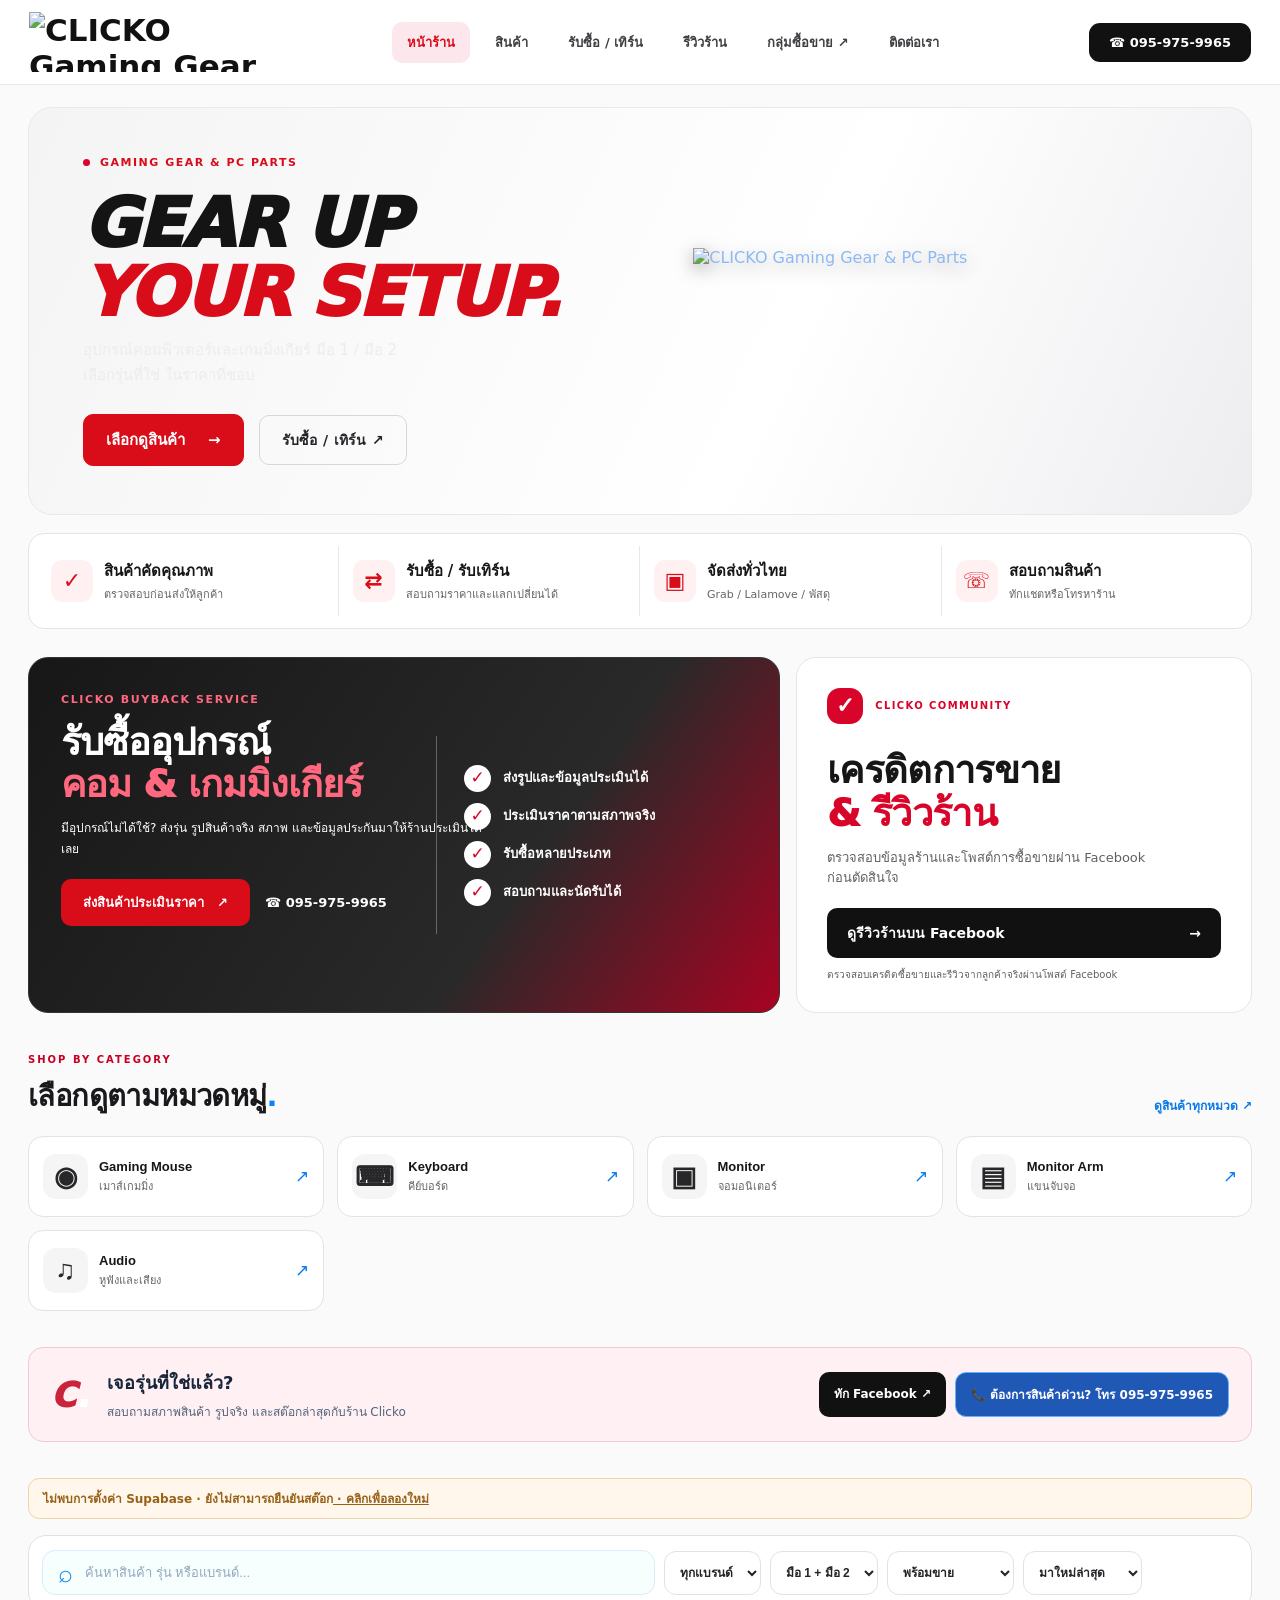
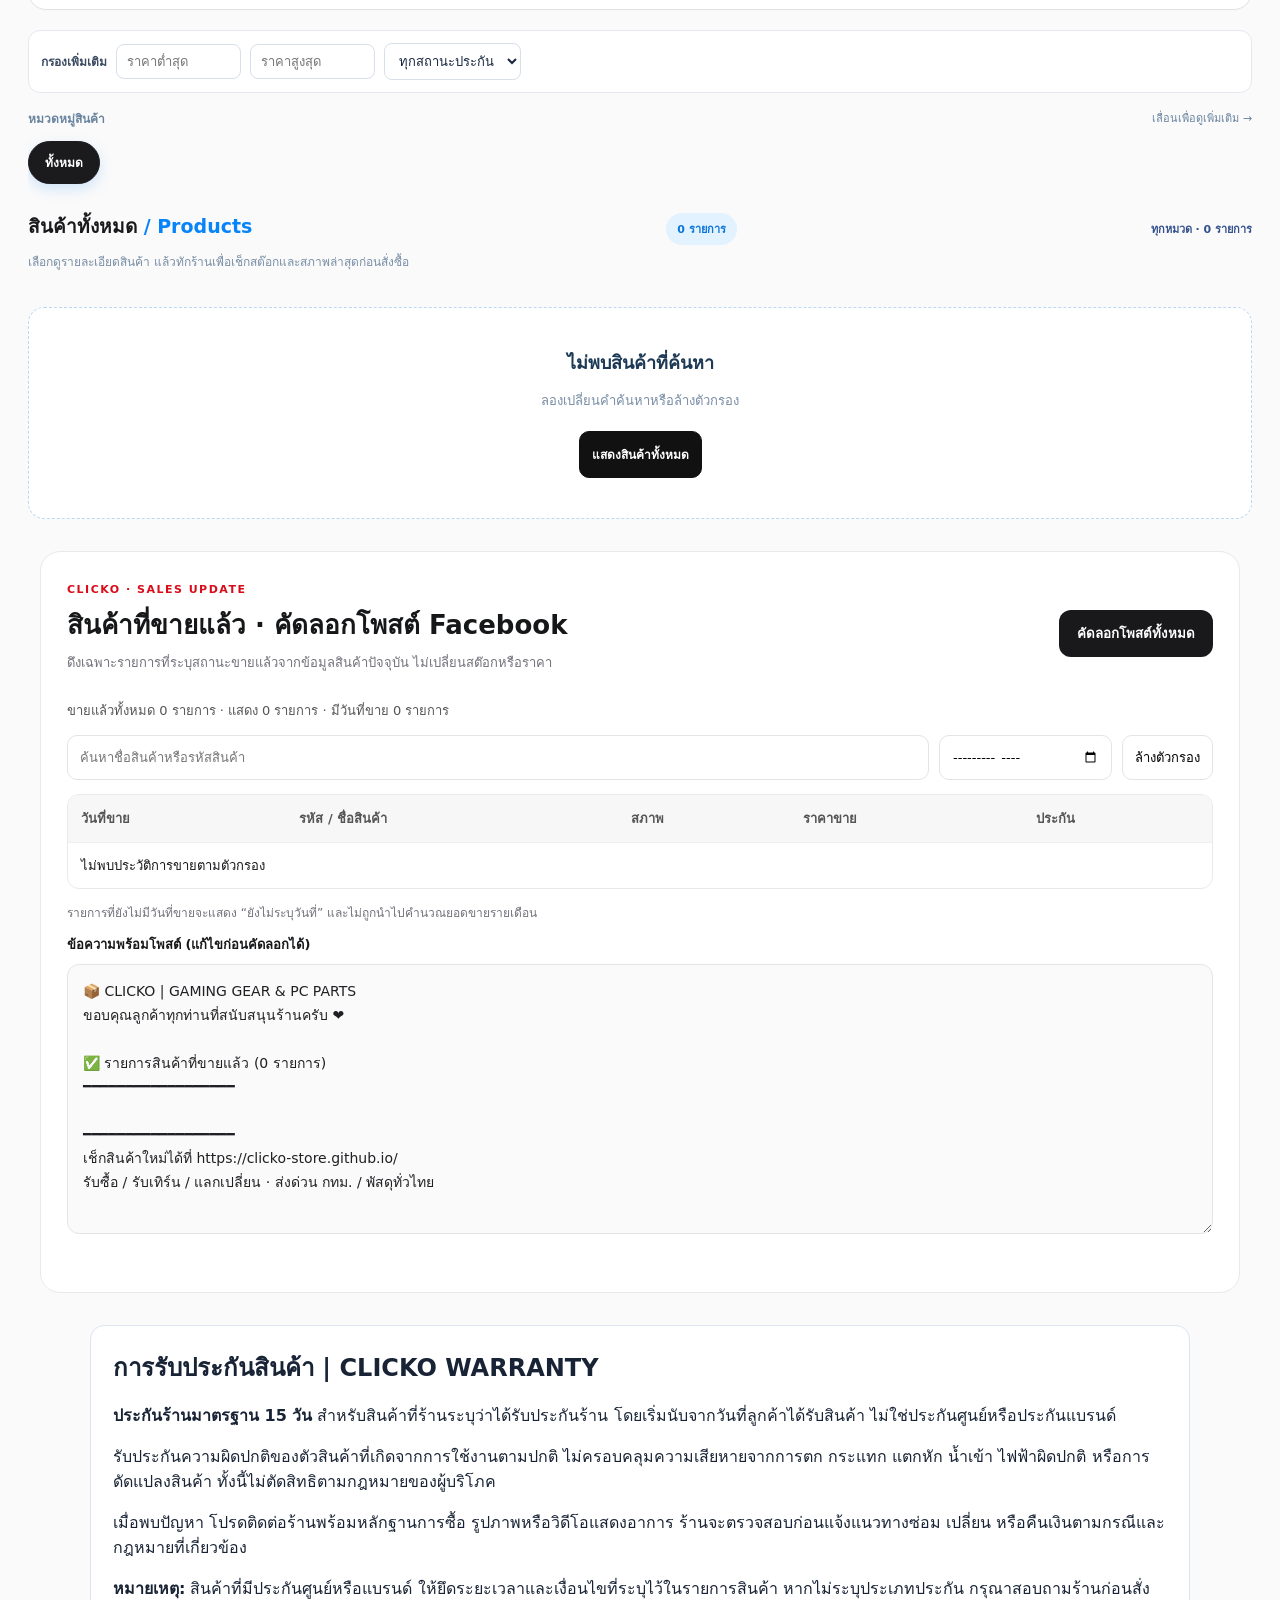
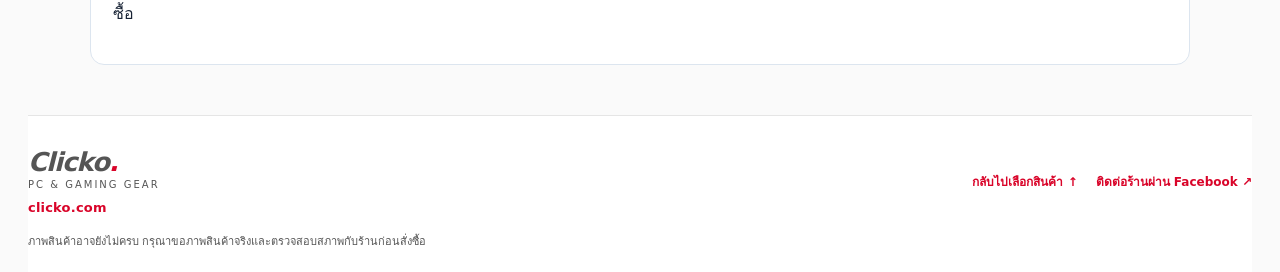
==== commit d2519de6: "Fix nested status rendering for in-transit items" ====
--- a/index.html
+++ b/index.html
@@ -1567,7 +1567,7 @@
  });
  return result;
 }
-function draw(){clickoUpdateBrands();chips.innerHTML=categories.map(c=>`<button class="chip ${category===c?'active':''}" data-cat="${esc(c)}">${esc(clickoCategoryNames[c]||c)}</button>`).join('');const q=document.getElementById('q').value.trim().toLowerCase(),cond=document.getElementById('condition').value,sort=document.getElementById('sort').value,availability=document.getElementById('availability').value;let list=clickoFilterCatalogItems(products,{category,query:q,condition:cond,availability,sort,brand:document.getElementById('brand').value});document.getElementById('count').textContent=`${list.length} รายการ`;document.getElementById('empty').hidden=list.length>0;grid.innerHTML=list.map(p=>`<article class="card ${p.condition==='มือ2'?'clicko-item-used':'clicko-item-new'}"><div class="clicko-condition-banner ${p.condition==='มือ2'?'used':'new'}"><span class="condition-symbol" aria-hidden="true">${p.condition==='มือ2'?'↺':'✦'}</span><strong>${p.condition==='มือ2'?'มือ 2 · สินค้ามือสอง':'มือ 1 · สินค้าใหม่'}</strong></div><a class="pic" data-pid="${esc(p.id)}" href="${esc(p.search)}" target="_blank" title="ค้นหารูปสินค้ารุ่นนี้">${p.image?`<img src="${esc(p.image)}" loading="lazy" alt="${esc(p.name)}">${clickoIsManufacturerPhoto(p)?'<small class="manufacturer-label">ภาพจากผู้ผลิต · ภาพประกอบ</small>':''}`:icon()+'<small>ยังไม่มีภาพตรงรุ่นที่ยืนยันแล้ว</small>'}</a><div class="info"><div class="tags">${clickoStockStatus(p)==='sold'?'<span class="tag sold">ขายแล้ว</span>':(clickoStockStatus(p)==='reserved'?'<span class="tag reserved">จองแล้ว</span>':(clickoStockStatus(p)==='in_transit'?'<span class="tag in-transit">อยู่ระหว่างขนส่ง</span>':''))}</div><div class="sub">${esc(p.sub)}</div><div class="name">${esc(p.name)}</div><div class="specs">${esc(clickoSpecs(p))}</div><div class="warranty">${esc(clickoWarrantyLabel(p))}${p.note?' · '+esc(p.note):''}</div><div class="bottom"><div class="price ${clickoStockStatus(p)==='sold'?'unpriced':''}">${clickoStockStatus(p)==='sold'?'ขายแล้ว':((typeof p.price==='number'&&Number.isFinite(p.price))?'฿'+p.price.toLocaleString('th-TH'):'สอบถามราคา')}</div>${clickoStockStatus(p)==='sold'?'<span class="ask sold-button">ขายแล้ว</span>':(clickoStockStatus(p)==='reserved'?'<span class="ask reserved-button">จองแล้ว</span>':(clickoStockStatus(p)==='in_transit'?'<span class="ask reserved-button">อยู่ระหว่างขนส่ง</span>':(clickoCanOrder(p)?'<button type="button" class="ask clicko-order-btn" data-order-sku="'+esc(p.id)+'">สั่งซื้อ / สอบถาม ↗</button>':'<a class="ask" href="https://www.facebook.com/sippavit.gomarn/" target="_blank" rel="noopener noreferrer">สอบถามสต๊อกกับร้าน ↗</a>'))}</div></div></article>`).join('')}
+function draw(){clickoUpdateBrands();chips.innerHTML=categories.map(c=>`<button class="chip ${category===c?'active':''}" data-cat="${esc(c)}">${esc(clickoCategoryNames[c]||c)}</button>`).join('');const q=document.getElementById('q').value.trim().toLowerCase(),cond=document.getElementById('condition').value,sort=document.getElementById('sort').value,availability=document.getElementById('availability').value;let list=clickoFilterCatalogItems(products,{category,query:q,condition:cond,availability,sort,brand:document.getElementById('brand').value});document.getElementById('count').textContent=`${list.length} รายการ`;document.getElementById('empty').hidden=list.length>0;grid.innerHTML=list.map(p=>`<article class="card ${p.condition==='มือ2'?'clicko-item-used':'clicko-item-new'}"><div class="clicko-condition-banner ${p.condition==='มือ2'?'used':'new'}"><span class="condition-symbol" aria-hidden="true">${p.condition==='มือ2'?'↺':'✦'}</span><strong>${p.condition==='มือ2'?'มือ 2 · สินค้ามือสอง':'มือ 1 · สินค้าใหม่'}</strong></div><a class="pic" data-pid="${esc(p.id)}" href="${esc(p.search)}" target="_blank" title="ค้นหารูปสินค้ารุ่นนี้">${p.image?`<img src="${esc(p.image)}" loading="lazy" alt="${esc(p.name)}">${clickoIsManufacturerPhoto(p)?'<small class="manufacturer-label">ภาพจากผู้ผลิต · ภาพประกอบ</small>':''}`:icon()+'<small>ยังไม่มีภาพตรงรุ่นที่ยืนยันแล้ว</small>'}</a><div class="info"><div class="tags">${clickoStockStatus(p)==='sold'?'<span class="tag sold">ขายแล้ว</span>':(clickoStockStatus(p)==='reserved'?'<span class="tag reserved">จองแล้ว</span>':(clickoStockStatus(p)==='in_transit'?'<span class="tag in-transit">อยู่ระหว่างขนส่ง</span>':''))}</div><div class="sub">${esc(p.sub)}</div><div class="name">${esc(p.name)}</div><div class="specs">${esc(clickoSpecs(p))}</div><div class="warranty">${esc(clickoWarrantyLabel(p))}${p.note?' · '+esc(p.note):''}</div><div class="bottom"><div class="price ${clickoStockStatus(p)==='sold'?'unpriced':''}">${clickoStockStatus(p)==='sold'?'ขายแล้ว':((typeof p.price==='number'&&Number.isFinite(p.price))?'฿'+p.price.toLocaleString('th-TH'):'สอบถามราคา')}</div>${clickoStockStatus(p)==='sold'?'<span class="ask sold-button">ขายแล้ว</span>':(clickoStockStatus(p)==='reserved'?'<span class="ask reserved-button">จองแล้ว</span>':(clickoStockStatus(p)==='in_transit'?'<span class="ask reserved-button">อยู่ระหว่างขนส่ง</span>':(clickoCanOrder(p)?'<button type="button" class="ask clicko-order-btn" data-order-sku="'+esc(p.id)+'">สั่งซื้อ / สอบถาม ↗</button>':'<a class="ask" href="https://www.facebook.com/sippavit.gomarn/" target="_blank" rel="noopener noreferrer">สอบถามสต๊อกกับร้าน ↗</a>')))}</div></div></article>`).join('')}
 
 // Product details use the current inventory record, never a guessed product specification.
 const detailDialog=document.getElementById('product-detail');
@@ -1617,7 +1617,7 @@
  '<div class="clicko-detail-heading">สภาพสินค้า / อุปกรณ์ที่มี</div>'+
  '<p class="clicko-detail-description">'+esc(note||'ยังไม่มีรายละเอียดเพิ่มเติม กรุณาสอบถามสภาพและอุปกรณ์กับร้าน')+'</p>'+
  '<div class="clicko-detail-photo-note">'+(gallery.length&&!clickoIsManufacturerPhoto(p)?'มีรูปสินค้าประกอบ '+gallery.length+' รูป · กรุณาตรวจสอบสภาพจริงก่อนซื้อ':clickoIsManufacturerPhoto(p)?'รูปจากผู้ผลิตใช้เพื่ออ้างอิงรุ่นเท่านั้น ไม่ใช่ภาพสภาพสินค้าจริง':'ยังไม่มีรูปสินค้าจริงที่ยืนยันแล้ว กรุณาขอรูปจากร้าน')+'</div>'+
- (sold?'<span class="detail-cta" aria-disabled="true">ขายแล้ว</span>':(reserved?'<span class="detail-cta" aria-disabled="true">จองแล้ว · งดรับคำสั่งซื้อ</span>':(stockStatus==='in_transit'?'<span class="detail-cta" aria-disabled="true">อยู่ระหว่างขนส่ง · ยังไม่พร้อมขาย</span>':(clickoCanOrder(p)?'<button type="button" class="detail-cta clicko-order-btn" data-order-sku="'+esc(p.id)+'">สอบถาม / สั่งซื้อผ่าน Messenger ↗</button>':'<a class="detail-cta" target="_blank" rel="noopener noreferrer" href="https://www.facebook.com/sippavit.gomarn/">สอบถามสต๊อกล่าสุดกับร้าน ↗</a>')))+
+ (sold?'<span class="detail-cta" aria-disabled="true">ขายแล้ว</span>':(reserved?'<span class="detail-cta" aria-disabled="true">จองแล้ว · งดรับคำสั่งซื้อ</span>':(stockStatus==='in_transit'?'<span class="detail-cta" aria-disabled="true">อยู่ระหว่างขนส่ง · ยังไม่พร้อมขาย</span>':(clickoCanOrder(p)?'<button type="button" class="detail-cta clicko-order-btn" data-order-sku="'+esc(p.id)+'">สอบถาม / สั่งซื้อผ่าน Messenger ↗</button>':'<a class="detail-cta" target="_blank" rel="noopener noreferrer" href="https://www.facebook.com/sippavit.gomarn/">สอบถามสต๊อกล่าสุดกับร้าน ↗</a>'))))+
  '<p class="clicko-detail-disclaimer">ราคา สต๊อก สภาพจริง และอุปกรณ์ที่ได้รับ โปรดยืนยันกับร้านก่อนชำระเงิน</p>';
  detailDialog.showModal();
 }
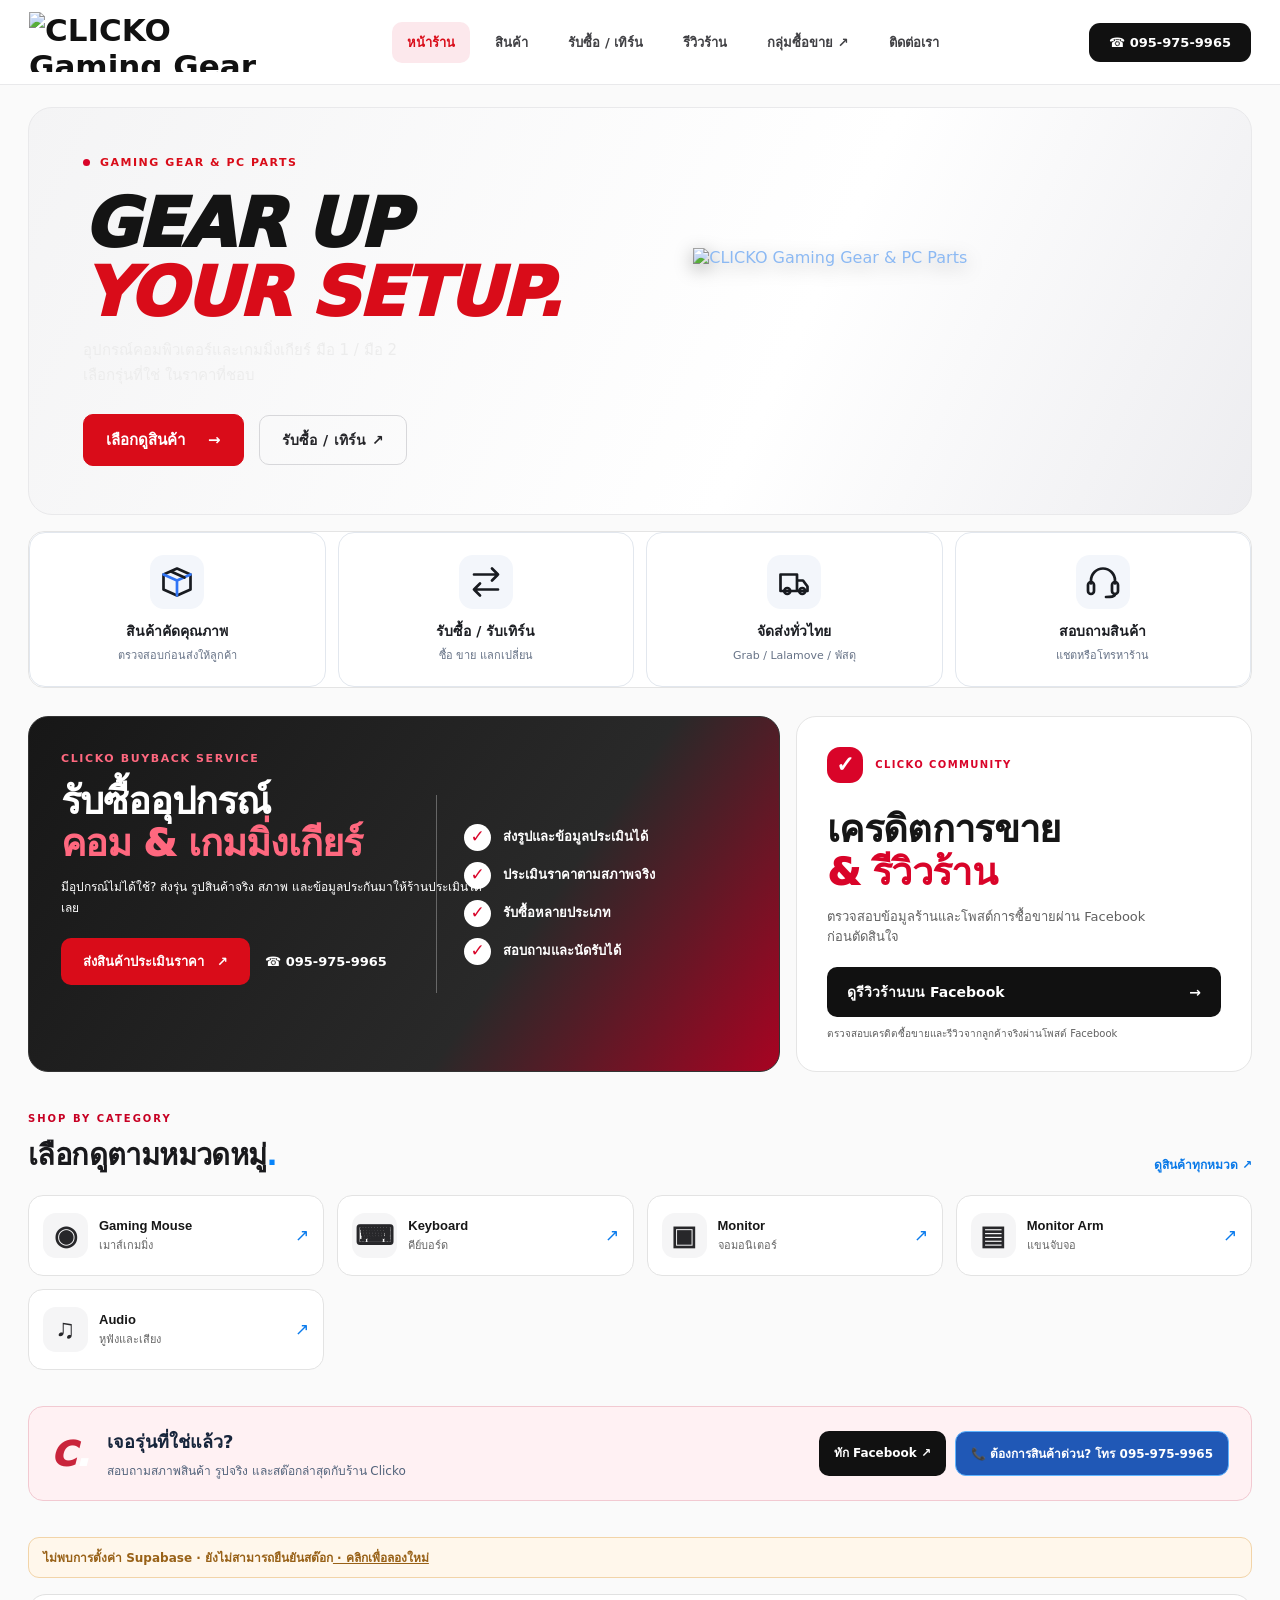
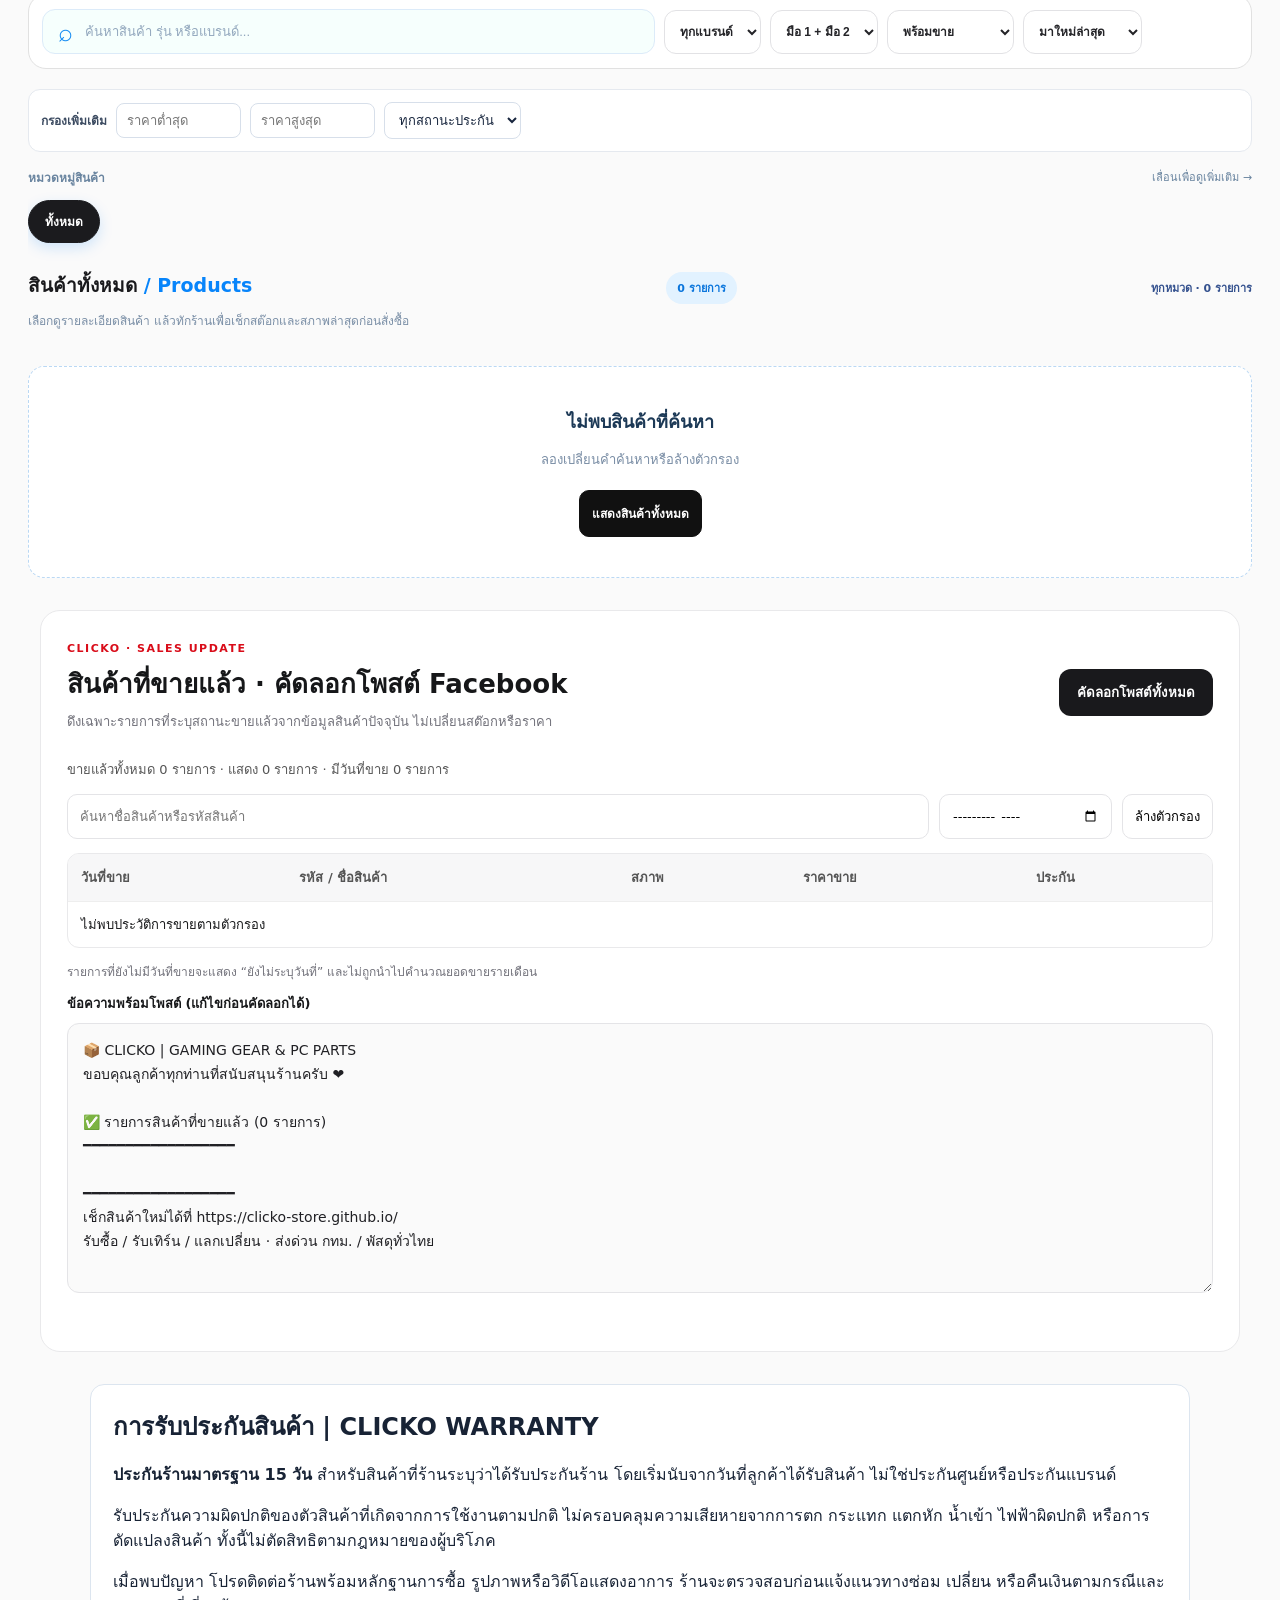
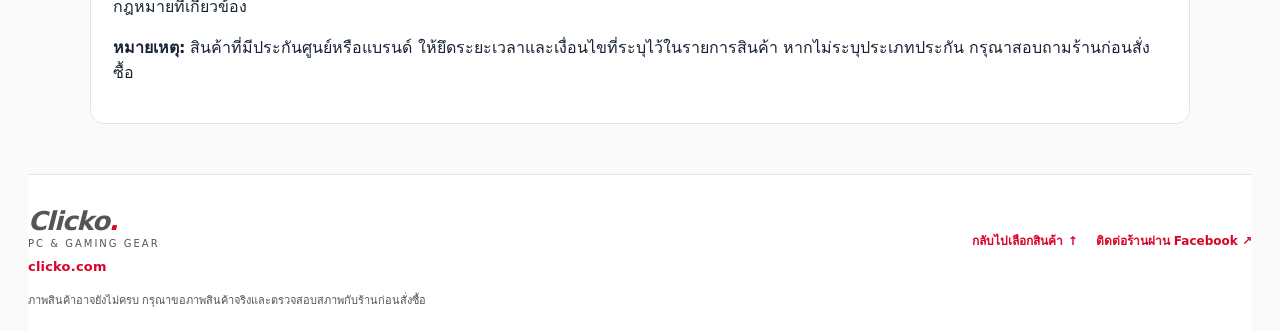
==== commit f612f02f: "Fix CLICKO homepage service cards icons and responsive layout" ====
--- a/index.html
+++ b/index.html
@@ -1497,7 +1497,20 @@
 #catalog .card .tag{font-weight:850!important}
 #catalog .card .buyer-tools button,#catalog .card .clicko-card-actions button{color:#1c293a!important;font-weight:750!important}
 @media(max-width:680px){#catalog .pic{aspect-ratio:1.18/1!important}#catalog .info{padding:8px 9px 9px!important}#catalog .card .name{font-size:11.5px!important}#catalog .card .warranty,#catalog .card .specs{font-size:10px!important}#catalog .card .price{font-size:18px!important}}
-</style><style>.tag.in-transit{background:#e8f2ff!important;color:#225fa8!important}.card:has(.tag.in-transit) .ask{background:#eef2f7!important;color:#66788e!important;pointer-events:none}</style></head><body><header><div class="top"><a class="logo clicko-keys-logo clicko-logo-2026" href="./" aria-label="Clicko Gaming Gear &amp; PC Parts"><img class="clicko-logo-image" src="./assets/clicko-logo-red.svg" width="800" height="212" alt="CLICKO Gaming Gear &amp; PC Parts" decoding="async" fetchpriority="high"></a><nav class="nav clicko-main-nav" aria-label="เมนูหลัก"><a class="active" href="./">หน้าร้าน</a><a href="#catalog">สินค้า</a><a href="#buyback">รับซื้อ / เทิร์น</a><a href="#reviews">รีวิวร้าน</a><a href="https://www.facebook.com/groups/3325289464276829" target="_blank" rel="noopener noreferrer">กลุ่มซื้อขาย ↗</a><a href="#contact">ติดต่อเรา</a></nav><div class="top-actions"><a class="clicko-mobile-group" href="https://www.facebook.com/groups/3325289464276829" target="_blank" rel="noopener noreferrer">กลุ่มซื้อขาย ↗</a><a class="contact-phone" href="tel:0959759965">☎ 095-975-9965</a><a class="contact" href="https://www.facebook.com/sippavit.gomarn/" target="_blank" rel="noopener noreferrer">ติดต่อร้าน ↗</a></div></div><nav class="clicko-mobile-nav" aria-label="เมนูเว็บไซต์สำหรับมือถือ"><a href="#catalog">สินค้า</a><a href="#buyback">รับซื้อ / เทิร์น</a><a href="#reviews">รีวิวร้าน</a><a href="#contact">ติดต่อเรา</a></nav></header><main class="wrap"><section class="hero"><div class="hero-copy"><div class="eyebrow"><span class="eyebrow-dot"></span> GAMING GEAR &amp; PC PARTS</div><h1>GEAR UP<br><em>YOUR SETUP.</em></h1><p class="hero-lead">อุปกรณ์คอมพิวเตอร์และเกมมิ่งเกียร์ มือ 1 / มือ 2<br>เลือกรุ่นที่ใช่ ในราคาที่ชอบ</p><div class="hero-cta-row"><a class="hero-link" href="#catalog">เลือกดูสินค้า <span aria-hidden="true">→</span></a><a class="hero-call" href="#buyback">รับซื้อ / เทิร์น ↗</a></div></div><div class="hero-art clicko-brand-stage clicko-new-brand-stage" aria-label="Clicko Gaming Gear &amp; PC Parts"><img class="clicko-hero-logo-image" src="./assets/clicko-logo-red.svg" alt="CLICKO Gaming Gear &amp; PC Parts" width="800" height="212" loading="eager" decoding="async"></div></section><div class="highlights" aria-label="จุดเด่นของร้าน"><div class="highlight"><span class="highlight-icon">✓</span><div><strong>สินค้าคัดคุณภาพ</strong><small>ตรวจสอบก่อนส่งให้ลูกค้า</small></div></div><a class="highlight" href="#buyback"><span class="highlight-icon">⇄</span><div><strong>รับซื้อ / รับเทิร์น</strong><small>สอบถามราคาและแลกเปลี่ยนได้</small></div></a><div class="highlight"><span class="highlight-icon">▣</span><div><strong>จัดส่งทั่วไทย</strong><small>Grab / Lalamove / พัสดุ</small></div></div><a class="highlight" href="#contact"><span class="highlight-icon">☏</span><div><strong>สอบถามสินค้า</strong><small>ทักแชตหรือโทรหาร้าน</small></div></a></div><section class="trust-actions" aria-label="รับซื้ออุปกรณ์และเครดิตการขาย">
+</style><style>.tag.in-transit{background:#e8f2ff!important;color:#225fa8!important}.card:has(.tag.in-transit) .ask{background:#eef2f7!important;color:#66788e!important;pointer-events:none}</style><style id="clicko-highlights-final-20261114">
+/* Scoped layout fix: keep the four services readable at every viewport width. */
+.highlights{display:grid!important;grid-template-columns:repeat(4,minmax(0,1fr))!important;gap:12px!important;overflow:visible!important;margin:16px 0 28px!important;padding:0!important}
+.highlights .highlight{box-sizing:border-box;display:flex!important;flex-direction:column!important;justify-content:center!important;align-items:center!important;gap:12px!important;min-width:0!important;width:auto!important;min-height:155px!important;padding:20px 12px!important;text-align:center!important;text-decoration:none!important;background:#fff!important;border:1px solid #e2e7ee!important;border-radius:16px!important;box-shadow:none!important;color:#1b1d22!important}
+.highlights .highlight-icon{display:grid!important;place-items:center!important;width:54px!important;height:54px!important;flex:0 0 54px!important;padding:9px!important;background:#f3f6fb!important;color:#181b20!important;border-radius:14px!important;font-size:initial!important}
+.highlights .highlight-icon svg{display:block!important;width:36px!important;height:36px!important;max-width:100%!important;stroke:currentColor!important}
+.highlights .highlight-icon svg path:nth-child(2){stroke:#3175f5}
+.highlights .highlight-copy{display:flex!important;flex-direction:column!important;align-items:center!important;gap:5px!important;min-width:0!important;width:100%!important}
+.highlights .highlight strong{display:block!important;font-size:14px!important;line-height:1.45!important;font-weight:800!important;color:#1b1d22!important;white-space:normal!important;overflow-wrap:normal!important;word-break:normal!important}
+.highlights .highlight small{display:block!important;font-size:11px!important;line-height:1.55!important;color:#677387!important;white-space:normal!important;overflow-wrap:normal!important;word-break:normal!important;margin:0!important}
+.highlights a.highlight:hover{border-color:#a8c5f9!important;background:#f9fbff!important}
+@media(max-width:750px){.highlights{grid-template-columns:repeat(2,minmax(0,1fr))!important;gap:9px!important}.highlights .highlight{min-height:142px!important;padding:16px 9px!important}.highlights .highlight strong{font-size:12px!important}.highlights .highlight small{font-size:10px!important}}
+@media(max-width:360px){.highlights .highlight{padding:13px 6px!important}.highlights .highlight strong{font-size:11px!important}}
+</style></head><body><header><div class="top"><a class="logo clicko-keys-logo clicko-logo-2026" href="./" aria-label="Clicko Gaming Gear &amp; PC Parts"><img class="clicko-logo-image" src="./assets/clicko-logo-red.svg" width="800" height="212" alt="CLICKO Gaming Gear &amp; PC Parts" decoding="async" fetchpriority="high"></a><nav class="nav clicko-main-nav" aria-label="เมนูหลัก"><a class="active" href="./">หน้าร้าน</a><a href="#catalog">สินค้า</a><a href="#buyback">รับซื้อ / เทิร์น</a><a href="#reviews">รีวิวร้าน</a><a href="https://www.facebook.com/groups/3325289464276829" target="_blank" rel="noopener noreferrer">กลุ่มซื้อขาย ↗</a><a href="#contact">ติดต่อเรา</a></nav><div class="top-actions"><a class="clicko-mobile-group" href="https://www.facebook.com/groups/3325289464276829" target="_blank" rel="noopener noreferrer">กลุ่มซื้อขาย ↗</a><a class="contact-phone" href="tel:0959759965">☎ 095-975-9965</a><a class="contact" href="https://www.facebook.com/sippavit.gomarn/" target="_blank" rel="noopener noreferrer">ติดต่อร้าน ↗</a></div></div><nav class="clicko-mobile-nav" aria-label="เมนูเว็บไซต์สำหรับมือถือ"><a href="#catalog">สินค้า</a><a href="#buyback">รับซื้อ / เทิร์น</a><a href="#reviews">รีวิวร้าน</a><a href="#contact">ติดต่อเรา</a></nav></header><main class="wrap"><section class="hero"><div class="hero-copy"><div class="eyebrow"><span class="eyebrow-dot"></span> GAMING GEAR &amp; PC PARTS</div><h1>GEAR UP<br><em>YOUR SETUP.</em></h1><p class="hero-lead">อุปกรณ์คอมพิวเตอร์และเกมมิ่งเกียร์ มือ 1 / มือ 2<br>เลือกรุ่นที่ใช่ ในราคาที่ชอบ</p><div class="hero-cta-row"><a class="hero-link" href="#catalog">เลือกดูสินค้า <span aria-hidden="true">→</span></a><a class="hero-call" href="#buyback">รับซื้อ / เทิร์น ↗</a></div></div><div class="hero-art clicko-brand-stage clicko-new-brand-stage" aria-label="Clicko Gaming Gear &amp; PC Parts"><img class="clicko-hero-logo-image" src="./assets/clicko-logo-red.svg" alt="CLICKO Gaming Gear &amp; PC Parts" width="800" height="212" loading="eager" decoding="async"></div></section><div class="highlights" aria-label="จุดเด่นของร้าน"><div class="highlight"><span class="highlight-icon"><svg viewBox="0 0 24 24" width="36" height="36" fill="none" stroke="currentColor" stroke-width="1.8" stroke-linecap="round" stroke-linejoin="round" aria-hidden="true"><path d="m3 7 9-4 9 4v10l-9 4-9-4z"/><path d="m3 7 9 4 9-4M12 11v10"/><path d="m8 5 9 4"/></svg></span><div class="highlight-copy"><strong>สินค้าคัดคุณภาพ</strong><small>ตรวจสอบก่อนส่งให้ลูกค้า</small></div></div><a class="highlight" href="#buyback"><span class="highlight-icon"><svg viewBox="0 0 24 24" width="36" height="36" fill="none" stroke="currentColor" stroke-width="1.8" stroke-linecap="round" stroke-linejoin="round" aria-hidden="true"><path d="M4 7h16m-4-4 4 4-4 4M20 17H4m4-4-4 4 4 4"/></svg></span><div class="highlight-copy"><strong>รับซื้อ / รับเทิร์น</strong><small>ซื้อ ขาย แลกเปลี่ยน</small></div></a><div class="highlight"><span class="highlight-icon"><svg viewBox="0 0 24 24" width="36" height="36" fill="none" stroke="currentColor" stroke-width="1.8" stroke-linecap="round" stroke-linejoin="round" aria-hidden="true"><path d="M3 7h11v11H3zM14 11h4l3 4v3h-7z"/><circle cx="7.5" cy="18" r="2"/><circle cx="17.5" cy="18" r="2"/></svg></span><div class="highlight-copy"><strong>จัดส่งทั่วไทย</strong><small>Grab / Lalamove / พัสดุ</small></div></div><a class="highlight" href="#contact"><span class="highlight-icon"><svg viewBox="0 0 24 24" width="36" height="36" fill="none" stroke="currentColor" stroke-width="1.8" stroke-linecap="round" stroke-linejoin="round" aria-hidden="true"><path d="M4 13v-2a8 8 0 0 1 16 0v2"/><rect x="2" y="12" width="4" height="8" rx="2"/><rect x="18" y="12" width="4" height="8" rx="2"/><path d="M20 20c0 2-3 2-6 2"/></svg></span><div class="highlight-copy"><strong>สอบถามสินค้า</strong><small>แชตหรือโทรหาร้าน</small></div></a></div><section class="trust-actions" aria-label="รับซื้ออุปกรณ์และเครดิตการขาย">
  <article class="tradein-promo" id="buyback">
   <div class="promo-copy">
    <span class="promo-kicker">CLICKO BUYBACK SERVICE</span>
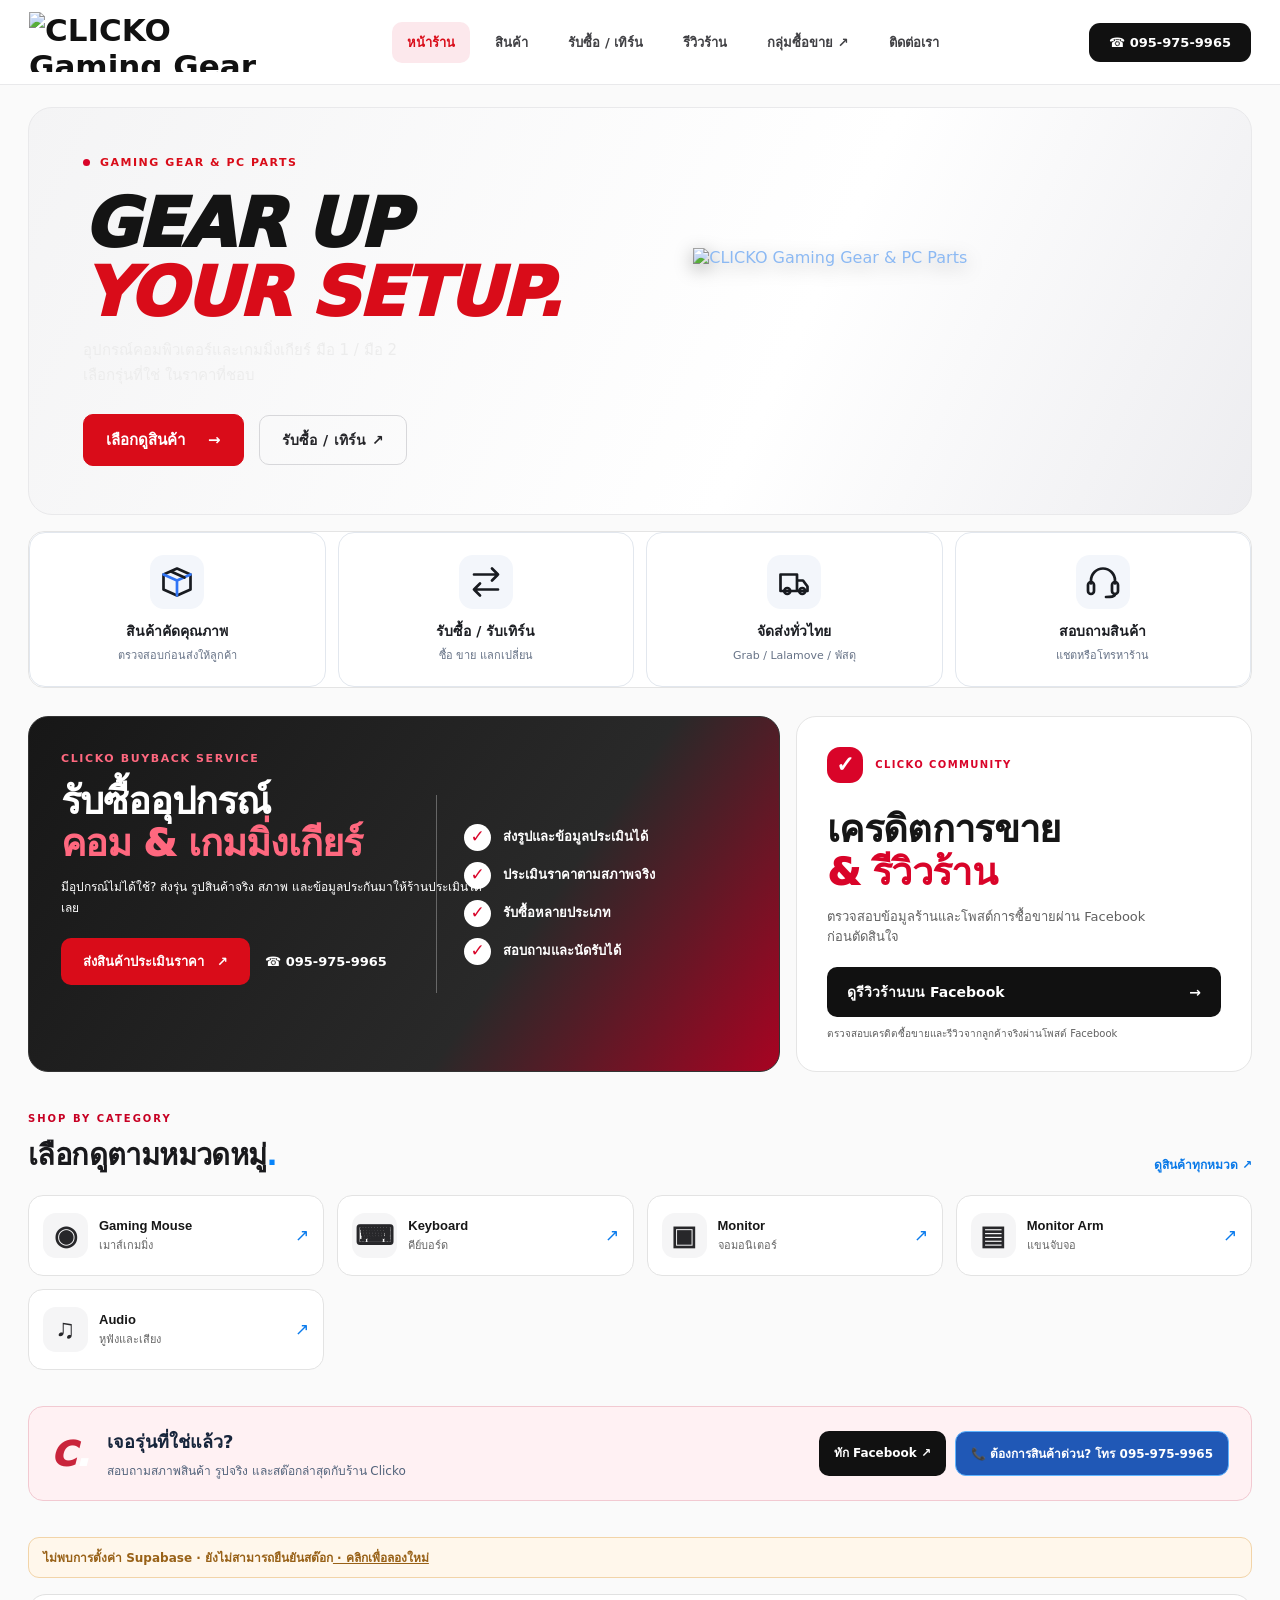
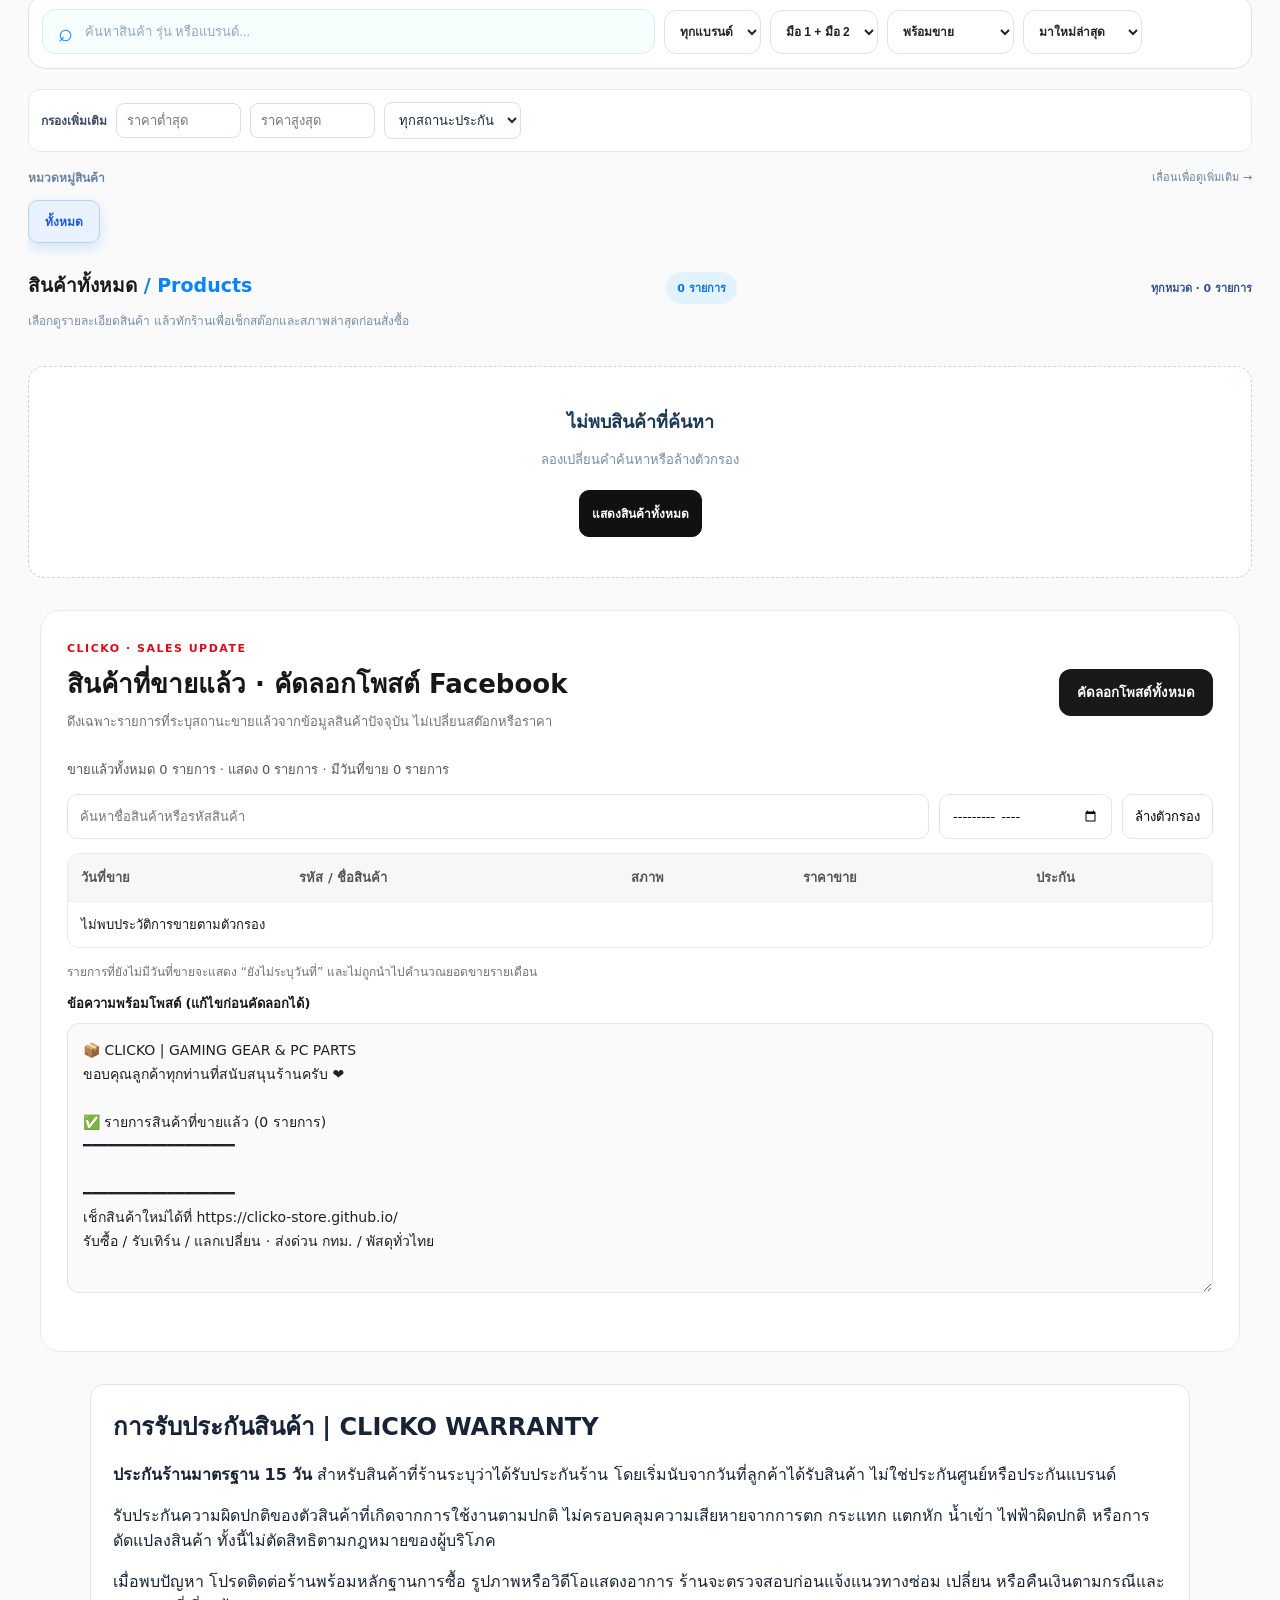
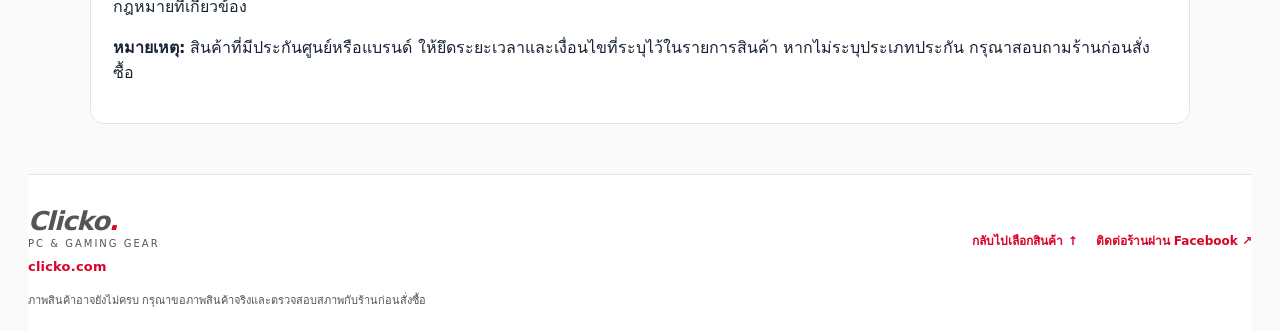
==== commit c948bf0b: "style: load isolated catalog theme without changing product logic" ====
--- a/index.html
+++ b/index.html
@@ -1510,7 +1510,7 @@
 .highlights a.highlight:hover{border-color:#a8c5f9!important;background:#f9fbff!important}
 @media(max-width:750px){.highlights{grid-template-columns:repeat(2,minmax(0,1fr))!important;gap:9px!important}.highlights .highlight{min-height:142px!important;padding:16px 9px!important}.highlights .highlight strong{font-size:12px!important}.highlights .highlight small{font-size:10px!important}}
 @media(max-width:360px){.highlights .highlight{padding:13px 6px!important}.highlights .highlight strong{font-size:11px!important}}
-</style></head><body><header><div class="top"><a class="logo clicko-keys-logo clicko-logo-2026" href="./" aria-label="Clicko Gaming Gear &amp; PC Parts"><img class="clicko-logo-image" src="./assets/clicko-logo-red.svg" width="800" height="212" alt="CLICKO Gaming Gear &amp; PC Parts" decoding="async" fetchpriority="high"></a><nav class="nav clicko-main-nav" aria-label="เมนูหลัก"><a class="active" href="./">หน้าร้าน</a><a href="#catalog">สินค้า</a><a href="#buyback">รับซื้อ / เทิร์น</a><a href="#reviews">รีวิวร้าน</a><a href="https://www.facebook.com/groups/3325289464276829" target="_blank" rel="noopener noreferrer">กลุ่มซื้อขาย ↗</a><a href="#contact">ติดต่อเรา</a></nav><div class="top-actions"><a class="clicko-mobile-group" href="https://www.facebook.com/groups/3325289464276829" target="_blank" rel="noopener noreferrer">กลุ่มซื้อขาย ↗</a><a class="contact-phone" href="tel:0959759965">☎ 095-975-9965</a><a class="contact" href="https://www.facebook.com/sippavit.gomarn/" target="_blank" rel="noopener noreferrer">ติดต่อร้าน ↗</a></div></div><nav class="clicko-mobile-nav" aria-label="เมนูเว็บไซต์สำหรับมือถือ"><a href="#catalog">สินค้า</a><a href="#buyback">รับซื้อ / เทิร์น</a><a href="#reviews">รีวิวร้าน</a><a href="#contact">ติดต่อเรา</a></nav></header><main class="wrap"><section class="hero"><div class="hero-copy"><div class="eyebrow"><span class="eyebrow-dot"></span> GAMING GEAR &amp; PC PARTS</div><h1>GEAR UP<br><em>YOUR SETUP.</em></h1><p class="hero-lead">อุปกรณ์คอมพิวเตอร์และเกมมิ่งเกียร์ มือ 1 / มือ 2<br>เลือกรุ่นที่ใช่ ในราคาที่ชอบ</p><div class="hero-cta-row"><a class="hero-link" href="#catalog">เลือกดูสินค้า <span aria-hidden="true">→</span></a><a class="hero-call" href="#buyback">รับซื้อ / เทิร์น ↗</a></div></div><div class="hero-art clicko-brand-stage clicko-new-brand-stage" aria-label="Clicko Gaming Gear &amp; PC Parts"><img class="clicko-hero-logo-image" src="./assets/clicko-logo-red.svg" alt="CLICKO Gaming Gear &amp; PC Parts" width="800" height="212" loading="eager" decoding="async"></div></section><div class="highlights" aria-label="จุดเด่นของร้าน"><div class="highlight"><span class="highlight-icon"><svg viewBox="0 0 24 24" width="36" height="36" fill="none" stroke="currentColor" stroke-width="1.8" stroke-linecap="round" stroke-linejoin="round" aria-hidden="true"><path d="m3 7 9-4 9 4v10l-9 4-9-4z"/><path d="m3 7 9 4 9-4M12 11v10"/><path d="m8 5 9 4"/></svg></span><div class="highlight-copy"><strong>สินค้าคัดคุณภาพ</strong><small>ตรวจสอบก่อนส่งให้ลูกค้า</small></div></div><a class="highlight" href="#buyback"><span class="highlight-icon"><svg viewBox="0 0 24 24" width="36" height="36" fill="none" stroke="currentColor" stroke-width="1.8" stroke-linecap="round" stroke-linejoin="round" aria-hidden="true"><path d="M4 7h16m-4-4 4 4-4 4M20 17H4m4-4-4 4 4 4"/></svg></span><div class="highlight-copy"><strong>รับซื้อ / รับเทิร์น</strong><small>ซื้อ ขาย แลกเปลี่ยน</small></div></a><div class="highlight"><span class="highlight-icon"><svg viewBox="0 0 24 24" width="36" height="36" fill="none" stroke="currentColor" stroke-width="1.8" stroke-linecap="round" stroke-linejoin="round" aria-hidden="true"><path d="M3 7h11v11H3zM14 11h4l3 4v3h-7z"/><circle cx="7.5" cy="18" r="2"/><circle cx="17.5" cy="18" r="2"/></svg></span><div class="highlight-copy"><strong>จัดส่งทั่วไทย</strong><small>Grab / Lalamove / พัสดุ</small></div></div><a class="highlight" href="#contact"><span class="highlight-icon"><svg viewBox="0 0 24 24" width="36" height="36" fill="none" stroke="currentColor" stroke-width="1.8" stroke-linecap="round" stroke-linejoin="round" aria-hidden="true"><path d="M4 13v-2a8 8 0 0 1 16 0v2"/><rect x="2" y="12" width="4" height="8" rx="2"/><rect x="18" y="12" width="4" height="8" rx="2"/><path d="M20 20c0 2-3 2-6 2"/></svg></span><div class="highlight-copy"><strong>สอบถามสินค้า</strong><small>แชตหรือโทรหาร้าน</small></div></a></div><section class="trust-actions" aria-label="รับซื้ออุปกรณ์และเครดิตการขาย">
+</style><link rel="stylesheet" href="./clicko-minimal-premium.css?v=20261119"></head><body><header><div class="top"><a class="logo clicko-keys-logo clicko-logo-2026" href="./" aria-label="Clicko Gaming Gear &amp; PC Parts"><img class="clicko-logo-image" src="./assets/clicko-logo-red.svg" width="800" height="212" alt="CLICKO Gaming Gear &amp; PC Parts" decoding="async" fetchpriority="high"></a><nav class="nav clicko-main-nav" aria-label="เมนูหลัก"><a class="active" href="./">หน้าร้าน</a><a href="#catalog">สินค้า</a><a href="#buyback">รับซื้อ / เทิร์น</a><a href="#reviews">รีวิวร้าน</a><a href="https://www.facebook.com/groups/3325289464276829" target="_blank" rel="noopener noreferrer">กลุ่มซื้อขาย ↗</a><a href="#contact">ติดต่อเรา</a></nav><div class="top-actions"><a class="clicko-mobile-group" href="https://www.facebook.com/groups/3325289464276829" target="_blank" rel="noopener noreferrer">กลุ่มซื้อขาย ↗</a><a class="contact-phone" href="tel:0959759965">☎ 095-975-9965</a><a class="contact" href="https://www.facebook.com/sippavit.gomarn/" target="_blank" rel="noopener noreferrer">ติดต่อร้าน ↗</a></div></div><nav class="clicko-mobile-nav" aria-label="เมนูเว็บไซต์สำหรับมือถือ"><a href="#catalog">สินค้า</a><a href="#buyback">รับซื้อ / เทิร์น</a><a href="#reviews">รีวิวร้าน</a><a href="#contact">ติดต่อเรา</a></nav></header><main class="wrap"><section class="hero"><div class="hero-copy"><div class="eyebrow"><span class="eyebrow-dot"></span> GAMING GEAR &amp; PC PARTS</div><h1>GEAR UP<br><em>YOUR SETUP.</em></h1><p class="hero-lead">อุปกรณ์คอมพิวเตอร์และเกมมิ่งเกียร์ มือ 1 / มือ 2<br>เลือกรุ่นที่ใช่ ในราคาที่ชอบ</p><div class="hero-cta-row"><a class="hero-link" href="#catalog">เลือกดูสินค้า <span aria-hidden="true">→</span></a><a class="hero-call" href="#buyback">รับซื้อ / เทิร์น ↗</a></div></div><div class="hero-art clicko-brand-stage clicko-new-brand-stage" aria-label="Clicko Gaming Gear &amp; PC Parts"><img class="clicko-hero-logo-image" src="./assets/clicko-logo-red.svg" alt="CLICKO Gaming Gear &amp; PC Parts" width="800" height="212" loading="eager" decoding="async"></div></section><div class="highlights" aria-label="จุดเด่นของร้าน"><div class="highlight"><span class="highlight-icon"><svg viewBox="0 0 24 24" width="36" height="36" fill="none" stroke="currentColor" stroke-width="1.8" stroke-linecap="round" stroke-linejoin="round" aria-hidden="true"><path d="m3 7 9-4 9 4v10l-9 4-9-4z"/><path d="m3 7 9 4 9-4M12 11v10"/><path d="m8 5 9 4"/></svg></span><div class="highlight-copy"><strong>สินค้าคัดคุณภาพ</strong><small>ตรวจสอบก่อนส่งให้ลูกค้า</small></div></div><a class="highlight" href="#buyback"><span class="highlight-icon"><svg viewBox="0 0 24 24" width="36" height="36" fill="none" stroke="currentColor" stroke-width="1.8" stroke-linecap="round" stroke-linejoin="round" aria-hidden="true"><path d="M4 7h16m-4-4 4 4-4 4M20 17H4m4-4-4 4 4 4"/></svg></span><div class="highlight-copy"><strong>รับซื้อ / รับเทิร์น</strong><small>ซื้อ ขาย แลกเปลี่ยน</small></div></a><div class="highlight"><span class="highlight-icon"><svg viewBox="0 0 24 24" width="36" height="36" fill="none" stroke="currentColor" stroke-width="1.8" stroke-linecap="round" stroke-linejoin="round" aria-hidden="true"><path d="M3 7h11v11H3zM14 11h4l3 4v3h-7z"/><circle cx="7.5" cy="18" r="2"/><circle cx="17.5" cy="18" r="2"/></svg></span><div class="highlight-copy"><strong>จัดส่งทั่วไทย</strong><small>Grab / Lalamove / พัสดุ</small></div></div><a class="highlight" href="#contact"><span class="highlight-icon"><svg viewBox="0 0 24 24" width="36" height="36" fill="none" stroke="currentColor" stroke-width="1.8" stroke-linecap="round" stroke-linejoin="round" aria-hidden="true"><path d="M4 13v-2a8 8 0 0 1 16 0v2"/><rect x="2" y="12" width="4" height="8" rx="2"/><rect x="18" y="12" width="4" height="8" rx="2"/><path d="M20 20c0 2-3 2-6 2"/></svg></span><div class="highlight-copy"><strong>สอบถามสินค้า</strong><small>แชตหรือโทรหาร้าน</small></div></a></div><section class="trust-actions" aria-label="รับซื้ออุปกรณ์และเครดิตการขาย">
  <article class="tradein-promo" id="buyback">
   <div class="promo-copy">
    <span class="promo-kicker">CLICKO BUYBACK SERVICE</span>
--- a/clicko-minimal-premium.css
+++ b/clicko-minimal-premium.css
@@ -0,0 +1,29 @@
+/* CLICKO Minimal Premium catalog — presentation only, no stock or product logic changes */
+#catalog{--premium-ink:#151a23;--premium-blue:#2563eb;--premium-line:#e5e9f0;--premium-muted:#697586}
+#catalog .catalog-heading,#catalog .section{gap:12px}
+#catalog .grid{grid-template-columns:repeat(4,minmax(0,1fr))!important;gap:16px!important;align-items:stretch}
+#catalog .card{border:1px solid var(--premium-line)!important;border-radius:17px!important;background:#fff!important;box-shadow:0 2px 12px rgba(20,30,50,.035)!important;transition:border-color .2s,box-shadow .2s,transform .2s!important}
+#catalog .card:hover{border-color:#b7c8e8!important;box-shadow:0 12px 30px rgba(20,30,50,.09)!important;transform:translateY(-2px)!important}
+#catalog .pic{aspect-ratio:1.32/1!important;min-height:0!important;height:auto!important;background:#f8fafc!important;border-bottom:1px solid #edf0f5!important}
+#catalog .pic img{object-fit:contain!important;padding:10px!important;background:transparent!important}
+#catalog .info{padding:14px 15px 12px!important;gap:0!important}
+#catalog .card .sub{font-size:10px!important;letter-spacing:.03em!important;color:var(--premium-muted)!important;margin:5px 0 4px!important}
+#catalog .card .name{font-size:13px!important;line-height:1.48!important;font-weight:750!important;color:var(--premium-ink)!important;min-height:2.96em!important;max-height:4.44em!important;display:-webkit-box!important;-webkit-box-orient:vertical!important;-webkit-line-clamp:3!important;overflow:hidden!important}
+#catalog .card .warranty,#catalog .card .specs{font-size:10.5px!important;line-height:1.55!important;color:#647084!important;font-weight:500!important;margin-top:7px!important}
+#catalog .card .bottom{padding-top:12px!important}
+#catalog .card .price{font-size:22px!important;letter-spacing:-.5px!important;line-height:1.25!important;color:var(--premium-blue)!important;font-weight:850!important}
+#catalog .card .tag{font-size:10px!important;padding:5px 8px!important;border-radius:7px!important;letter-spacing:0!important}
+#catalog .card .tag.used{background:#1e293b!important;color:#fff!important}
+#catalog .card .tag:not(.used):not(.sold){background:#2563eb!important;color:#fff!important}
+#catalog .card .ask:not(.sold-button):not(.reserved-button){background:#171b22!important;border-color:#171b22!important;color:#fff!important;border-radius:9px!important;font-size:11px!important;padding:10px 8px!important;margin-top:10px!important}
+#catalog .card .ask:hover{filter:brightness(1.15)}
+#catalog .clicko-card-tools{gap:7px!important}
+#catalog .clicko-card-tools button{border-radius:9px!important;font-weight:650!important}
+#catalog .chip{border-radius:10px!important;border-color:#e3e8ef!important}
+#catalog .chip.active{background:#eaf2ff!important;border-color:#b8d0ff!important;color:#175bd5!important}
+#catalog .search:focus-visible,#catalog .filter:focus-visible,#catalog button:focus-visible,#catalog a:focus-visible{outline:2px solid #2563eb!important;outline-offset:2px}
+@media(min-width:1450px){#catalog .grid{grid-template-columns:repeat(4,minmax(0,1fr))!important}}
+@media(max-width:1000px){#catalog .grid{grid-template-columns:repeat(3,minmax(0,1fr))!important}}
+@media(max-width:700px){#catalog .grid{grid-template-columns:repeat(2,minmax(0,1fr))!important;gap:10px!important}#catalog .card{border-radius:13px!important}#catalog .pic{aspect-ratio:1.12/1!important}#catalog .pic img{padding:7px!important}#catalog .info{padding:10px!important}#catalog .card .name{font-size:12px!important}#catalog .card .price{font-size:19px!important}#catalog .card .ask{font-size:10px!important}}
+@media(max-width:360px){#catalog .grid{gap:7px!important}#catalog .info{padding:8px!important}}
+@media(prefers-reduced-motion:reduce){#catalog .card{transition:none!important}#catalog .card:hover{transform:none!important}}
